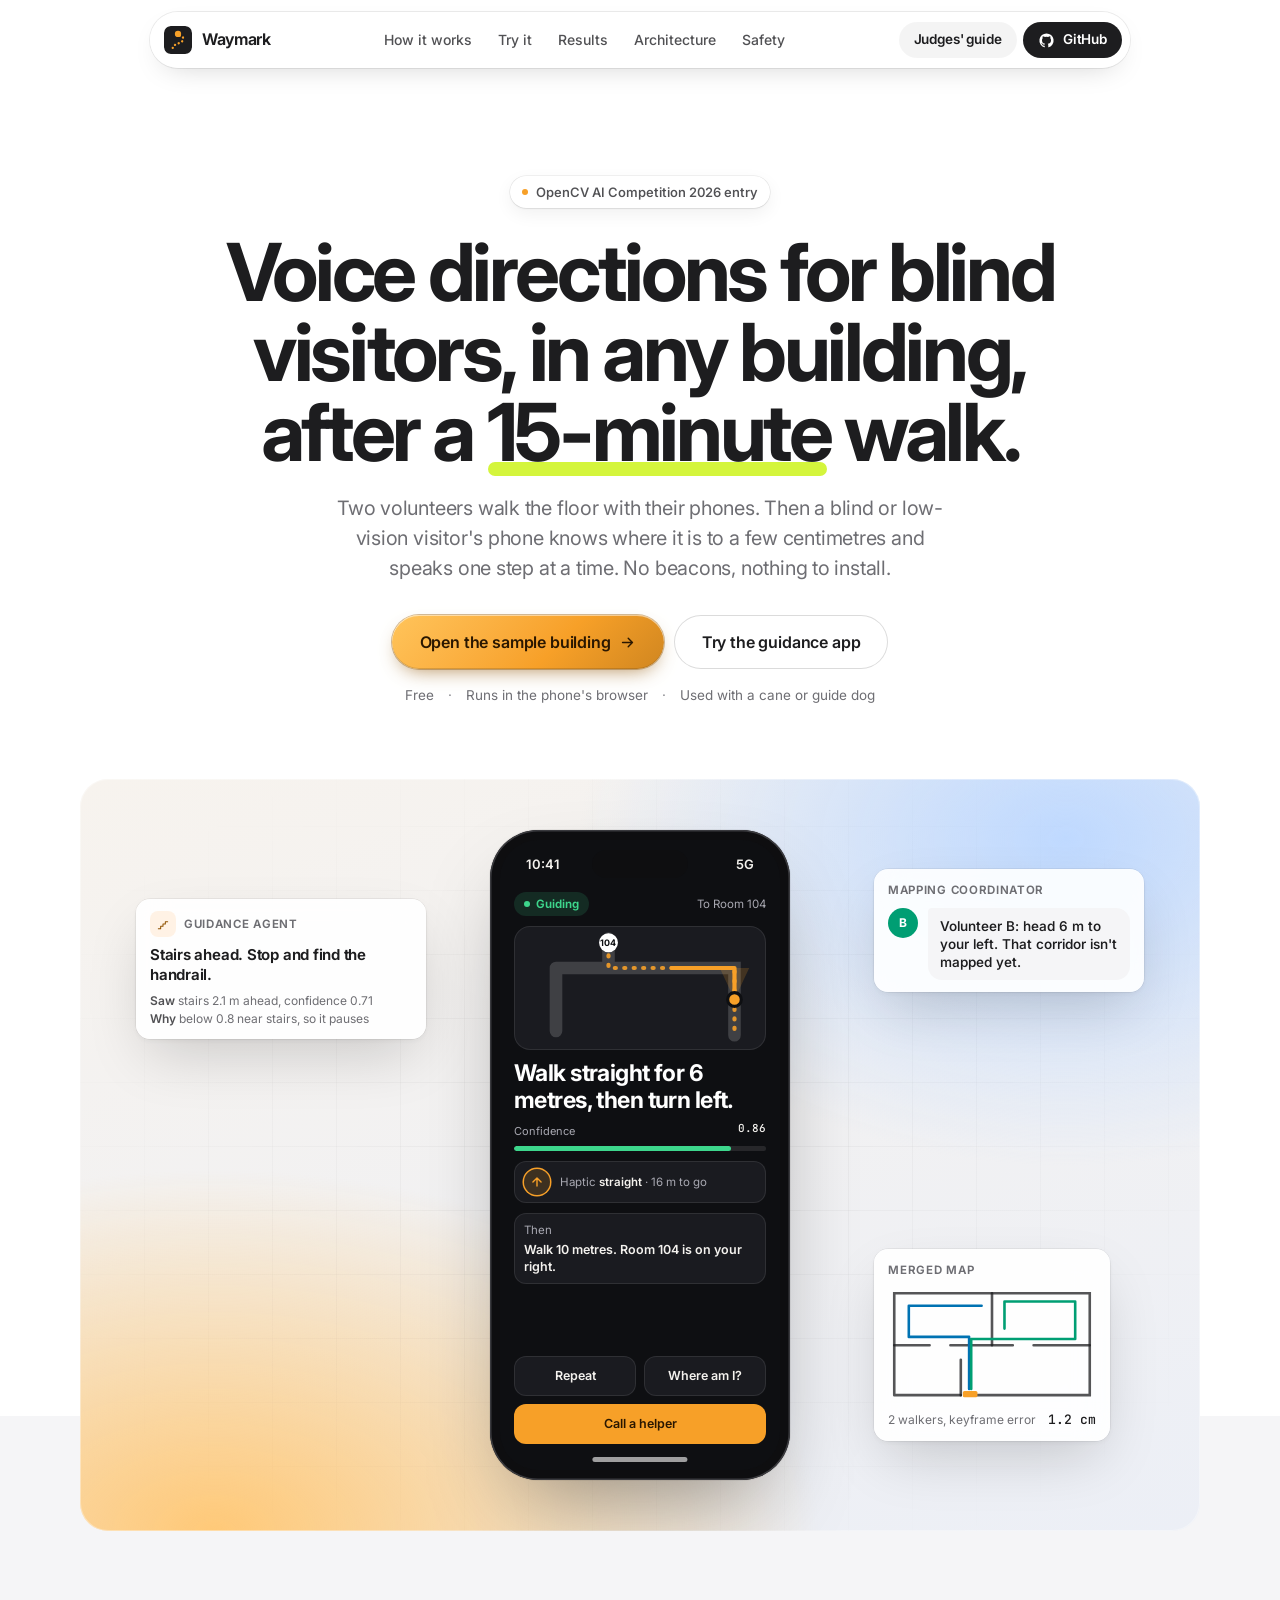
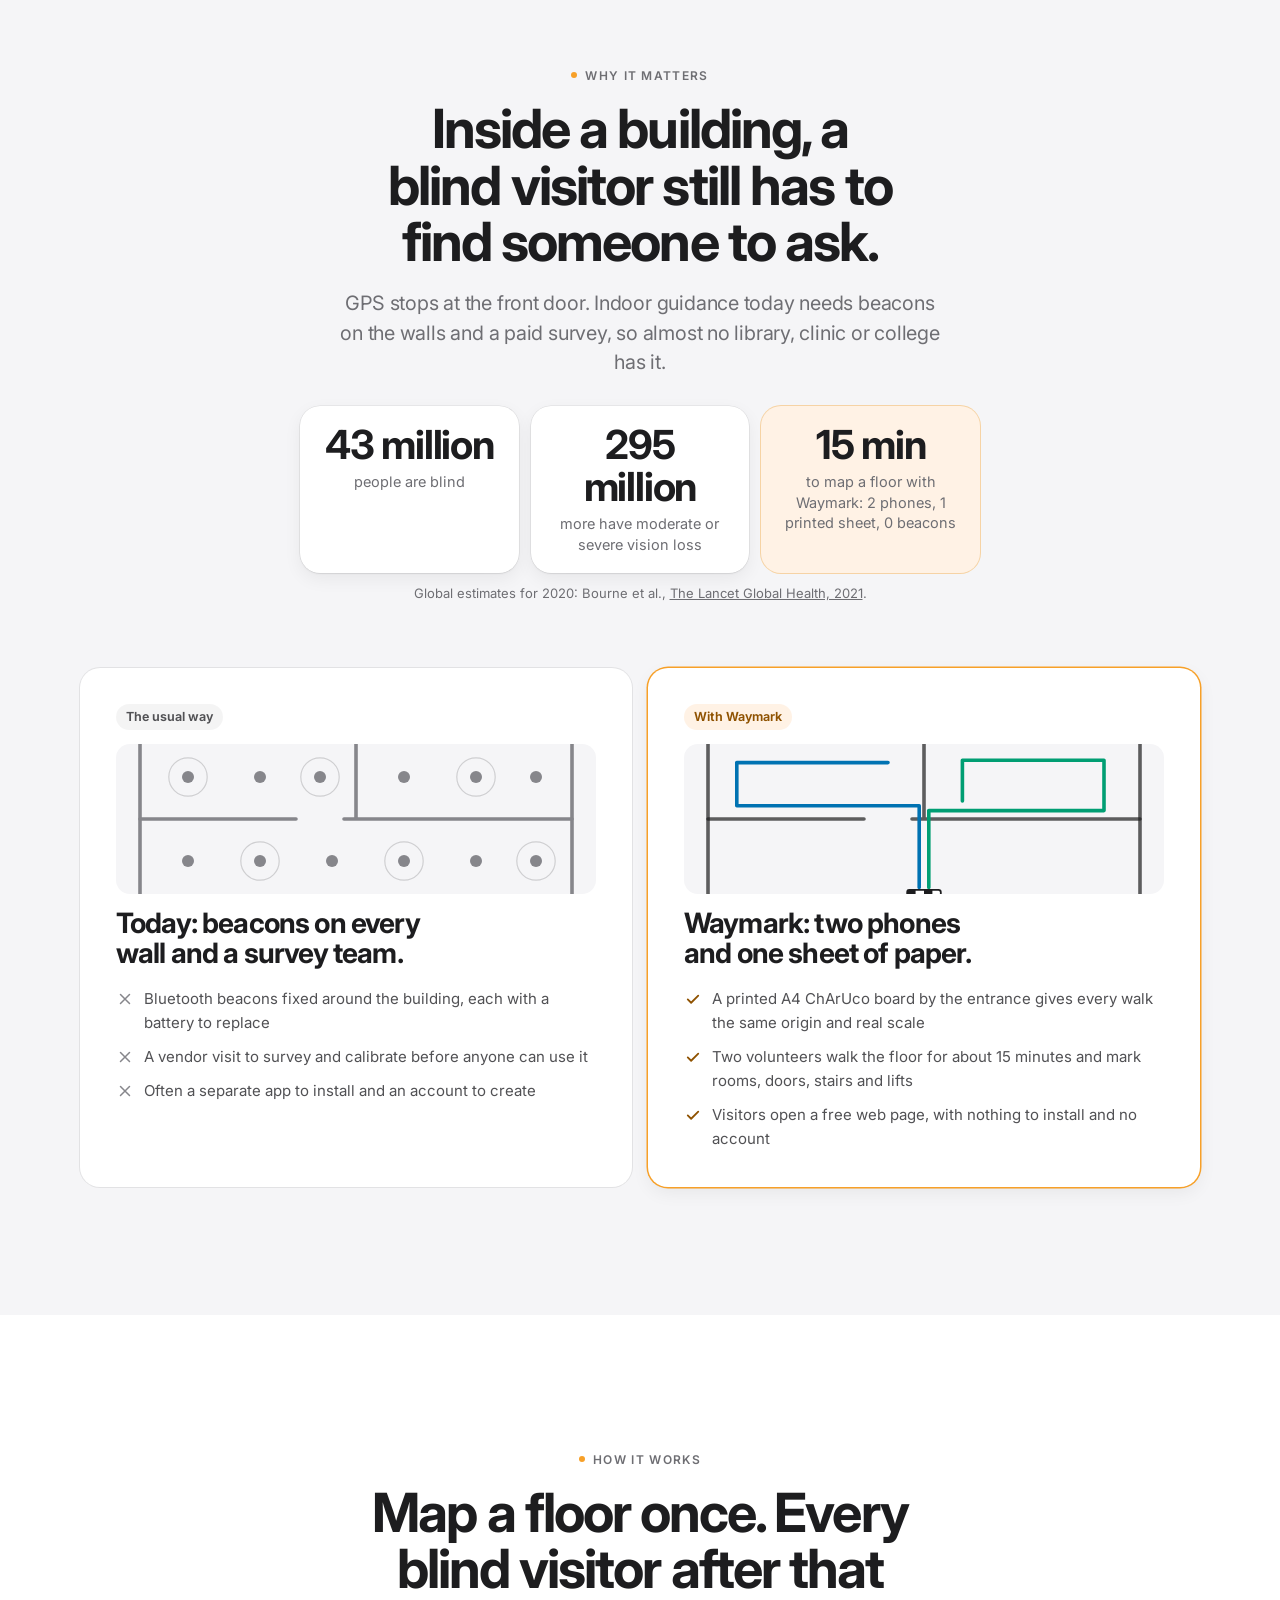
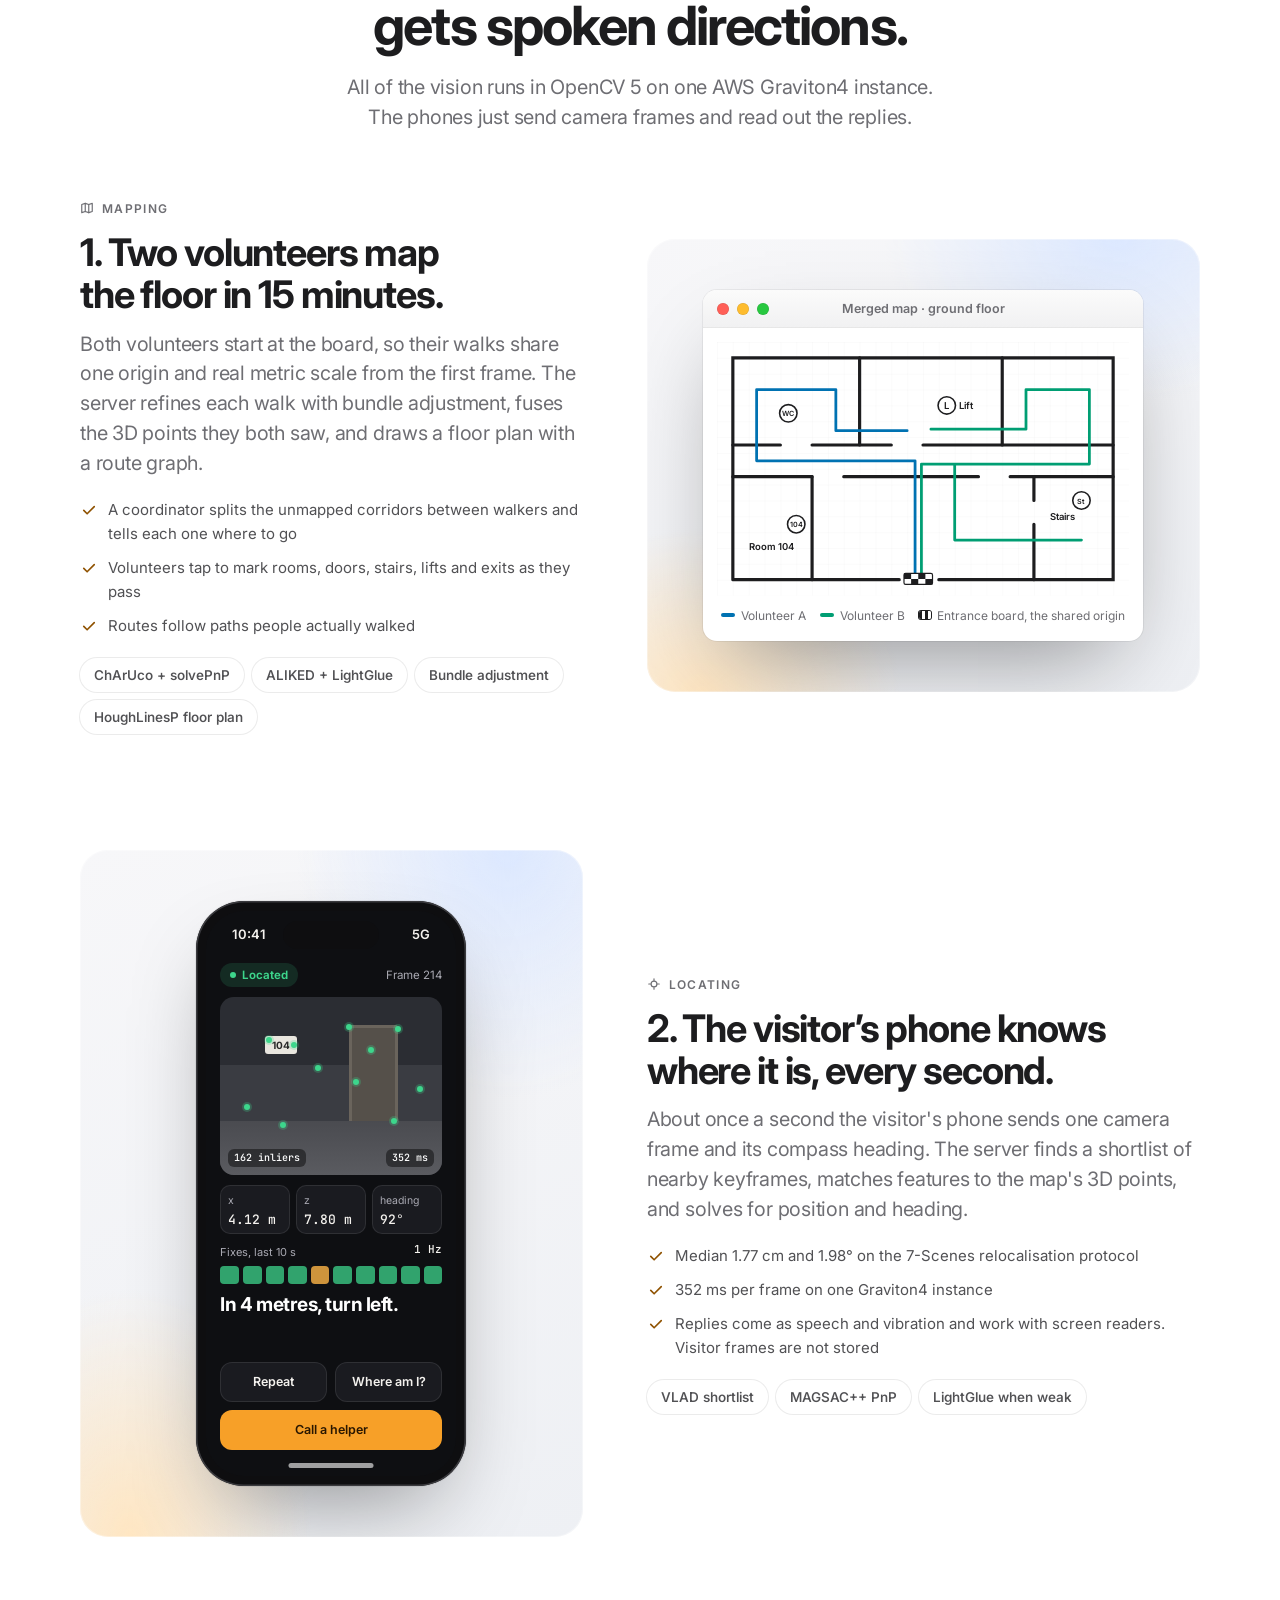
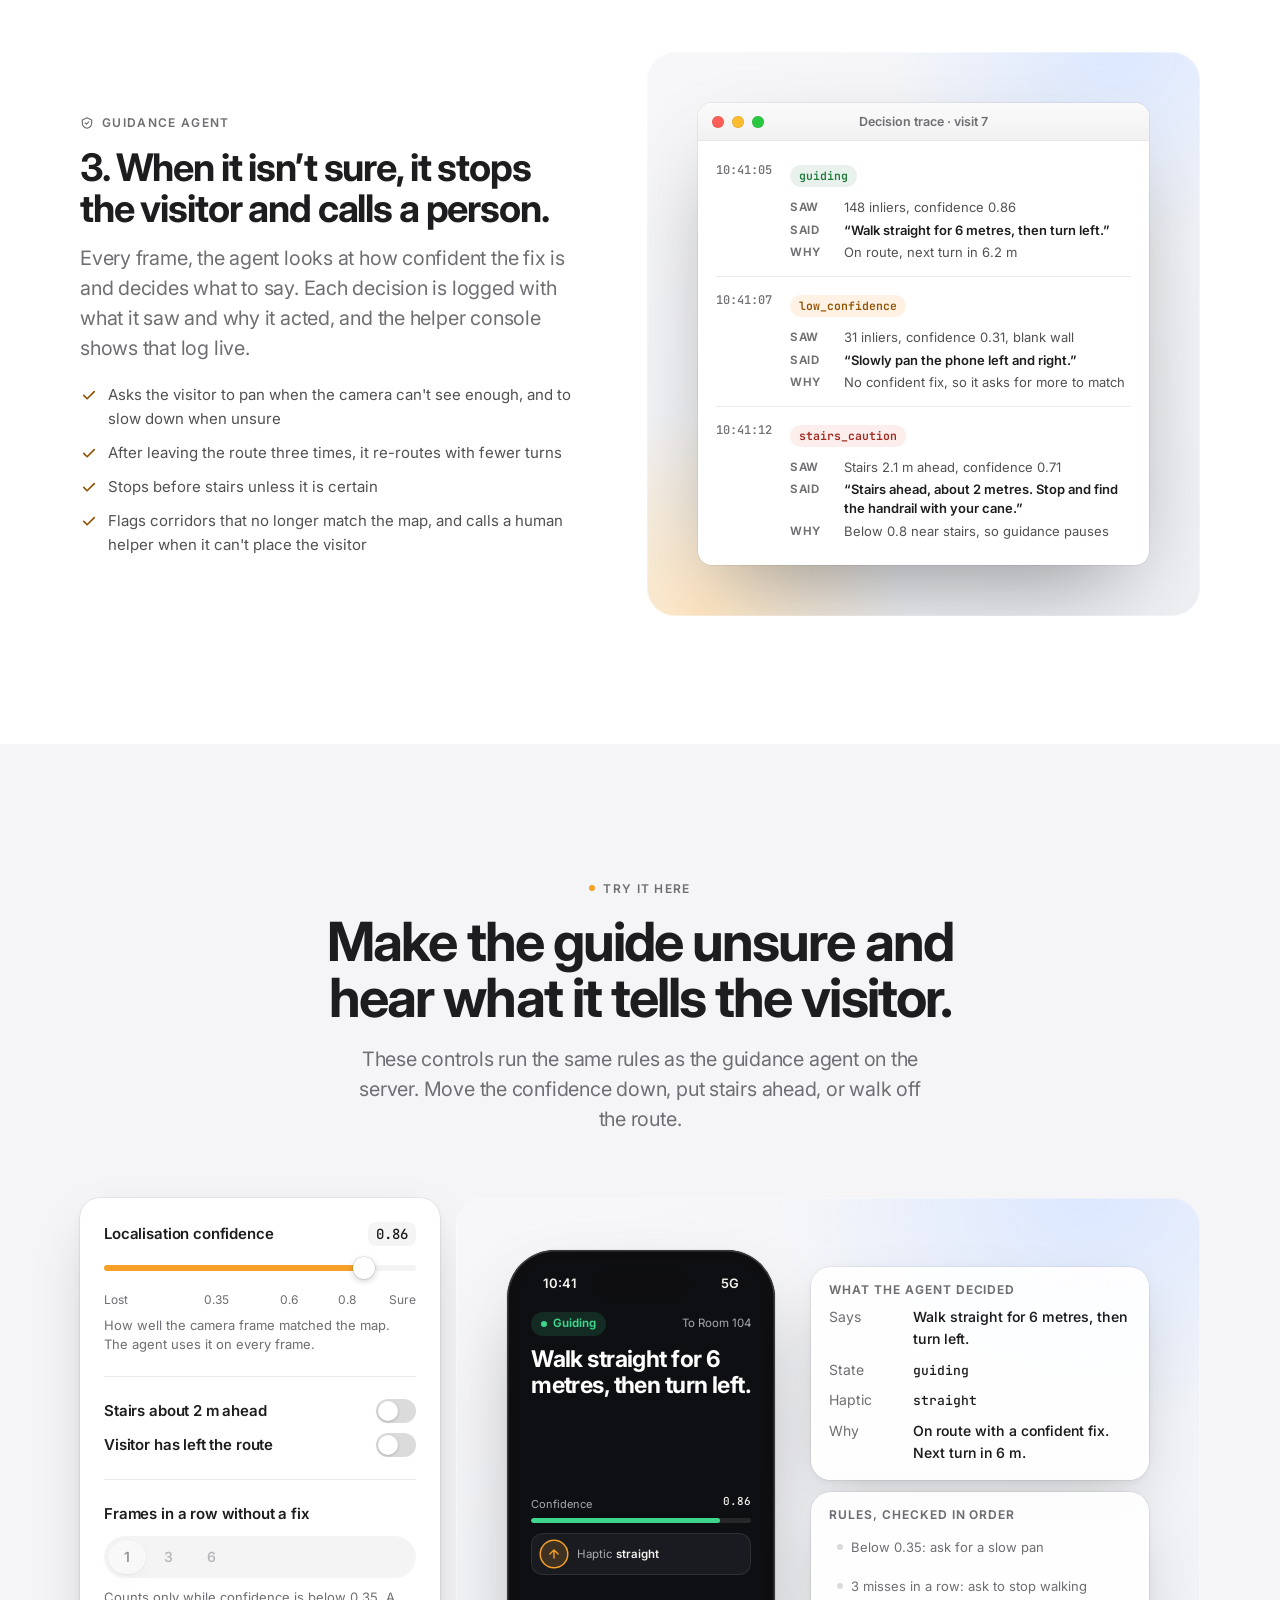
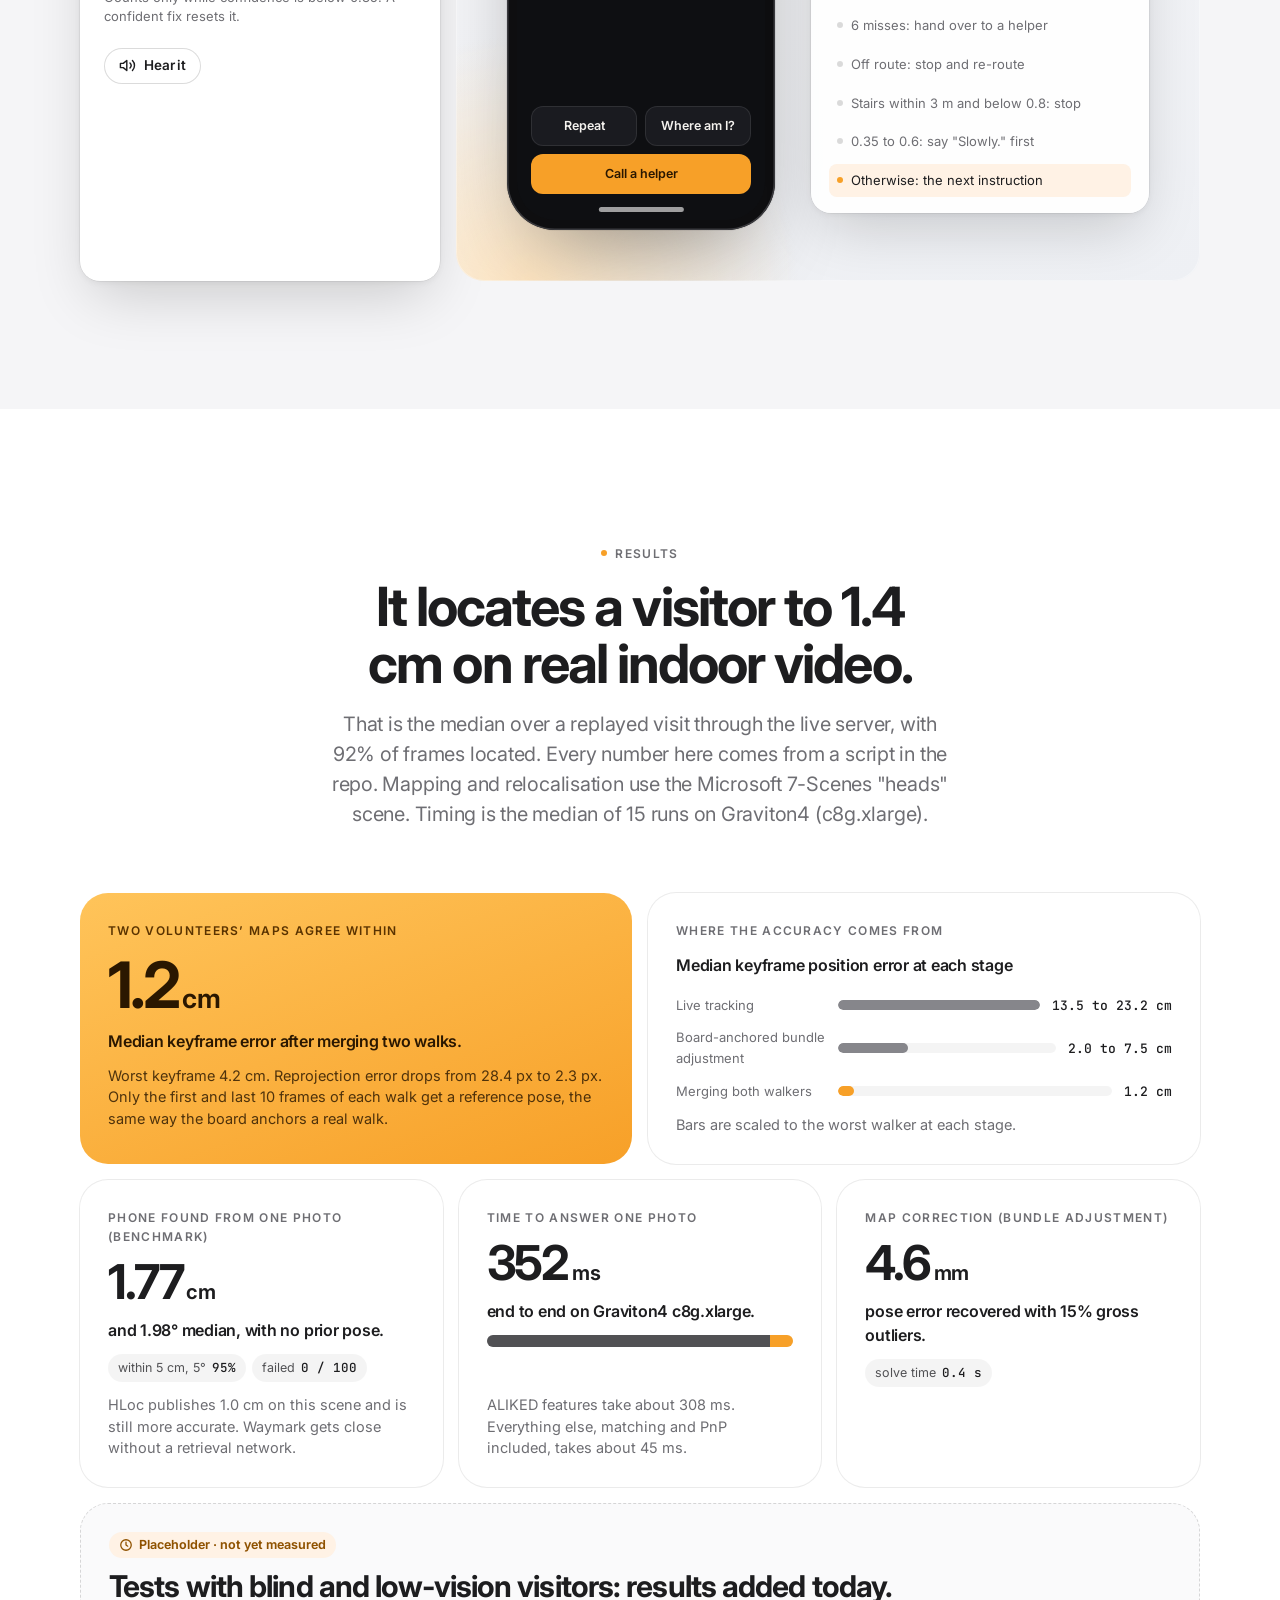
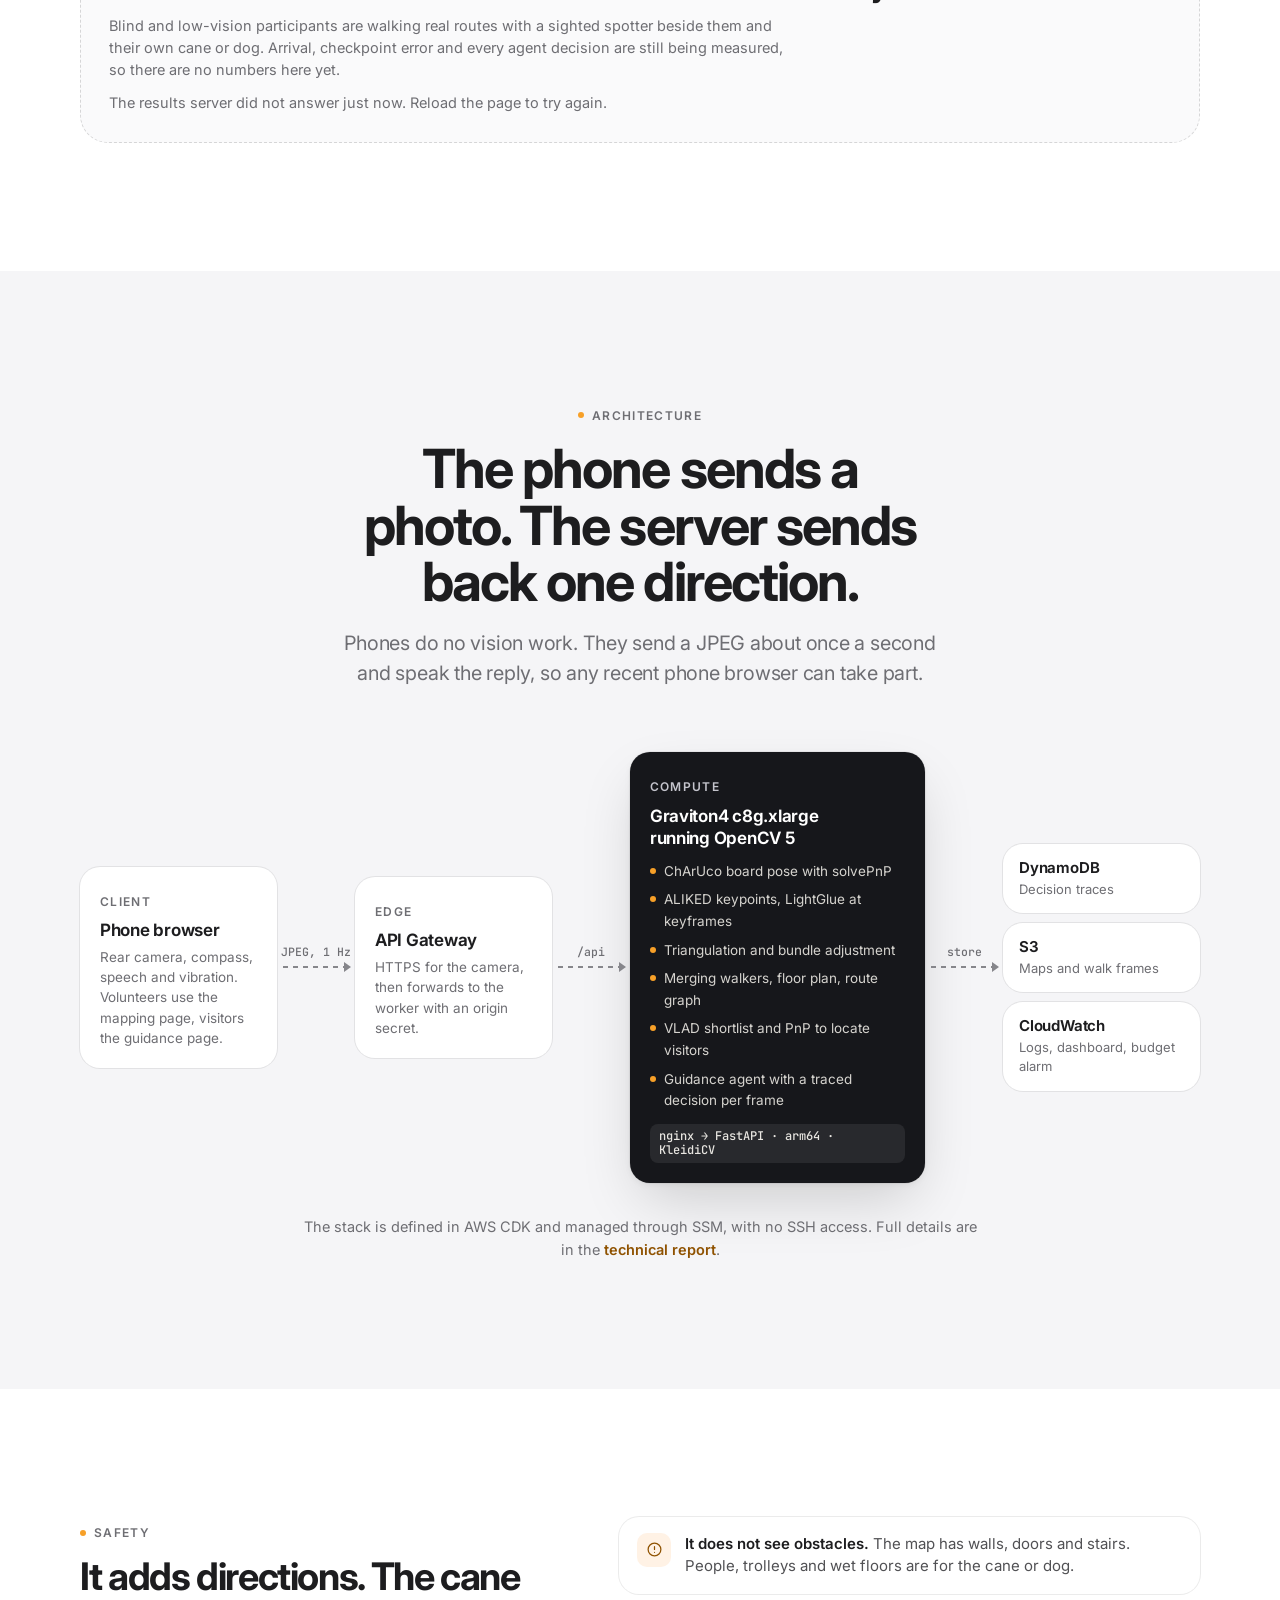
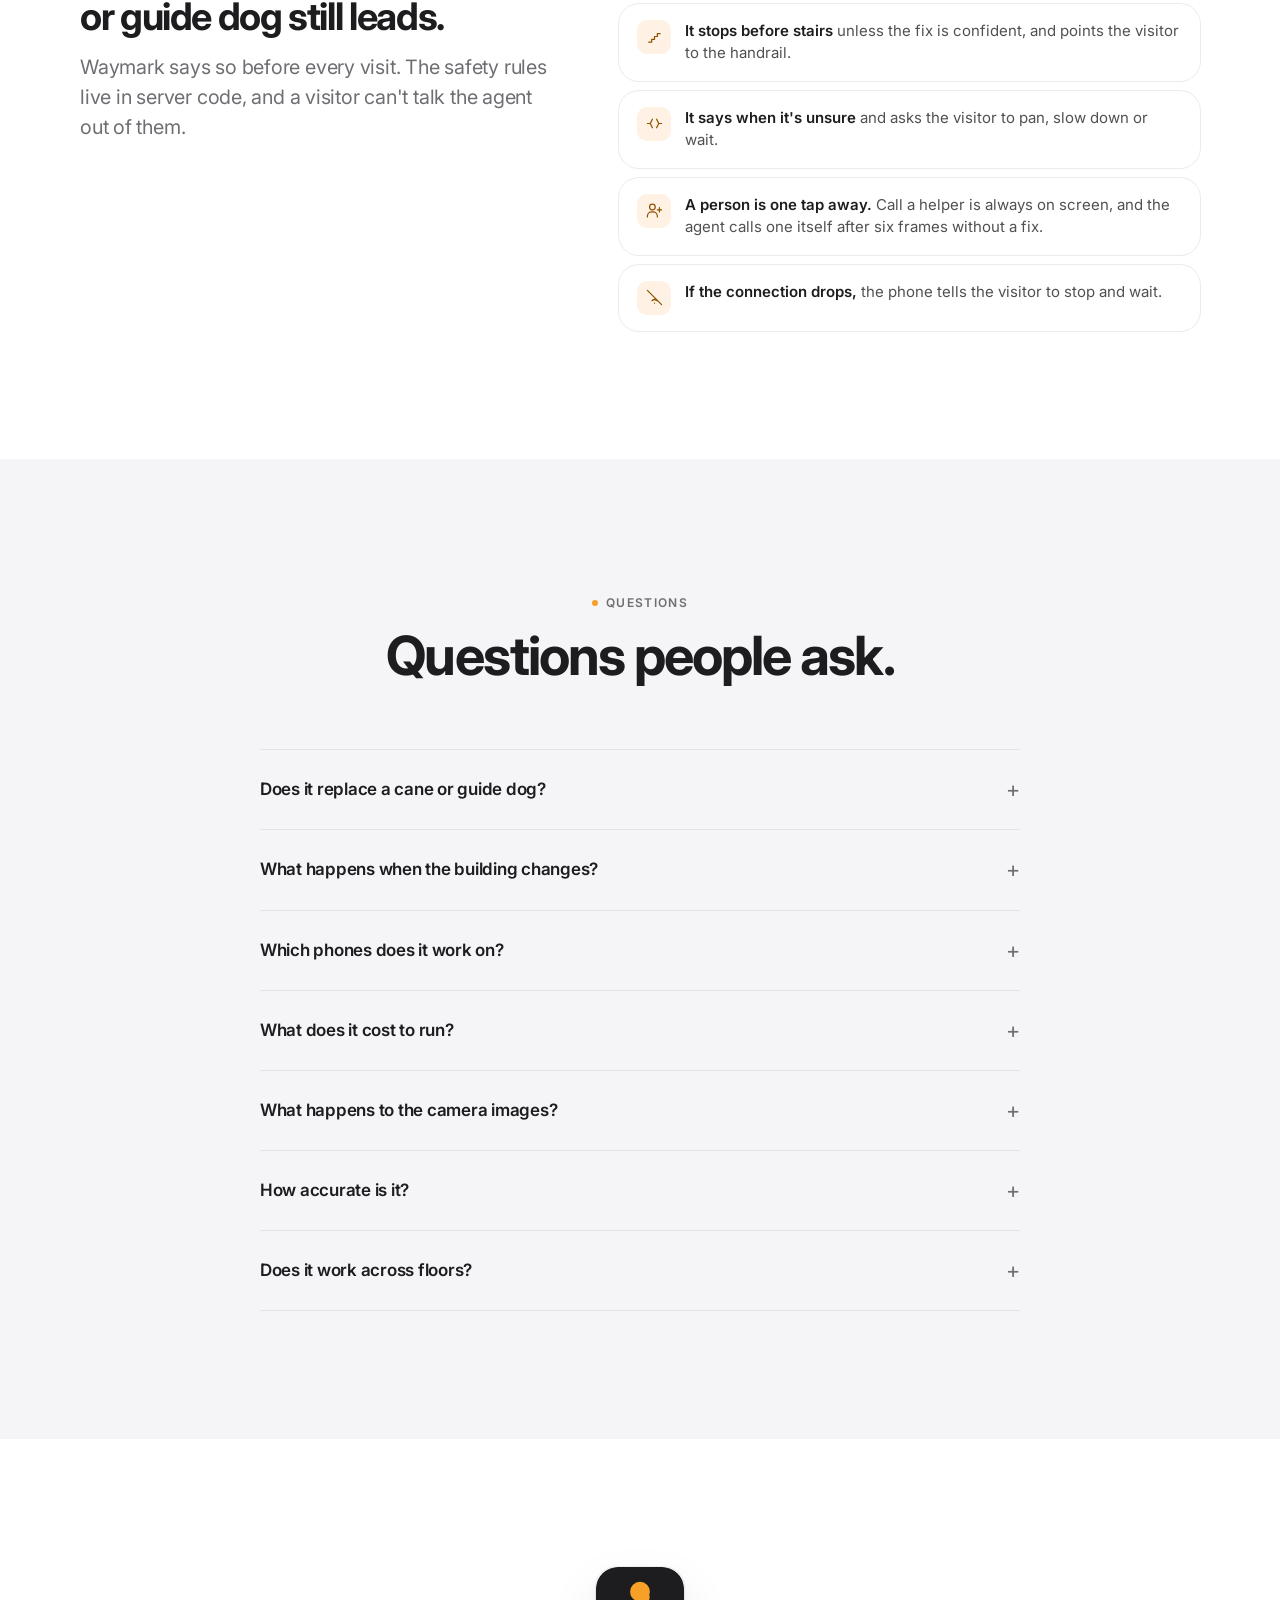
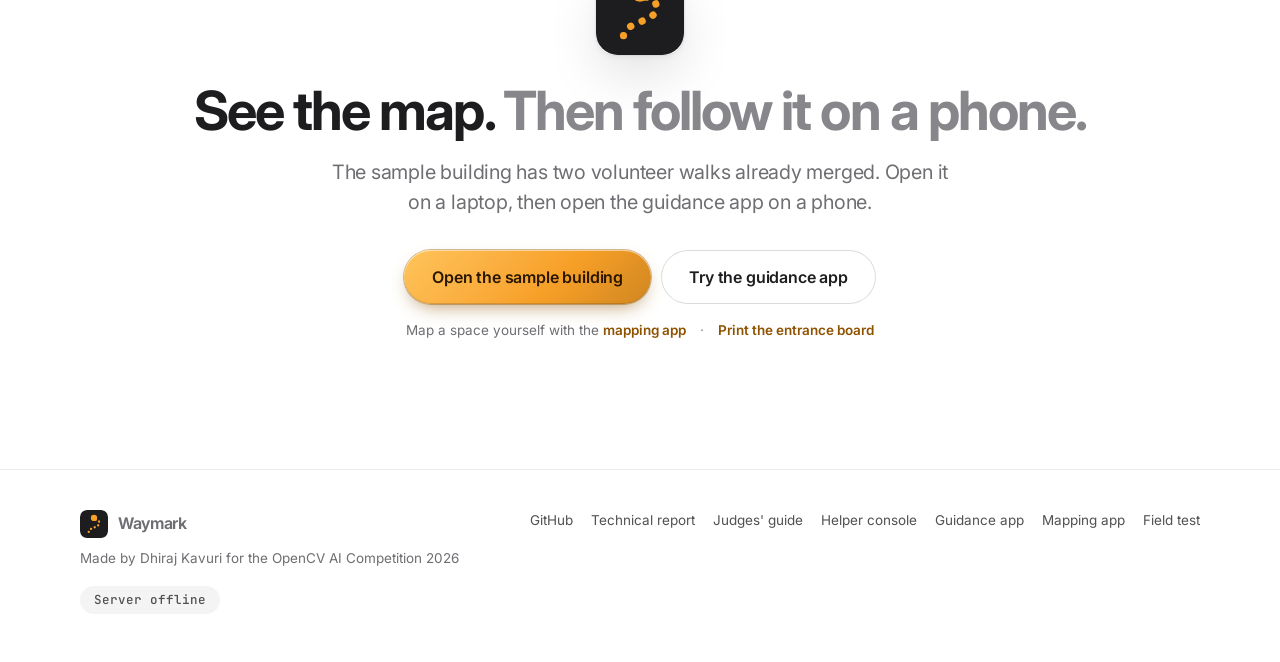
==== web/index.html @ 7aa0591d "Landing page: headings a skimmer can follow, impact numbers with source" ====
<!doctype html>
<html lang="en" data-accent="amber">
<head>
<meta charset="utf-8">
<meta name="viewport" content="width=device-width, initial-scale=1, viewport-fit=cover">
<title>Waymark: spoken indoor directions for blind and low-vision visitors</title>
<meta name="description" content="Two volunteers map a public building with their phones in about 15 minutes. A blind or low-vision visitor's phone then speaks one direction at a time on that map. Free, in the browser, OpenCV 5 on AWS Graviton4.">
<meta name="theme-color" content="#FFFFFF">
<link rel="icon" type="image/svg+xml" href="data:image/svg+xml,%3Csvg xmlns='http://www.w3.org/2000/svg' viewBox='0 0 32 32'%3E%3Crect width='32' height='32' rx='8' fill='%231D1D1F'/%3E%3Cpath d='M10 25c0-5 12-5 12-10s-6-4-6-4' fill='none' stroke='%23F7A028' stroke-width='2.6' stroke-linecap='round' stroke-dasharray='0.1 4.4'/%3E%3Ccircle cx='16' cy='9' r='3.6' fill='%23F7A028'/%3E%3C/svg%3E">
<link rel="preconnect" href="https://fonts.googleapis.com"><link rel="preconnect" href="https://fonts.gstatic.com" crossorigin>
<link href="https://fonts.googleapis.com/css2?family=Inter:wght@400..800&family=JetBrains+Mono:wght@400;500&display=swap" rel="stylesheet">
<link rel="stylesheet" href="assets/landing.css">
<script>document.documentElement.classList.add('js')</script>
<script src="dev-mock.js"></script>
</head>
<body>
<a class="skip" href="#main">Skip to content</a>

<header class="nav">
  <div class="nav__bar">
    <a class="nav__brand" href="index.html" aria-label="Waymark home">
      <svg class="app-icon" viewBox="0 0 32 32" aria-hidden="true"><rect width="32" height="32" rx="8" fill="#1D1D1F"/><path d="M10 25c0-5 12-5 12-10s-6-4-6-4" fill="none" stroke="#F7A028" stroke-width="2.6" stroke-linecap="round" stroke-dasharray="0.1 4.4"/><circle cx="16" cy="9" r="3.6" fill="#F7A028"/></svg>
      Waymark
    </a>
    <nav class="nav__links" aria-label="Sections">
      <a href="#how">How it works</a>
      <a href="#try">Try it</a>
      <a href="#results">Results</a>
      <a href="#architecture">Architecture</a>
      <a href="#safety">Safety</a>
    </nav>
    <div class="nav__cta">
      <a class="btn btn-ghost btn-sm" href="https://github.com/kinnuworks/waymark/blob/main/docs/JUDGES.md">Judges' guide</a>
      <a class="btn btn-ink btn-sm" href="https://github.com/kinnuworks/waymark">
        <svg viewBox="0 0 24 24" fill="currentColor" aria-hidden="true"><path d="M12 2a10 10 0 0 0-3.16 19.49c.5.09.68-.22.68-.48v-1.7c-2.78.6-3.37-1.34-3.37-1.34-.45-1.16-1.11-1.47-1.11-1.47-.91-.62.07-.6.07-.6 1 .07 1.53 1.03 1.53 1.03.9 1.52 2.34 1.08 2.91.83.09-.65.35-1.08.63-1.33-2.22-.25-4.55-1.11-4.55-4.94 0-1.09.39-1.98 1.03-2.68-.1-.25-.45-1.27.1-2.65 0 0 .84-.27 2.75 1.02a9.6 9.6 0 0 1 5 0c1.91-1.29 2.75-1.02 2.75-1.02.55 1.38.2 2.4.1 2.65.64.7 1.03 1.59 1.03 2.68 0 3.84-2.34 4.69-4.57 4.93.36.31.68.92.68 1.85v2.74c0 .27.18.58.69.48A10 10 0 0 0 12 2Z"/></svg>
        GitHub
      </a>
    </div>
  </div>
</header>

<main id="main">

  <!-- ============ Hero ============ -->
  <section class="hero" aria-labelledby="hero-title">
    <div class="container">
      <span class="badge badge--dot">OpenCV AI Competition 2026 entry</span>
      <h1 id="hero-title">Voice directions for blind visitors, in any building, after a <span class="hl">15-minute</span> walk.</h1>
      <p class="lead">Two volunteers walk the floor with their phones. Then a blind or low-vision visitor's phone knows where it is to a few centimetres and speaks one step at a time. No beacons, nothing to install.</p>
      <div class="cta-row">
        <a class="btn btn-candy btn-lg" href="/helper.html">Open the sample building
          <svg viewBox="0 0 24 24" fill="none" stroke="currentColor" stroke-width="2" stroke-linecap="round" stroke-linejoin="round" aria-hidden="true"><path d="M5 12h14M13 6l6 6-6 6"/></svg>
        </a>
        <a class="btn btn-outline btn-lg" href="/go.html">Try the guidance app</a>
      </div>
      <p class="trust"><span>Free</span><span>Runs in the phone's browser</span><span>Used with a cane or guide dog</span></p>
    </div>

    <div class="container hero__visual bleed">
      <div class="stage hero-stage" aria-hidden="true">
        <div class="hero-grid"></div>

        <!-- Guidance agent card -->
        <div class="float float--agent">
          <div class="float__in">
            <div class="float__head"><span class="icon-tile"><svg viewBox="0 0 24 24" fill="none" stroke="currentColor" stroke-linecap="round" stroke-linejoin="round"><path d="M4 20h4v-4h4v-4h4V8h4"/></svg></span>Guidance agent</div>
            <div class="float__say">Stairs ahead. Stop and find the handrail.</div>
            <div class="float__why"><b>Saw</b> stairs 2.1 m ahead, confidence 0.71<br><b>Why</b> below 0.8 near stairs, so it pauses</div>
          </div>
        </div>

        <!-- Coordinator bubble -->
        <div class="float float--coord">
          <div class="float__in">
            <div class="float__head">Mapping coordinator</div>
            <div class="bubble">
              <span class="bubble__av">B</span>
              <div class="bubble__msg">Volunteer B: head 6 m to your left. That corridor isn't mapped yet.</div>
            </div>
          </div>
        </div>

        <!-- Floor plan widget -->
        <div class="float float--plan">
          <div class="float__in">
            <div class="float__head">Merged map</div>
            <svg viewBox="0 0 200 110">
              <g fill="none" stroke="#1D1D1F" stroke-opacity=".75" stroke-width="2.5" stroke-linecap="round"><path d="M6 104H70M86 104H194V6H6V104"/><path d="M6 56H40M60 56H120M140 56H194"/><path d="M100 6V56M70 104V70"/></g>
              <path d="M78 98V48H20V18H90" fill="none" stroke="#0072B2" stroke-width="2.5" stroke-linecap="round" stroke-linejoin="round"/>
              <path d="M80 98V50H180V14H112V40" fill="none" stroke="#009E73" stroke-width="2.5" stroke-linecap="round" stroke-linejoin="round"/>
              <rect x="72" y="100" width="14" height="6" rx="1.5" fill="#F7A028"/>
            </svg>
            <div class="fixline"><span>2 walkers, keyframe error</span><b>1.2 cm</b></div>
          </div>
        </div>

        <!-- Guidance phone -->
        <div class="phone phone--app">
          <div class="phone__screen">
            <div class="phone__status"><span>10:41</span><span>5G</span></div>
            <div class="phone__body">
              <div class="g-top"><span class="g-state">Guiding</span><span>To Room 104</span></div>
              <div class="g-map">
                <svg viewBox="0 0 240 118">
                  <g transform="translate(240 0) scale(-1 1)">
                  <g fill="none" stroke="#fff" stroke-opacity=".16" stroke-width="12" stroke-linecap="round"><path d="M30 104V40H200M150 40V12M200 40V100"/></g>
                  <path d="M30 98V40H150V18" fill="none" stroke="#F7A028" stroke-width="4" stroke-linecap="round" stroke-linejoin="round" stroke-dasharray="1 8" opacity=".9"/>
                  <path d="M30 70V40H90" fill="none" stroke="#F7A028" stroke-width="4" stroke-linecap="round" stroke-linejoin="round"/>
                  <path d="M30 70l-14-30h28z" fill="#F7A028" fill-opacity=".18"/>
                  <circle cx="30" cy="70" r="6.5" fill="#F7A028" stroke="#0E0F12" stroke-width="3"/>
                  </g>
                  <circle cx="90" cy="16" r="9" fill="#fff"/><text x="90" y="19.5" text-anchor="middle" font-family="Inter,system-ui,sans-serif" font-size="8.5" font-weight="700" fill="#0E0F12">104</text>
                </svg>
              </div>
              <div class="g-say">Walk straight for 6 metres, then turn left.</div>
              <div class="g-meter"><div class="g-meter__row"><span>Confidence</span><b>0.86</b></div><div class="g-meter__bar"><i style="--v:86%"></i></div></div>
              <div class="g-haptic"><span class="g-pulse"><svg viewBox="0 0 24 24" fill="none" stroke="currentColor" stroke-width="2.4" stroke-linecap="round" stroke-linejoin="round"><path d="M12 19V5M5 12l7-7 7 7"/></svg></span><span>Haptic <b>straight</b> · 16 m to go</span></div>
              <div class="g-next"><span>Then</span><b>Walk 10 metres. Room 104 is on your right.</b></div>
              <div class="g-btns"><span class="g-btn">Repeat</span><span class="g-btn">Where am I?</span><span class="g-btn g-btn--help">Call a helper</span></div>
            </div>
          </div>
        </div>
      </div>
    </div>
  </section>

  <!-- ============ Problem → solution ============ -->
  <section class="section section--alt after-bleed" aria-labelledby="why-title">
    <div class="container">
      <div class="section-head">
        <span class="eyebrow"><span class="dot"></span>Why it matters</span>
        <h2 id="why-title">Inside a building, a blind visitor still has to find someone to ask.</h2>
        <p class="lead">GPS stops at the front door. Indoor guidance today needs beacons on the walls and a paid survey, so almost no library, clinic or college has it.</p>
        <div class="impact reveal" role="list">
          <div role="listitem"><b>43 million</b><span>people are blind</span></div>
          <div role="listitem"><b>295 million</b><span>more have moderate or severe vision loss</span></div>
          <div role="listitem" class="impact__ours"><b>15 min</b><span>to map a floor with Waymark: 2 phones, 1 printed sheet, 0 beacons</span></div>
        </div>
        <p class="t-micro" style="margin-top:10px">Global estimates for 2020: Bourne et al., <a href="https://pubmed.ncbi.nlm.nih.gov/33275950/" style="text-decoration:underline">The Lancet Global Health, 2021</a>.</p>
      </div>
      <div class="compare">
        <article class="card card--flat compare__old reveal">
          <span class="tag-label">The usual way</span>
          <div class="compare__vis" aria-hidden="true">
            <svg viewBox="0 0 400 150" preserveAspectRatio="xMidYMid slice">
              <g fill="none" stroke="#86868B" stroke-width="3" stroke-linecap="round"><path d="M20 140H380V10H20Z"/><path d="M20 75H150M190 75H380M200 10V75"/></g>
              <g fill="#86868B"><circle cx="60" cy="40" r="5"/><circle cx="120" cy="40" r="5"/><circle cx="170" cy="40" r="5"/><circle cx="240" cy="40" r="5"/><circle cx="300" cy="40" r="5"/><circle cx="350" cy="40" r="5"/><circle cx="60" cy="110" r="5"/><circle cx="120" cy="110" r="5"/><circle cx="180" cy="110" r="5"/><circle cx="240" cy="110" r="5"/><circle cx="300" cy="110" r="5"/><circle cx="350" cy="110" r="5"/></g>
              <g fill="none" stroke="#86868B" stroke-opacity=".35"><circle cx="60" cy="40" r="16"/><circle cx="170" cy="40" r="16"/><circle cx="300" cy="40" r="16"/><circle cx="120" cy="110" r="16"/><circle cx="240" cy="110" r="16"/><circle cx="350" cy="110" r="16"/></g>
            </svg>
          </div>
          <h3>Today: beacons on every wall and a survey team.</h3>
          <ul class="compare__list">
            <li><svg viewBox="0 0 24 24" fill="none" stroke="currentColor" stroke-width="2" stroke-linecap="round" aria-hidden="true"><path d="M6 6l12 12M18 6L6 18"/></svg>Bluetooth beacons fixed around the building, each with a battery to replace</li>
            <li><svg viewBox="0 0 24 24" fill="none" stroke="currentColor" stroke-width="2" stroke-linecap="round" aria-hidden="true"><path d="M6 6l12 12M18 6L6 18"/></svg>A vendor visit to survey and calibrate before anyone can use it</li>
            <li><svg viewBox="0 0 24 24" fill="none" stroke="currentColor" stroke-width="2" stroke-linecap="round" aria-hidden="true"><path d="M6 6l12 12M18 6L6 18"/></svg>Often a separate app to install and an account to create</li>
          </ul>
        </article>
        <article class="card card--chosen compare__new reveal" style="--i:1">
          <span class="tag-label tag-label--accent">With Waymark</span>
          <div class="compare__vis" aria-hidden="true">
            <svg viewBox="0 0 400 150" preserveAspectRatio="xMidYMid slice">
              <g fill="none" stroke="#1D1D1F" stroke-opacity=".7" stroke-width="3" stroke-linecap="round"><path d="M20 140H180M220 140H380V10H20V140"/><path d="M20 75H150M190 75H380M200 10V75"/></g>
              <path d="M196 132V64H44V28H170" fill="none" stroke="#0072B2" stroke-width="3" stroke-linecap="round" stroke-linejoin="round"/>
              <path d="M204 132V68H350V26H232V60" fill="none" stroke="#009E73" stroke-width="3" stroke-linecap="round" stroke-linejoin="round"/>
              <g transform="translate(186 134)"><rect width="28" height="12" rx="2" fill="#fff" stroke="#1D1D1F" stroke-width="1.5"/><path d="M0 0h7v6H0zM14 0h7v6h-7zM7 6h7v6H7zM21 6h7v6h-7z" fill="#1D1D1F"/></g>
            </svg>
          </div>
          <h3>Waymark: two phones and one sheet of paper.</h3>
          <ul class="compare__list">
            <li><svg viewBox="0 0 24 24" fill="none" stroke="currentColor" stroke-width="2.4" stroke-linecap="round" stroke-linejoin="round" aria-hidden="true"><path d="M5 12.5l4.5 4.5L19 7.5"/></svg>A printed A4 ChArUco board by the entrance gives every walk the same origin and real scale</li>
            <li><svg viewBox="0 0 24 24" fill="none" stroke="currentColor" stroke-width="2.4" stroke-linecap="round" stroke-linejoin="round" aria-hidden="true"><path d="M5 12.5l4.5 4.5L19 7.5"/></svg>Two volunteers walk the floor for about 15 minutes and mark rooms, doors, stairs and lifts</li>
            <li><svg viewBox="0 0 24 24" fill="none" stroke="currentColor" stroke-width="2.4" stroke-linecap="round" stroke-linejoin="round" aria-hidden="true"><path d="M5 12.5l4.5 4.5L19 7.5"/></svg>Visitors open a free web page, with nothing to install and no account</li>
          </ul>
        </article>
      </div>
    </div>
  </section>

  <!-- ============ How it works: three splits ============ -->
  <section class="section" id="how" aria-labelledby="how-title">
    <div class="container">
      <div class="section-head">
        <span class="eyebrow"><span class="dot"></span>How it works</span>
        <h2 id="how-title">Map a floor once. Every blind visitor after that gets spoken directions.</h2>
        <p class="lead">All of the vision runs in OpenCV 5 on one AWS Graviton4 instance. The phones just send camera frames and read out the replies.</p>
      </div>

      <div class="stack">
        <!-- 1. Map -->
        <div class="split reveal">
          <div>
            <span class="eyebrow">
              <svg viewBox="0 0 24 24" fill="none" stroke="currentColor" stroke-linecap="round" stroke-linejoin="round" aria-hidden="true"><path d="M9 4 3 6v14l6-2 6 2 6-2V4l-6 2-6-2Z"/><path d="M9 4v14M15 6v14"/></svg>
              Mapping
            </span>
            <h3>1. Two volunteers map the floor in 15 minutes.</h3>
            <p class="lead">Both volunteers start at the board, so their walks share one origin and real metric scale from the first frame. The server refines each walk with bundle adjustment, fuses the 3D points they both saw, and draws a floor plan with a route graph.</p>
            <ul class="feat-list">
              <li><svg viewBox="0 0 24 24" fill="none" stroke="currentColor" stroke-width="2.2" stroke-linecap="round" stroke-linejoin="round" aria-hidden="true"><path d="M5 12.5l4.5 4.5L19 7.5"/></svg>A coordinator splits the unmapped corridors between walkers and tells each one where to go</li>
              <li><svg viewBox="0 0 24 24" fill="none" stroke="currentColor" stroke-width="2.2" stroke-linecap="round" stroke-linejoin="round" aria-hidden="true"><path d="M5 12.5l4.5 4.5L19 7.5"/></svg>Volunteers tap to mark rooms, doors, stairs, lifts and exits as they pass</li>
              <li><svg viewBox="0 0 24 24" fill="none" stroke="currentColor" stroke-width="2.2" stroke-linecap="round" stroke-linejoin="round" aria-hidden="true"><path d="M5 12.5l4.5 4.5L19 7.5"/></svg>Routes follow paths people actually walked</li>
            </ul>
            <div class="chips"><span class="chip">ChArUco + solvePnP</span><span class="chip">ALIKED + LightGlue</span><span class="chip">Bundle adjustment</span><span class="chip">HoughLinesP floor plan</span></div>
          </div>
          <div class="stage stage--soft" aria-hidden="true">
            <div class="window">
              <div class="window__bar"><div class="lights"><i></i><i></i><i></i></div><span class="window__title">Merged map · ground floor</span></div>
              <div class="plan-card">
                <svg viewBox="0 0 520 320">
                  <defs><pattern id="gp" width="20" height="20" patternUnits="userSpaceOnUse"><path d="M20 0H0V20" fill="none" stroke="#1D1D1F" stroke-opacity=".05"/></pattern></defs>
                  <rect width="520" height="320" fill="url(#gp)"/>
                  <g fill="none" stroke="#1D1D1F" stroke-width="4" stroke-linecap="round">
                    <path d="M20 300H230M280 300H500V20H20V300"/>
                    <path d="M20 170H120M160 170H330M370 170H500"/>
                    <path d="M20 130H80M120 130H220M260 130H500"/>
                    <path d="M180 20V130M360 20V130M120 300V170M400 300V230M400 200V170"/>
                  </g>
                  <path class="trail" pathLength="1" d="M250 292V150H50V60H150V112H240" fill="none" stroke="#0072B2" stroke-width="3.5" stroke-linecap="round" stroke-linejoin="round"/>
                  <path class="trail trail--b" pathLength="1" d="M258 292V154H470V60H390V110H270M300 154V250H460" fill="none" stroke="#009E73" stroke-width="3.5" stroke-linecap="round" stroke-linejoin="round"/>
                  <g font-family="Inter,system-ui,sans-serif" font-size="12" font-weight="600" fill="#1D1D1F">
                    <circle cx="100" cy="230" r="11" fill="#fff" stroke="#1D1D1F" stroke-width="2"/><text x="100" y="234" text-anchor="middle" font-size="9">104</text><text x="40" y="262">Room 104</text>
                    <circle cx="290" cy="80" r="11" fill="#fff" stroke="#1D1D1F" stroke-width="2"/><text x="290" y="84" text-anchor="middle">L</text><text x="306" y="84">Lift</text>
                    <circle cx="460" cy="200" r="11" fill="#fff" stroke="#1D1D1F" stroke-width="2"/><text x="460" y="204" text-anchor="middle" font-size="9">St</text><text x="420" y="225">Stairs</text>
                    <circle cx="90" cy="90" r="11" fill="#fff" stroke="#1D1D1F" stroke-width="2"/><text x="90" y="94" text-anchor="middle" font-size="9">WC</text>
                  </g>
                  <g transform="translate(236 292)"><rect width="36" height="14" rx="2" fill="#fff" stroke="#1D1D1F" stroke-width="1.5"/><path d="M0 0h9v7H0zM18 0h9v7h-9zM9 7h9v7H9zM27 7h9v7h-9z" fill="#1D1D1F"/></g>
                </svg>
                <div class="legend"><span style="color:#0072B2"><i></i><span style="color:var(--ink-3)">Volunteer A</span></span><span style="color:#009E73"><i></i><span style="color:var(--ink-3)">Volunteer B</span></span><span style="color:var(--ink-2)"><i style="height:8px;width:12px;background:repeating-linear-gradient(90deg,#1D1D1F 0 3px,#fff 3px 6px);box-shadow:0 0 0 1px #1D1D1F"></i><span style="color:var(--ink-3)">Entrance board, the shared origin</span></span></div>
              </div>
            </div>
          </div>
        </div>

        <!-- 2. Locate -->
        <div class="split split--flip reveal">
          <div>
            <span class="eyebrow">
              <svg viewBox="0 0 24 24" fill="none" stroke="currentColor" stroke-linecap="round" stroke-linejoin="round" aria-hidden="true"><path d="M12 3v3M12 18v3M3 12h3M18 12h3"/><circle cx="12" cy="12" r="5"/></svg>
              Locating
            </span>
            <h3>2. The visitor&rsquo;s phone knows where it is, every second.</h3>
            <p class="lead">About once a second the visitor's phone sends one camera frame and its compass heading. The server finds a shortlist of nearby keyframes, matches features to the map's 3D points, and solves for position and heading.</p>
            <ul class="feat-list">
              <li><svg viewBox="0 0 24 24" fill="none" stroke="currentColor" stroke-width="2.2" stroke-linecap="round" stroke-linejoin="round" aria-hidden="true"><path d="M5 12.5l4.5 4.5L19 7.5"/></svg>Median 1.77 cm and 1.98° on the 7-Scenes relocalisation protocol</li>
              <li><svg viewBox="0 0 24 24" fill="none" stroke="currentColor" stroke-width="2.2" stroke-linecap="round" stroke-linejoin="round" aria-hidden="true"><path d="M5 12.5l4.5 4.5L19 7.5"/></svg>352 ms per frame on one Graviton4 instance</li>
              <li><svg viewBox="0 0 24 24" fill="none" stroke="currentColor" stroke-width="2.2" stroke-linecap="round" stroke-linejoin="round" aria-hidden="true"><path d="M5 12.5l4.5 4.5L19 7.5"/></svg>Replies come as speech and vibration and work with screen readers. Visitor frames are not stored</li>
            </ul>
            <div class="chips"><span class="chip">VLAD shortlist</span><span class="chip">MAGSAC++ PnP</span><span class="chip">LightGlue when weak</span></div>
          </div>
          <div class="stage stage--soft" aria-hidden="true">
            <div class="phone phone--app">
              <div class="phone__screen">
                <div class="phone__status"><span>10:41</span><span>5G</span></div>
                <div class="phone__body">
                  <div class="g-top"><span class="g-state">Located</span><span>Frame 214</span></div>
                  <div class="cam">
                    <div class="cam__sign">104</div>
                    <div class="cam__door"></div>
                    <div class="cam__floor"></div>
                    <i class="kp" style="left:22%;top:24%"></i><i class="kp" style="left:33%;top:27%"></i><i class="kp" style="left:58%;top:17%"></i><i class="kp" style="left:80%;top:18%"></i><i class="kp" style="left:61%;top:48%"></i><i class="kp" style="left:78%;top:70%"></i><i class="kp" style="left:12%;top:62%"></i><i class="kp" style="left:44%;top:40%"></i><i class="kp" style="left:90%;top:52%"></i><i class="kp" style="left:28%;top:72%"></i><i class="kp" style="left:68%;top:30%"></i>
                    <div class="cam__hud"><span>162 inliers</span><span>352 ms</span></div>
                  </div>
                  <div class="pose"><div>x<b>4.12 m</b></div><div>z<b>7.80 m</b></div><div>heading<b>92°</b></div></div>
                  <div class="g-meter"><div class="g-meter__row"><span>Fixes, last 10 s</span><b>1 Hz</b></div><div class="ticks"><i></i><i></i><i></i><i></i><i class="lo"></i><i></i><i></i><i></i><i></i><i></i></div></div>
                  <div class="g-say" style="font-size:19px">In 4 metres, turn left.</div>
                  <div class="g-btns"><span class="g-btn">Repeat</span><span class="g-btn">Where am I?</span><span class="g-btn g-btn--help">Call a helper</span></div>
                </div>
              </div>
            </div>
          </div>
        </div>

        <!-- 3. Agent -->
        <div class="split reveal">
          <div>
            <span class="eyebrow">
              <svg viewBox="0 0 24 24" fill="none" stroke="currentColor" stroke-linecap="round" stroke-linejoin="round" aria-hidden="true"><path d="M12 3l8 4v5c0 5-3.5 8-8 9-4.5-1-8-4-8-9V7l8-4Z"/><path d="M9 12l2 2 4-4"/></svg>
              Guidance agent
            </span>
            <h3>3. When it isn&rsquo;t sure, it stops the visitor and calls a person.</h3>
            <p class="lead">Every frame, the agent looks at how confident the fix is and decides what to say. Each decision is logged with what it saw and why it acted, and the helper console shows that log live.</p>
            <ul class="feat-list">
              <li><svg viewBox="0 0 24 24" fill="none" stroke="currentColor" stroke-width="2.2" stroke-linecap="round" stroke-linejoin="round" aria-hidden="true"><path d="M5 12.5l4.5 4.5L19 7.5"/></svg>Asks the visitor to pan when the camera can't see enough, and to slow down when unsure</li>
              <li><svg viewBox="0 0 24 24" fill="none" stroke="currentColor" stroke-width="2.2" stroke-linecap="round" stroke-linejoin="round" aria-hidden="true"><path d="M5 12.5l4.5 4.5L19 7.5"/></svg>After leaving the route three times, it re-routes with fewer turns</li>
              <li><svg viewBox="0 0 24 24" fill="none" stroke="currentColor" stroke-width="2.2" stroke-linecap="round" stroke-linejoin="round" aria-hidden="true"><path d="M5 12.5l4.5 4.5L19 7.5"/></svg>Stops before stairs unless it is certain</li>
              <li><svg viewBox="0 0 24 24" fill="none" stroke="currentColor" stroke-width="2.2" stroke-linecap="round" stroke-linejoin="round" aria-hidden="true"><path d="M5 12.5l4.5 4.5L19 7.5"/></svg>Flags corridors that no longer match the map, and calls a human helper when it can't place the visitor</li>
            </ul>
          </div>
          <div class="stage stage--soft" aria-hidden="true">
            <div class="window">
              <div class="window__bar"><div class="lights"><i></i><i></i><i></i></div><span class="window__title">Decision trace · visit 7</span></div>
              <ol class="tl">
                <li><time>10:41:05</time><div><span class="tl__state">guiding</span><dl><dt>Saw</dt><dd>148 inliers, confidence 0.86</dd><dt>Said</dt><dd><q>Walk straight for 6 metres, then turn left.</q></dd><dt>Why</dt><dd>On route, next turn in 6.2 m</dd></dl></div></li>
                <li><time>10:41:07</time><div><span class="tl__state" data-tone="warn">low_confidence</span><dl><dt>Saw</dt><dd>31 inliers, confidence 0.31, blank wall</dd><dt>Said</dt><dd><q>Slowly pan the phone left and right.</q></dd><dt>Why</dt><dd>No confident fix, so it asks for more to match</dd></dl></div></li>
                <li><time>10:41:12</time><div><span class="tl__state" data-tone="stop">stairs_caution</span><dl><dt>Saw</dt><dd>Stairs 2.1 m ahead, confidence 0.71</dd><dt>Said</dt><dd><q>Stairs ahead, about 2 metres. Stop and find the handrail with your cane.</q></dd><dt>Why</dt><dd>Below 0.8 near stairs, so guidance pauses</dd></dl></div></li>
              </ol>
            </div>
          </div>
        </div>
      </div>
    </div>
  </section>

  <!-- ============ Try it ============ -->
  <section class="section section--alt" id="try" aria-labelledby="try-title">
    <div class="container">
      <div class="section-head">
        <span class="eyebrow"><span class="dot"></span>Try it here</span>
        <h2 id="try-title">Make the guide unsure and hear what it tells the visitor.</h2>
        <p class="lead">These controls run the same rules as the guidance agent on the server. Move the confidence down, put stairs ahead, or walk off the route.</p>
      </div>

      <div class="try">
        <form class="card card--raised try-controls" id="try-form" aria-label="Simulated situation">
          <div class="ctl">
            <div class="ctl__row"><label for="t-conf-in">Localisation confidence</label><output class="ctl__val" id="t-conf-out" for="t-conf-in">0.86</output></div>
            <input class="range" id="t-conf-in" type="range" min="0" max="1" step="0.01" value="0.86" aria-describedby="t-conf-hint">
            <div class="ctl__scale" aria-hidden="true"><span style="left:0">Lost</span><span style="left:35%">0.35</span><span style="left:60%">0.6</span><span style="left:80%">0.8</span><span>Sure</span></div>
            <p class="ctl__hint" id="t-conf-hint">How well the camera frame matched the map. The agent uses it on every frame.</p>
          </div>
          <hr>
          <div class="ctl">
            <div class="ctl__row"><label for="t-stairs">Stairs about 2 m ahead</label><input class="switch" id="t-stairs" type="checkbox"></div>
            <div class="ctl__row"><label for="t-off">Visitor has left the route</label><input class="switch" id="t-off" type="checkbox"></div>
          </div>
          <hr>
          <div class="ctl">
            <span class="ctl__label" id="t-miss-label">Frames in a row without a fix</span>
            <div class="segmented" role="group" aria-labelledby="t-miss-label" id="t-miss">
              <button type="button" data-v="1" aria-pressed="true">1</button>
              <button type="button" data-v="3" aria-pressed="false">3</button>
              <button type="button" data-v="6" aria-pressed="false">6</button>
            </div>
            <p class="ctl__hint" id="t-miss-hint">Counts only while confidence is below 0.35. A confident fix resets it.</p>
          </div>
          <button class="btn btn-outline btn-sm hear" type="button" id="t-hear" hidden>
            <svg viewBox="0 0 24 24" fill="none" stroke="currentColor" stroke-width="2" stroke-linecap="round" stroke-linejoin="round" aria-hidden="true"><path d="M11 5 6 9H2v6h4l5 4V5Z"/><path d="M15.5 8.5a5 5 0 0 1 0 7M19 5a10 10 0 0 1 0 14"/></svg>
            Hear it
          </button>
        </form>

        <div class="stage stage--soft">
          <div class="try-preview">
            <div class="phone phone--app" aria-hidden="true">
              <div class="phone__screen">
                <div class="phone__status"><span>10:41</span><span>5G</span></div>
                <div class="phone__body">
                  <div class="g-top"><span class="g-state" id="p-state">Guiding</span><span>To Room 104</span></div>
                  <div class="g-say" id="p-say" style="min-height:140px">Walk straight for 6 metres, then turn left.</div>
                  <div class="g-meter"><div class="g-meter__row"><span>Confidence</span><b id="p-conf">0.86</b></div><div class="g-meter__bar" id="p-bar"><i id="p-bar-fill" style="--v:86%"></i></div></div>
                  <div class="g-haptic"><span class="g-pulse" id="p-pulse"><svg viewBox="0 0 24 24" fill="none" stroke="currentColor" stroke-width="2.4" stroke-linecap="round" stroke-linejoin="round"><path d="M12 19V5M5 12l7-7 7 7"/></svg></span><span>Haptic <b id="p-haptic">straight</b></span></div>
                  <div class="g-btns"><span class="g-btn">Repeat</span><span class="g-btn">Where am I?</span><span class="g-btn g-btn--help">Call a helper</span></div>
                </div>
              </div>
            </div>

            <div class="try-readout">
              <div class="readout">
                <h3>What the agent decided</h3>
                <dl>
                  <dt>Says</dt><dd id="r-say" aria-live="polite">Walk straight for 6 metres, then turn left.</dd>
                  <dt>State</dt><dd><code id="r-state">guiding</code></dd>
                  <dt>Haptic</dt><dd><code id="r-haptic">straight</code></dd>
                  <dt>Why</dt><dd id="r-why">On route, confident fix.</dd>
                </dl>
              </div>
              <div class="readout">
                <h3>Rules, checked in order</h3>
                <ol class="rule-list" id="r-rules">
                  <li data-rule="pan">Below 0.35: ask for a slow pan</li>
                  <li data-rule="stopwalk">3 misses in a row: ask to stop walking</li>
                  <li data-rule="helper">6 misses: hand over to a helper</li>
                  <li data-rule="off">Off route: stop and re-route</li>
                  <li data-rule="stairs">Stairs within 3 m and below 0.8: stop</li>
                  <li data-rule="slow">0.35 to 0.6: say "Slowly." first</li>
                  <li data-rule="guide">Otherwise: the next instruction</li>
                </ol>
              </div>
            </div>
          </div>
        </div>
      </div>
    </div>
  </section>

  <!-- ============ Results ============ -->
  <section class="section" id="results" aria-labelledby="results-title">
    <div class="container">
      <div class="section-head">
        <span class="eyebrow"><span class="dot"></span>Results</span>
        <h2 id="results-title">It locates a visitor to 1.4 cm on real indoor video.</h2>
        <p class="lead">That is the median over a replayed visit through the live server, with 92% of frames located. Every number here comes from a script in the repo. Mapping and relocalisation use the Microsoft 7-Scenes "heads" scene. Timing is the median of 15 runs on Graviton4 (c8g.xlarge).</p>
      </div>

      <div class="bento">
        <article class="is-accent span-3 reveal">
          <span class="eyebrow">Two volunteers&rsquo; maps agree within</span>
          <div class="stat">1.2<small>cm</small></div>
          <p class="t-title" style="color:#2A1700">Median keyframe error after merging two walks.</p>
          <p>Worst keyframe 4.2 cm. Reprojection error drops from 28.4 px to 2.3 px. Only the first and last 10 frames of each walk get a reference pose, the same way the board anchors a real walk.</p>
        </article>

        <article class="span-3 reveal" style="--i:1">
          <span class="eyebrow">Where the accuracy comes from</span>
          <p class="t-title" style="color:var(--ink)">Median keyframe position error at each stage</p>
          <div class="ladder" role="list">
            <div class="ladder__row" role="listitem"><span>Live tracking</span><span class="ladder__bar" aria-hidden="true"><i style="width:100%"></i></span><b>13.5 to 23.2 cm</b></div>
            <div class="ladder__row" role="listitem"><span>Board-anchored bundle adjustment</span><span class="ladder__bar" aria-hidden="true"><i style="width:32%"></i></span><b>2.0 to 7.5 cm</b></div>
            <div class="ladder__row" role="listitem"><span>Merging both walkers</span><span class="ladder__bar" aria-hidden="true"><i style="width:6%"></i></span><b>1.2 cm</b></div>
          </div>
          <p class="bento__foot">Bars are scaled to the worst walker at each stage.</p>
        </article>

        <article class="reveal">
          <span class="eyebrow">Phone found from one photo (benchmark)</span>
          <div class="stat" style="font-size:clamp(36px,4vw,48px)">1.77<small>cm</small></div>
          <p class="t-title" style="color:var(--ink)">and 1.98° median, with no prior pose.</p>
          <div class="kv"><span>within 5 cm, 5° <b>95%</b></span><span>failed <b>0 / 100</b></span></div>
          <p class="bento__foot">HLoc publishes 1.0 cm on this scene and is still more accurate. Waymark gets close without a retrieval network.</p>
        </article>

        <article class="reveal" style="--i:1">
          <span class="eyebrow">Time to answer one photo</span>
          <div class="stat" style="font-size:clamp(36px,4vw,48px)">352<small>ms</small></div>
          <p class="t-title" style="color:var(--ink)">end to end on Graviton4 c8g.xlarge.</p>
          <div class="timebar" aria-hidden="true"><i class="a"></i><i class="b"></i></div>
          <p class="bento__foot">ALIKED features take about 308 ms. Everything else, matching and PnP included, takes about 45 ms.</p>
        </article>

        <article class="reveal" style="--i:2">
          <span class="eyebrow">Map correction (bundle adjustment)</span>
          <div class="stat" style="font-size:clamp(36px,4vw,48px)">4.6<small>mm</small></div>
          <p class="t-title" style="color:var(--ink)">pose error recovered with 15% gross outliers.</p>
          <div class="kv"><span>solve time <b>0.4 s</b></span></div>
                  </article>

        <article class="span-6 placeholder-card reveal" style="min-height:0">
          <span class="ph-tag">
            <svg width="14" height="14" viewBox="0 0 24 24" fill="none" stroke="currentColor" stroke-width="2.2" stroke-linecap="round" stroke-linejoin="round" aria-hidden="true"><circle cx="12" cy="12" r="9"/><path d="M12 7v5l3 2"/></svg>
            Placeholder · not yet measured
          </span>
          <h3 class="t-h3" style="font-size:clamp(22px,2.4vw,30px)">Tests with blind and low-vision visitors: results added today.</h3>
          <p style="max-width:680px">Blind and low-vision participants are walking real routes with a sighted spotter beside them and their own cane or dog. Arrival, checkpoint error and every agent decision are still being measured, so there are no numbers here yet.</p>
          <div id="results-body" aria-live="polite" aria-busy="true"><p class="results-note">Checking the latest evaluation run…</p></div>
        </article>
      </div>
    </div>
  </section>

  <!-- ============ Architecture ============ -->
  <section class="section section--alt" id="architecture" aria-labelledby="arch-title">
    <div class="container">
      <div class="section-head">
        <span class="eyebrow"><span class="dot"></span>Architecture</span>
        <h2 id="arch-title">The phone sends a photo. The server sends back one direction.</h2>
        <p class="lead">Phones do no vision work. They send a JPEG about once a second and speak the reply, so any recent phone browser can take part.</p>
      </div>
      <div class="arch">
        <div class="arch__node reveal">
          <span class="eyebrow">Client</span>
          <h3>Phone browser</h3>
          <p>Rear camera, compass, speech and vibration. Volunteers use the mapping page, visitors the guidance page.</p>
        </div>
        <div class="arch__link" aria-hidden="true"><span>JPEG, 1 Hz</span></div>
        <div class="arch__node reveal" style="--i:1">
          <span class="eyebrow">Edge</span>
          <h3>API Gateway</h3>
          <p>HTTPS for the camera, then forwards to the worker with an origin secret.</p>
        </div>
        <div class="arch__link" aria-hidden="true"><span>/api</span></div>
        <div class="arch__node arch__node--main reveal" style="--i:2">
          <span class="eyebrow">Compute</span>
          <h3>Graviton4 c8g.xlarge running OpenCV 5</h3>
          <ul>
            <li>ChArUco board pose with solvePnP</li>
            <li>ALIKED keypoints, LightGlue at keyframes</li>
            <li>Triangulation and bundle adjustment</li>
            <li>Merging walkers, floor plan, route graph</li>
            <li>VLAD shortlist and PnP to locate visitors</li>
            <li>Guidance agent with a traced decision per frame</li>
          </ul>
          <span class="arch__chip">nginx → FastAPI · arm64 · KleidiCV</span>
        </div>
        <div class="arch__link" aria-hidden="true"><span>store</span></div>
        <div class="arch__stores">
          <div class="arch__node reveal" style="--i:3"><h3>DynamoDB</h3><p>Decision traces</p></div>
          <div class="arch__node reveal" style="--i:4"><h3>S3</h3><p>Maps and walk frames</p></div>
          <div class="arch__node reveal" style="--i:5"><h3>CloudWatch</h3><p>Logs, dashboard, budget alarm</p></div>
        </div>
      </div>
      <p class="arch-note">The stack is defined in AWS CDK and managed through SSM, with no SSH access. Full details are in the <a class="link-arrow" href="https://github.com/kinnuworks/waymark/blob/main/docs/REPORT.md">technical report</a>.</p>
    </div>
  </section>

  <!-- ============ Safety ============ -->
  <section class="section" id="safety" aria-labelledby="safety-title">
    <div class="container">
      <div class="safety">
        <div>
          <span class="eyebrow"><span class="dot"></span>Safety</span>
          <h2 id="safety-title">It adds directions. The cane or guide dog still leads.</h2>
          <p class="lead">Waymark says so before every visit. The safety rules live in server code, and a visitor can't talk the agent out of them.</p>
        </div>
        <ul class="safety-list">
          <li><span class="icon-tile"><svg viewBox="0 0 24 24" fill="none" stroke="currentColor" stroke-linecap="round" stroke-linejoin="round" aria-hidden="true"><circle cx="12" cy="12" r="9"/><path d="M12 8v4M12 16h.01"/></svg></span><span><b>It does not see obstacles.</b> The map has walls, doors and stairs. People, trolleys and wet floors are for the cane or dog.</span></li>
          <li><span class="icon-tile"><svg viewBox="0 0 24 24" fill="none" stroke="currentColor" stroke-linecap="round" stroke-linejoin="round" aria-hidden="true"><path d="M4 20h4v-4h4v-4h4V8h4"/></svg></span><span><b>It stops before stairs</b> unless the fix is confident, and points the visitor to the handrail.</span></li>
          <li><span class="icon-tile"><svg viewBox="0 0 24 24" fill="none" stroke="currentColor" stroke-linecap="round" stroke-linejoin="round" aria-hidden="true"><path d="M2 12h4M18 12h4M9 6l-3 6 3 6M15 6l3 6-3 6"/></svg></span><span><b>It says when it's unsure</b> and asks the visitor to pan, slow down or wait.</span></li>
          <li><span class="icon-tile"><svg viewBox="0 0 24 24" fill="none" stroke="currentColor" stroke-linecap="round" stroke-linejoin="round" aria-hidden="true"><circle cx="9" cy="7" r="4"/><path d="M2 21v-1a6 6 0 0 1 6-6h2a6 6 0 0 1 6 6v1M19 8v6M16 11h6"/></svg></span><span><b>A person is one tap away.</b> Call a helper is always on screen, and the agent calls one itself after six frames without a fix.</span></li>
          <li><span class="icon-tile"><svg viewBox="0 0 24 24" fill="none" stroke="currentColor" stroke-linecap="round" stroke-linejoin="round" aria-hidden="true"><path d="M2 2l20 20M8.5 16.5a5 5 0 0 1 7 0M12 20h.01"/></svg></span><span><b>If the connection drops,</b> the phone tells the visitor to stop and wait.</span></li>
        </ul>
      </div>
    </div>
  </section>

  <!-- ============ FAQ ============ -->
  <section class="section section--alt" id="faq" aria-labelledby="faq-title">
    <div class="container">
      <div class="section-head">
        <span class="eyebrow"><span class="dot"></span>Questions</span>
        <h2 id="faq-title">Questions people ask.</h2>
      </div>
      <div class="faq">
        <details>
          <summary>Does it replace a cane or guide dog?</summary>
          <p>No. Waymark knows where the walls, doors and stairs are. It knows nothing about people, bags on the floor or a door left open. The visitor keeps their cane or dog, and Waymark tells them which way to go.</p>
        </details>
        <details>
          <summary>What happens when the building changes?</summary>
          <p>When frames are clear but stop matching the map, the agent flags that area for re-mapping and the helper console shows it. A volunteer then re-walks that corridor. The map does not update itself.</p>
        </details>
        <details>
          <summary>Which phones does it work on?</summary>
          <p>Any recent iPhone or Android phone with a rear camera and a current browser. All the vision runs on the server, so the phone only sends a photo about once a second. It works with VoiceOver and TalkBack, and without them.</p>
        </details>
        <details>
          <summary>What does it cost to run?</summary>
          <p>It's free for visitors and buildings. One c8g.xlarge instance costs about $3.83 a day and answers each visitor frame in about a third of a second. The smaller c8g.large costs half that at 0.6 seconds a frame.</p>
        </details>
        <details>
          <summary>What happens to the camera images?</summary>
          <p>Volunteer walk frames are kept for 30 days so a walk can be replayed, then deleted. Visitor frames are not stored at all. There are no accounts.</p>
        </details>
        <details>
          <summary>How accurate is it?</summary>
          <p>On the 7-Scenes benchmark, a merged map is within 1.2 cm at the median and visitors are located to 1.77 cm. Real buildings with glass, blank walls or poor light are harder, and the agent says so when they are. Field test numbers come next.</p>
        </details>
        <details>
          <summary>Does it work across floors?</summary>
          <p>Not yet. Each map covers one floor, and a route ends at a lift or staircase.</p>
        </details>
      </div>
    </div>
  </section>

  <!-- ============ Final CTA ============ -->
  <section class="section final" aria-labelledby="final-title">
    <div class="container">
      <svg class="app-icon" viewBox="0 0 32 32" aria-hidden="true"><rect width="32" height="32" rx="8" fill="#1D1D1F"/><path d="M10 25c0-5 12-5 12-10s-6-4-6-4" fill="none" stroke="#F7A028" stroke-width="2.6" stroke-linecap="round" stroke-dasharray="0.1 4.4"/><circle cx="16" cy="9" r="3.6" fill="#F7A028"/></svg>
      <h2 id="final-title">See the map. <span class="t-muted">Then follow it on a phone.</span></h2>
      <p class="lead">The sample building has two volunteer walks already merged. Open it on a laptop, then open the guidance app on a phone.</p>
      <div class="cta-row">
        <a class="btn btn-candy btn-lg" href="/helper.html">Open the sample building</a>
        <a class="btn btn-outline btn-lg" href="/go.html">Try the guidance app</a>
      </div>
      <p class="trust"><span>Map a space yourself with the <a class="link-arrow" href="/map.html">mapping app</a></span><span><a class="link-arrow" href="/api/board.png">Print the entrance board</a></span></p>
    </div>
  </section>
</main>

<footer class="footer">
  <div class="container">
    <div class="footer__meta">
      <a class="nav__brand" href="index.html">
        <svg class="app-icon" viewBox="0 0 32 32" aria-hidden="true"><rect width="32" height="32" rx="8" fill="#1D1D1F"/><path d="M10 25c0-5 12-5 12-10s-6-4-6-4" fill="none" stroke="#F7A028" stroke-width="2.6" stroke-linecap="round" stroke-dasharray="0.1 4.4"/><circle cx="16" cy="9" r="3.6" fill="#F7A028"/></svg>
        Waymark
      </a>
      <span>Made by Dhiraj Kavuri for the OpenCV AI Competition 2026</span>
    </div>
    <nav class="footer__links" aria-label="Footer">
      <a href="https://github.com/kinnuworks/waymark">GitHub</a>
      <a href="https://github.com/kinnuworks/waymark/blob/main/docs/REPORT.md">Technical report</a>
      <a href="https://github.com/kinnuworks/waymark/blob/main/docs/JUDGES.md">Judges' guide</a>
      <a href="/helper.html">Helper console</a>
      <a href="/go.html">Guidance app</a>
      <a href="/map.html">Mapping app</a>
      <a href="/field.html">Field test</a>
    </nav>
    <div class="health" id="health" aria-label="Server status"><span class="chip chip--soft">Checking server…</span></div>
  </div>
</footer>

<script type="module" src="assets/index.js"></script>
<script>
if('IntersectionObserver' in window){
  const io=new IntersectionObserver(es=>es.forEach(e=>{if(e.isIntersecting){e.target.classList.add('in');io.unobserve(e.target)}}),{rootMargin:'0px 0px -8% 0px'});
  document.querySelectorAll('.reveal').forEach(el=>io.observe(el));
}else document.querySelectorAll('.reveal').forEach(el=>el.classList.add('in'));
document.querySelectorAll('.range').forEach(r=>{const f=()=>r.style.setProperty('--val',(r.value-r.min)/(r.max-r.min)*100+'%');r.addEventListener('input',f);f()});
</script>
</body>
</html>
---- web/assets/landing.css ----
/* Waymark landing page. Foundation from the indie app design system (mist, amber), then page rules.
   The apps (go, map, helper, field) keep using style.css; only index.html loads this file. */

/* ---------- Tokens ---------- */
:root{
  --bg:#FFFFFF; --bg-alt:#F5F5F7; --sunk:var(--bg-alt); --surface:#FFFFFF; --surface-2:#FAFAFB; --band-edge:none;
  --ink:#1D1D1F; --ink-2:#515154; --ink-3:#6E6E73; --ink-4:#86868B;
  --line:rgba(0,0,0,.08); --line-2:rgba(0,0,0,.14); --tint:rgba(0,0,0,.045);
  --shadow-rgb:0 0 0;
  --accent:#F7A028; --accent-hi:#FFC45A; --accent-ink:#8F5200; --accent-wash:#FFF3DE; --on-accent:#2A1700;
  --focus:var(--accent-ink); --marker:#D4F53C; --success:#1F7A3D;
  --font-display:"Inter",-apple-system,BlinkMacSystemFont,"Segoe UI",Roboto,"Helvetica Neue",Arial,sans-serif;
  --font-body:var(--font-display);
  --font-serif:"Instrument Serif",ui-serif,Georgia,serif;
  --font-mono:"JetBrains Mono","Geist Mono",ui-monospace,"SF Mono",Menlo,monospace;
  --display-weight:700; --display-track:-.042em;
  --fs-display:clamp(42px,6.4vw,80px); --fs-h2:clamp(32px,4.4vw,54px); --fs-h3:clamp(24px,3vw,38px);
  --fs-lead:clamp(17.5px,1.55vw,21px); --fs-body:16.5px; --fs-small:14.5px; --fs-micro:13px;
  --container:1120px; --text-max:680px; --gutter:24px; --section-y:clamp(80px,10vw,128px); --bleed:clamp(64px,9vw,140px);
  --r-xs:7px; --r-sm:10px; --r-md:14px; --r-lg:20px; --r-xl:28px; --r-2xl:32px; --r-pill:999px;
  --ring:0 0 0 1px var(--line);
  --shadow-1:0 0 0 .5px rgba(var(--shadow-rgb)/.10),0 1px 2px rgba(var(--shadow-rgb)/.06),0 6px 18px rgba(var(--shadow-rgb)/.06);
  --shadow-2:0 0 0 .5px rgba(var(--shadow-rgb)/.10),0 2px 6px rgba(var(--shadow-rgb)/.05),0 24px 60px -12px rgba(var(--shadow-rgb)/.18);
  --shadow-3:0 0 0 1px rgba(var(--shadow-rgb)/.06),0 40px 90px -30px rgba(var(--shadow-rgb)/.42);
  --ease-out:cubic-bezier(.22,1,.36,1); --ease-spring:cubic-bezier(.34,1.36,.64,1);
  --dur-press:.12s; --dur-hover:.2s; --dur-ui:.3s; --dur-reveal:.7s;
  --wallpaper:radial-gradient(90% 80% at 12% 100%,#FFC978 0,transparent 60%),radial-gradient(70% 70% at 88% 8%,#BFD9FF 0,transparent 62%),linear-gradient(160deg,#F7F3EE,#ECEFF6);
  --wallpaper-soft:radial-gradient(70% 60% at 85% 0%,#DCE8FF 0,transparent 60%),radial-gradient(60% 60% at 10% 100%,#FFE6C2 0,transparent 60%),linear-gradient(160deg,#F7F7F9,#EEF0F4);
  --wash:linear-gradient(#DCE8FE,#EEF4FF 55%,var(--bg));
  --chrome:linear-gradient(#FBFBFB,#F1F1F2); --chrome-line:rgba(0,0,0,.08); --chrome-ink:#6E6E73;
  --key-bg:linear-gradient(#fff,#F2F2F4); --key-ink:#3A3A3C; --key-edge:inset 0 0 0 1px rgba(0,0,0,.10),0 1.5px 0 rgba(0,0,0,.18),0 2px 3px rgba(0,0,0,.06);
}
[data-mood="white"]{
  --bg-alt:#FFFFFF; --sunk:#F6F6F7; --surface-2:#FAFAFA; --band-edge:inset 0 1px 0 var(--line);
  --wallpaper-soft:radial-gradient(60% 70% at 88% 0%,#EEF3FF 0,transparent 60%),radial-gradient(60% 60% at 8% 100%,#FFF3E2 0,transparent 60%),#FAFAFA;
}
[data-mood="cream"]{
  --bg:#FAF6EF; --bg-alt:#F3ECE1; --surface:#FFFEFC; --surface-2:#FBF8F3;
  --ink:#17150F; --ink-2:#423C33; --ink-3:#6D6459; --ink-4:#857B6E;
  --line:#EBE3D7; --line-2:#DDD2C2; --tint:rgba(23,21,15,.055); --shadow-rgb:23 16 14;
  --font-display:"Plus Jakarta Sans",-apple-system,BlinkMacSystemFont,"Segoe UI",sans-serif;
  --display-track:-.035em;
  --wallpaper:radial-gradient(130% 100% at 50% -20%,#F7E6D6 0%,#E3AB7C 40%,#C2542A 100%);
  --wallpaper-soft:radial-gradient(130% 100% at 50% -20%,#FDF8F2 0%,#F2E2CE 48%,#E2C3A1 100%);
}
[data-mood="cobalt"]{
  --bg:#FDFDFE; --bg-alt:#F4F6FC; --surface:#FFFFFF; --surface-2:#FBFBFD;
  --ink:#0E1116; --ink-2:#3F4552; --ink-3:#5C6372; --ink-4:#868C9C;
  --line:#E4E6EE; --line-2:#D3D8E6; --tint:rgba(47,91,255,.07); --shadow-rgb:16 20 60;
  --font-display:"Outfit",-apple-system,BlinkMacSystemFont,"Segoe UI",sans-serif;
  --font-body:"Public Sans",-apple-system,BlinkMacSystemFont,"Segoe UI",sans-serif;
  --display-weight:500; --display-track:-.028em;
  --wallpaper:radial-gradient(80% 70% at 50% 0%,#8EA2FF 0%,transparent 60%),linear-gradient(160deg,#3D5BF0,#1E2FA8);
  --wallpaper-soft:radial-gradient(80% 70% at 50% 0%,#E3E9FF 0%,transparent 60%),linear-gradient(160deg,#F2F5FF,#E4EAFF);
}
[data-accent="terracotta"]{--accent:#D66B38;--accent-hi:#E8895A;--accent-ink:#A1411F;--on-accent:#fff}
[data-accent="cobalt"]{--accent:#2F5BFF;--accent-hi:#5B8CFF;--accent-ink:#1B3BCC;--on-accent:#fff}
[data-accent="mono"]{--accent:var(--ink);--accent-hi:color-mix(in oklab,var(--ink) 80%,var(--bg));--accent-ink:var(--ink);--on-accent:var(--bg)}
[data-accent]{--accent-wash:color-mix(in oklab,var(--accent) 14%,var(--surface))}
/* Dark: only when the user asks for it. To follow the OS instead, repeat these blocks inside
   @media (prefers-color-scheme:dark) with :root:not([data-theme="light"]) in place of [data-theme="dark"]. */
[data-theme="dark"]{--bg:#0B0B0D;--bg-alt:#111114;--sunk:var(--bg-alt);--band-edge:none;--surface:#18181C;--surface-2:#1E1E23;--ink:#F2F0EB;--ink-2:#C9C7C2;--ink-3:#A4A4AE;--ink-4:#7C7C86;--line:rgba(255,255,255,.08);--line-2:rgba(255,255,255,.14);--tint:rgba(255,255,255,.06);--shadow-rgb:0 0 0;
  --accent-ink:color-mix(in oklab,var(--accent) 72%,#fff); --accent-wash:color-mix(in oklab,var(--accent) 18%,var(--surface));
  --wallpaper-soft:radial-gradient(70% 60% at 85% 0%,rgba(90,130,255,.20) 0,transparent 60%),radial-gradient(60% 60% at 10% 100%,rgba(255,170,80,.16) 0,transparent 60%),linear-gradient(160deg,#16161A,#0F0F12);
  --wallpaper:radial-gradient(90% 80% at 12% 100%,rgba(255,170,70,.5) 0,transparent 60%),radial-gradient(70% 70% at 88% 8%,rgba(110,150,255,.45) 0,transparent 62%),linear-gradient(160deg,#1C1915,#13151B);
  --wash:linear-gradient(#141A33,var(--bg)); --chrome:linear-gradient(#2C2C31,#232328); --chrome-line:rgba(255,255,255,.06); --chrome-ink:#9A9AA2;
  --key-bg:linear-gradient(#2C2C32,#222227); --key-ink:#C9C7C2; --key-edge:inset 0 0 0 1px rgba(255,255,255,.08),0 1.5px 0 rgba(0,0,0,.6); color-scheme:dark}
[data-theme="dark"][data-mood="cream"]{--bg:#14110D;--bg-alt:#1A1611;--surface:#201B15;--surface-2:#262019;--ink:#F3ECE1;--ink-2:#D9CFC0;--ink-3:#AEA290;--ink-4:#8A7F70;--line:rgba(255,236,210,.09);--line-2:rgba(255,236,210,.15);--tint:rgba(255,236,210,.06);
  --wallpaper:radial-gradient(130% 100% at 50% -20%,#E9B48A 0%,#C9693A 45%,#7A2E12 100%);
  --wallpaper-soft:radial-gradient(130% 100% at 50% -20%,#3A2A1E 0%,#24190F 60%,#1A120B 100%)}
[data-theme="dark"][data-mood="cobalt"]{--bg:#0A0C14;--bg-alt:#0F1220;--surface:#151A2B;--surface-2:#1A2033;--ink:#EEF1FA;--ink-2:#C3C9D8;--ink-3:#99A1B5;--ink-4:#7A8296;--line:rgba(180,195,255,.10);--line-2:rgba(180,195,255,.16);--tint:rgba(120,145,255,.10);
  --wallpaper:radial-gradient(80% 70% at 50% 0%,#8EA2FF 0%,transparent 60%),linear-gradient(160deg,#3D5BF0,#1E2FA8);
  --wallpaper-soft:radial-gradient(80% 70% at 50% 0%,rgba(90,120,255,.28) 0%,transparent 60%),linear-gradient(160deg,#11162A,#0B0E1A)}
@media (max-width:640px){:root{--gutter:18px}}

/* ---------- Base ---------- */
*,*::before,*::after{box-sizing:border-box}
html{-webkit-text-size-adjust:100%;scroll-behavior:smooth;scroll-padding-top:88px}
body{margin:0;background:var(--bg);color:var(--ink);font:400 var(--fs-body)/1.6 var(--font-body);-webkit-font-smoothing:antialiased;-moz-osx-font-smoothing:grayscale;overflow-x:hidden}
img,svg,video{display:block;max-width:100%}
a{color:inherit;text-decoration:none}
p{margin:0}
::selection{background:var(--marker);color:#17150F}
:where(a,button,input,select,textarea,summary,[tabindex]):focus-visible{outline:2px solid var(--focus);outline-offset:3px}
.container{width:min(100% - 2*var(--gutter),var(--container));margin-inline:auto}

/* ---------- Type ---------- */
h1,.t-display{margin:0;font-family:var(--font-display);font-size:var(--fs-display);font-weight:var(--display-weight);line-height:1;letter-spacing:var(--display-track);text-wrap:balance}
h2,.t-h2{margin:0;font-family:var(--font-display);font-size:var(--fs-h2);font-weight:var(--display-weight);line-height:1.05;letter-spacing:calc(var(--display-track) + .006em);text-wrap:balance}
h3,.t-h3{margin:0;font-family:var(--font-display);font-size:var(--fs-h3);font-weight:var(--display-weight);line-height:1.1;letter-spacing:calc(var(--display-track) + .012em);text-wrap:balance}
.t-title{margin:0;font-size:17px;font-weight:600;line-height:1.35;letter-spacing:-.015em}
.lead{font-size:var(--fs-lead);line-height:1.5;letter-spacing:-.011em;color:var(--ink-3);max-width:620px;text-wrap:pretty}
.t-small{font-size:var(--fs-small);line-height:1.55;color:var(--ink-3)}
.t-micro{font-size:var(--fs-micro);color:var(--ink-3)}
.eyebrow{display:inline-flex;align-items:center;gap:8px;font-size:12px;font-weight:600;letter-spacing:.11em;text-transform:uppercase;color:var(--ink-3)}
.eyebrow svg{width:14px;height:14px;stroke-width:2}
.eyebrow .dot{width:6px;height:6px;border-radius:50%;background:var(--accent)}
.t-muted{color:var(--ink-4)}
.t-accent{color:var(--accent-ink)}
.t-serif{font-family:var(--font-serif);font-style:italic;font-weight:400;letter-spacing:-.01em}
.t-mono{font-family:var(--font-mono);font-size:.92em;letter-spacing:0}
.hl{position:relative;z-index:0;white-space:nowrap}
.hl::after{content:"";position:absolute;z-index:-1;left:.02em;right:.04em;bottom:.05em;height:.17em;border-radius:99px;background:var(--marker)}
.hl-soft{background:linear-gradient(transparent 58%,color-mix(in oklab,var(--accent) 20%,transparent) 58%)}

/* ---------- Buttons ---------- */
.btn{--h:48px;display:inline-flex;align-items:center;justify-content:center;gap:8px;height:var(--h);padding:0 24px;border:0;border-radius:var(--r-pill);font:600 15px/1 var(--font-body);letter-spacing:-.01em;white-space:nowrap;cursor:pointer;transition:transform var(--dur-press) var(--ease-spring),box-shadow var(--dur-hover) var(--ease-out),background-color var(--dur-hover) var(--ease-out),filter var(--dur-hover) var(--ease-out)}
.btn:hover{transform:translateY(-1px)}
.btn:active{transform:scale(.97)}
.btn svg{width:17px;height:17px}
.btn-sm{--h:36px;padding:0 15px;font-size:13.5px}
.btn-lg{--h:54px;padding:0 28px;font-size:16px}
.btn-ink{background:var(--ink);color:var(--bg)}
.btn-ink:hover{background:color-mix(in oklab,var(--ink) 85%,var(--bg))}
.btn-candy{color:var(--on-accent);background:linear-gradient(135deg,var(--accent-hi),var(--accent) 60%,color-mix(in oklab,var(--accent) 88%,#000));box-shadow:inset 0 1px 0 rgba(255,255,255,.5),inset 0 -1px 0 rgba(0,0,0,.14),0 0 0 1px color-mix(in oklab,var(--accent-ink) 40%,transparent),0 8px 20px -8px color-mix(in oklab,var(--accent-ink) 70%,transparent)}
.btn-candy:hover{filter:brightness(1.04) saturate(1.06)}
.btn-outline{background:var(--surface);color:var(--ink);box-shadow:inset 0 0 0 1px var(--line-2)}
.btn-outline:hover{background:var(--surface-2)}
.btn-ghost{background:var(--tint);color:var(--ink)}
.btn-halo{background:#fff;color:#0E1116;box-shadow:0 0 0 6px rgba(255,255,255,.14),0 18px 40px -12px rgba(10,20,120,.6)}
.btn .tag{display:inline-flex;align-items:center;height:22px;padding:0 8px;border-radius:var(--r-pill);background:var(--accent-ink);color:#fff;font-size:12.5px;font-weight:650}
.btn-ink .tag{background:rgba(255,255,255,.16);color:inherit}
.btn-candy .tag{background:rgba(0,0,0,.12);color:inherit}
.btn .sep{opacity:.45;font-weight:400}
.join{display:flex;gap:6px;width:min(100%,420px);margin:32px auto 0;padding:6px;border-radius:var(--r-pill);background:var(--surface);box-shadow:var(--shadow-1)}
.join:focus-within{box-shadow:0 0 0 2px var(--focus),var(--shadow-1)}
.join input{flex:1;min-width:0;padding:0 14px;border:0;outline:0;background:transparent;font:inherit;font-size:15px;color:var(--ink)}
.join .btn{--h:42px}

/* ---------- Nav (floating glass pill) ---------- */
.nav{position:fixed;inset:12px 0 auto;z-index:50;display:flex;justify-content:center;padding-inline:12px;pointer-events:none}
.nav__bar{pointer-events:auto;width:min(100%,980px);height:56px;display:flex;align-items:center;gap:8px;padding:0 8px 0 14px;border-radius:var(--r-pill);background:color-mix(in oklab,var(--surface) 74%,transparent);-webkit-backdrop-filter:blur(20px) saturate(1.6);backdrop-filter:blur(20px) saturate(1.6);box-shadow:0 0 0 1px var(--line),0 10px 30px -14px rgba(var(--shadow-rgb)/.22)}
.nav__brand{display:flex;align-items:center;gap:10px;font-size:16px;font-weight:650;letter-spacing:-.02em}
.nav__links{display:flex;gap:2px;margin-inline:auto}
.nav__links a{padding:8px 12px;border-radius:var(--r-pill);font-size:14px;font-weight:500;color:var(--ink-2);transition:background-color var(--dur-hover),color var(--dur-hover)}
.nav__links a:hover{background:var(--tint);color:var(--ink)}
.nav--on-color .nav__bar{background:rgba(255,255,255,.12);box-shadow:inset 0 0 0 1px rgba(255,255,255,.22);color:#fff}
.nav--on-color .nav__links a{color:rgba(255,255,255,.85)}
.nav--on-color .nav__links a:hover{background:rgba(255,255,255,.12);color:#fff}
.nav--on-color .btn-ink{background:#fff;color:#0E1116}
.app-icon{width:28px;height:28px;border-radius:22.5%;flex:none;box-shadow:inset 0 0 0 .5px rgba(0,0,0,.12)}
@media (max-width:760px){.nav__links{display:none}.nav__bar{justify-content:space-between}}

/* ---------- Badge / chips / segmented / controls ---------- */
.badge{display:inline-flex;align-items:center;gap:8px;height:32px;padding:0 12px 0 4px;border-radius:var(--r-pill);background:var(--surface);box-shadow:var(--shadow-1);font-size:13px;font-weight:550;color:var(--ink-2)}
.badge__tag{display:inline-flex;align-items:center;height:24px;padding:0 9px;border-radius:var(--r-pill);background:var(--ink);color:var(--bg);font-size:12px;font-weight:650}
.badge--dot{padding-left:12px}.badge--dot::before{content:"";width:6px;height:6px;border-radius:50%;background:var(--accent)}
.chips{display:flex;flex-wrap:wrap;gap:8px}
.chip{display:inline-flex;align-items:center;gap:8px;height:34px;padding:0 14px;border:0;border-radius:var(--r-pill);background:var(--surface);box-shadow:var(--ring);font:550 13.5px/1 var(--font-body);color:var(--ink-2)}
.chip--soft{background:var(--tint);box-shadow:none}
button.chip{cursor:pointer;transition:background-color var(--dur-hover),box-shadow var(--dur-hover),color var(--dur-hover)}
button.chip:hover{background:var(--surface-2);box-shadow:inset 0 0 0 1px var(--line-2)}
.chip[aria-pressed="true"]{background:var(--ink);color:var(--bg);box-shadow:none}
.segmented{display:inline-flex;gap:2px;padding:4px;border-radius:var(--r-pill);background:var(--tint)}
.segmented button{height:34px;padding:0 18px;border:0;border-radius:var(--r-pill);background:transparent;font:550 14px/1 var(--font-body);color:var(--ink-3);cursor:pointer;transition:background-color var(--dur-ui) var(--ease-out),color var(--dur-ui) var(--ease-out),box-shadow var(--dur-ui) var(--ease-out)}
.segmented [aria-selected="true"],.segmented [aria-pressed="true"]{background:var(--surface);color:var(--ink);box-shadow:var(--shadow-1)}
.switch{-webkit-appearance:none;appearance:none;position:relative;flex:none;width:40px;height:24px;margin:0;border-radius:99px;background:var(--line-2);cursor:pointer;transition:background-color var(--dur-ui) var(--ease-out)}
.switch::after{content:"";position:absolute;top:2px;left:2px;width:20px;height:20px;border-radius:50%;background:#fff;box-shadow:0 1px 3px rgba(0,0,0,.22);transition:transform var(--dur-ui) var(--ease-spring)}
.switch:checked{background:var(--accent)}.switch:checked::after{transform:translateX(16px)}
.range{--val:50%;-webkit-appearance:none;appearance:none;width:100%;height:24px;margin:0;background:transparent;cursor:pointer}
.range::-webkit-slider-runnable-track{height:6px;border-radius:99px;background:linear-gradient(90deg,var(--accent) var(--val),var(--tint) var(--val))}
.range::-moz-range-track{height:6px;border-radius:99px;background:var(--tint)}
.range::-moz-range-progress{height:6px;border-radius:99px;background:var(--accent)}
.range::-webkit-slider-thumb{-webkit-appearance:none;width:22px;height:22px;margin-top:-8px;border-radius:50%;background:#fff;box-shadow:0 0 0 .5px rgba(0,0,0,.14),0 2px 6px rgba(0,0,0,.2);transition:transform var(--dur-press) var(--ease-spring)}
.range::-moz-range-thumb{width:22px;height:22px;border:0;border-radius:50%;background:#fff;box-shadow:0 0 0 .5px rgba(0,0,0,.14),0 2px 6px rgba(0,0,0,.2)}
.range:active::-webkit-slider-thumb{transform:scale(1.08)}
kbd{display:inline-grid;place-items:center;min-width:26px;height:26px;padding:0 7px;border-radius:var(--r-xs);font:500 12.5px/1 var(--font-mono);color:var(--key-ink);background:var(--key-bg);box-shadow:var(--key-edge)}
:where(p,li) kbd{height:21px;min-width:21px;margin-block:-3px;padding:0 5px;font-size:12px}
.avatar{flex:none;display:grid;place-items:center;width:36px;height:36px;border-radius:50%;background:var(--accent-wash);color:var(--accent-ink);font-size:13px;font-weight:650}
@media (pointer:coarse){.btn-sm{--h:44px}.chip,.segmented button{min-height:44px}}

/* ---------- Layout ---------- */
.section{padding-block:var(--section-y)}
.section--alt{background:var(--bg-alt);box-shadow:var(--band-edge)}
.section-head{max-width:var(--text-max);margin:0 auto clamp(40px,5vw,64px);text-align:center}
.section-head .eyebrow{margin-bottom:16px}
.section-head .lead{margin:18px auto 0}
.section-head--left{margin-inline:0;text-align:left}.section-head--left .lead{margin-inline:0}
.grid{display:grid;gap:16px}
.grid-2{grid-template-columns:repeat(2,minmax(0,1fr))}
.grid-3{grid-template-columns:repeat(3,minmax(0,1fr))}
.split{display:grid;grid-template-columns:1fr 1.1fr;gap:clamp(32px,5vw,64px);align-items:center}
.split--flip>:first-child{order:2}
.split .eyebrow{margin-bottom:14px}.split .lead,.split .t-small{margin-top:14px}.split .chips{margin-top:20px}
.stack>*+*{margin-top:clamp(72px,9vw,120px)}
.try{display:grid;grid-template-columns:minmax(280px,360px) 1fr;gap:16px;align-items:stretch}
@media (max-width:900px){.grid-3{grid-template-columns:repeat(2,minmax(0,1fr))}.split,.try{grid-template-columns:1fr}.split--flip>:first-child{order:0}}
@media (max-width:640px){.grid-2,.grid-3{grid-template-columns:1fr}}

/* ---------- Hero ---------- */
.hero{padding-top:calc(80px + clamp(48px,8vw,96px));text-align:center}
.hero .badge{margin-bottom:24px}
.hero h1{max-width:900px;margin-inline:auto}
.hero .lead{margin:22px auto 0}
.cta-row{display:flex;flex-wrap:wrap;justify-content:center;gap:10px;margin-top:32px}
.trust{display:flex;flex-wrap:wrap;justify-content:center;gap:4px 14px;margin-top:16px;font-size:13.5px;color:var(--ink-3)}
.trust span+span::before{content:"·";margin-right:14px;color:var(--ink-4)}
@media (max-width:640px){.trust{flex-direction:column;align-items:center;gap:2px}.trust span+span::before{display:none}}
.hero__visual{margin-top:clamp(44px,6vw,72px)}
.bleed{position:relative;z-index:1;margin-bottom:calc(-1*var(--bleed))}
.after-bleed{padding-top:calc(var(--section-y) + var(--bleed))}
.hero--split{text-align:left}.hero--split .container{display:grid;grid-template-columns:1fr 1.1fr;gap:56px;align-items:center}
.hero--split h1,.hero--split .lead{margin-inline:0}.hero--split .cta-row,.hero--split .trust{justify-content:flex-start;align-items:flex-start}
@media (max-width:900px){.hero--split .container{grid-template-columns:1fr}}
.hero--color{position:relative;overflow-x:clip;color:#fff;background:radial-gradient(120% 90% at 50% -10%,#5C78FF 0%,#3655EC 45%,#2338C9 100%);padding-bottom:clamp(56px,7vw,88px)}
.hero--color::before{content:"";position:absolute;inset:0;pointer-events:none;background:repeating-linear-gradient(90deg,rgba(255,255,255,.07) 0 1px,transparent 1px 96px),repeating-linear-gradient(0deg,rgba(255,255,255,.07) 0 1px,transparent 1px 96px);-webkit-mask:radial-gradient(70% 60% at 50% 30%,#000,transparent);mask:radial-gradient(70% 60% at 50% 30%,#000,transparent)}
.hero--color>*{position:relative}
.hero--color .lead{color:rgba(255,255,255,.76)}.hero--color .t-muted{color:rgba(255,255,255,.62)}.hero--color .trust,.hero--color .trust span::before{color:rgba(255,255,255,.7)}
.hero--color :focus-visible{outline-color:#fff}
.hero--color:has(.bleed){padding-bottom:0}
.hero--color .btn-outline{background:rgba(255,255,255,.12);color:#fff;box-shadow:inset 0 0 0 1px rgba(255,255,255,.3)}
.hero--color .btn-outline:hover{background:rgba(255,255,255,.18)}
.hero--wash{background:var(--wash)}

/* ---------- Surfaces ---------- */
.card{color:var(--ink);background:var(--surface);border-radius:var(--r-lg);box-shadow:var(--ring);padding:24px}
.card--flat{background:var(--sunk);box-shadow:none}
.section--alt .card--flat{background:var(--surface);box-shadow:var(--ring)}
.card--raised{box-shadow:var(--shadow-2)}
.card--chosen{box-shadow:0 0 0 1.5px var(--accent),var(--shadow-1)}
.panel{border-radius:var(--r-xl);background:var(--sunk);padding:clamp(24px,3vw,40px);overflow:hidden}
.tile{display:flex;align-items:flex-start;gap:14px;padding:20px;border-radius:var(--r-lg);background:var(--surface);box-shadow:var(--ring);transition:box-shadow var(--dur-hover) var(--ease-out),transform var(--dur-hover) var(--ease-out)}
.tile:hover{box-shadow:var(--shadow-1);transform:translateY(-2px)}
.tile .t-title{font-size:16px;margin:1px 0 4px}
.tile p{font-size:var(--fs-small);line-height:1.5;color:var(--ink-3)}
.icon-tile{flex:none;display:grid;place-items:center;width:40px;height:40px;border-radius:12px;background:var(--accent-wash);color:var(--accent-ink)}
.icon-tile svg{width:19px;height:19px;stroke-width:1.75}
.bento{display:grid;grid-template-columns:repeat(6,minmax(0,1fr));gap:16px}
.bento>*{grid-column:span 2;display:flex;flex-direction:column;gap:12px;min-height:260px;padding:28px;border-radius:var(--r-xl);background:var(--surface);box-shadow:var(--ring);overflow:hidden}
.bento>.span-3{grid-column:span 3}.bento>.span-4{grid-column:span 4}.bento>.span-6{grid-column:span 6}
.bento>.is-accent{background:linear-gradient(160deg,var(--accent-hi),var(--accent));color:var(--on-accent);box-shadow:none}
@media (max-width:900px){.bento{grid-template-columns:1fr}.bento>*{grid-column:auto!important}}

/* ---------- Product frames (device chrome may use fixed colors) ---------- */
.stage{position:relative;padding:clamp(18px,4vw,56px);border-radius:var(--r-xl);background:var(--wallpaper);overflow:hidden;box-shadow:inset 0 0 0 1px rgba(255,255,255,.35)}
.stage--soft{background:var(--wallpaper-soft)}
.window{position:relative;overflow:hidden;border-radius:14px;background:var(--surface);color:var(--ink);box-shadow:var(--shadow-3);text-align:left}
.window__bar{position:relative;display:flex;align-items:center;height:38px;padding:0 14px;background:var(--chrome);border-bottom:1px solid var(--chrome-line);font-size:12.5px;font-weight:600;color:var(--chrome-ink)}
.window__title{position:absolute;left:50%;transform:translateX(-50%)}
.lights{display:flex;gap:8px}
.lights i{width:12px;height:12px;border-radius:50%;background:#FF5F57;box-shadow:inset 0 0 0 .5px rgba(0,0,0,.14)}
.lights i:nth-child(2){background:#FEBC2E}.lights i:nth-child(3){background:#28C840}
.window--dark{background:#1B1B1F;color:#F2F0EB}
.window--dark .window__bar{background:#26262B;border-color:rgba(255,255,255,.06);color:#9A9AA2}
.desktop{position:relative;overflow:hidden;aspect-ratio:16/10;border-radius:var(--r-lg);background:var(--wallpaper);box-shadow:var(--shadow-3);text-align:left}
.menubar{display:flex;align-items:center;gap:16px;height:26px;padding:0 14px;background:rgba(255,255,255,.4);-webkit-backdrop-filter:blur(20px) saturate(1.6);backdrop-filter:blur(20px) saturate(1.6);font-size:12.5px;font-weight:600;color:#1D1D1F}
.menubar .end{display:flex;gap:14px;margin-left:auto;font-weight:500}
.desktop--dark .menubar{background:rgba(0,0,0,.35);color:#fff}
.desktop--dark .popover{background:rgba(38,38,44,.82);color:#F2F0EB;box-shadow:0 0 0 .5px rgba(255,255,255,.14),0 20px 50px -12px rgba(0,0,0,.5)}
.popover{position:absolute;width:300px;padding:10px;border-radius:14px;background:rgba(246,246,248,.84);-webkit-backdrop-filter:blur(24px) saturate(1.8);backdrop-filter:blur(24px) saturate(1.8);box-shadow:0 0 0 .5px rgba(0,0,0,.18),0 20px 50px -12px rgba(0,0,0,.35);font-size:13px;color:#1D1D1F}
.phone{width:min(300px,78vw);aspect-ratio:9/19.5;margin-inline:auto;padding:10px;border-radius:48px;background:#0E0E10;box-shadow:var(--shadow-3),inset 0 0 0 1.5px #3A3A3E}
.phone__screen{position:relative;height:100%;overflow:hidden;border-radius:38px;background:var(--surface);text-align:left}
.phone__screen::before{content:"";position:absolute;z-index:3;top:10px;left:50%;width:96px;height:28px;transform:translateX(-50%);border-radius:20px;background:#0E0E10}
.phone__screen::after{content:"";position:absolute;bottom:8px;left:50%;width:34%;height:5px;transform:translateX(-50%);border-radius:3px;background:var(--ink);opacity:.85}
.phone__status{position:relative;z-index:2;display:flex;align-items:center;justify-content:space-between;height:48px;padding:0 26px;font-size:13px;font-weight:600}
.phone__body{padding:8px 16px 32px}
.float{position:absolute;z-index:2;color:var(--ink);padding:12px 14px;border-radius:var(--r-md);background:color-mix(in oklab,var(--surface) 90%,transparent);-webkit-backdrop-filter:blur(16px) saturate(1.5);backdrop-filter:blur(16px) saturate(1.5);box-shadow:var(--shadow-2);font-size:13px;text-align:left}
@media (max-width:760px){.float{display:none}}

/* ---------- Pricing / FAQ / quotes / footer ---------- */
.price-card{max-width:460px;margin-inline:auto;overflow:hidden;border-radius:var(--r-xl);background:var(--surface);box-shadow:var(--shadow-2);text-align:left}
.price-card__head{display:flex;align-items:center;gap:12px;padding:18px 24px;background:var(--sunk);border-bottom:1px solid var(--line)}
.price-card__body{padding:28px}
.price{display:flex;align-items:baseline;gap:10px}
.price__amount{font:var(--display-weight) 56px/1 var(--font-display);letter-spacing:-.04em}
.price__was{font-size:18px;color:var(--ink-3);text-decoration:line-through}
.checklist{display:grid;gap:10px;margin:24px 0;padding:0;list-style:none;font-size:15px;color:var(--ink-2)}
.checklist li{display:flex;gap:10px}
.checklist li::before{content:"";flex:none;width:18px;height:18px;margin-top:3px;background:var(--accent-ink);-webkit-mask:url("data:image/svg+xml;utf8,<svg xmlns='http://www.w3.org/2000/svg' viewBox='0 0 24 24' fill='none' stroke='black' stroke-width='2.6' stroke-linecap='round' stroke-linejoin='round'><path d='M5 12.5l4.5 4.5L19 7.5'/></svg>") center/contain no-repeat;mask:url("data:image/svg+xml;utf8,<svg xmlns='http://www.w3.org/2000/svg' viewBox='0 0 24 24' fill='none' stroke='black' stroke-width='2.6' stroke-linecap='round' stroke-linejoin='round'><path d='M5 12.5l4.5 4.5L19 7.5'/></svg>") center/contain no-repeat}
.price-card .btn{width:100%}
.faq{max-width:760px;margin-inline:auto;border-top:1px solid var(--line)}
.faq details{border-bottom:1px solid var(--line)}
.faq summary{display:flex;align-items:center;justify-content:space-between;gap:24px;padding:22px 0;list-style:none;cursor:pointer;font-size:17px;font-weight:600;letter-spacing:-.015em}
.faq summary::-webkit-details-marker{display:none}
.faq summary::after{content:"+";font-size:22px;font-weight:400;color:var(--ink-3);transition:transform var(--dur-ui) var(--ease-out)}
.faq details[open] summary::after{transform:rotate(45deg)}
.faq details p{max-width:640px;margin-bottom:22px;color:var(--ink-3)}
.quotes{columns:3 300px;column-gap:16px}
.quote{break-inside:avoid;margin-bottom:16px;padding:22px;border-radius:var(--r-lg);background:var(--surface);box-shadow:var(--ring)}
.quote__who{display:flex;align-items:center;gap:10px;margin-bottom:12px;font-size:14.5px;font-weight:600}
.quote__who img{width:36px;height:36px;border-radius:50%}
.quote__who small{display:block;font-size:13px;font-weight:400;color:var(--ink-3)}
.quote p{font-size:15px;line-height:1.55;color:var(--ink-2)}
.quote--feature{max-width:760px;margin-inline:auto;padding:clamp(28px,4vw,48px);text-align:center}
.quote--feature p{font:var(--display-weight) clamp(22px,2.6vw,30px)/1.3 var(--font-display);letter-spacing:-.02em;color:var(--ink);text-wrap:balance}
.quote--feature .quote__who{justify-content:center;margin:24px 0 0}
.footer{padding:40px 0 48px;border-top:1px solid var(--line);font-size:13.5px;color:var(--ink-3)}
.footer .container{display:flex;flex-wrap:wrap;align-items:center;justify-content:space-between;gap:16px 32px}

/* ---------- Motion ---------- */
.js .reveal{opacity:0;transform:translateY(14px);transition:opacity var(--dur-reveal) var(--ease-out),transform var(--dur-reveal) var(--ease-out);transition-delay:calc(var(--i,0)*80ms)}
.js .reveal.in{opacity:1;transform:none}
@media print{.js .reveal{opacity:1;transform:none}}
@media (prefers-reduced-motion:reduce){html{scroll-behavior:auto}.js .reveal{opacity:1;transform:none;transition:none}*{animation:none!important}}

/* =====================================================================
   Waymark page rules
   ===================================================================== */
:root{
  /* The guidance app's own dark UI (fixed colours, product chrome) */
  --app-bg:#0E0F12; --app-panel:#1A1B20; --app-line:rgba(255,255,255,.09);
  --app-ink:#F4F2EE; --app-dim:#A9A9B2; --app-amber:#F7A028; --app-ok:#3DD68C; --app-warn:#FFB547; --app-stop:#FF6B5E;
  --walker-a:#0072B2; --walker-b:#009E73;
}

/* Utility bits shared with the apps */
.skip{position:absolute;left:12px;top:-60px;z-index:100;padding:10px 16px;border-radius:var(--r-pill);background:var(--ink);color:var(--bg);font-weight:600}
.skip:focus{top:12px}
.offline-banner{position:fixed;left:0;right:0;top:0;z-index:95;display:flex;align-items:center;justify-content:center;gap:10px;padding:10px 16px;padding-top:max(10px,env(safe-area-inset-top));background:#C4271B;color:#fff;font-size:15px;font-weight:600;text-align:center}
.offline-banner svg{flex:none;width:18px;height:18px}
body:has(.offline-banner:not([hidden])) .nav{top:60px}
.mock-badge{position:fixed;right:10px;bottom:10px;z-index:96;padding:5px 10px;border-radius:var(--r-pill);background:#5B21B6;color:#fff;font:600 12px/1.2 var(--font-mono);pointer-events:none;opacity:.9}
.sr-only{position:absolute;width:1px;height:1px;padding:0;margin:-1px;overflow:hidden;clip:rect(0,0,0,0);white-space:nowrap;border:0}
.nav__cta{display:flex;gap:6px}
@media (max-width:420px){.nav__cta .btn-ghost{display:none}}

/* ---------- Dark guidance phone ---------- */
.phone--app .phone__screen{background:var(--app-bg);color:var(--app-ink)}
.phone--app .phone__screen::after{background:#fff;opacity:.6}
.phone--app .phone__body{display:flex;flex-direction:column;gap:10px;height:calc(100% - 48px);padding:4px 14px 26px}
.g-top{display:flex;align-items:center;justify-content:space-between;gap:8px;font-size:11.5px;color:var(--app-dim)}
.g-state{display:inline-flex;align-items:center;gap:6px;height:24px;padding:0 10px;border-radius:99px;background:rgba(61,214,140,.14);color:var(--app-ok);font-size:11.5px;font-weight:650;white-space:nowrap}
.g-state::before{content:"";width:6px;height:6px;border-radius:50%;background:currentColor}
.g-state[data-tone="warn"]{background:rgba(255,181,71,.14);color:var(--app-warn)}
.g-state[data-tone="stop"]{background:rgba(255,107,94,.15);color:var(--app-stop)}
.g-map{position:relative;border-radius:16px;background:var(--app-panel);box-shadow:inset 0 0 0 1px var(--app-line);overflow:hidden}
.g-map svg{width:100%;height:auto}
.g-say{font-size:23px;font-weight:700;line-height:1.16;letter-spacing:-.025em;color:#fff;text-wrap:balance}
.g-meter{display:grid;gap:5px;font-size:11px;color:var(--app-dim)}
.g-meter__row{display:flex;justify-content:space-between}
.g-meter__row b{font:500 11px/1 var(--font-mono);color:var(--app-ink)}
.g-meter__bar{height:5px;border-radius:99px;background:rgba(255,255,255,.1);overflow:hidden}
.g-meter__bar i{display:block;height:100%;width:var(--v,80%);border-radius:inherit;background:var(--app-ok);transition:width var(--dur-ui) var(--ease-out),background-color var(--dur-ui)}
.g-meter__bar[data-tone="warn"] i{background:var(--app-warn)}
.g-meter__bar[data-tone="stop"] i{background:var(--app-stop)}
.g-haptic{display:flex;align-items:center;gap:10px;padding:8px 10px;border-radius:12px;background:var(--app-panel);box-shadow:inset 0 0 0 1px var(--app-line);font-size:11.5px;color:var(--app-dim)}
.g-haptic b{color:var(--app-ink);font-weight:600}
.g-pulse{position:relative;flex:none;display:grid;place-items:center;width:26px;height:26px;border-radius:50%;background:rgba(247,160,40,.16);color:var(--app-amber)}
.g-pulse svg{width:14px;height:14px}
.g-pulse::after{content:"";position:absolute;inset:0;border-radius:50%;box-shadow:0 0 0 1.5px var(--app-amber);animation:pulse 1.6s var(--ease-out) infinite}
@keyframes pulse{from{transform:scale(1);opacity:.8}to{transform:scale(1.7);opacity:0}}
.g-next{display:grid;gap:3px;padding:8px 10px;border-radius:12px;background:var(--app-panel);box-shadow:inset 0 0 0 1px var(--app-line);font-size:11.5px;color:var(--app-dim)}
.g-next b{font-size:12.5px;font-weight:600;line-height:1.35;color:var(--app-ink)}
.g-btns{display:grid;grid-template-columns:1fr 1fr;gap:8px;margin-top:auto}
.g-btn{display:grid;place-items:center;height:40px;border-radius:12px;background:var(--app-panel);box-shadow:inset 0 0 0 1px var(--app-line);font-size:12.5px;font-weight:600;color:var(--app-ink)}
.g-btn--help{grid-column:1/-1;background:var(--app-amber);color:#2A1700;box-shadow:none}

/* ---------- Hero stage ---------- */
.hero-stage{position:relative;padding-block:clamp(28px,4vw,56px)}
.hero-stage .phone{position:relative;z-index:1}
.hero-grid{position:absolute;inset:0;pointer-events:none;background:repeating-linear-gradient(90deg,rgba(29,29,31,.05) 0 1px,transparent 1px 64px),repeating-linear-gradient(0deg,rgba(29,29,31,.05) 0 1px,transparent 1px 64px);-webkit-mask:radial-gradient(60% 60% at 50% 50%,#000,transparent);mask:radial-gradient(60% 60% at 50% 50%,#000,transparent)}
.float__in{display:grid;gap:8px}
.float__head{display:flex;align-items:center;gap:8px;font-size:11.5px;font-weight:650;letter-spacing:.06em;text-transform:uppercase;color:var(--ink-3)}
.float__head .icon-tile{width:26px;height:26px;border-radius:8px}
.float__head .icon-tile svg{width:14px;height:14px}
.float__say{font-size:15px;font-weight:650;line-height:1.3;letter-spacing:-.015em;color:var(--ink)}
.float__why{font-size:12px;line-height:1.45;color:var(--ink-3)}
.float__why b{font-weight:600;color:var(--ink-2)}
.float--agent{left:clamp(16px,5%,64px);top:16%;width:290px}
.float--coord{right:clamp(16px,5%,64px);top:12%;width:270px}
.float--plan{right:clamp(24px,8%,110px);bottom:12%;width:236px}
.float--fix{left:clamp(24px,9%,120px);bottom:14%;width:220px}
.bubble{display:flex;gap:10px;align-items:flex-start}
.bubble__av{flex:none;display:grid;place-items:center;width:30px;height:30px;border-radius:50%;background:var(--walker-b);color:#fff;font-size:12px;font-weight:700}
.bubble__msg{padding:9px 12px;border-radius:4px 14px 14px 14px;background:var(--sunk);font-size:13.5px;font-weight:550;line-height:1.35;color:var(--ink)}
.fixline{display:flex;align-items:baseline;justify-content:space-between;gap:10px;font-size:12px;color:var(--ink-3)}
.fixline b{font:500 13px/1 var(--font-mono);color:var(--ink)}
@media (max-width:1100px){.float--fix{display:none}}

/* ---------- Problem / solution ---------- */
.compare{display:grid;grid-template-columns:repeat(2,minmax(0,1fr));gap:16px}
.compare .card{display:flex;flex-direction:column;gap:14px;padding:clamp(24px,3vw,36px)}
.compare h3{font-size:clamp(22px,2.2vw,28px)}
.compare__list{display:grid;gap:10px;margin:4px 0 0;padding:0;list-style:none;font-size:15px;color:var(--ink-2)}
.compare__list li{display:flex;gap:10px}
.compare__list svg{flex:none;width:18px;height:18px;margin-top:3px}
.compare__old svg{color:var(--ink-4)}
.compare__new svg{color:var(--accent-ink)}
.compare__vis{height:150px;border-radius:var(--r-md);background:var(--sunk);overflow:hidden}
.section--alt .compare__vis{background:var(--bg-alt)}
.compare__vis svg{width:100%;height:100%}
.tag-label{align-self:flex-start;display:inline-flex;align-items:center;height:26px;padding:0 10px;border-radius:var(--r-pill);background:var(--tint);font-size:12.5px;font-weight:650;color:var(--ink-2)}
.tag-label--accent{background:var(--accent-wash);color:var(--accent-ink)}
@media (max-width:760px){.compare{grid-template-columns:1fr}}

/* ---------- Feature visuals ---------- */
.feat-list{display:grid;gap:10px;margin:20px 0 0;padding:0;list-style:none;font-size:15px;color:var(--ink-2)}
.feat-list li{display:flex;gap:10px}
.feat-list svg{flex:none;width:18px;height:18px;margin-top:3px;color:var(--accent-ink)}
.plan-card{padding:14px}
.plan-card svg{width:100%;height:auto}
.legend{display:flex;flex-wrap:wrap;gap:6px 14px;padding:10px 4px 2px;font-size:12px;color:var(--ink-3)}
.legend span{display:inline-flex;align-items:center;gap:6px}
.legend i{width:14px;height:4px;border-radius:2px;background:currentColor}
.trail{stroke-dasharray:1;stroke-dashoffset:1;animation:draw 3.2s var(--ease-out) forwards}
.trail--b{animation-delay:.5s}
.js .split:not(.in) .trail{animation-play-state:paused}
@keyframes draw{to{stroke-dashoffset:0}}
.cam{position:relative;height:178px;border-radius:14px;overflow:hidden;background:linear-gradient(180deg,#2B2D33 0 38%,#3A3C42 38% 100%)}
.cam__door{position:absolute;left:58%;top:16%;width:22%;height:58%;border-radius:3px 3px 0 0;background:#55504A;box-shadow:inset 0 0 0 3px #6A645C}
.cam__sign{position:absolute;left:20%;top:22%;padding:4px 7px;border-radius:3px;background:#E9E6DF;color:#2A2A2A;font:700 10px/1 var(--font-body)}
.cam__floor{position:absolute;inset:auto 0 0;height:30%;background:linear-gradient(180deg,#4A4B50,#5A5B60)}
.kp{position:absolute;width:6px;height:6px;margin:-3px;border-radius:50%;background:var(--app-ok);box-shadow:0 0 0 2px rgba(61,214,140,.25)}
.cam__hud{position:absolute;left:8px;right:8px;bottom:8px;display:flex;justify-content:space-between;font:500 10px/1 var(--font-mono);color:#fff}
.cam__hud span{padding:4px 6px;border-radius:6px;background:rgba(0,0,0,.45)}
.pose{display:grid;grid-template-columns:repeat(3,1fr);gap:6px}
.pose div{padding:8px;border-radius:10px;background:var(--app-panel);box-shadow:inset 0 0 0 1px var(--app-line);font-size:10.5px;color:var(--app-dim)}
.pose b{display:block;margin-top:3px;font:500 13px/1 var(--font-mono);color:var(--app-ink)}
.ticks{display:flex;gap:4px}
.ticks i{flex:1;height:18px;border-radius:4px;background:rgba(61,214,140,.75)}
.ticks i.lo{background:rgba(255,181,71,.8)}
.split .stage{display:grid;place-items:center}
.split .stage .phone{width:min(270px,72vw)}

/* Decision timeline */
.tl{margin:0;padding:6px 18px 10px;list-style:none}
.tl li{position:relative;display:grid;grid-template-columns:62px 1fr;gap:12px;padding:14px 0}
.tl li+li{border-top:1px solid var(--line)}
.tl time{font:500 12px/1.6 var(--font-mono);color:var(--ink-3)}
.tl__state{display:inline-flex;align-items:center;gap:6px;height:22px;padding:0 9px;border-radius:99px;background:rgba(31,122,61,.1);color:var(--success);font:600 11.5px/1 var(--font-mono)}
.tl__state[data-tone="warn"]{background:var(--accent-wash);color:var(--accent-ink)}
.tl__state[data-tone="stop"]{background:rgba(196,39,27,.08);color:#A3271C}
.tl dl{display:grid;grid-template-columns:44px 1fr;gap:4px 10px;margin:10px 0 0;font-size:13px;line-height:1.45}
.tl dt{font-size:11.5px;font-weight:650;letter-spacing:.06em;text-transform:uppercase;color:var(--ink-3);padding-top:1px}
.tl dd{margin:0;color:var(--ink-2)}
.tl dd q{font-weight:600;color:var(--ink)}
@media (max-width:420px){.tl li{grid-template-columns:1fr;gap:4px}}

/* ---------- Try it ---------- */
.try-controls{display:flex;flex-direction:column;gap:22px}
.ctl{display:grid;gap:10px}
.ctl__row{display:flex;align-items:center;justify-content:space-between;gap:12px}
.ctl label,.ctl .ctl__label{font-size:15px;font-weight:600;letter-spacing:-.01em}
.ctl__hint{font-size:13px;line-height:1.45;color:var(--ink-3)}
.ctl__val{font:500 14px/1 var(--font-mono);padding:5px 8px;border-radius:8px;background:var(--tint)}
.ctl__scale{position:relative;height:16px;margin-inline:11px;font-size:12px;color:var(--ink-3)}
.ctl__scale span{position:absolute;top:0;transform:translateX(-50%);white-space:nowrap}
.ctl__scale span:first-child{transform:none;left:-11px!important}.ctl__scale span:last-child{transform:none;left:auto!important;right:-11px}
.try-controls hr{align-self:stretch;width:100%;border:0;border-top:1px solid var(--line);margin:0}
.try-controls .segmented{align-self:flex-start}
.try-controls .segmented button{padding:0 16px}
.segmented button:disabled{opacity:.45;cursor:not-allowed}
.try-preview{display:grid;grid-template-columns:auto minmax(0,1fr);gap:clamp(20px,3vw,36px);align-items:center}
.try-preview .phone{width:min(268px,72vw)}
.try-readout{display:grid;gap:12px}
.readout{padding:16px 18px;border-radius:var(--r-lg);background:color-mix(in oklab,var(--surface) 92%,transparent);box-shadow:var(--shadow-2)}
.readout h3{font-size:12px;font-weight:650;letter-spacing:.08em;text-transform:uppercase;color:var(--ink-3);margin-bottom:10px;font-family:var(--font-body)}
.readout dl{display:grid;grid-template-columns:72px 1fr;gap:8px 12px;margin:0;font-size:14px}
.readout dt{color:var(--ink-3)}
.readout dd{margin:0;color:var(--ink);font-weight:550}
.readout code{font:500 13px/1.4 var(--font-mono)}
.rule-list{display:grid;gap:6px;margin:0;padding:0;list-style:none;font-size:13px;color:var(--ink-3)}
.rule-list li{display:flex;gap:8px;padding:6px 8px;border-radius:8px;transition:background-color var(--dur-ui),color var(--dur-ui)}
.rule-list li::before{content:"";flex:none;width:6px;height:6px;margin-top:7px;border-radius:50%;background:var(--line-2)}
.rule-list li.on{background:var(--accent-wash);color:var(--ink)}
.rule-list li.on::before{background:var(--accent)}
.hear{align-self:flex-start}
@media (max-width:1100px){.try-preview{grid-template-columns:1fr}.try-preview .phone{margin-inline:auto}}

/* ---------- Results bento ---------- */
.stat{font:var(--display-weight) clamp(44px,5vw,64px)/1 var(--font-display);letter-spacing:-.045em}
.stat small{font-size:.42em;letter-spacing:-.02em;font-weight:650;margin-left:4px}
.bento .t-title{font-size:16px}
.bento p{font-size:var(--fs-small);line-height:1.5;color:var(--ink-3)}
.bento .is-accent p,.bento .is-accent .t-micro{color:rgba(42,23,0,.82)}
.bento .is-accent .eyebrow{color:#5A3300}
.bento__foot{margin-top:auto}
.ladder{display:grid;gap:12px;margin-top:6px}
.ladder__row{display:grid;grid-template-columns:minmax(0,150px) 1fr auto;align-items:center;gap:12px;font-size:13px;color:var(--ink-3)}
.ladder__bar{height:10px;border-radius:99px;background:var(--tint);overflow:hidden}
.ladder__bar i{display:block;height:100%;border-radius:inherit;background:var(--ink-4)}
.ladder__row:last-child .ladder__bar i{background:var(--accent)}
.ladder__row b{font:500 13px/1 var(--font-mono);color:var(--ink)}
.timebar{display:flex;height:12px;border-radius:99px;overflow:hidden;background:var(--tint)}
.timebar i{display:block;height:100%}
.timebar .a{width:92.3%;background:var(--ink-2)}
.timebar .b{flex:1;background:var(--accent)}
.kv{display:flex;flex-wrap:wrap;gap:6px}
.kv span{display:inline-flex;align-items:center;gap:6px;height:28px;padding:0 10px;border-radius:var(--r-pill);background:var(--tint);font-size:12.5px;color:var(--ink-2)}
.kv b{font:500 12.5px/1 var(--font-mono);color:var(--ink)}
.placeholder-card{border:1.5px dashed var(--line-2);background:var(--surface-2)!important;box-shadow:none!important}
.ph-tag{align-self:flex-start;display:inline-flex;align-items:center;gap:6px;height:26px;padding:0 10px;border-radius:var(--r-pill);background:var(--accent-wash);color:var(--accent-ink);font-size:12.5px;font-weight:650}
.result-cards{display:grid;gap:16px;margin-top:8px}
.result-card{padding:0;overflow:hidden}
.result-card header{padding:18px 20px 10px}
.result-card header .t-small{margin-top:4px}
.table-wrap{overflow-x:auto}
table.data{width:100%;border-collapse:collapse;font-size:14px}
table.data th,table.data td{padding:10px 20px;text-align:left;border-top:1px solid var(--line);white-space:nowrap}
table.data thead th{font-size:12px;font-weight:650;letter-spacing:.06em;text-transform:uppercase;color:var(--ink-3);background:var(--surface-2)}
table.data .num{text-align:right;font-family:var(--font-mono);font-size:13px}
table.data tbody th{font-weight:600;color:var(--ink)}
.results-note{font-size:13px;color:var(--ink-3)}

/* ---------- Architecture ---------- */
.arch{display:grid;grid-template-columns:minmax(0,1fr) 78px minmax(0,1fr) 78px minmax(0,1.5fr) 78px minmax(0,1fr);align-items:center}
.arch__node{padding:20px;border-radius:var(--r-lg);background:var(--surface);box-shadow:var(--ring)}
.arch__node .eyebrow{margin-bottom:8px}
.arch__node h3{font-size:17px;font-weight:650;letter-spacing:-.015em;line-height:1.3;font-family:var(--font-body)}
.arch__node p{margin-top:6px;font-size:13.5px;line-height:1.5;color:var(--ink-3)}
.arch__node--main{background:#16171B;color:#F2F0EB;box-shadow:var(--shadow-2)}
.arch__node--main .eyebrow{color:#C4C4CC}
.arch__node--main h3{color:#fff}
.arch__node--main ul{display:grid;gap:7px;margin:12px 0 0;padding:0;list-style:none;font-size:13.5px;color:#D6D4CF}
.arch__node--main li{display:flex;gap:8px}
.arch__node--main li::before{content:"";flex:none;width:6px;height:6px;margin-top:7px;border-radius:50%;background:var(--accent)}
.arch__chip{display:inline-flex;margin-top:12px;padding:5px 9px;border-radius:8px;background:rgba(255,255,255,.08);font:500 12px/1.2 var(--font-mono);color:#E8E6E1}
.arch__link{position:relative;height:2px;margin-inline:6px;background:repeating-linear-gradient(90deg,var(--ink-4) 0 5px,transparent 5px 10px)}
.arch__link::after{content:"";position:absolute;right:-2px;top:-4px;border:5px solid transparent;border-left:7px solid var(--ink-4);border-right:0}
.arch__link span{position:absolute;left:50%;bottom:10px;transform:translateX(-50%);font:500 11.5px/1.2 var(--font-mono);color:var(--ink-3);white-space:nowrap}
.arch__stores{display:grid;gap:10px}
.arch__stores .arch__node{padding:14px 16px}
.arch__stores h3{font-size:15px}
.arch__stores p{margin-top:2px;font-size:13px}
.arch-note{max-width:var(--text-max);margin:32px auto 0;text-align:center;font-size:14.5px;color:var(--ink-3)}
@media (max-width:980px){
  .arch{grid-template-columns:1fr;justify-items:stretch}
  .arch__link{justify-self:center;width:2px;height:44px;margin:6px 0;background:repeating-linear-gradient(180deg,var(--ink-4) 0 5px,transparent 5px 10px)}
  .arch__link::after{right:-4px;top:auto;bottom:-2px;border:5px solid transparent;border-top:7px solid var(--ink-4);border-bottom:0}
  .arch__link span{left:14px;bottom:auto;top:50%;transform:translateY(-50%)}
  .arch__stores{grid-template-columns:repeat(3,minmax(0,1fr))}
}
@media (max-width:640px){.arch__stores{grid-template-columns:1fr}}

/* ---------- Safety ---------- */
.safety{display:grid;grid-template-columns:minmax(0,.9fr) minmax(0,1.1fr);gap:clamp(32px,5vw,64px);align-items:start}
.safety h2{font-size:var(--fs-h3);margin-top:14px}
.safety .lead{margin-top:16px}
.safety-list{display:grid;gap:10px;margin:0;padding:0;list-style:none}
.safety-list li{display:flex;gap:14px;align-items:flex-start;padding:16px 18px;border-radius:var(--r-lg);background:var(--surface);box-shadow:var(--ring);font-size:15px;line-height:1.5;color:var(--ink-2)}
.safety-list .icon-tile{width:34px;height:34px;border-radius:10px}
.safety-list .icon-tile svg{width:17px;height:17px}
.safety-list b{color:var(--ink);font-weight:600}
@media (max-width:900px){.safety{grid-template-columns:1fr}}

/* ---------- Final CTA / footer ---------- */
.final{text-align:center}
.final .app-icon{width:88px;height:88px;margin:0 auto 28px;box-shadow:var(--shadow-2)}
.final .lead{margin:18px auto 0}
.footer .container{align-items:flex-start}
.footer__links{display:flex;flex-wrap:wrap;gap:6px 18px}
.footer__links a{color:var(--ink-2)}
.footer__links a:hover{color:var(--ink)}
.footer__meta{display:grid;gap:10px;justify-items:start}
.health{display:flex;flex-wrap:wrap;gap:6px}
.health .chip{height:28px;font-size:12.5px;font-family:var(--font-mono);font-weight:500}
.link-arrow{display:inline-flex;align-items:center;gap:6px;font-weight:600;color:var(--accent-ink)}
.link-arrow:hover{text-decoration:underline;text-underline-offset:3px}
.link-arrow svg{width:16px;height:16px}
@media (max-width:640px){
  .ladder__row{grid-template-columns:1fr auto;gap:6px 12px}
  .ladder__bar{grid-column:1/-1;grid-row:2}
}
.health .chip{min-height:0}

/* Impact strip in "Why it matters" */
.impact{display:grid;grid-template-columns:repeat(3,1fr);gap:12px;margin-top:28px}
.impact>div{padding:18px 20px;border-radius:var(--r-lg);background:var(--surface);box-shadow:var(--shadow-1)}
.impact b{display:block;font-family:var(--font-display);font-size:clamp(28px,3.4vw,40px);font-weight:700;letter-spacing:-.03em;line-height:1.05}
.impact span{display:block;margin-top:6px;font-size:var(--fs-small);color:var(--ink-3);line-height:1.4}
.impact .impact__ours{background:var(--accent-wash);box-shadow:0 0 0 1px color-mix(in oklab,var(--accent) 40%,transparent)}
@media (max-width:760px){.impact{grid-template-columns:1fr}}
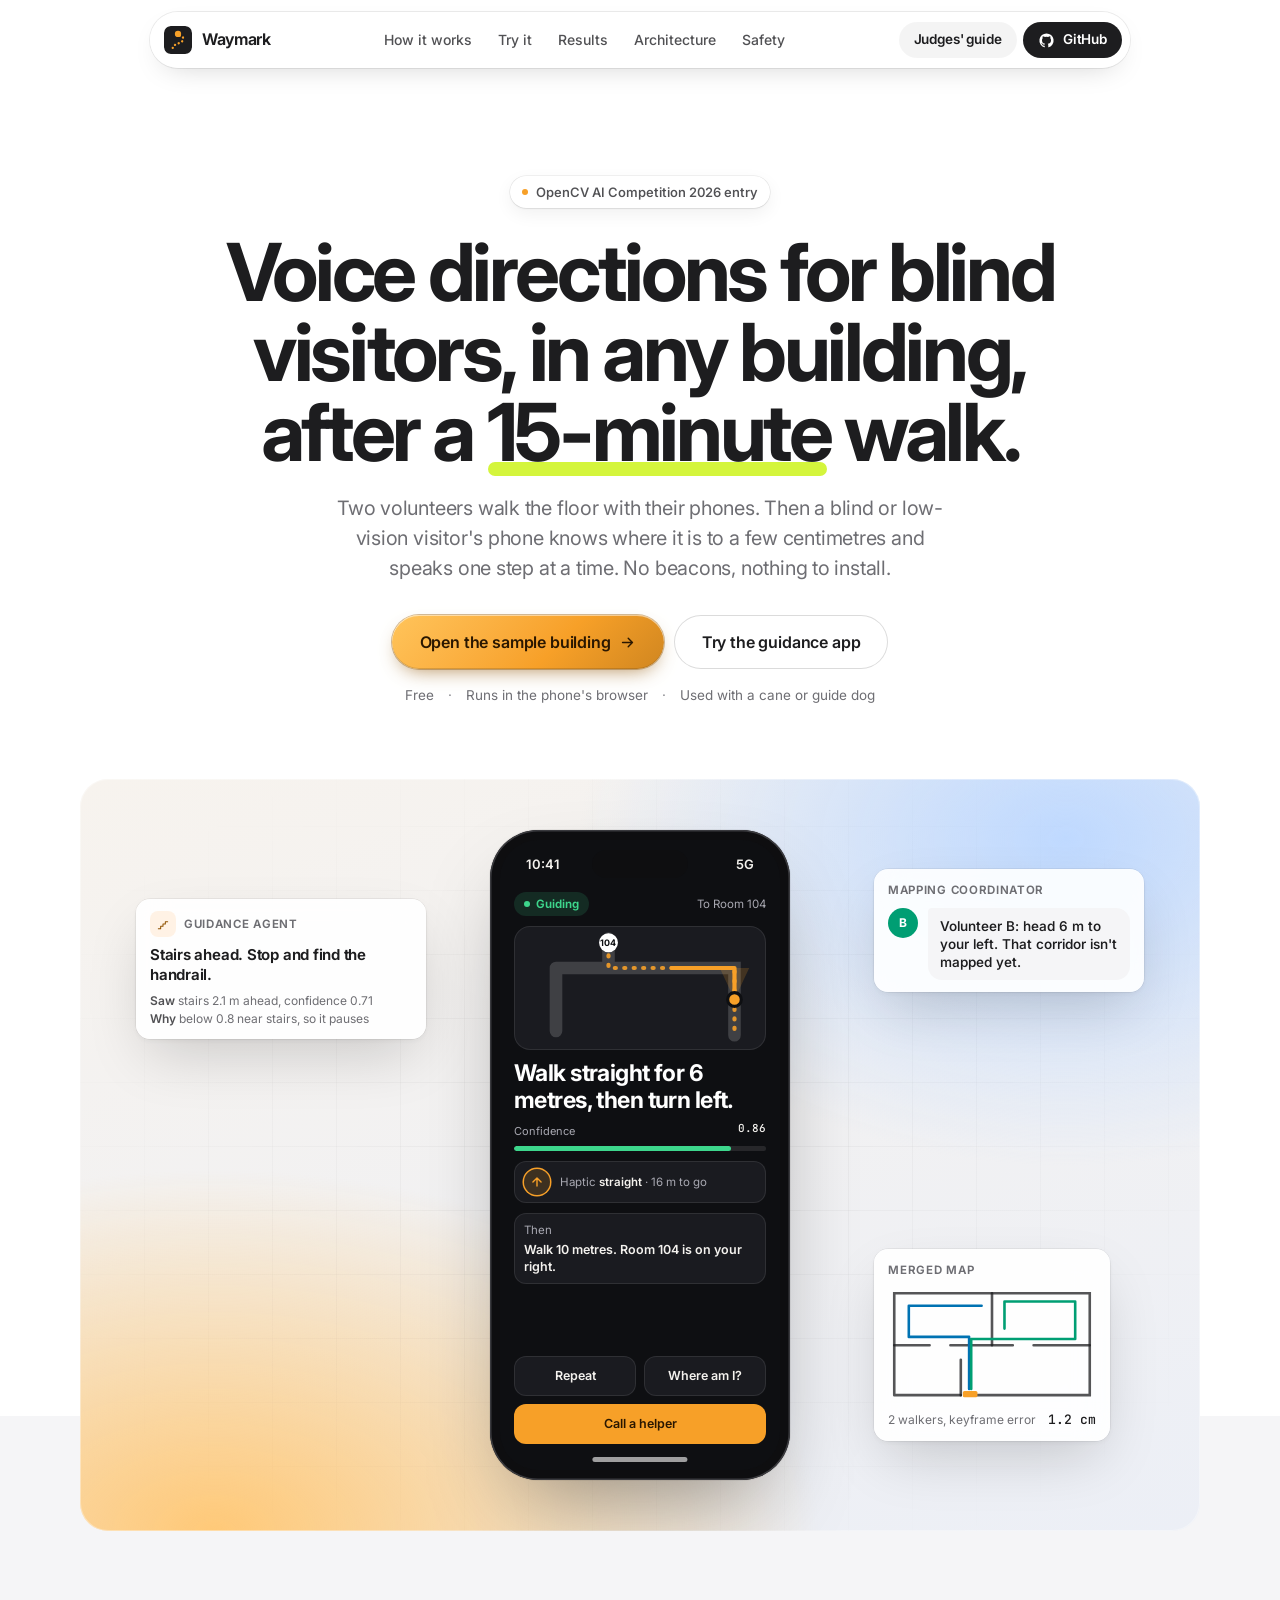
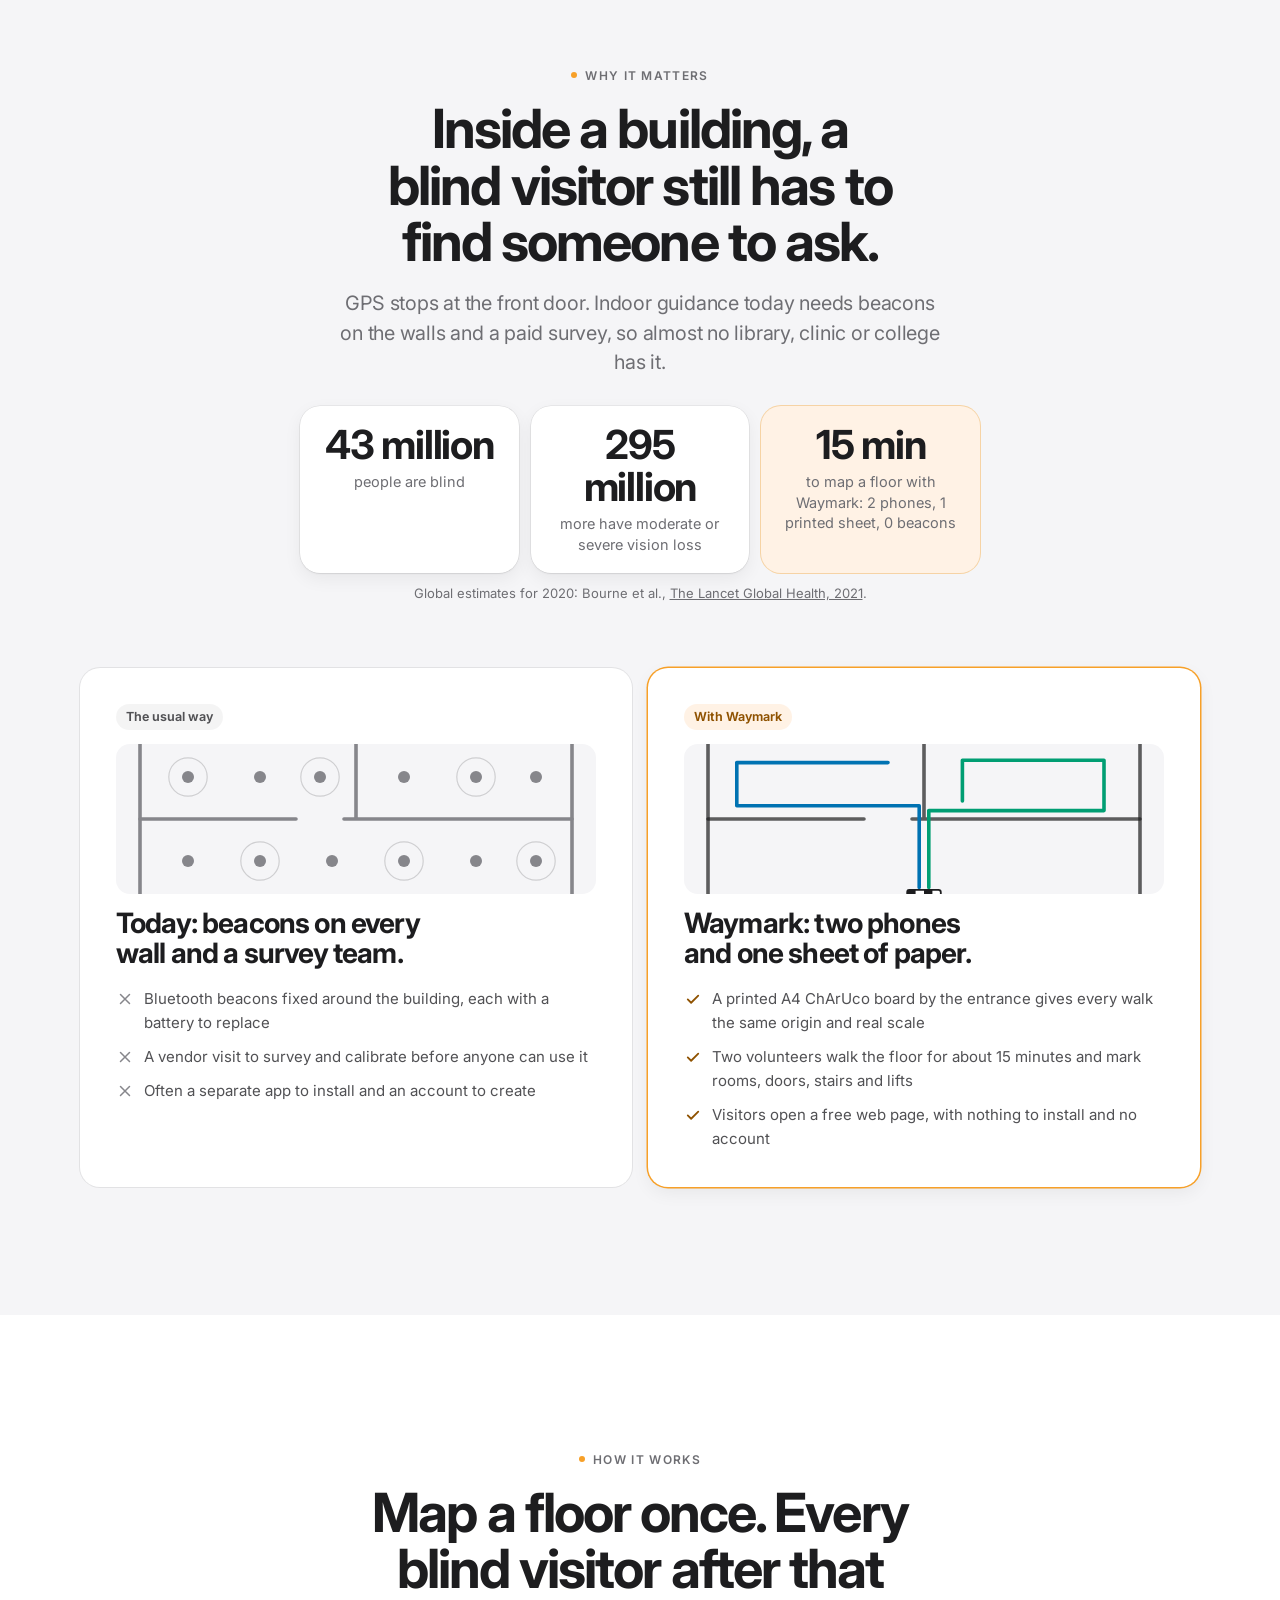
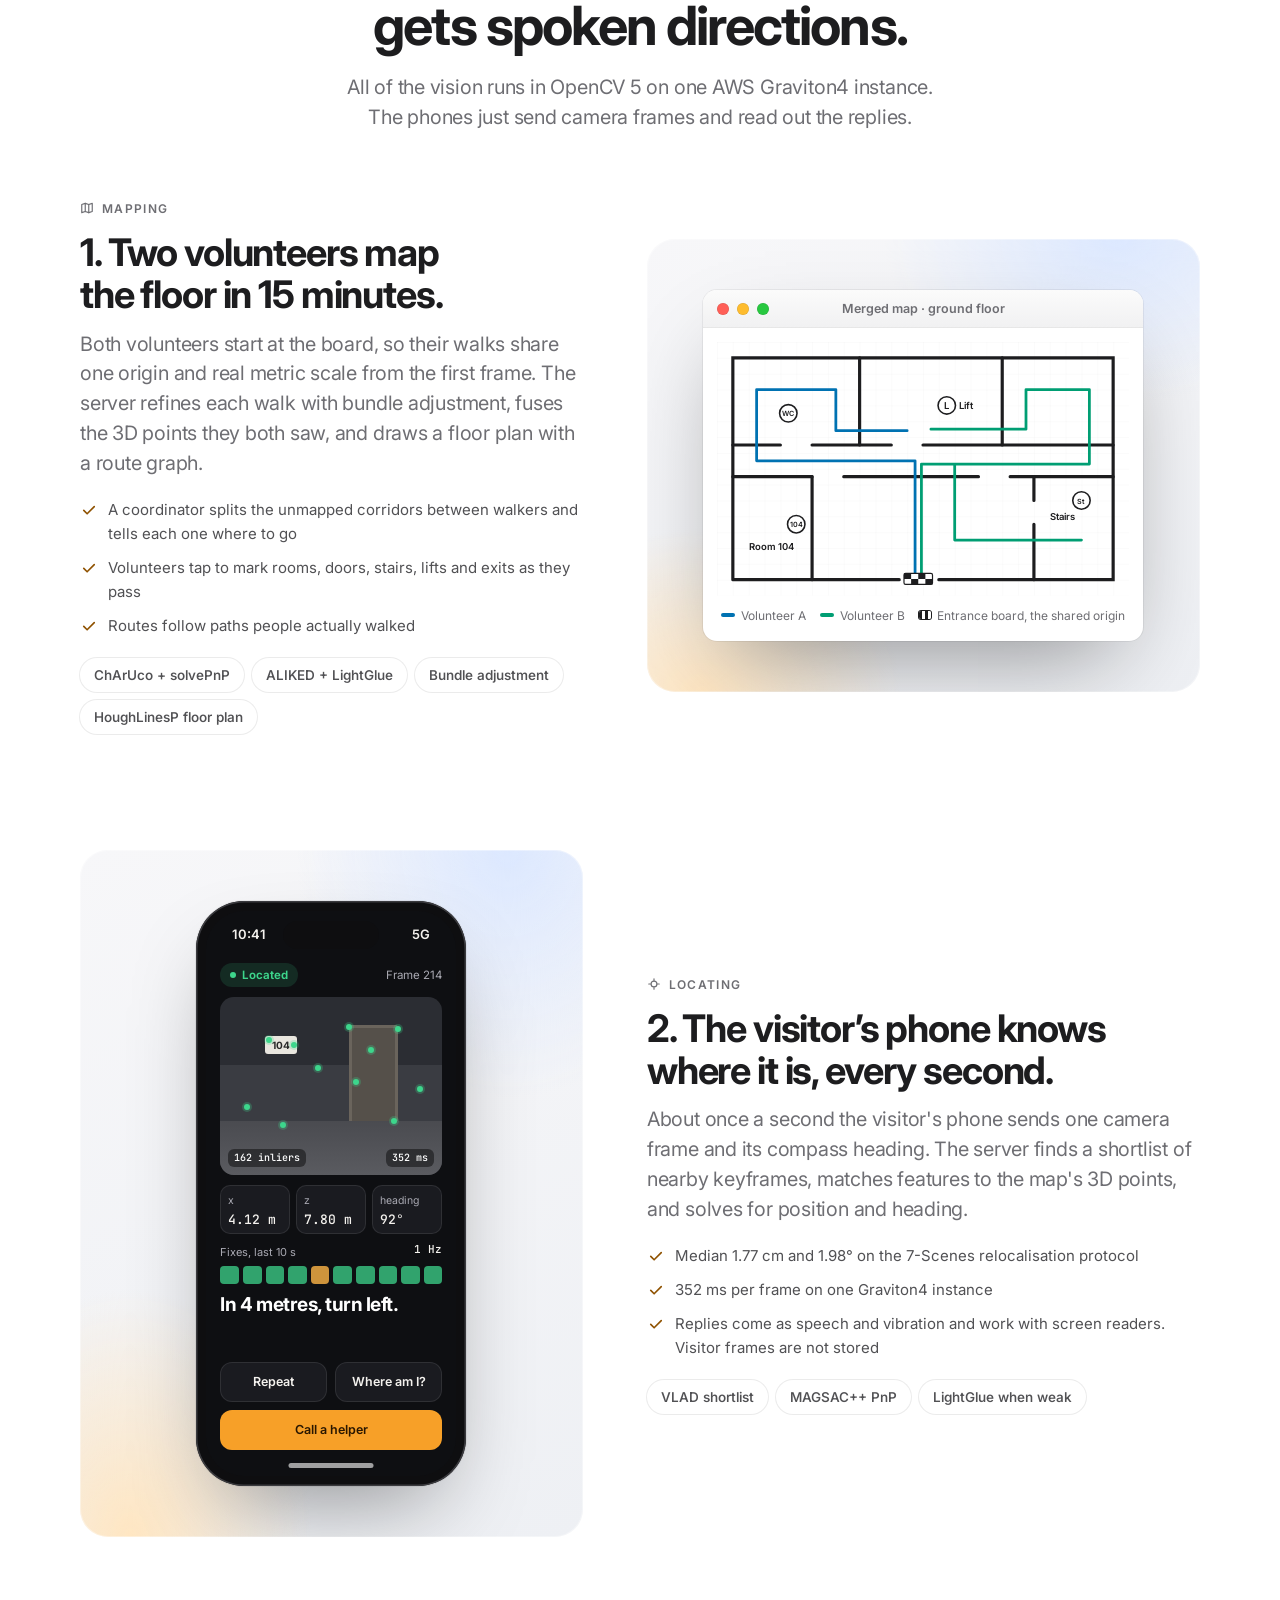
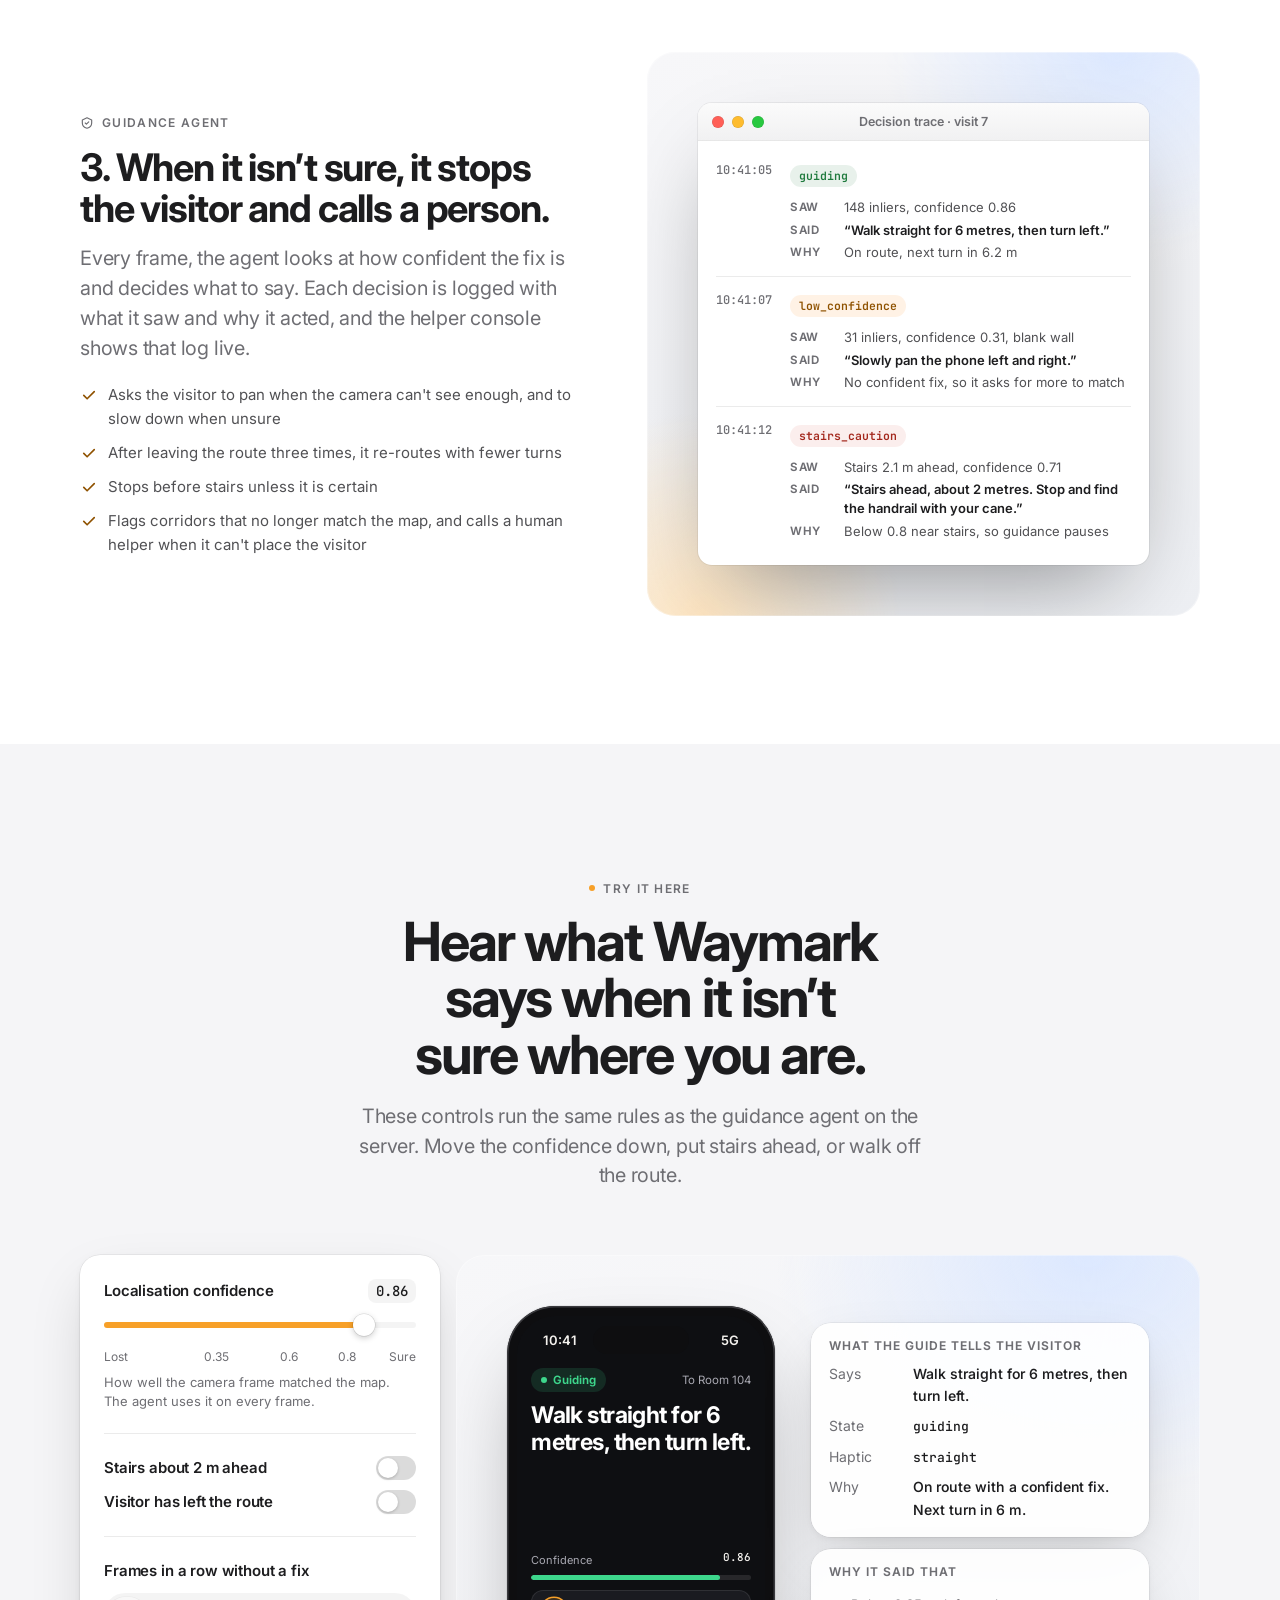
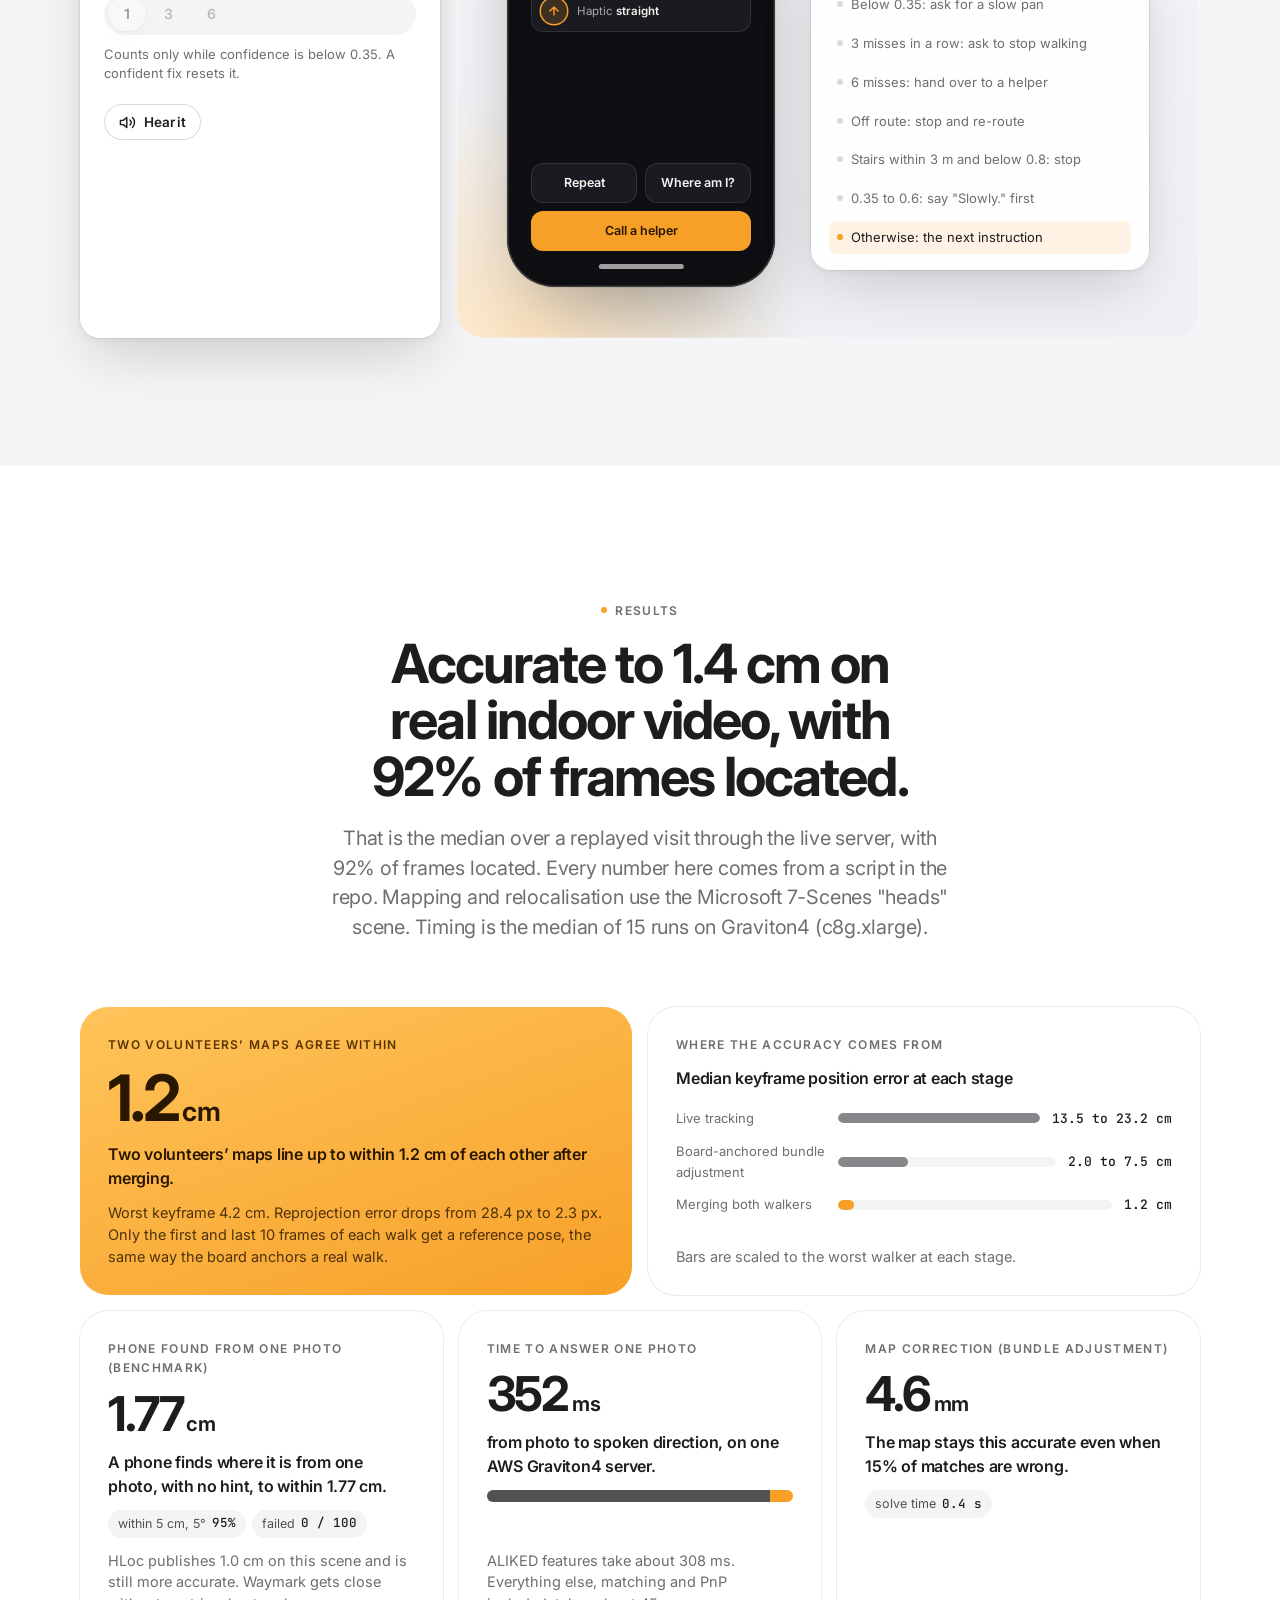
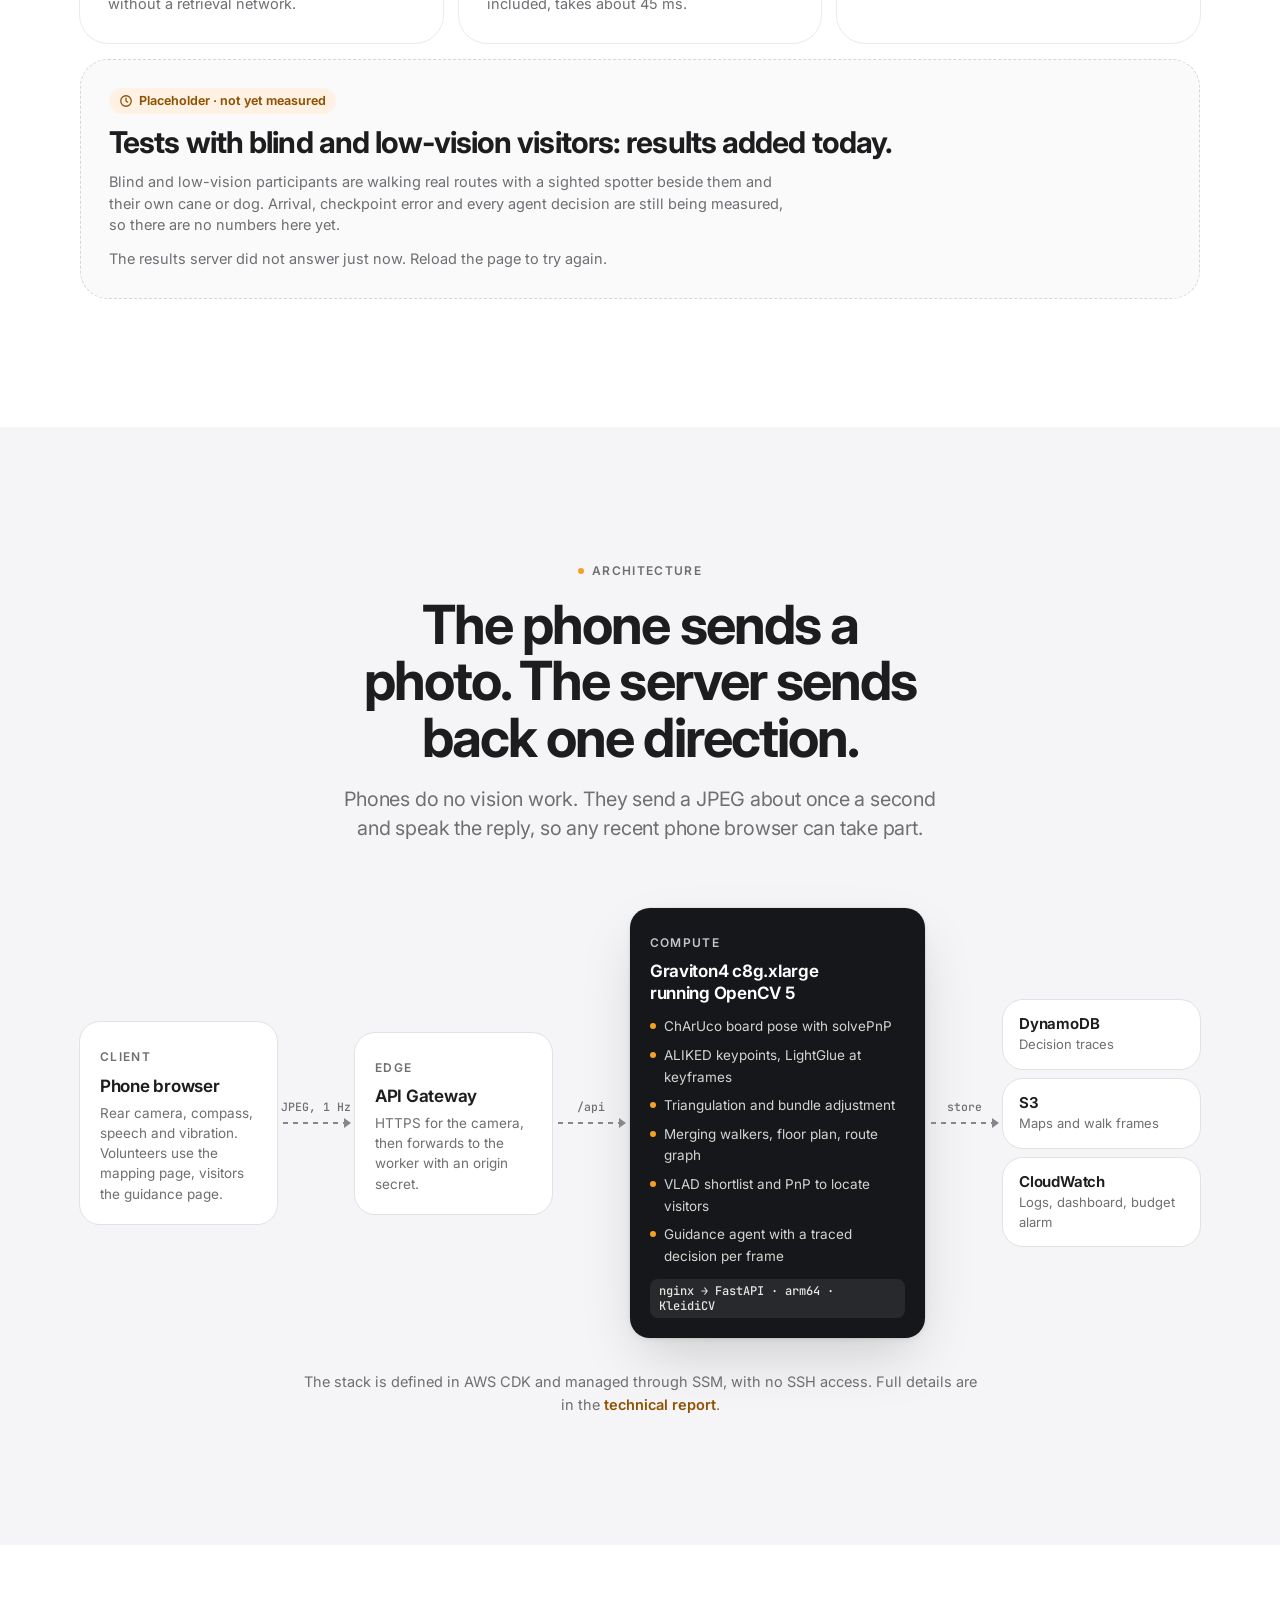
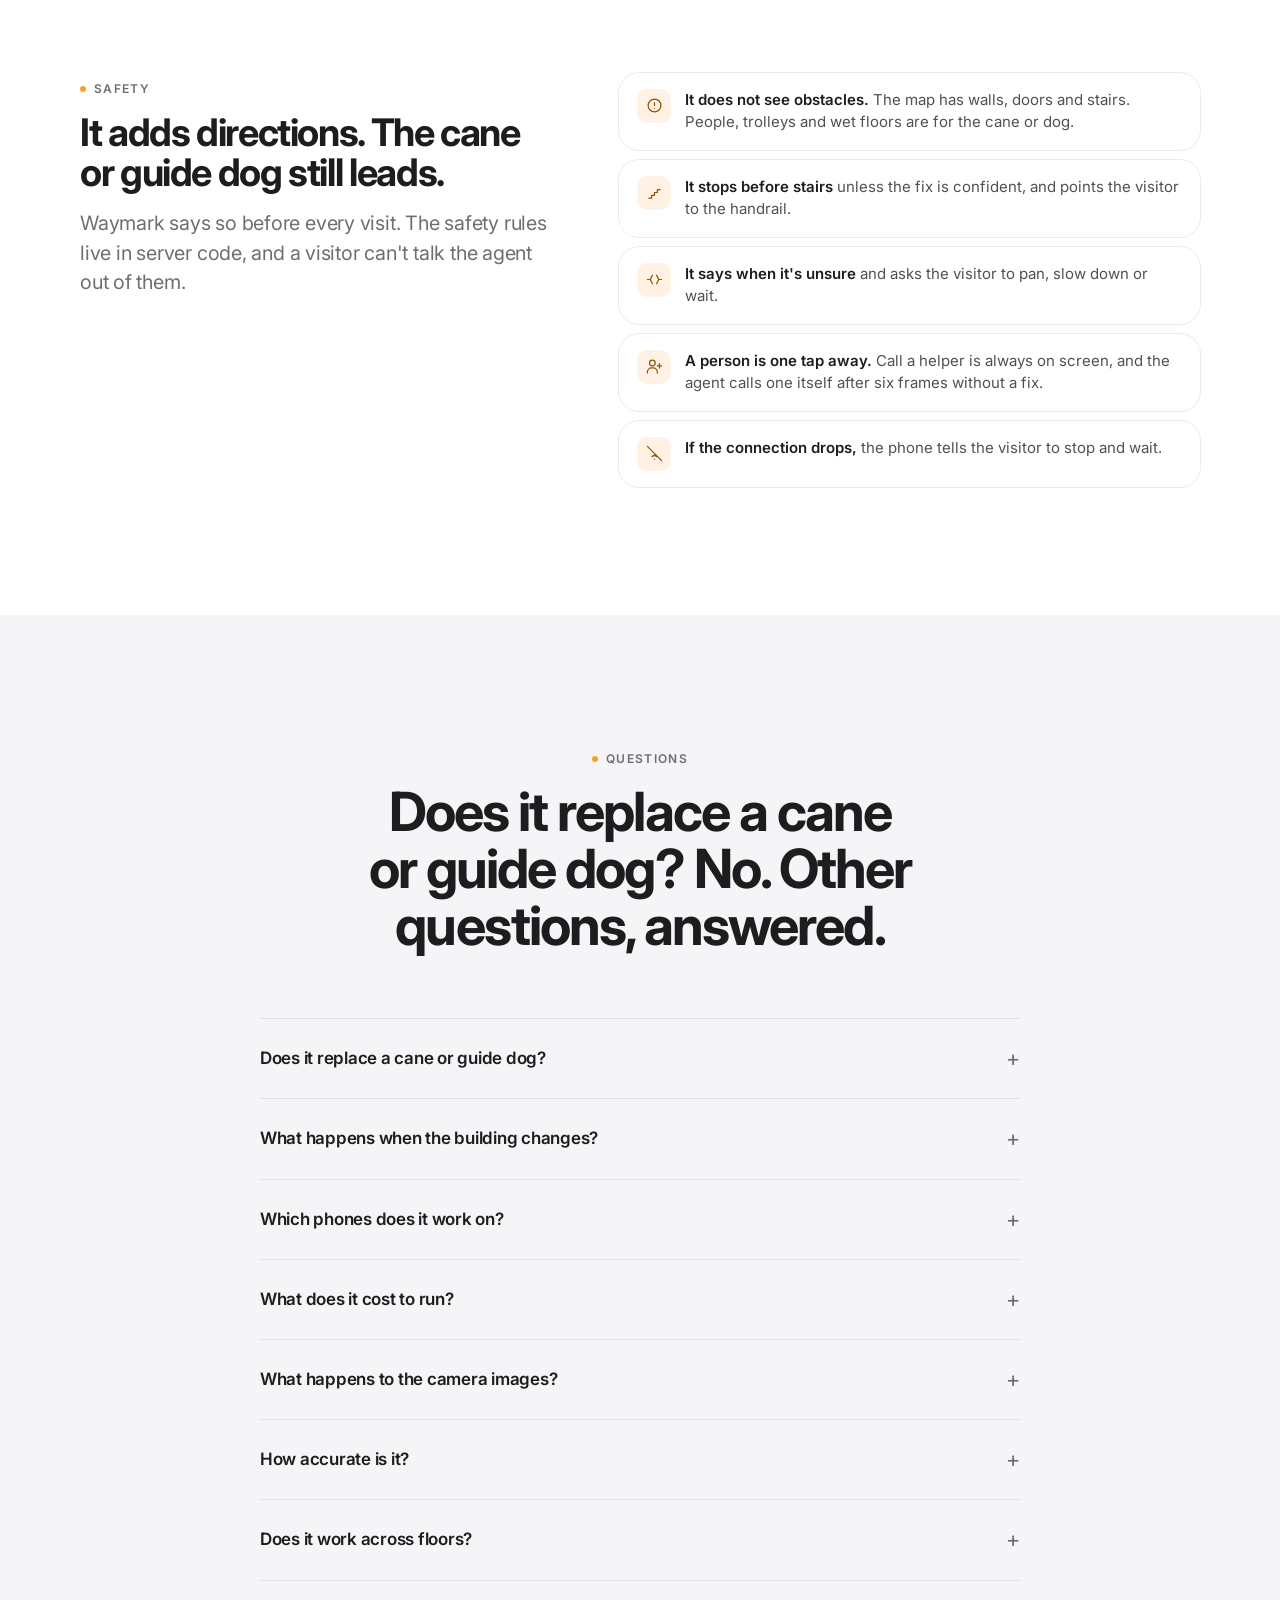
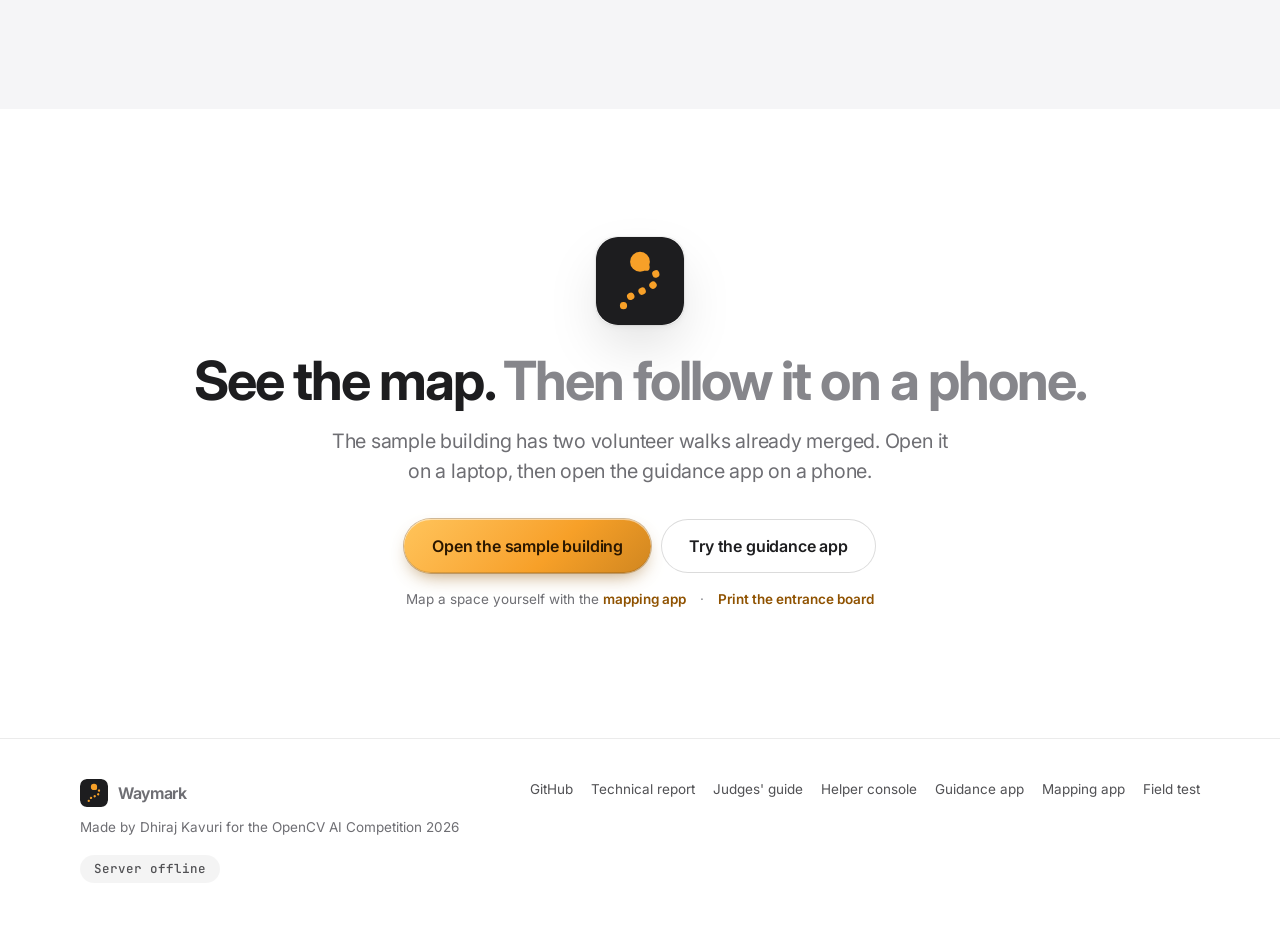
==== commit 28e6b691: "Landing page: plain-language results and labels" ====
--- a/web/index.html
+++ b/web/index.html
@@ -306,7 +306,7 @@
     <div class="container">
       <div class="section-head">
         <span class="eyebrow"><span class="dot"></span>Try it here</span>
-        <h2 id="try-title">Make the guide unsure and hear what it tells the visitor.</h2>
+        <h2 id="try-title">Hear what Waymark says when it isn&rsquo;t sure where you are.</h2>
         <p class="lead">These controls run the same rules as the guidance agent on the server. Move the confidence down, put stairs ahead, or walk off the route.</p>
       </div>
 
@@ -356,7 +356,7 @@
 
             <div class="try-readout">
               <div class="readout">
-                <h3>What the agent decided</h3>
+                <h3>What the guide tells the visitor</h3>
                 <dl>
                   <dt>Says</dt><dd id="r-say" aria-live="polite">Walk straight for 6 metres, then turn left.</dd>
                   <dt>State</dt><dd><code id="r-state">guiding</code></dd>
@@ -365,7 +365,7 @@
                 </dl>
               </div>
               <div class="readout">
-                <h3>Rules, checked in order</h3>
+                <h3>Why it said that</h3>
                 <ol class="rule-list" id="r-rules">
                   <li data-rule="pan">Below 0.35: ask for a slow pan</li>
                   <li data-rule="stopwalk">3 misses in a row: ask to stop walking</li>
@@ -388,7 +388,7 @@
     <div class="container">
       <div class="section-head">
         <span class="eyebrow"><span class="dot"></span>Results</span>
-        <h2 id="results-title">It locates a visitor to 1.4 cm on real indoor video.</h2>
+        <h2 id="results-title">Accurate to 1.4 cm on real indoor video, with 92% of frames located.</h2>
         <p class="lead">That is the median over a replayed visit through the live server, with 92% of frames located. Every number here comes from a script in the repo. Mapping and relocalisation use the Microsoft 7-Scenes "heads" scene. Timing is the median of 15 runs on Graviton4 (c8g.xlarge).</p>
       </div>
 
@@ -396,7 +396,7 @@
         <article class="is-accent span-3 reveal">
           <span class="eyebrow">Two volunteers&rsquo; maps agree within</span>
           <div class="stat">1.2<small>cm</small></div>
-          <p class="t-title" style="color:#2A1700">Median keyframe error after merging two walks.</p>
+          <p class="t-title" style="color:#2A1700">Two volunteers&rsquo; maps line up to within 1.2 cm of each other after merging.</p>
           <p>Worst keyframe 4.2 cm. Reprojection error drops from 28.4 px to 2.3 px. Only the first and last 10 frames of each walk get a reference pose, the same way the board anchors a real walk.</p>
         </article>
 
@@ -414,7 +414,7 @@
         <article class="reveal">
           <span class="eyebrow">Phone found from one photo (benchmark)</span>
           <div class="stat" style="font-size:clamp(36px,4vw,48px)">1.77<small>cm</small></div>
-          <p class="t-title" style="color:var(--ink)">and 1.98° median, with no prior pose.</p>
+          <p class="t-title" style="color:var(--ink)">A phone finds where it is from one photo, with no hint, to within 1.77 cm.</p>
           <div class="kv"><span>within 5 cm, 5° <b>95%</b></span><span>failed <b>0 / 100</b></span></div>
           <p class="bento__foot">HLoc publishes 1.0 cm on this scene and is still more accurate. Waymark gets close without a retrieval network.</p>
         </article>
@@ -422,7 +422,7 @@
         <article class="reveal" style="--i:1">
           <span class="eyebrow">Time to answer one photo</span>
           <div class="stat" style="font-size:clamp(36px,4vw,48px)">352<small>ms</small></div>
-          <p class="t-title" style="color:var(--ink)">end to end on Graviton4 c8g.xlarge.</p>
+          <p class="t-title" style="color:var(--ink)">from photo to spoken direction, on one AWS Graviton4 server.</p>
           <div class="timebar" aria-hidden="true"><i class="a"></i><i class="b"></i></div>
           <p class="bento__foot">ALIKED features take about 308 ms. Everything else, matching and PnP included, takes about 45 ms.</p>
         </article>
@@ -430,7 +430,7 @@
         <article class="reveal" style="--i:2">
           <span class="eyebrow">Map correction (bundle adjustment)</span>
           <div class="stat" style="font-size:clamp(36px,4vw,48px)">4.6<small>mm</small></div>
-          <p class="t-title" style="color:var(--ink)">pose error recovered with 15% gross outliers.</p>
+          <p class="t-title" style="color:var(--ink)">The map stays this accurate even when 15% of matches are wrong.</p>
           <div class="kv"><span>solve time <b>0.4 s</b></span></div>
                   </article>
 
@@ -517,7 +517,7 @@
     <div class="container">
       <div class="section-head">
         <span class="eyebrow"><span class="dot"></span>Questions</span>
-        <h2 id="faq-title">Questions people ask.</h2>
+        <h2 id="faq-title">Does it replace a cane or guide dog? No. Other questions, answered.</h2>
       </div>
       <div class="faq">
         <details>
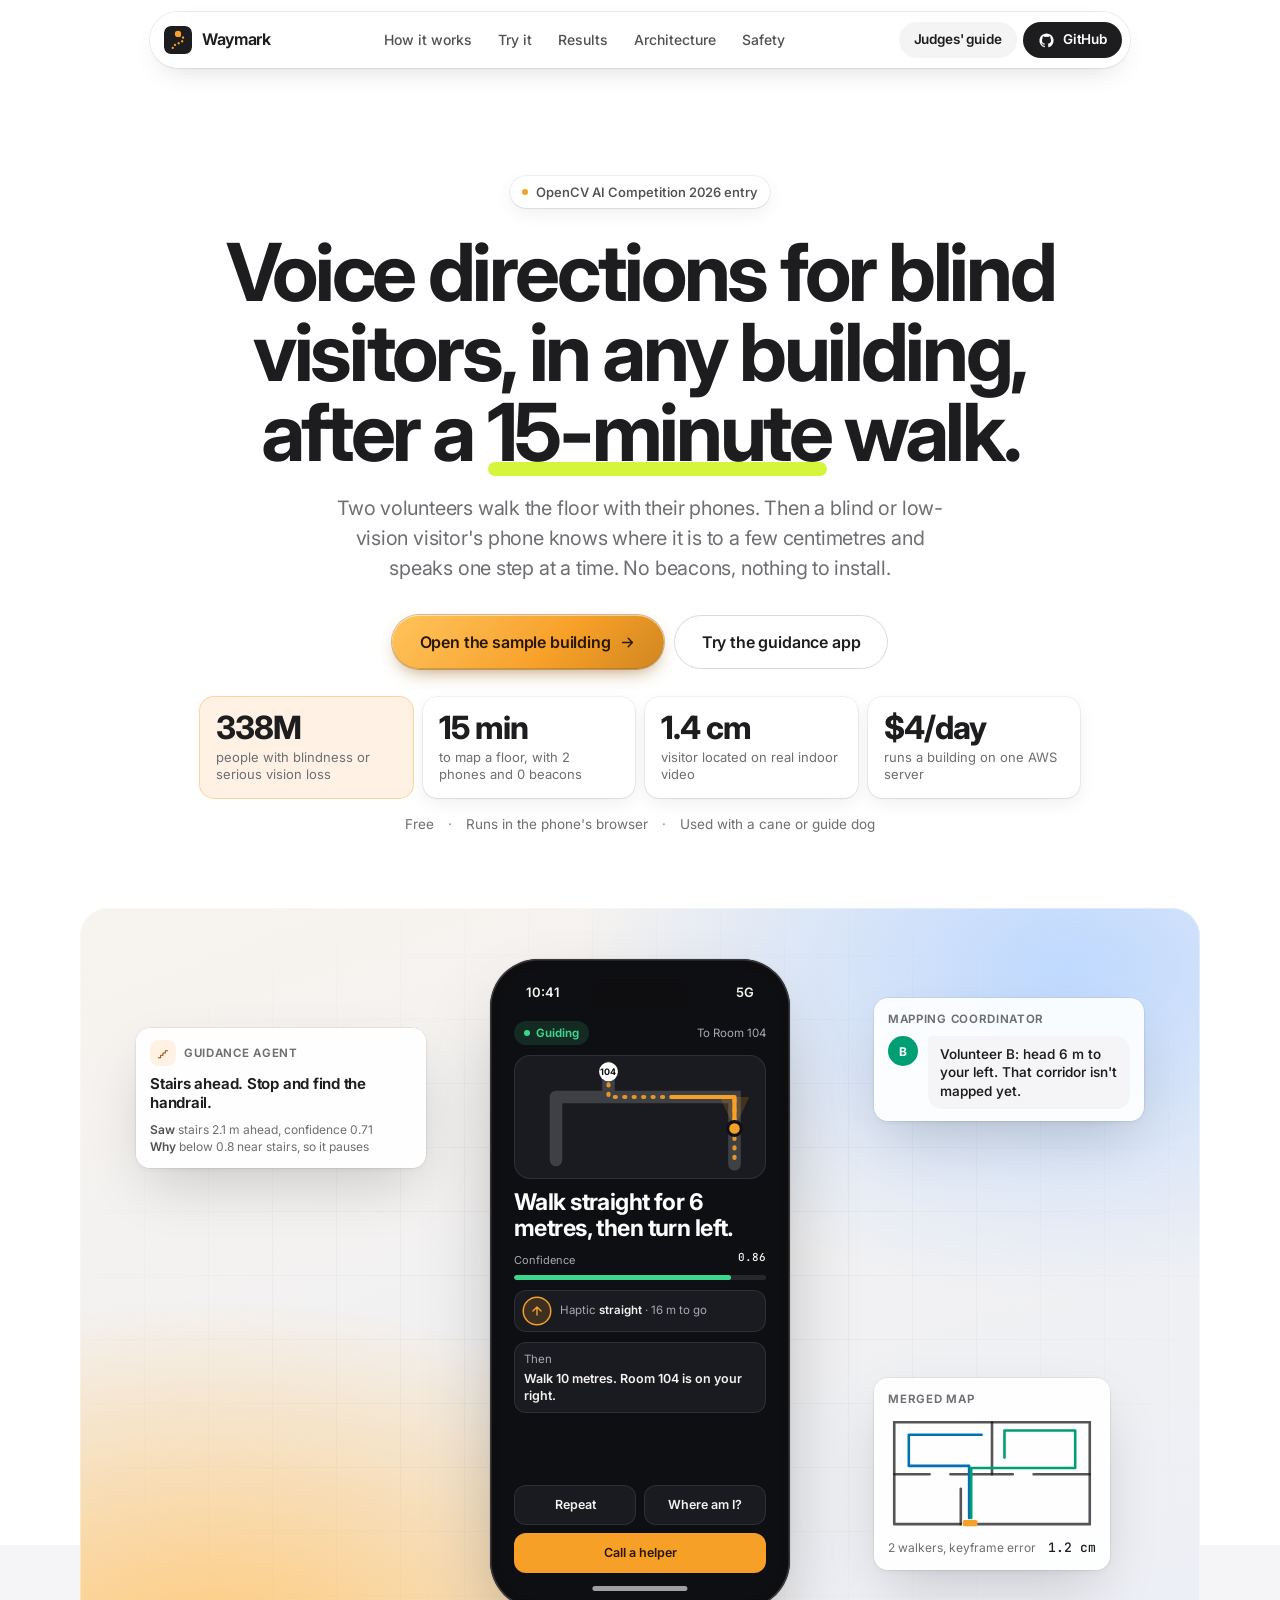
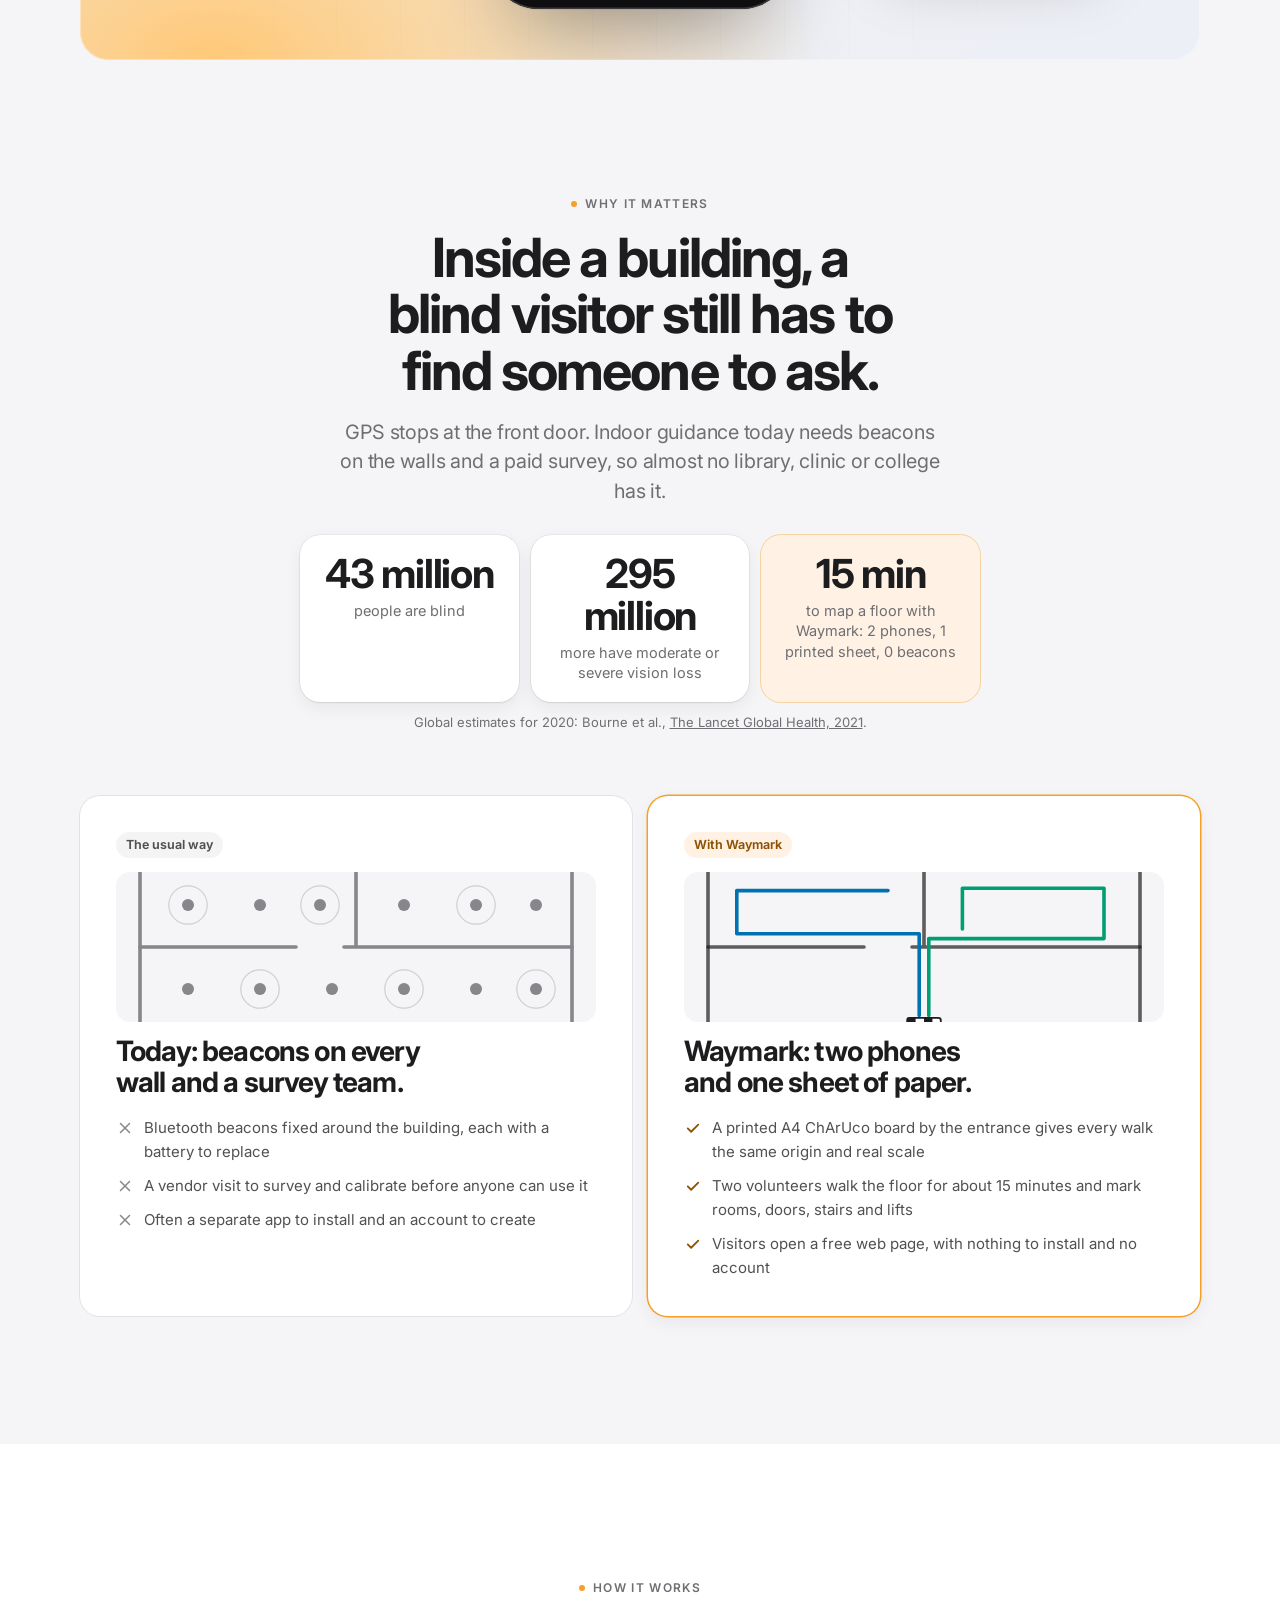
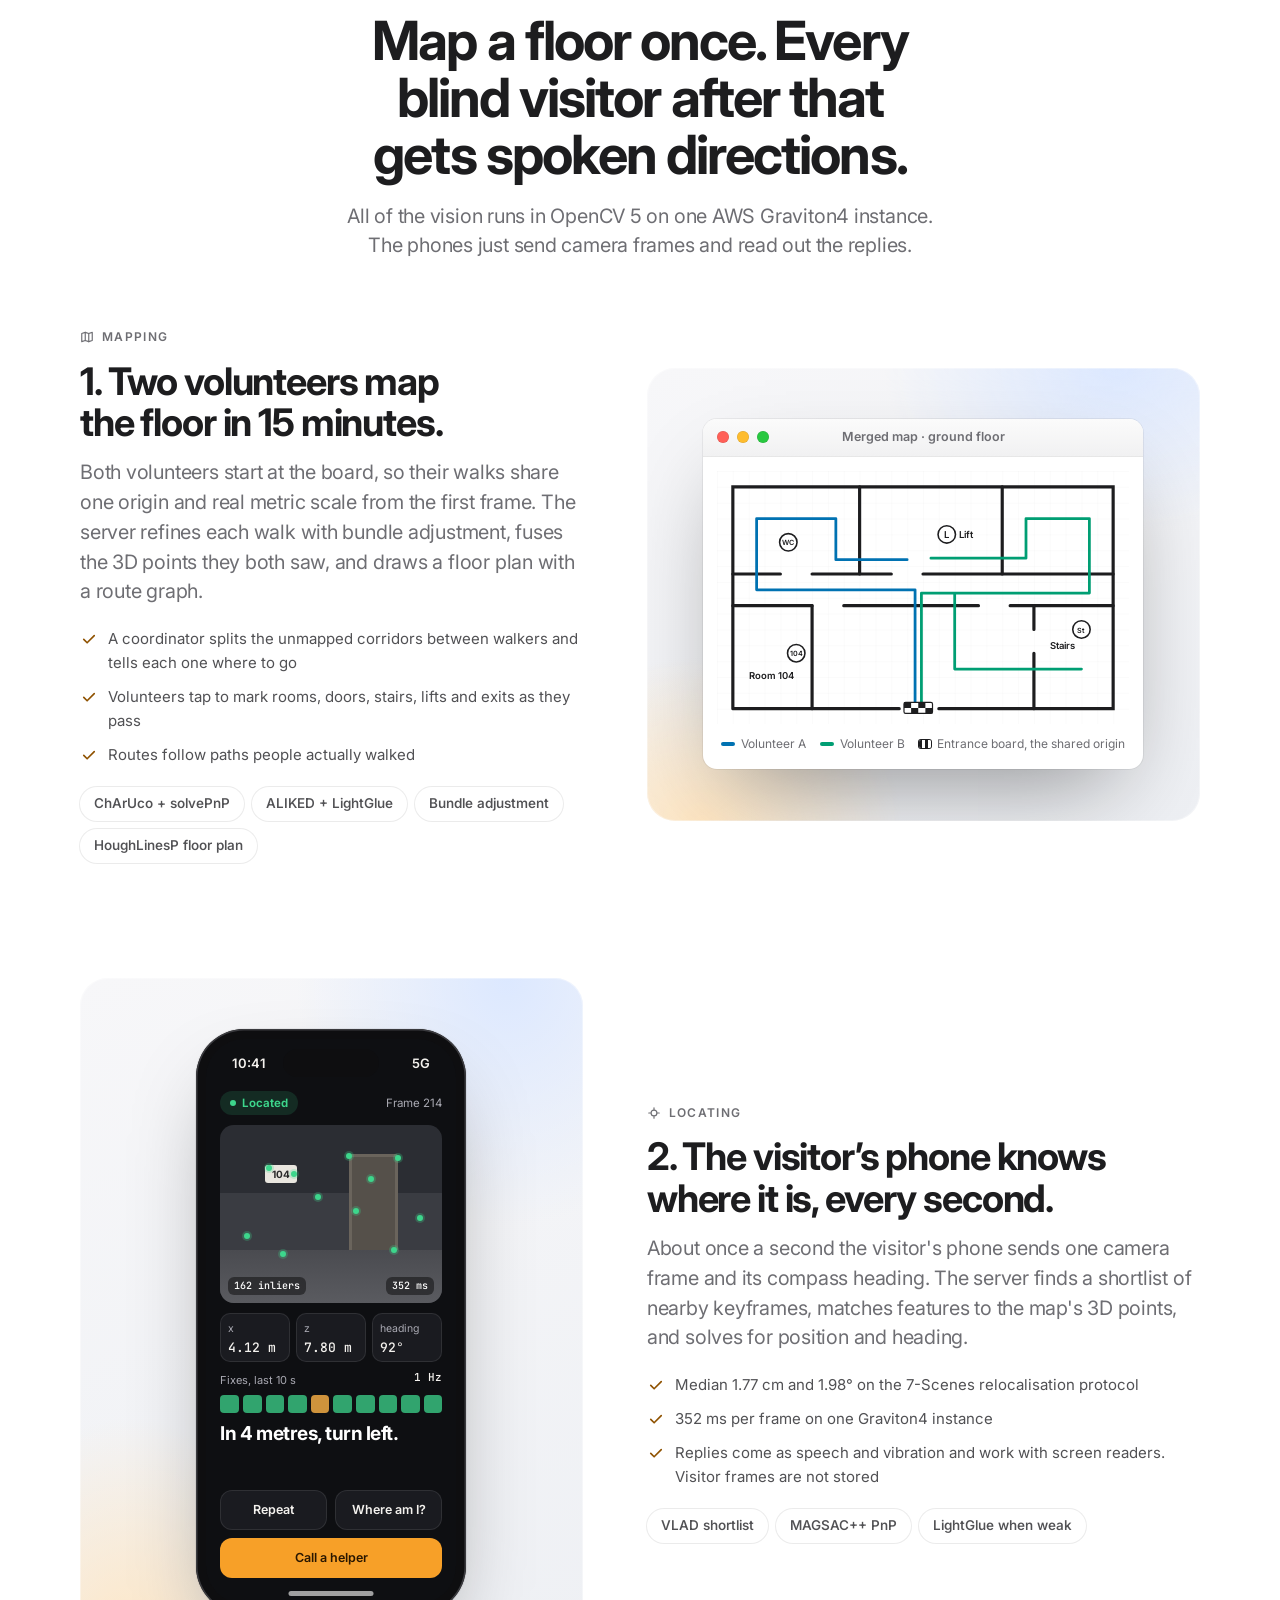
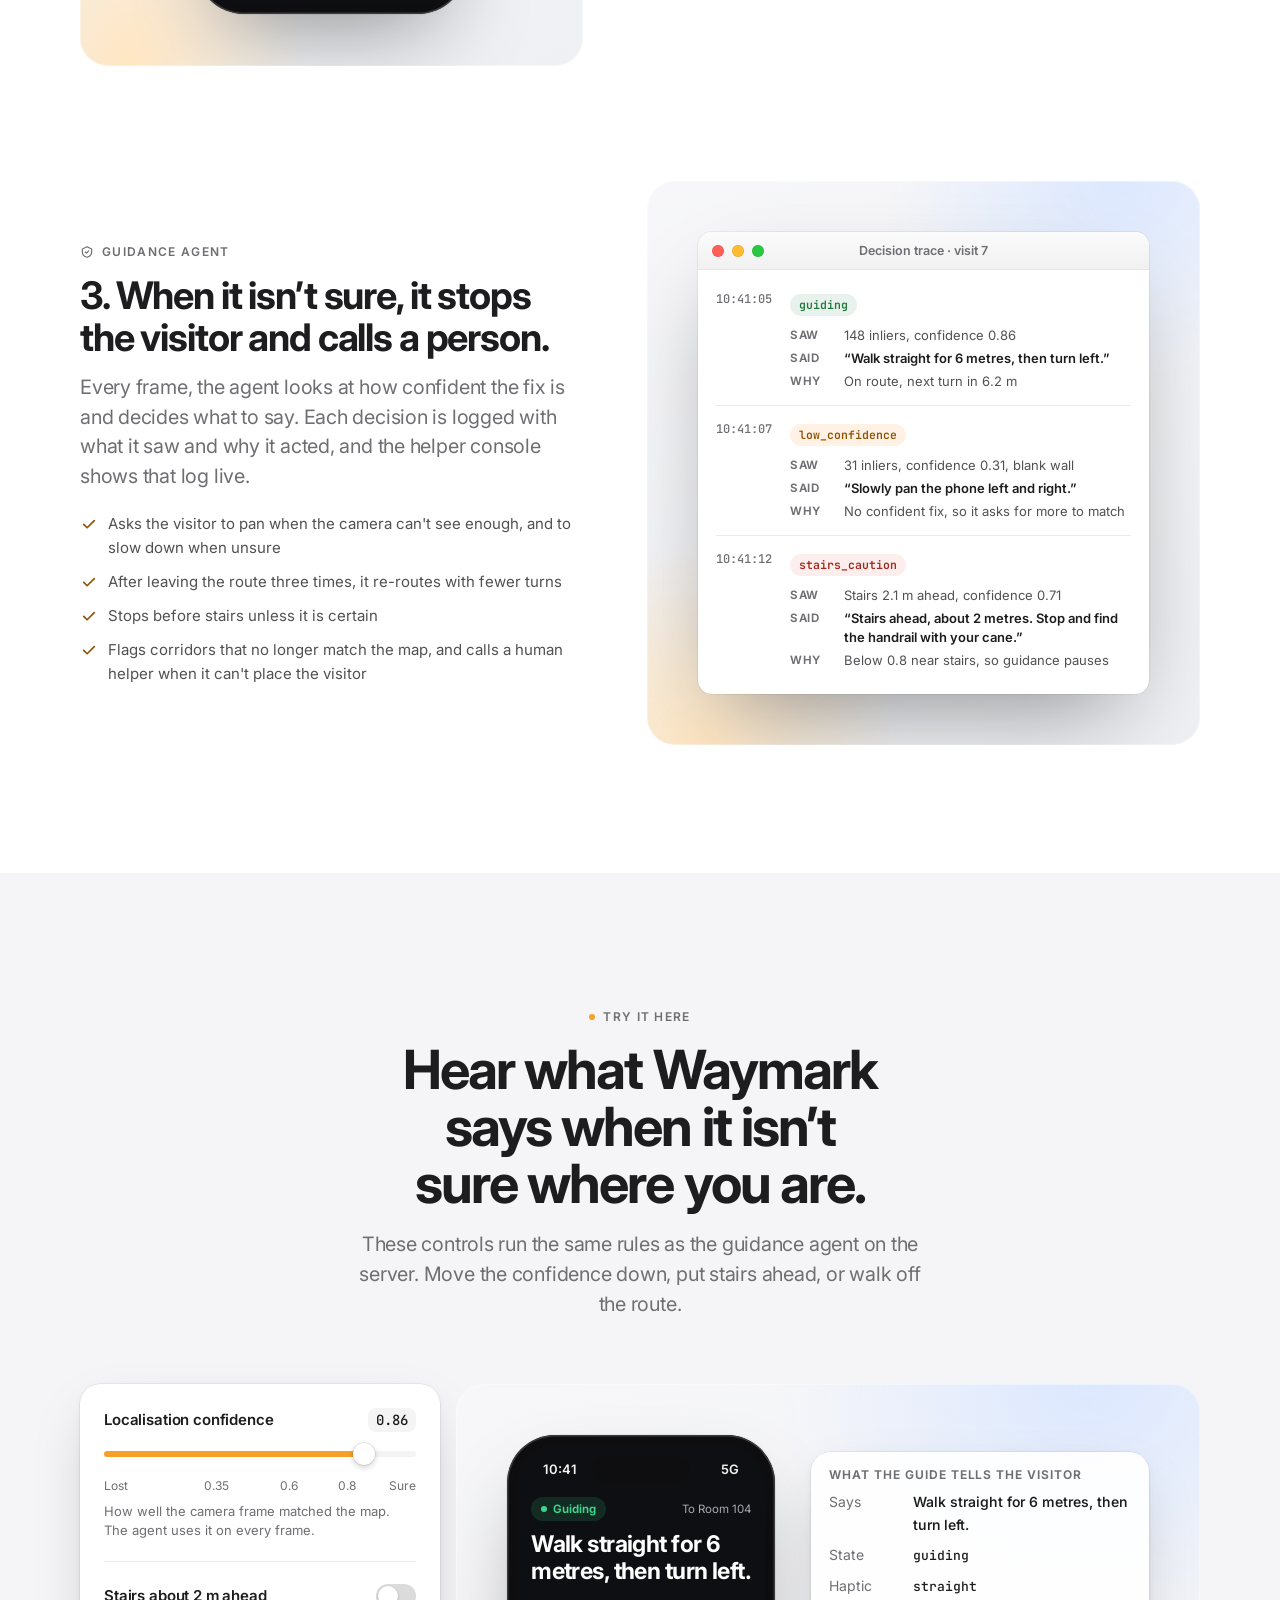
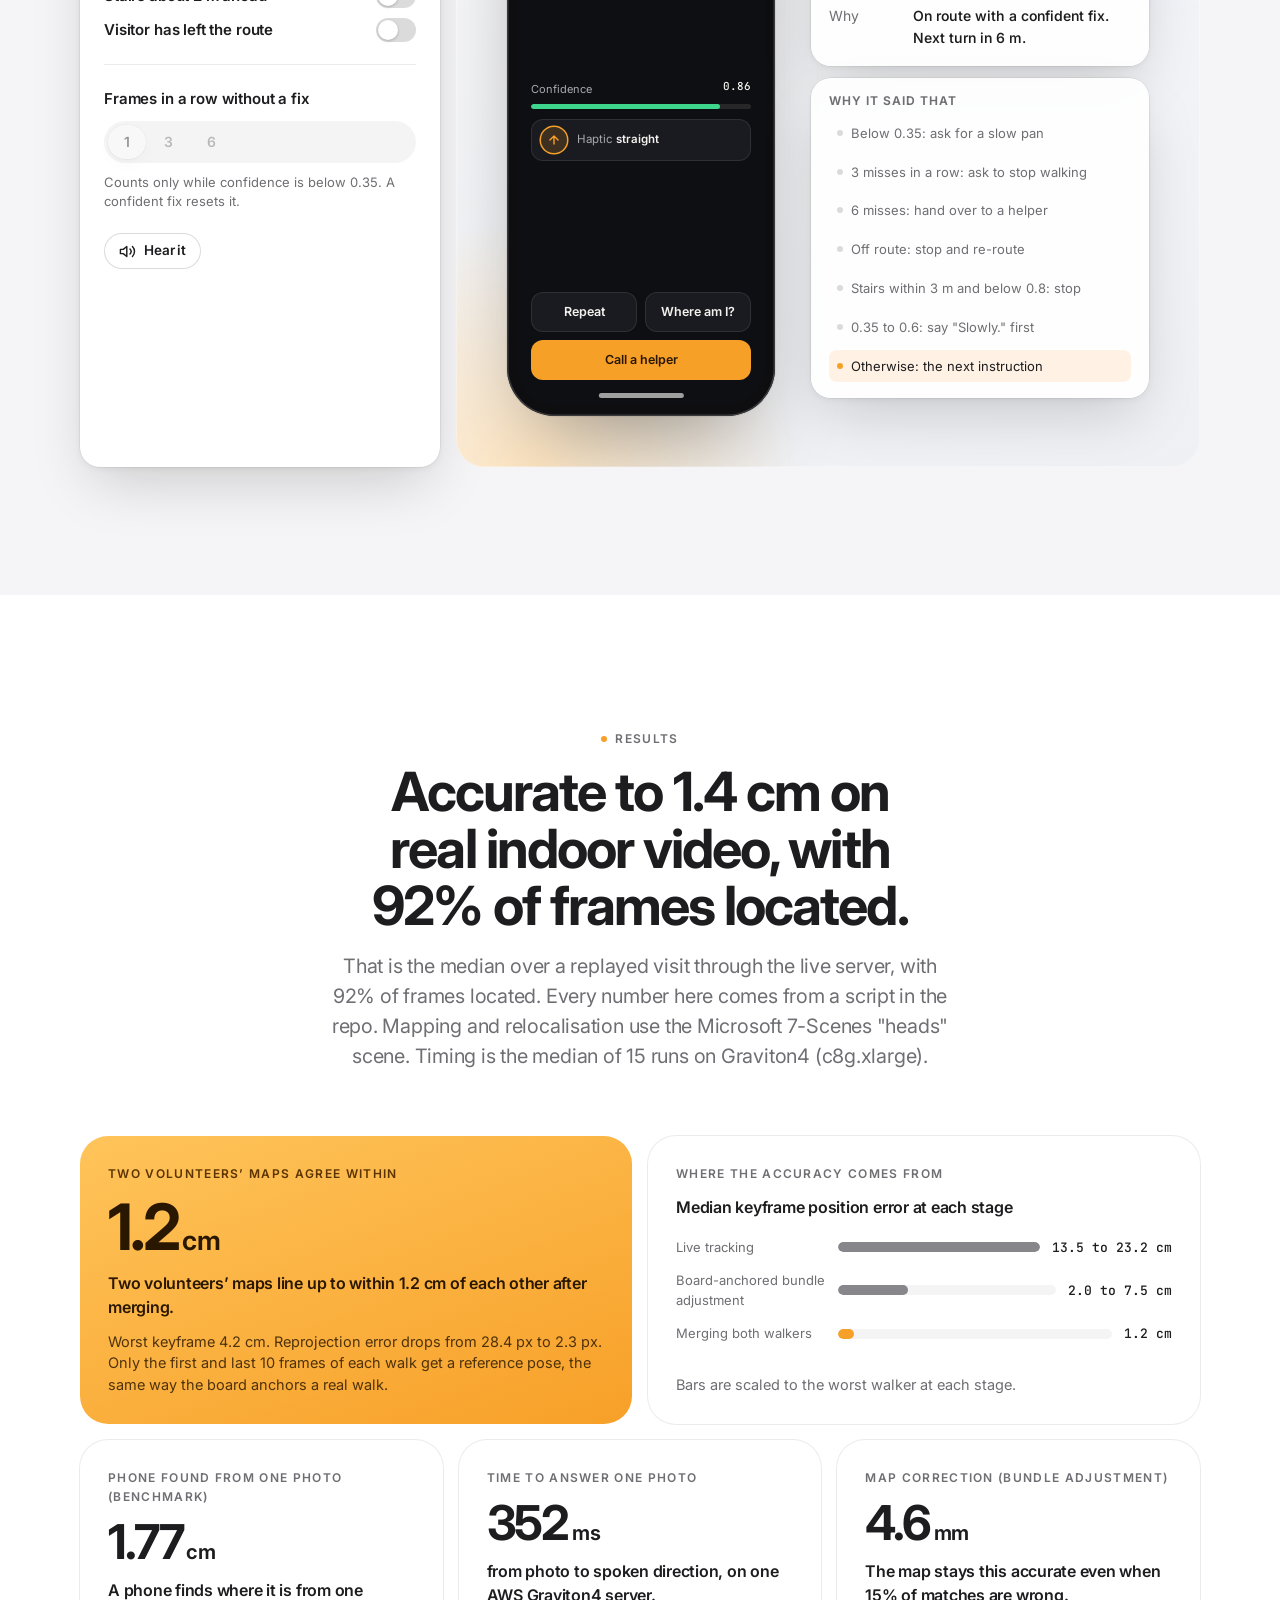
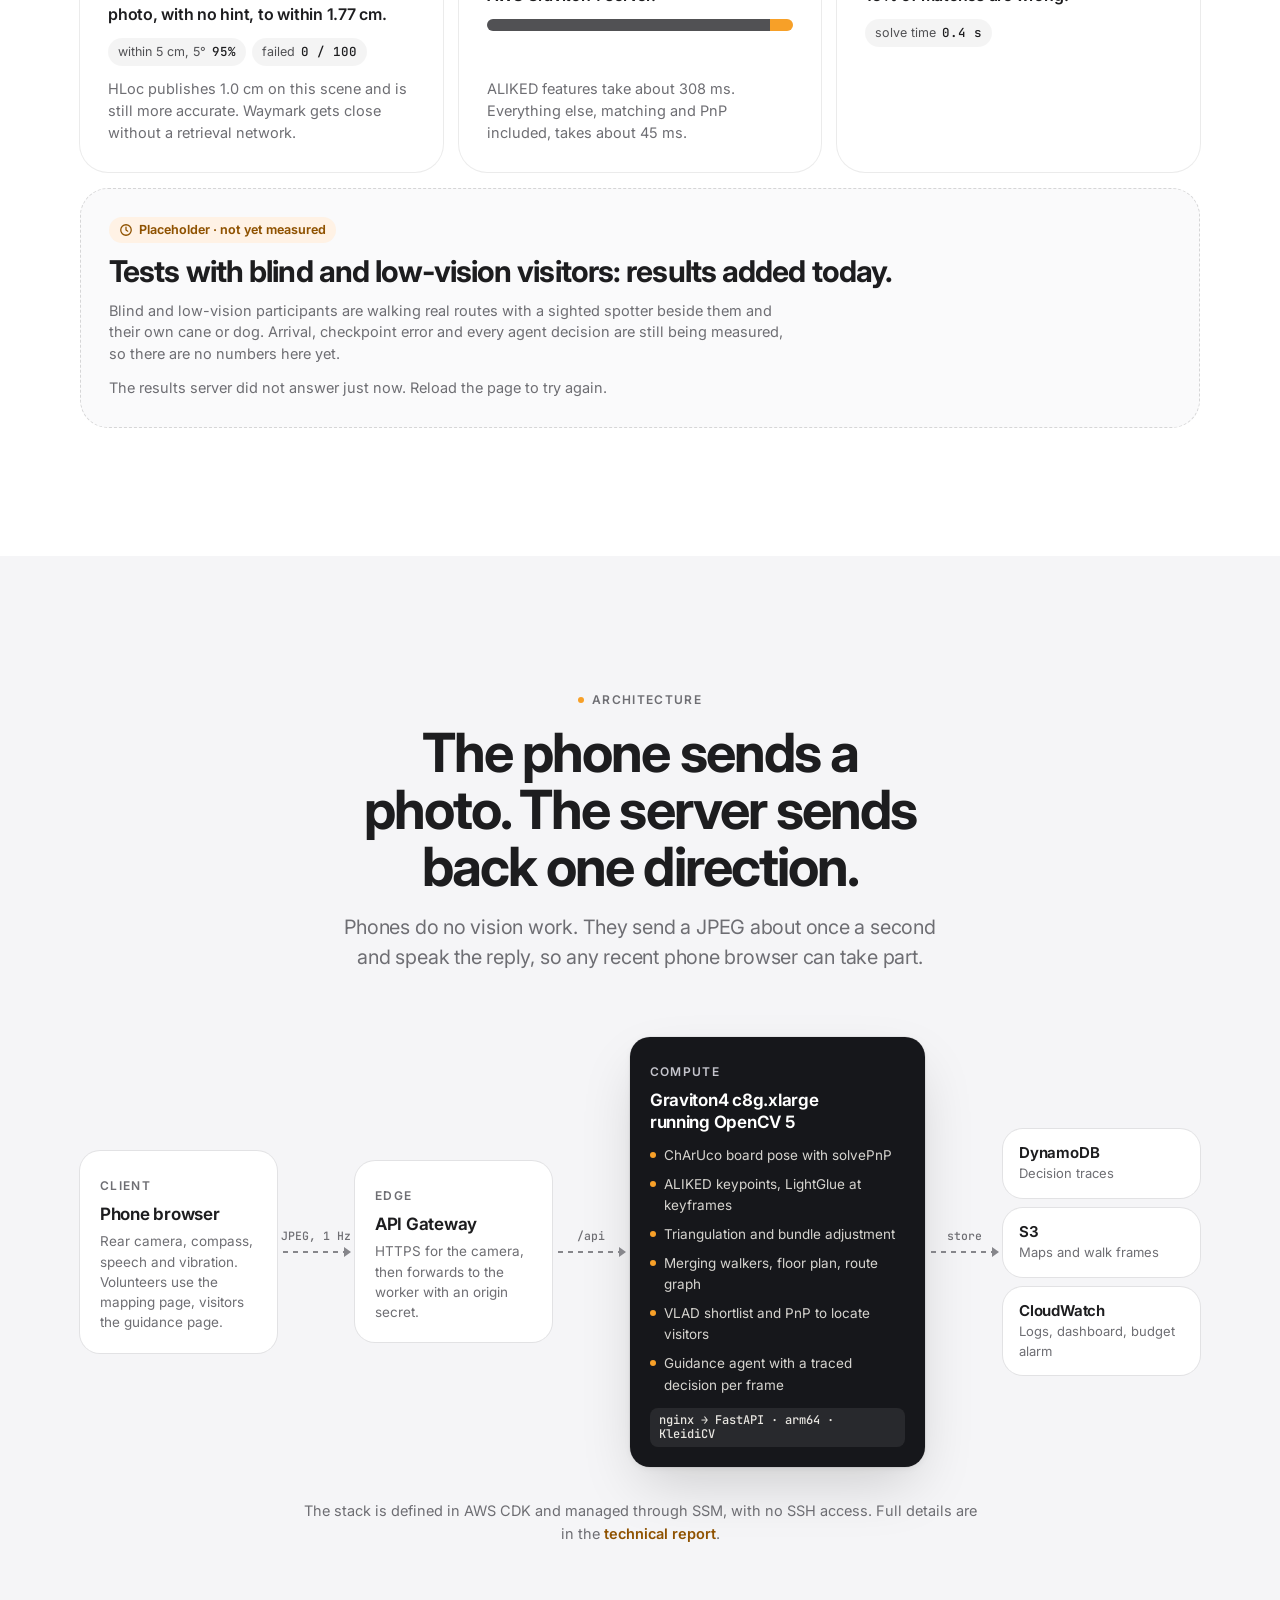
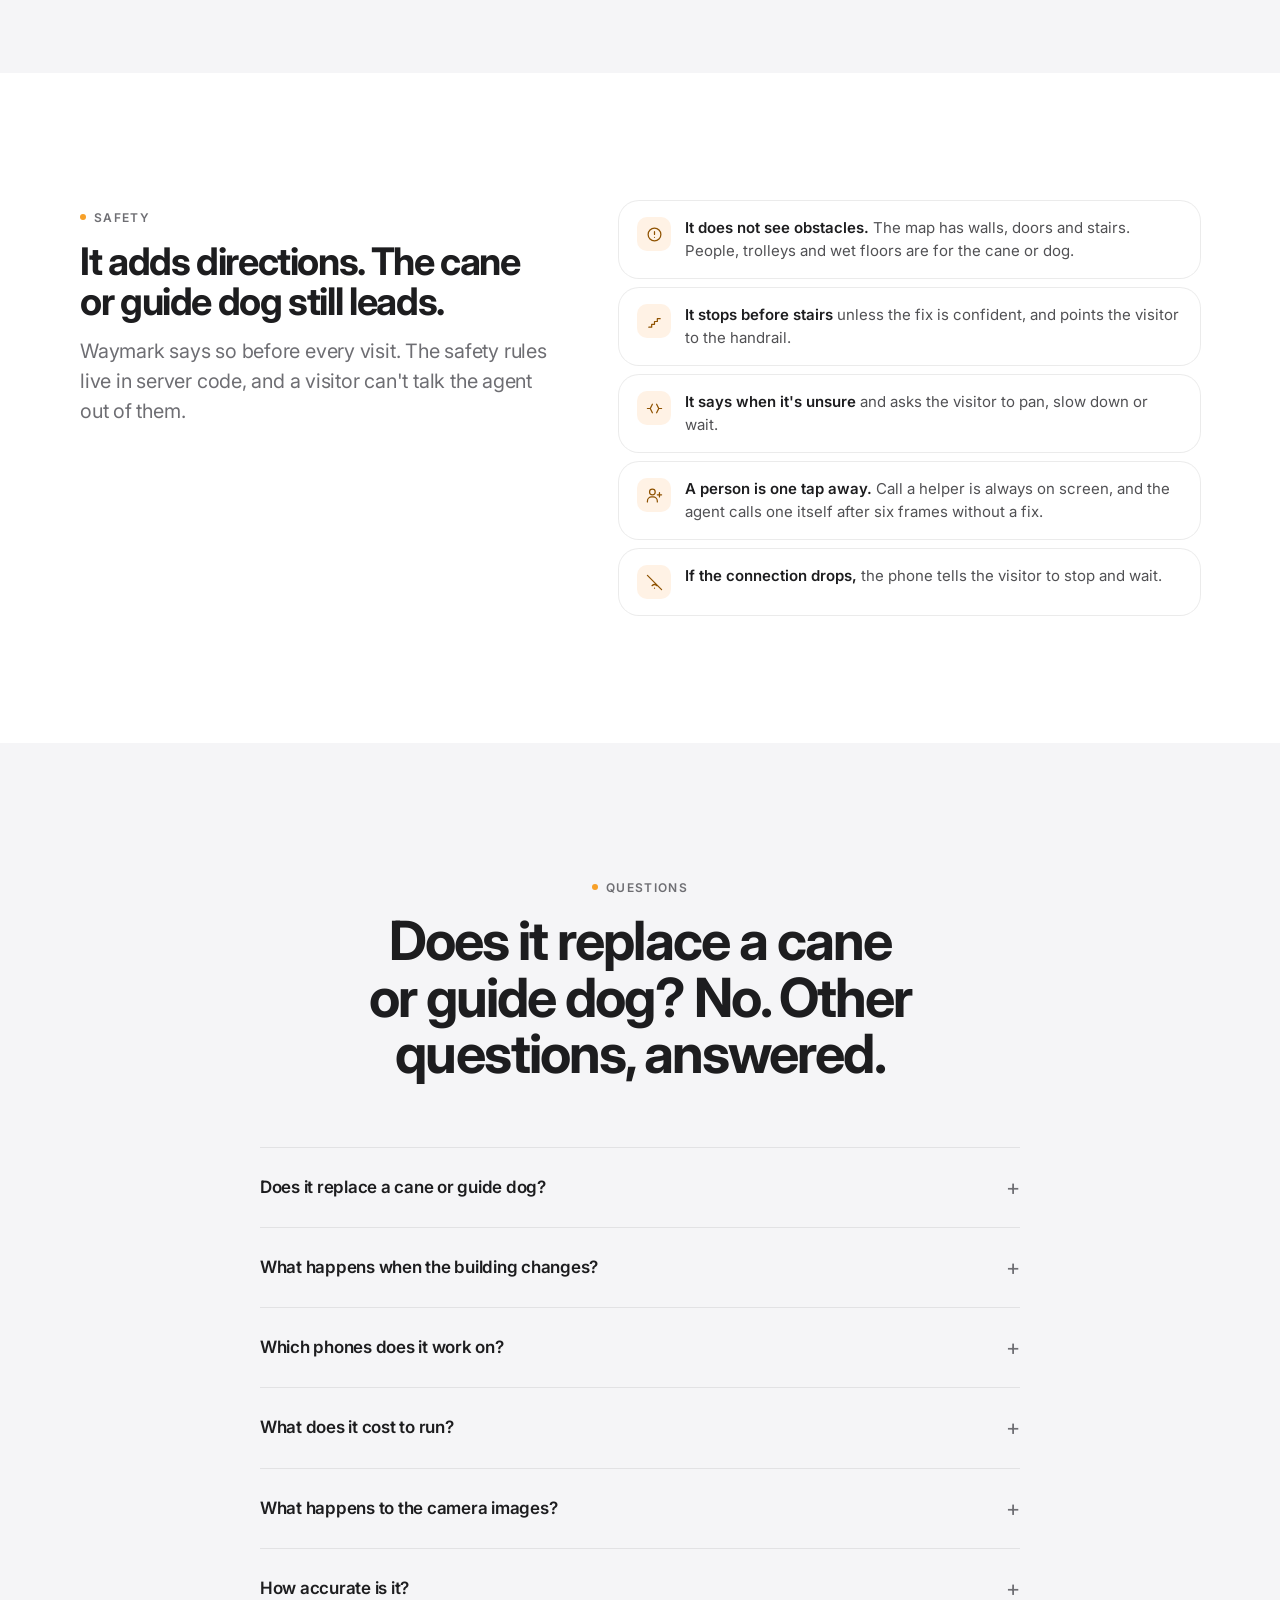
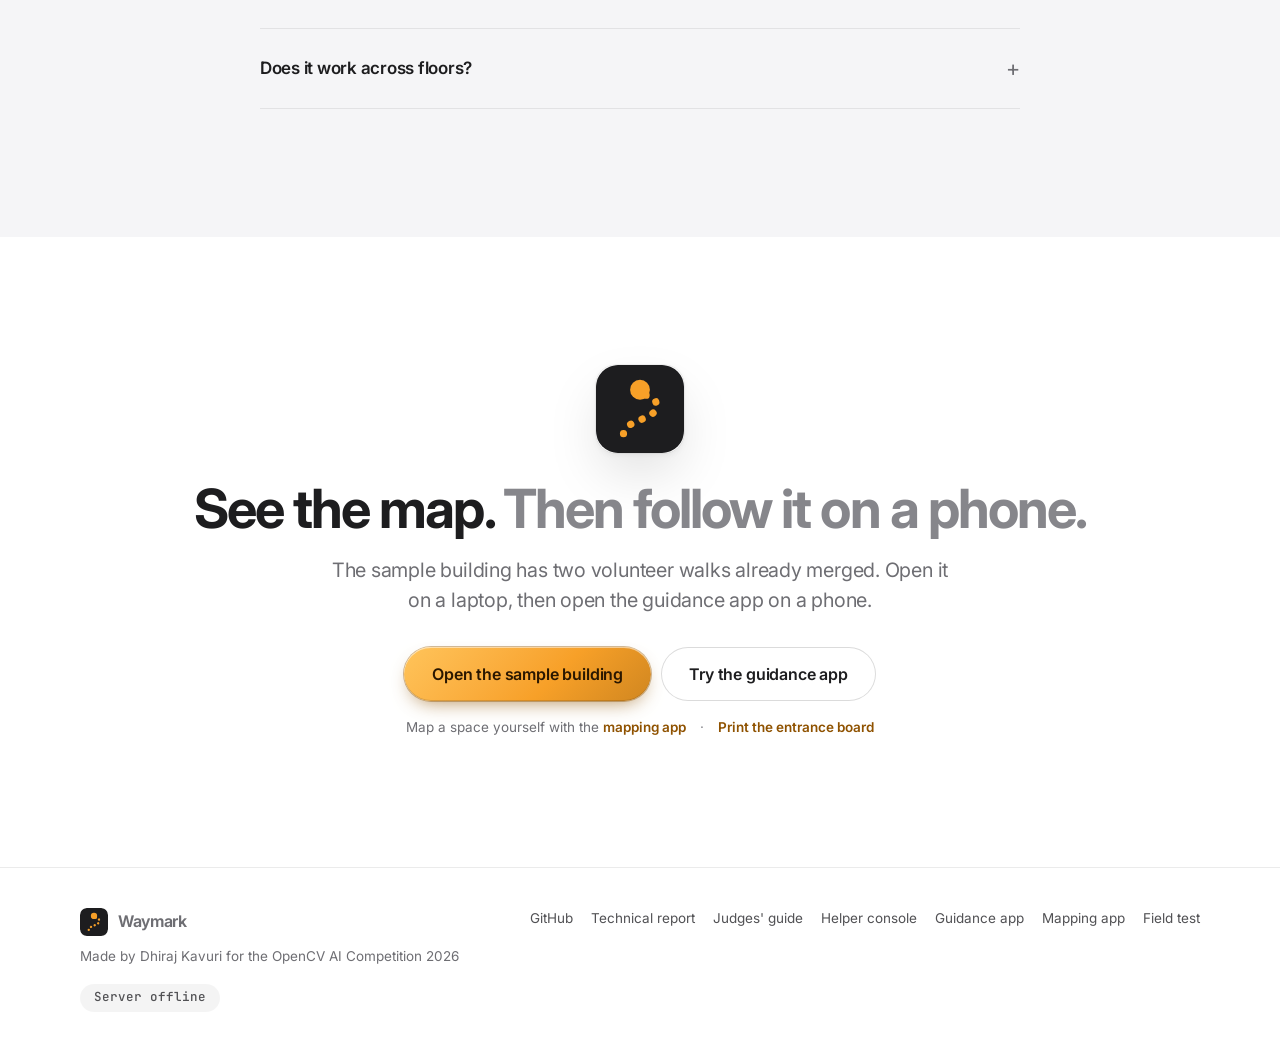
==== commit 6311e44d: "Hero: impact and proof numbers above the fold" ====
--- a/web/index.html
+++ b/web/index.html
@@ -52,6 +52,12 @@
           <svg viewBox="0 0 24 24" fill="none" stroke="currentColor" stroke-width="2" stroke-linecap="round" stroke-linejoin="round" aria-hidden="true"><path d="M5 12h14M13 6l6 6-6 6"/></svg>
         </a>
         <a class="btn btn-outline btn-lg" href="/go.html">Try the guidance app</a>
+      </div>
+      <div class="heroproof" role="list" aria-label="Key numbers">
+        <div role="listitem"><b>338M</b><span>people with blindness or serious vision loss</span></div>
+        <div role="listitem"><b>15 min</b><span>to map a floor, with 2 phones and 0 beacons</span></div>
+        <div role="listitem"><b>1.4 cm</b><span>visitor located on real indoor video</span></div>
+        <div role="listitem"><b>$4/day</b><span>runs a building on one AWS server</span></div>
       </div>
       <p class="trust"><span>Free</span><span>Runs in the phone's browser</span><span>Used with a cane or guide dog</span></p>
     </div>
--- a/web/assets/landing.css
+++ b/web/assets/landing.css
@@ -560,3 +560,11 @@
 .impact span{display:block;margin-top:6px;font-size:var(--fs-small);color:var(--ink-3);line-height:1.4}
 .impact .impact__ours{background:var(--accent-wash);box-shadow:0 0 0 1px color-mix(in oklab,var(--accent) 40%,transparent)}
 @media (max-width:760px){.impact{grid-template-columns:1fr}}
+
+/* Hero proof numbers: what a 10-second skim must catch */
+.heroproof{display:grid;grid-template-columns:repeat(4,1fr);gap:10px;max-width:880px;margin:28px auto 0;text-align:left}
+.heroproof>div{padding:14px 16px;border-radius:var(--r-md);background:var(--surface);box-shadow:var(--shadow-1)}
+.heroproof>div:first-child{background:var(--accent-wash);box-shadow:0 0 0 1px color-mix(in oklab,var(--accent) 45%,transparent)}
+.heroproof b{display:block;font-family:var(--font-display);font-size:clamp(24px,2.6vw,32px);font-weight:750;letter-spacing:-.03em;line-height:1.05;color:var(--ink)}
+.heroproof span{display:block;margin-top:4px;font-size:13px;line-height:1.35;color:var(--ink-3)}
+@media (max-width:760px){.heroproof{grid-template-columns:1fr 1fr}}
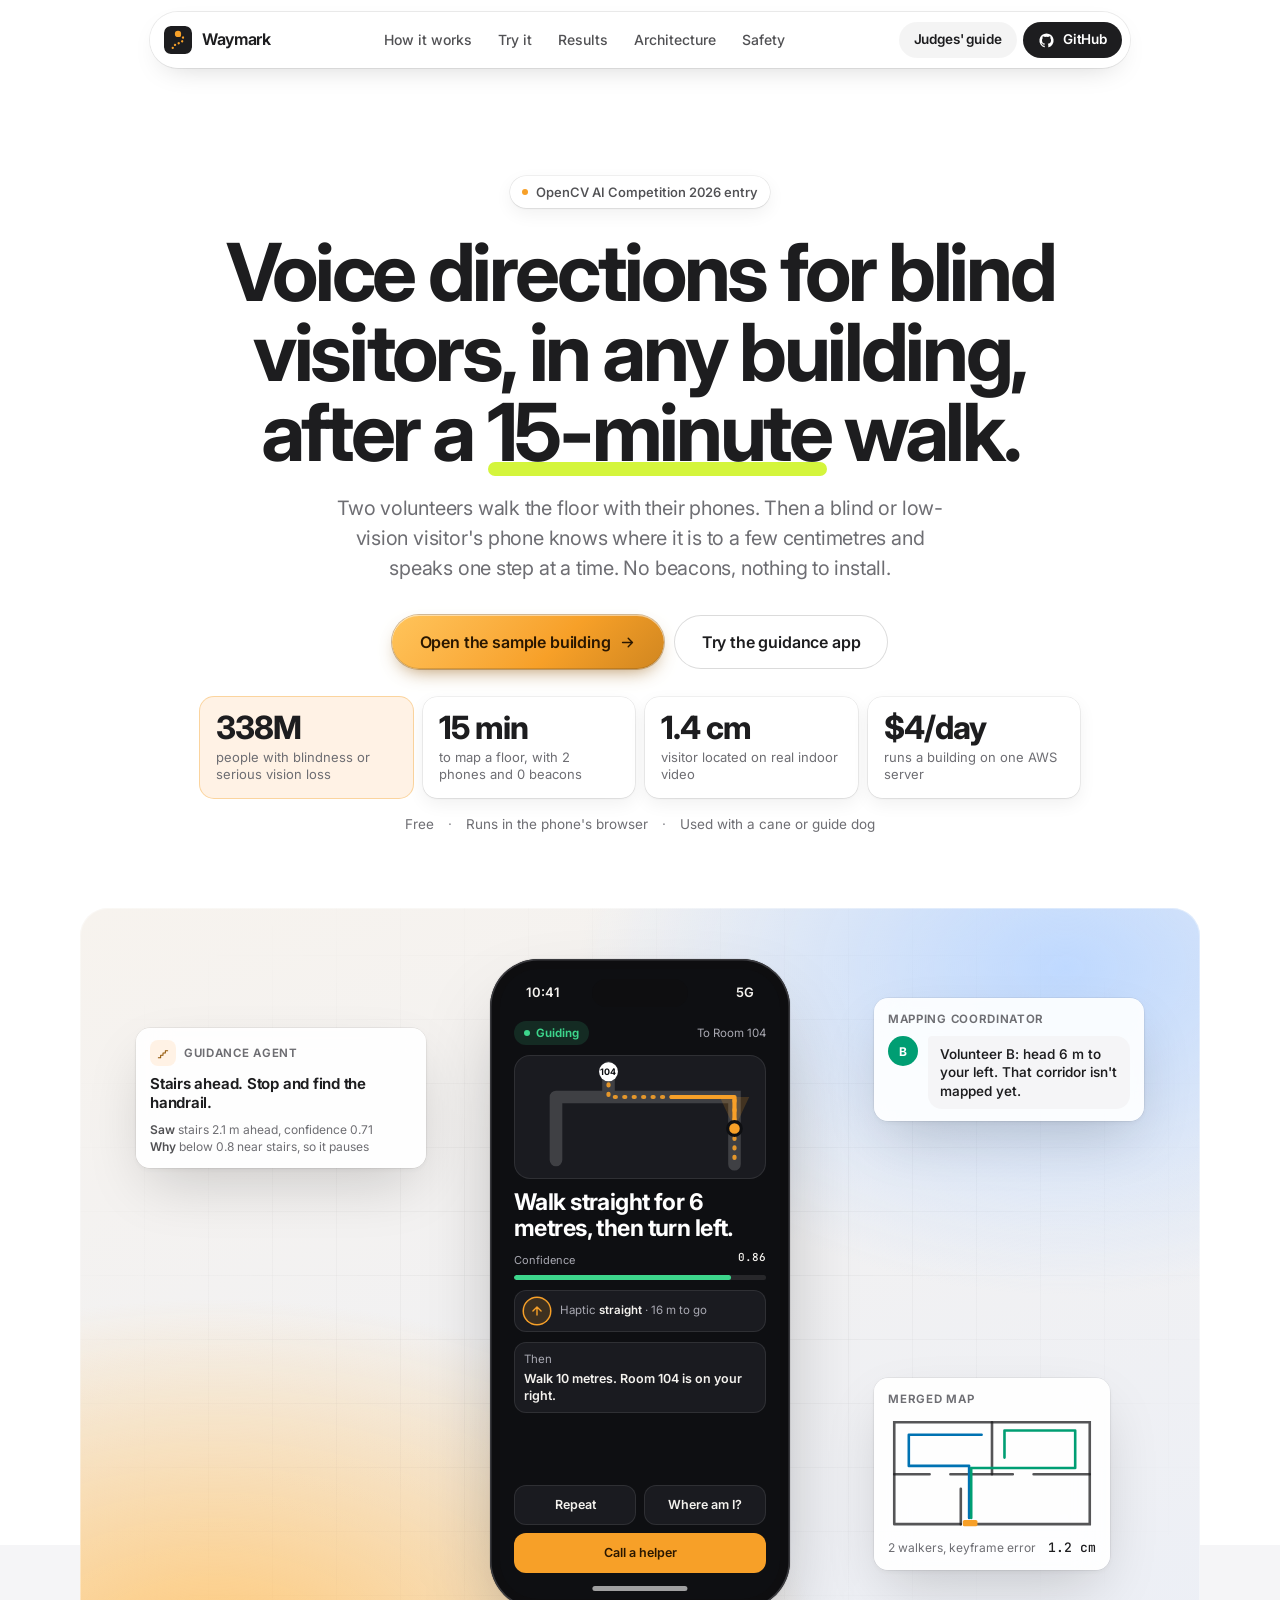
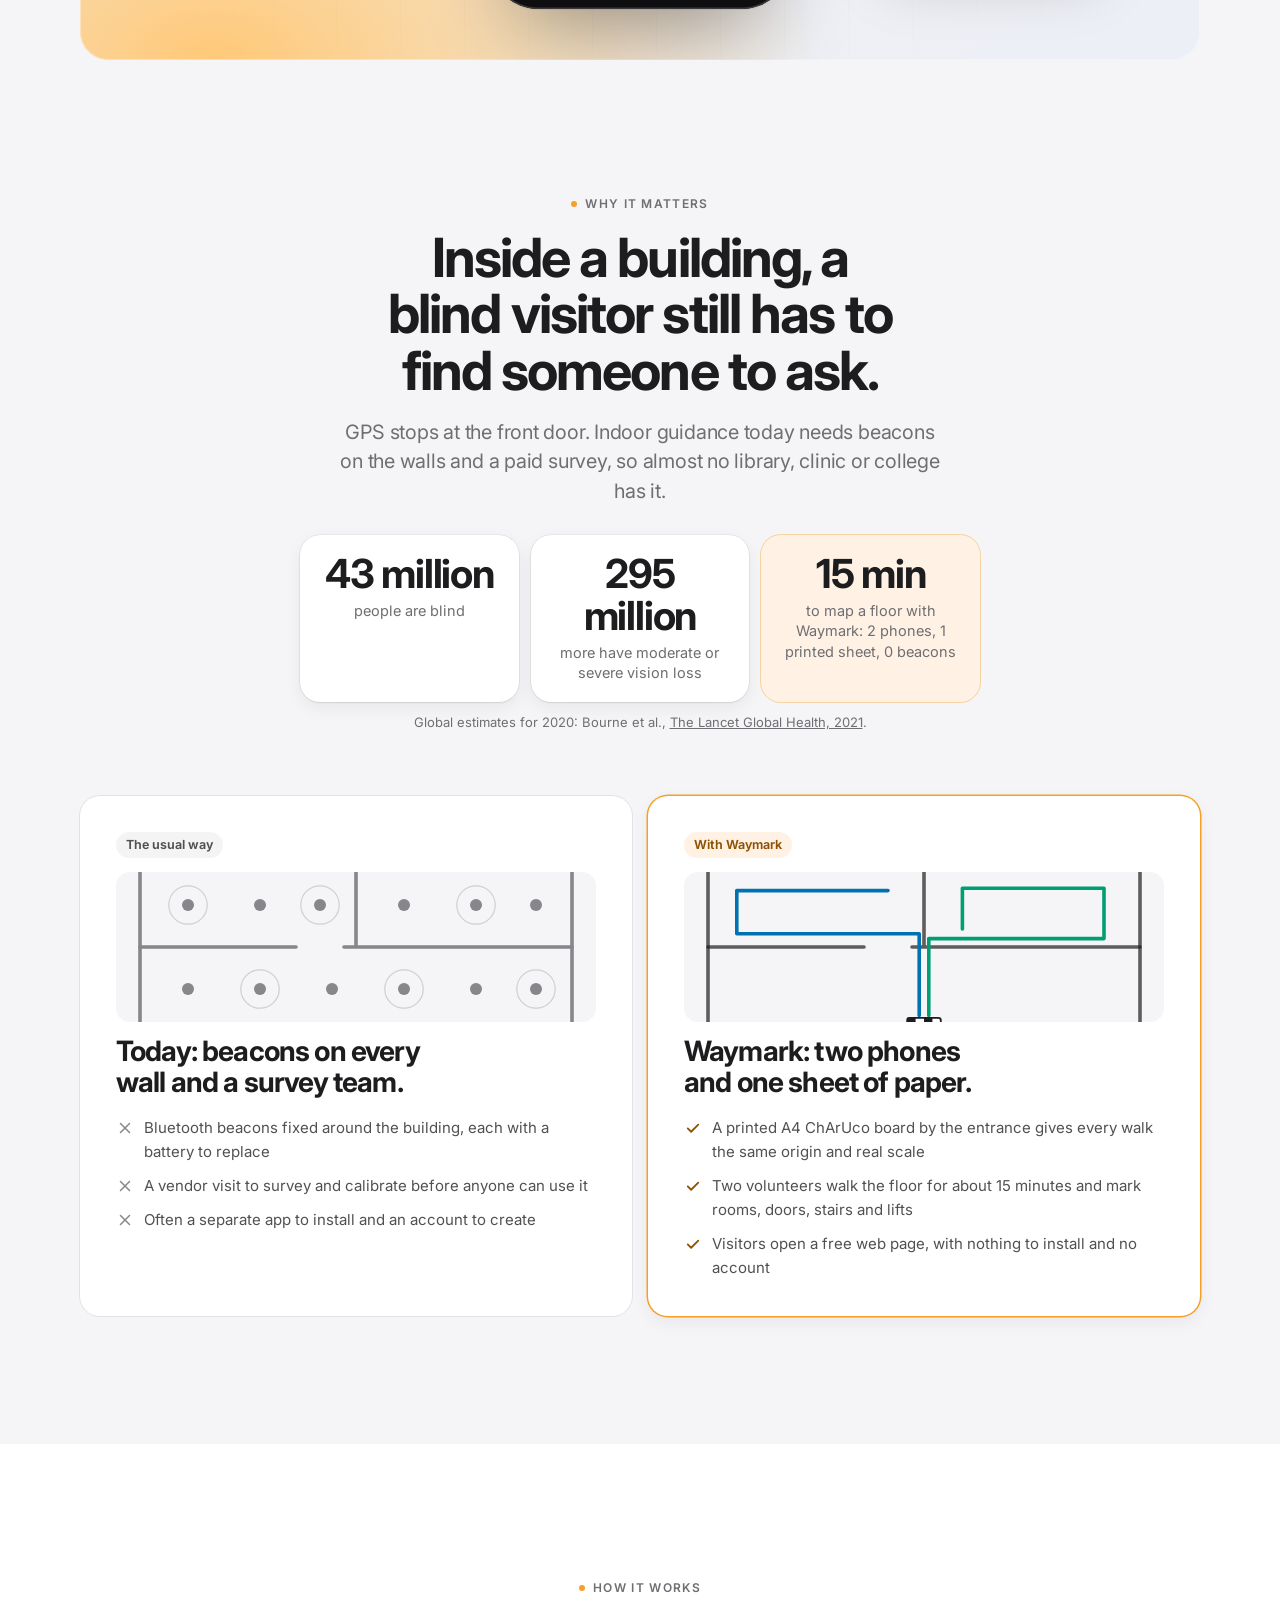
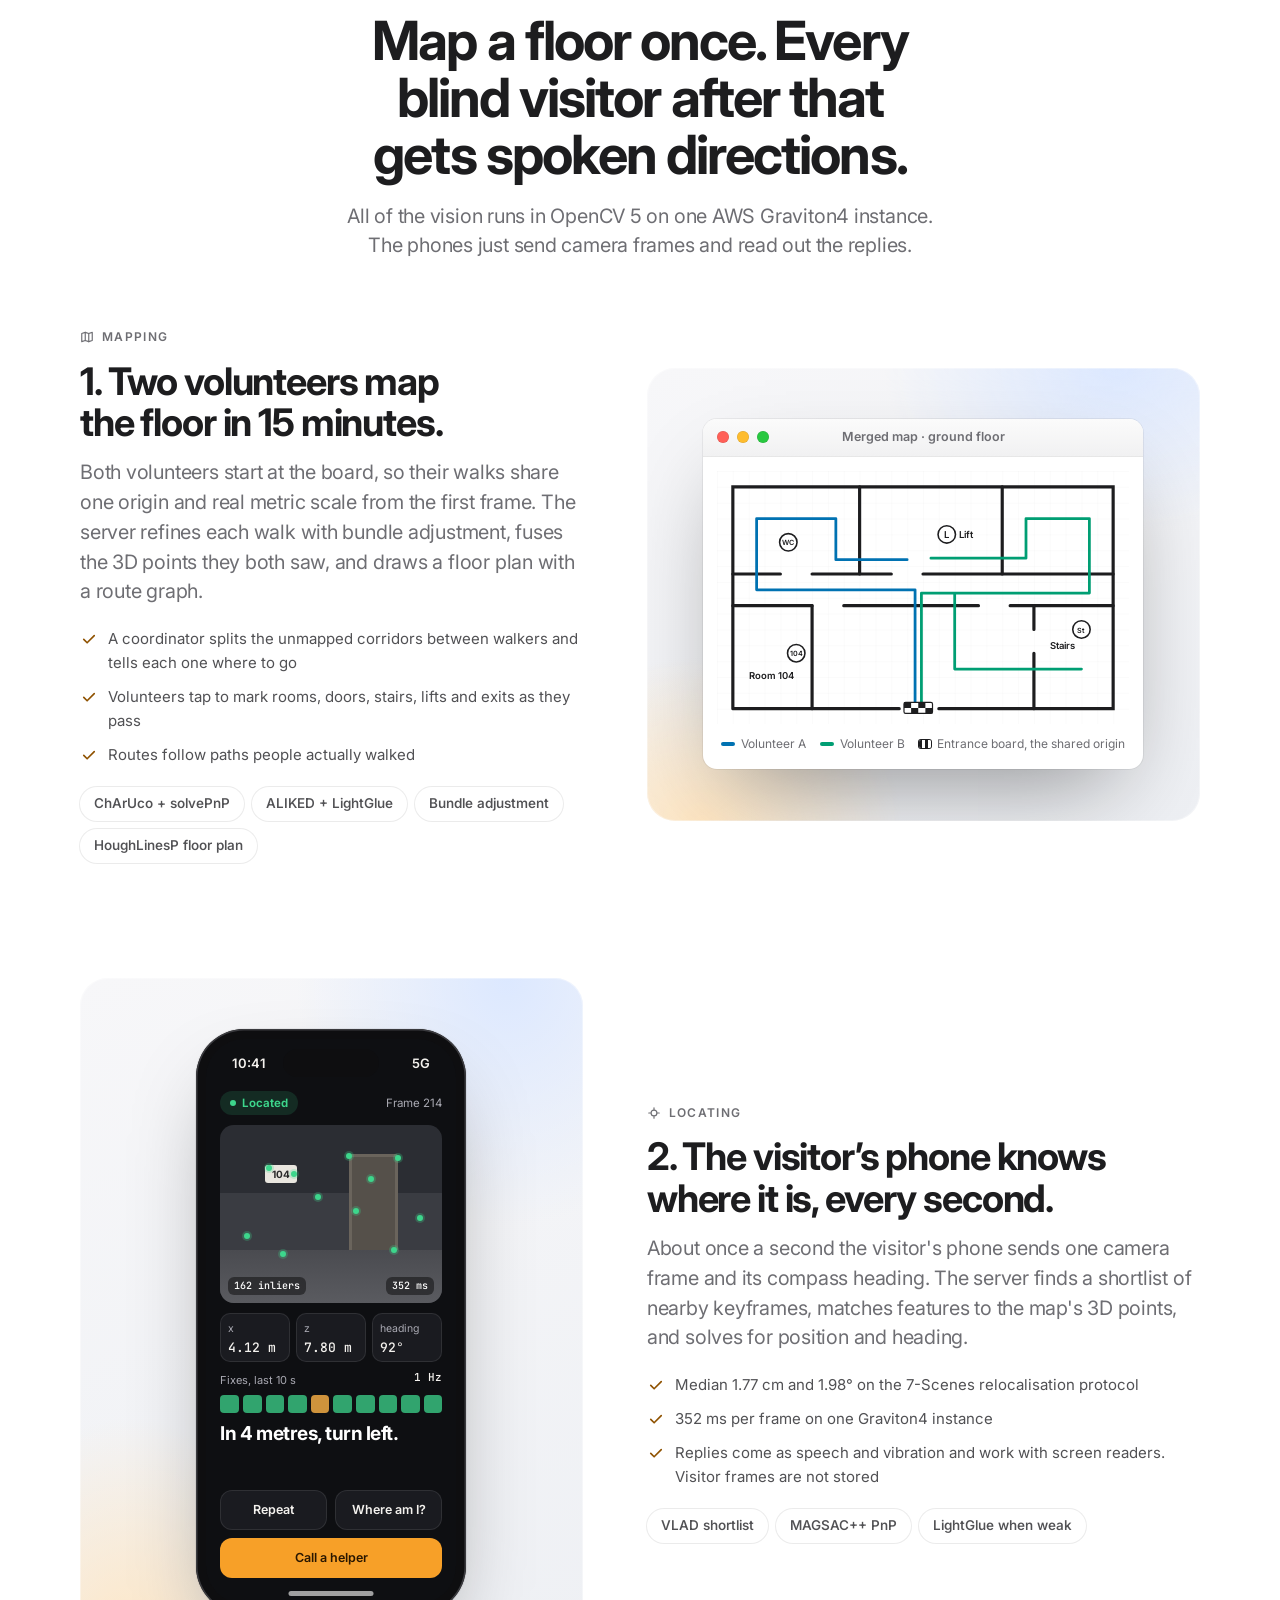
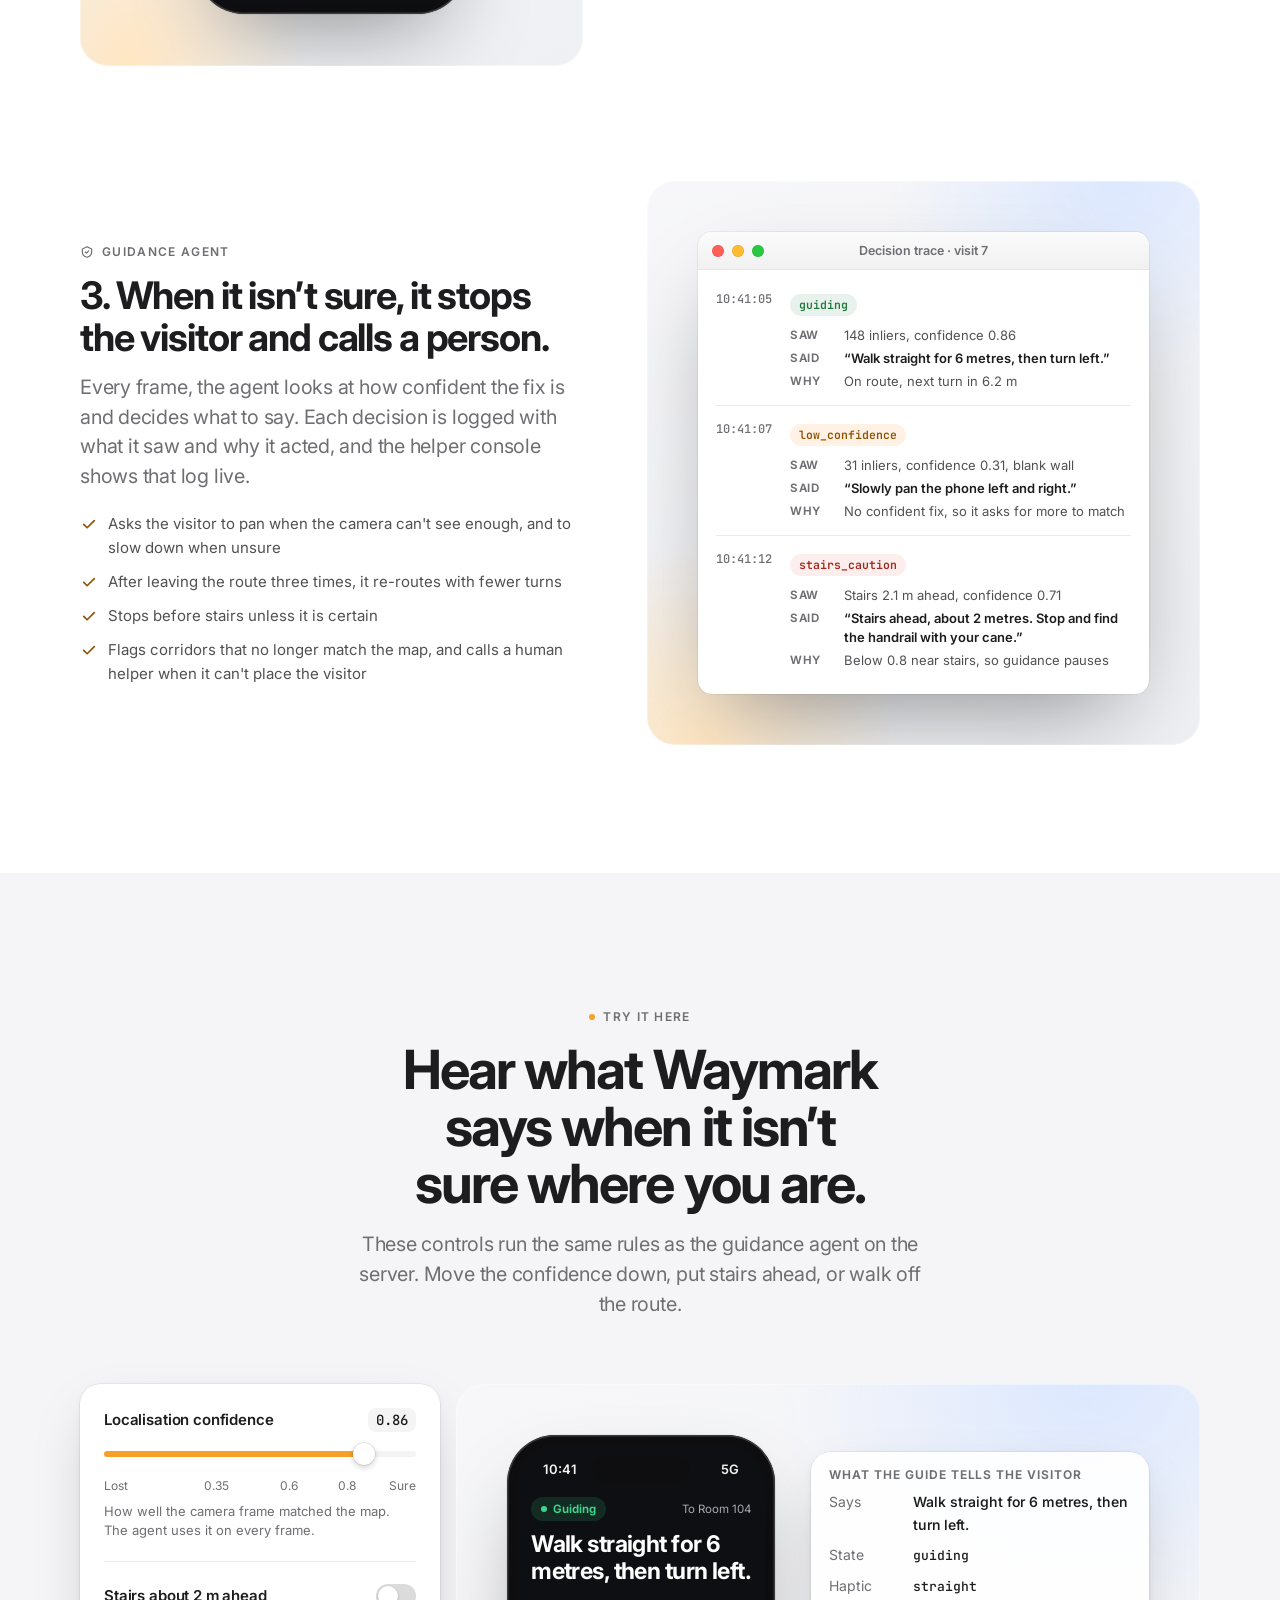
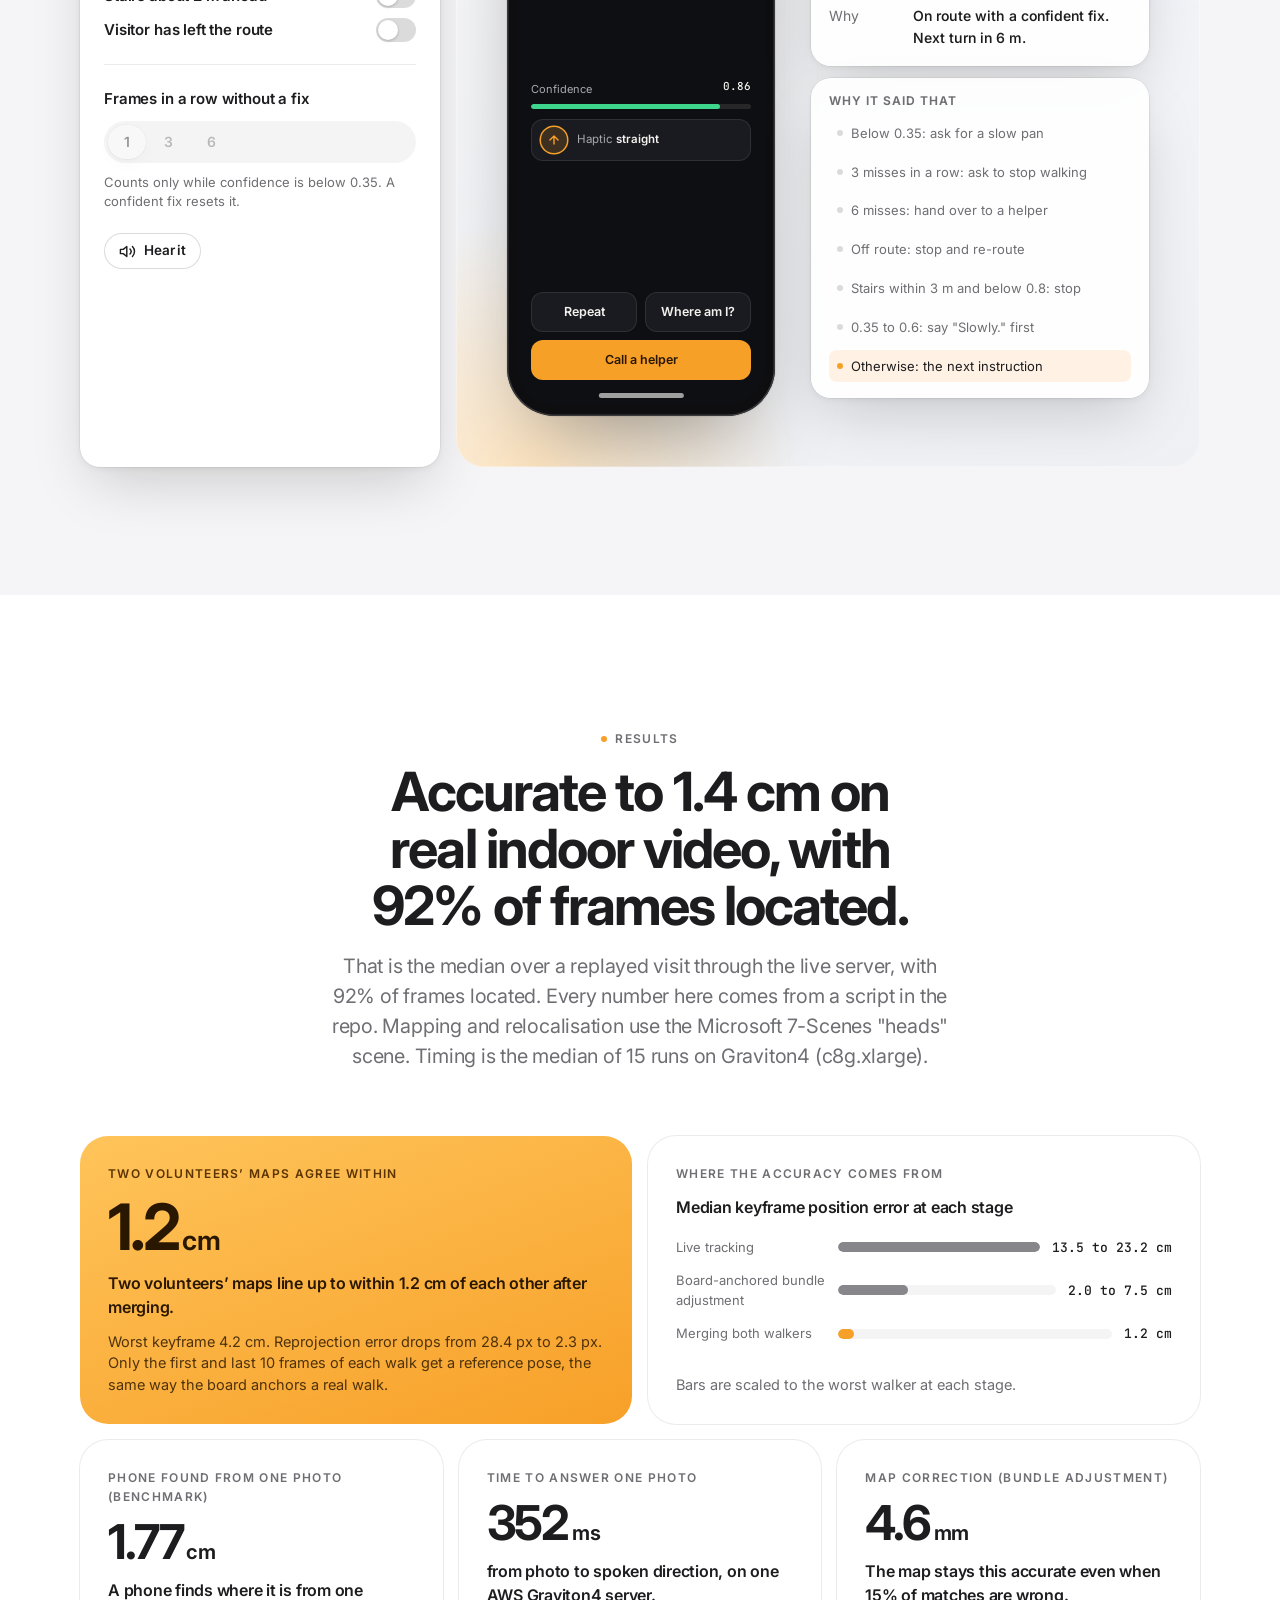
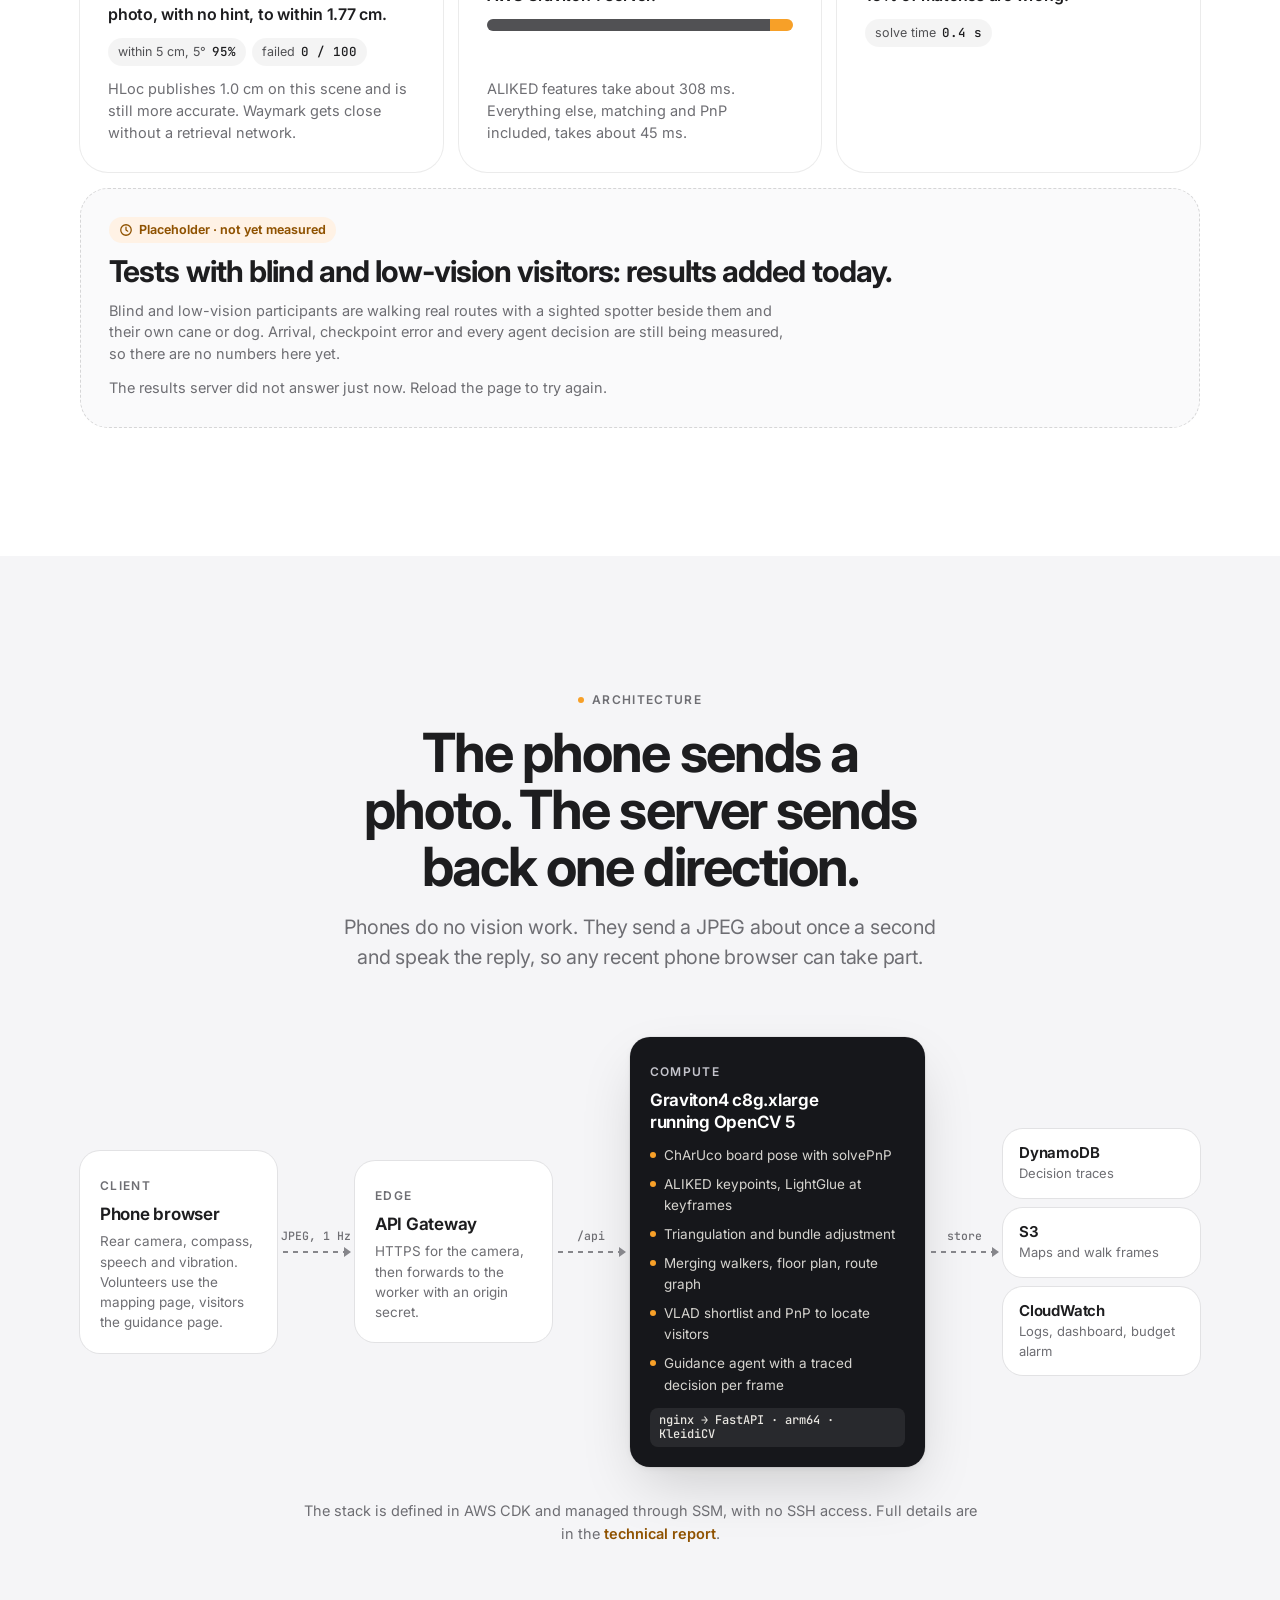
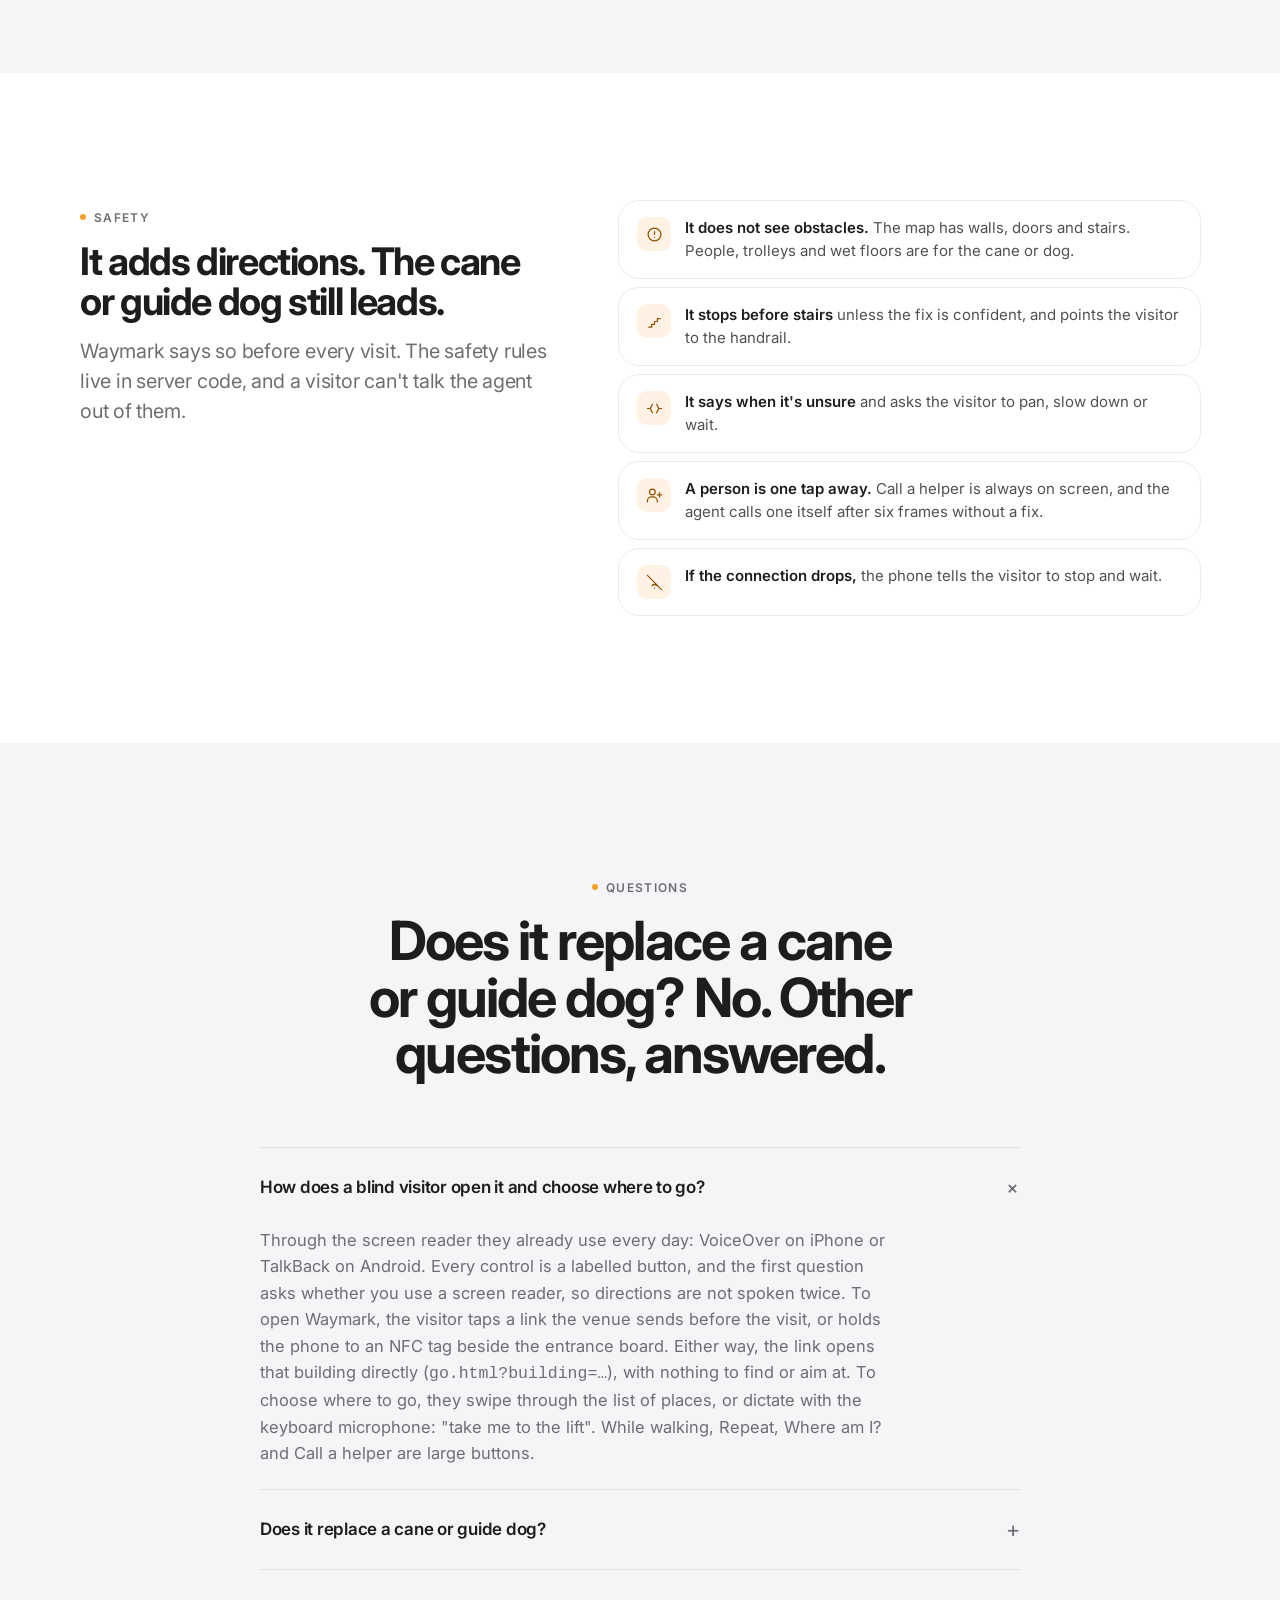
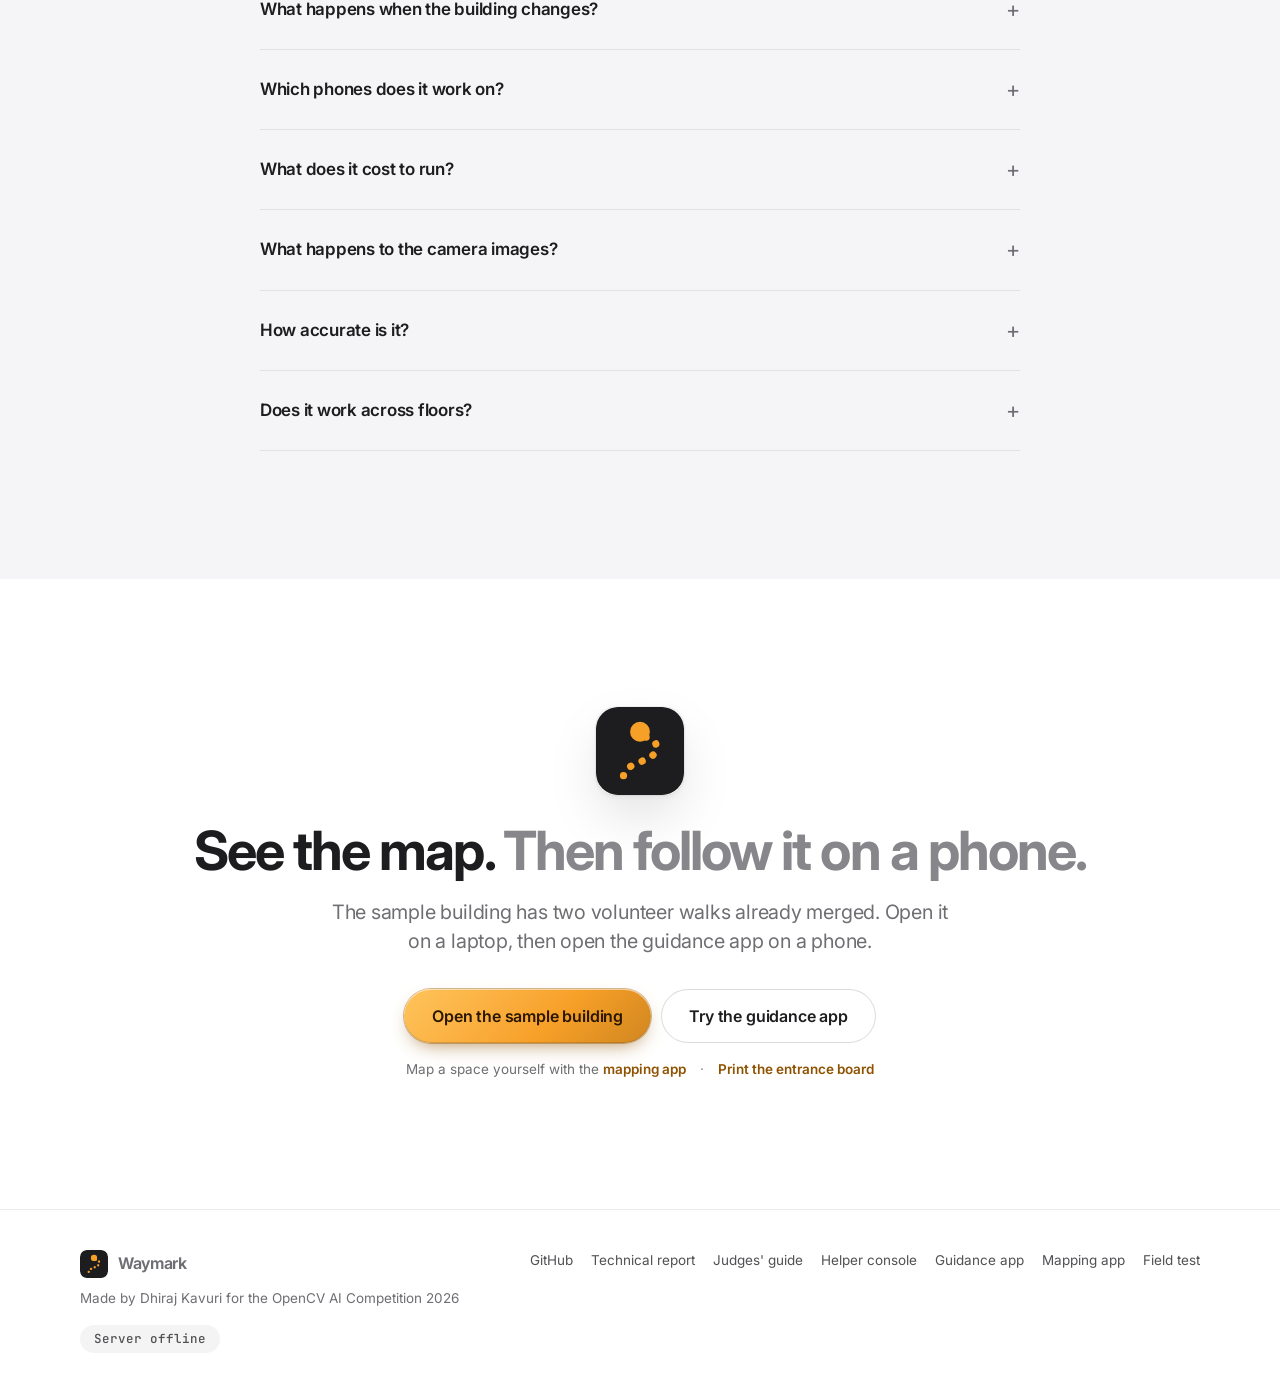
==== commit fd5f8f8d: "How a blind visitor opens Waymark: building link, NFC tag, screen reader" ====
--- a/web/index.html
+++ b/web/index.html
@@ -526,6 +526,10 @@
         <h2 id="faq-title">Does it replace a cane or guide dog? No. Other questions, answered.</h2>
       </div>
       <div class="faq">
+        <details open>
+          <summary>How does a blind visitor open it and choose where to go?</summary>
+          <p>Through the screen reader they already use every day: VoiceOver on iPhone or TalkBack on Android. Every control is a labelled button, and the first question asks whether you use a screen reader, so directions are not spoken twice. To open Waymark, the visitor taps a link the venue sends before the visit, or holds the phone to an NFC tag beside the entrance board. Either way, the link opens that building directly (<code>go.html?building=…</code>), with nothing to find or aim at. To choose where to go, they swipe through the list of places, or dictate with the keyboard microphone: "take me to the lift". While walking, Repeat, Where am I? and Call a helper are large buttons.</p>
+        </details>
         <details>
           <summary>Does it replace a cane or guide dog?</summary>
           <p>No. Waymark knows where the walls, doors and stairs are. It knows nothing about people, bags on the floor or a door left open. The visitor keeps their cane or dog, and Waymark tells them which way to go.</p>
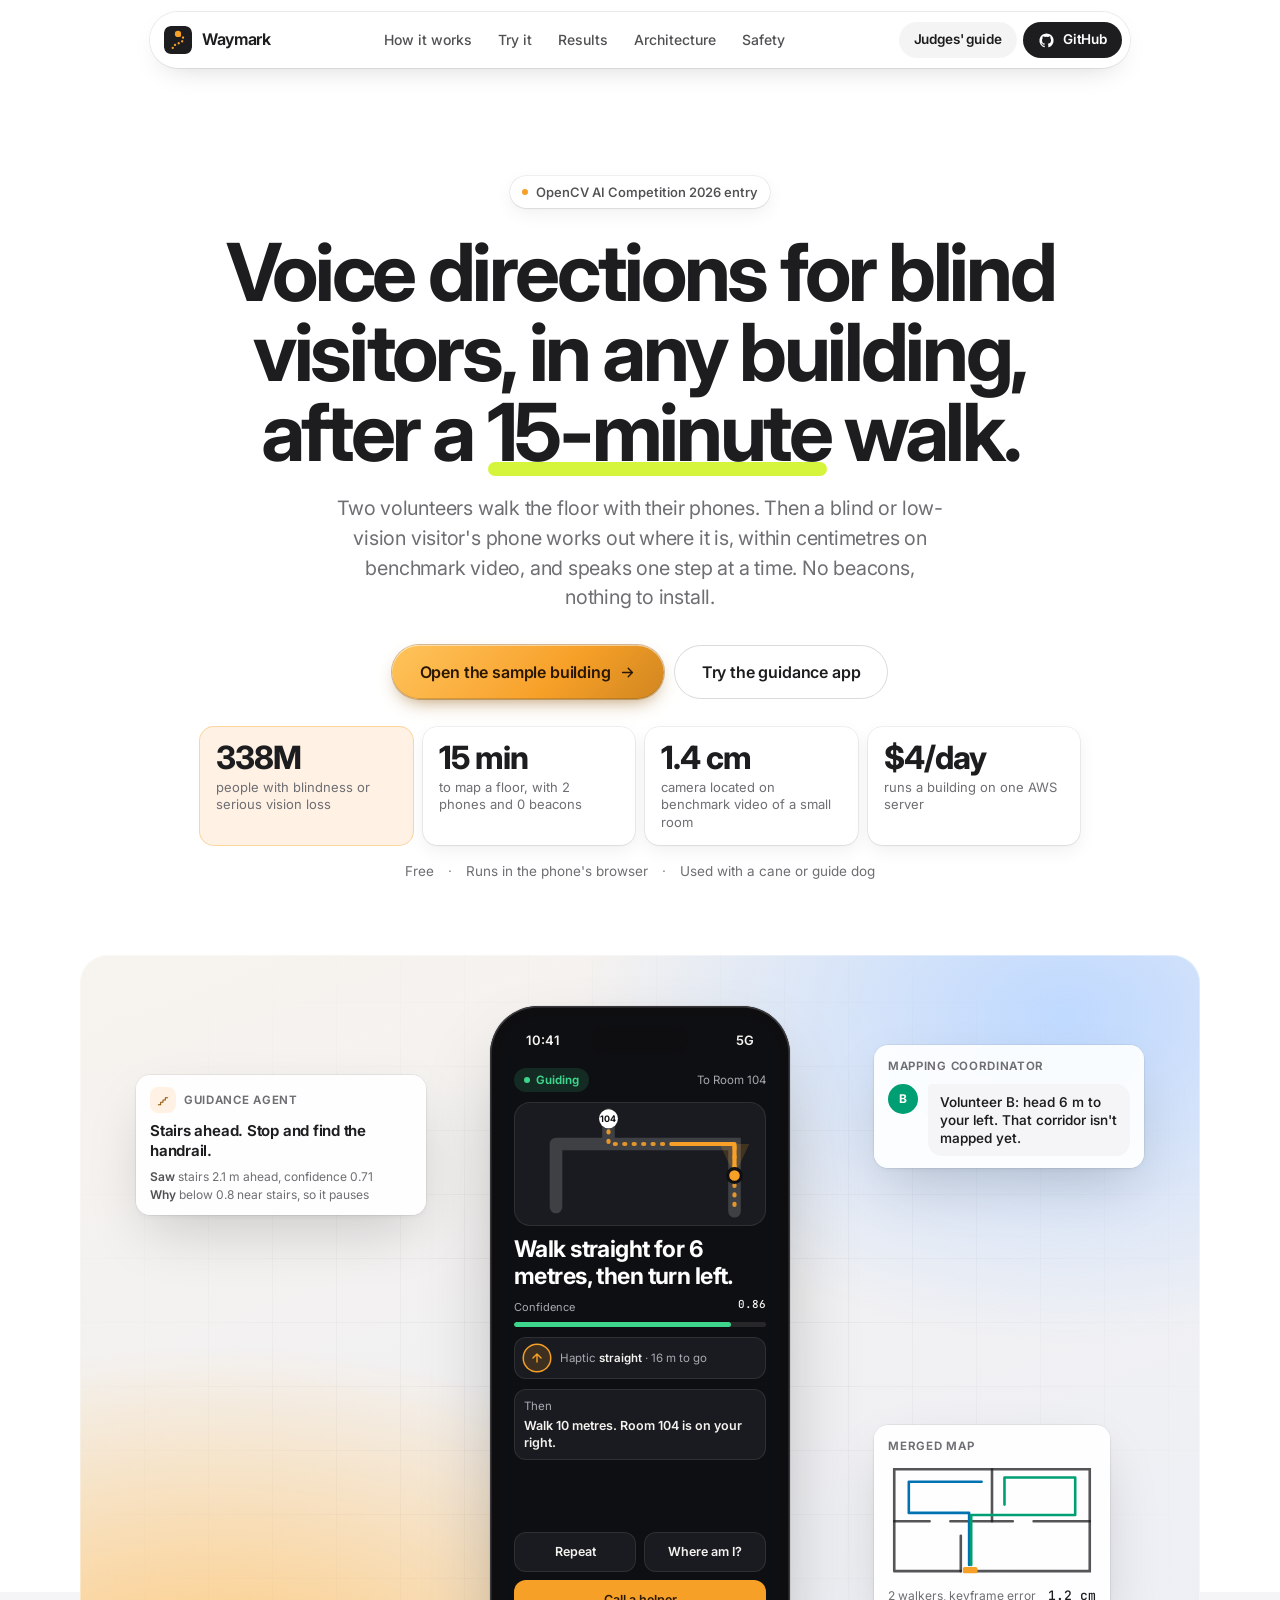
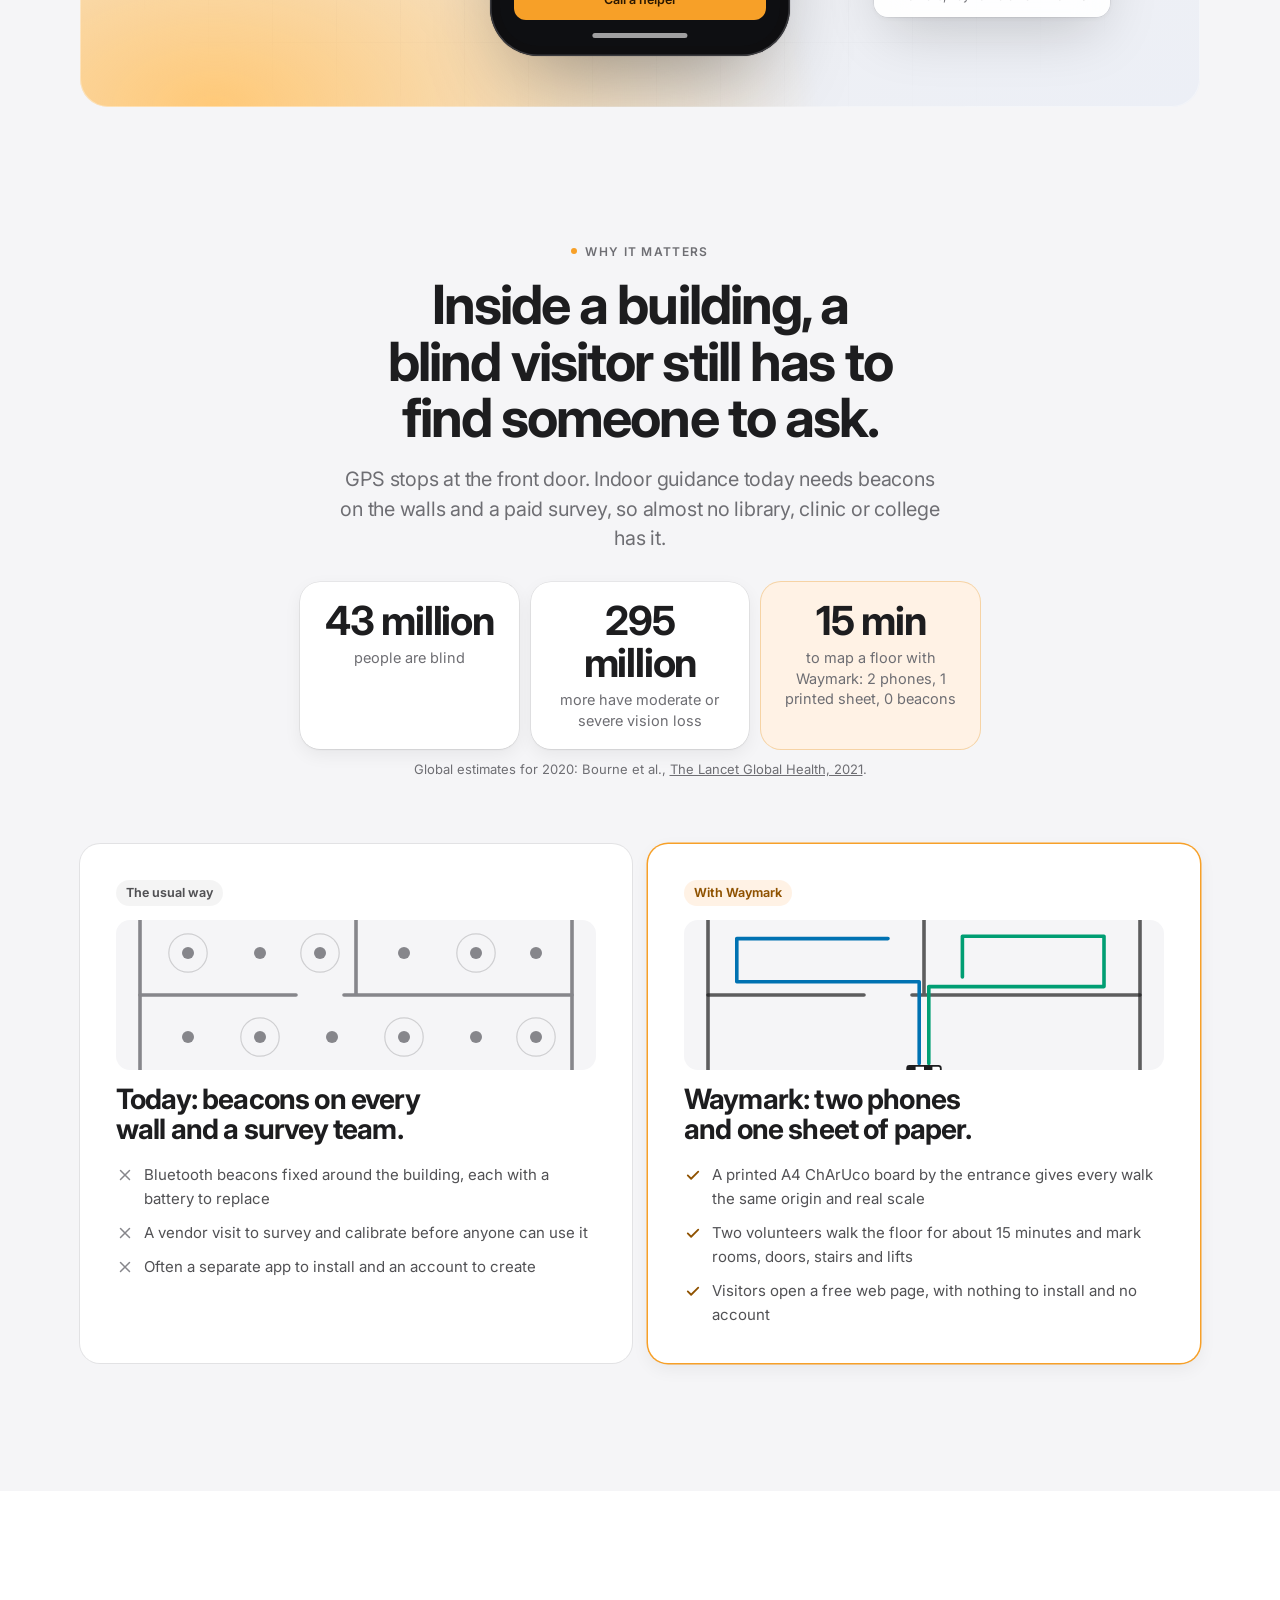
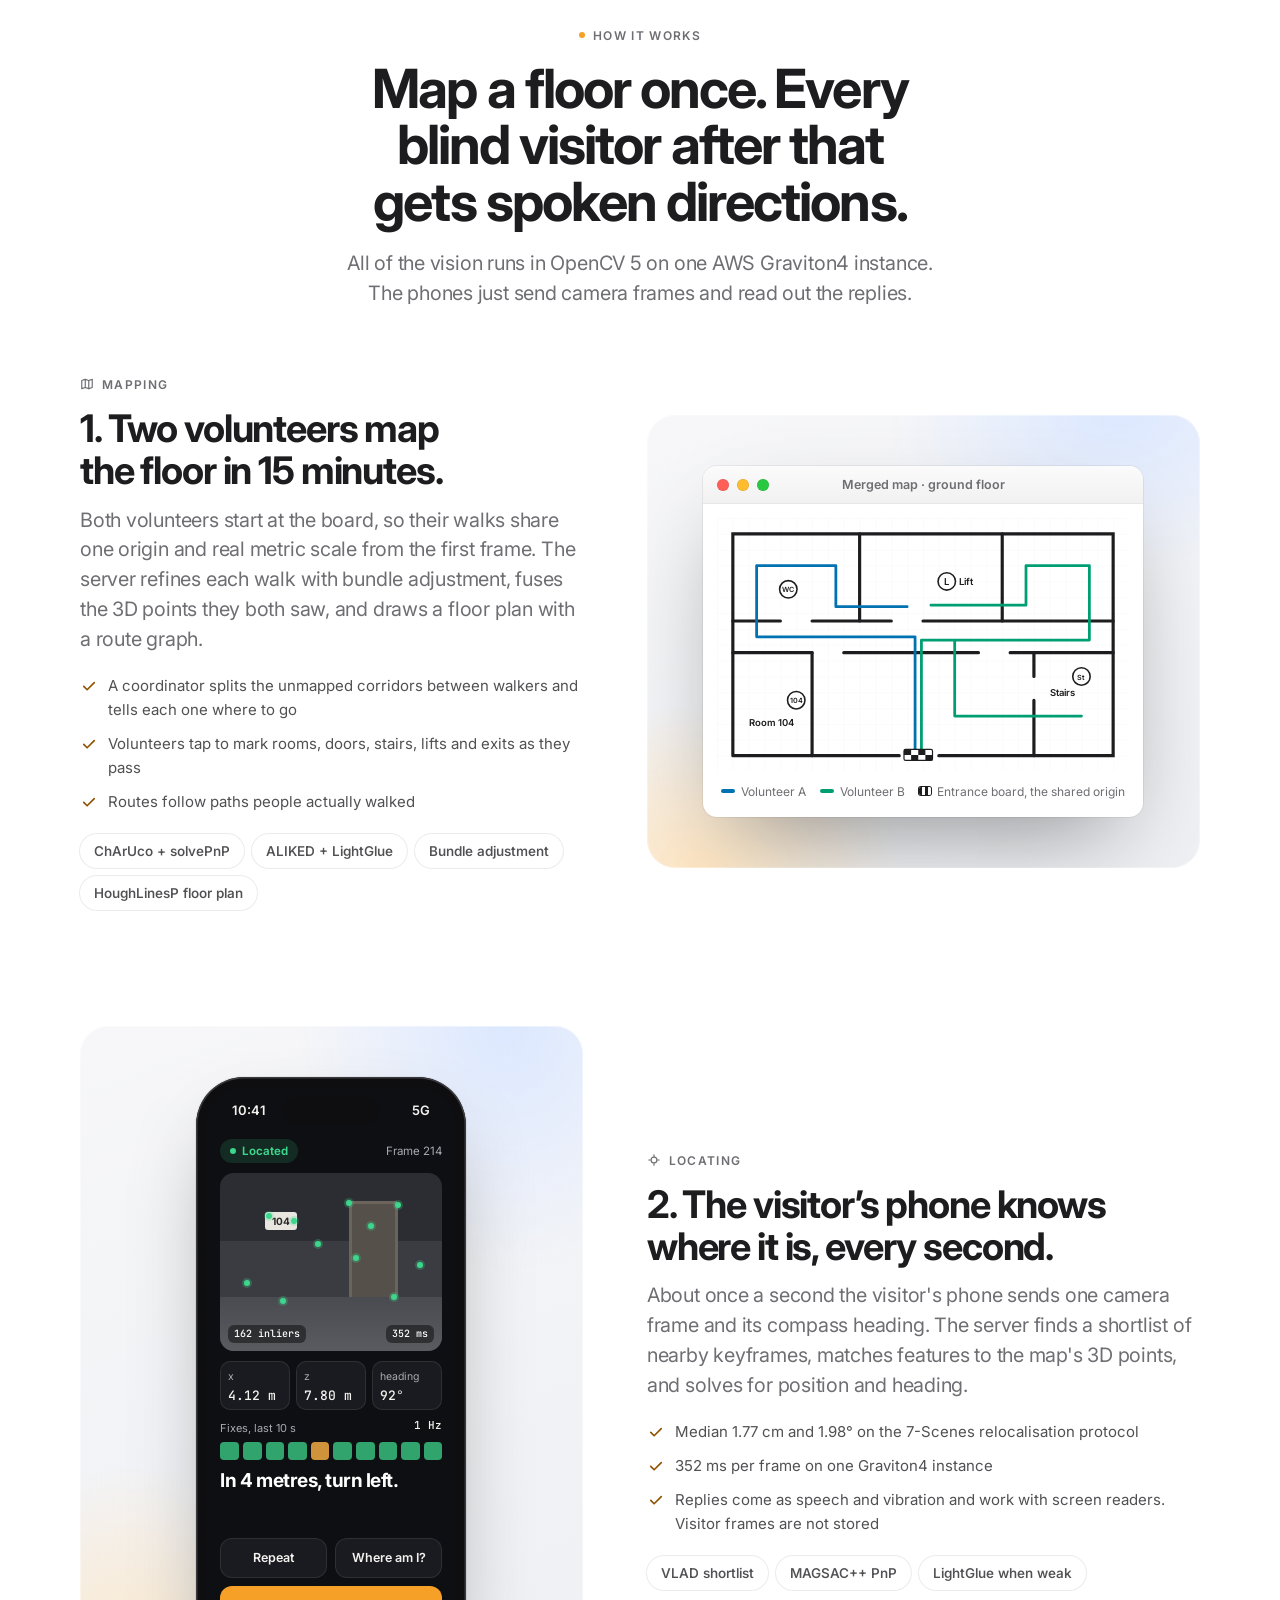
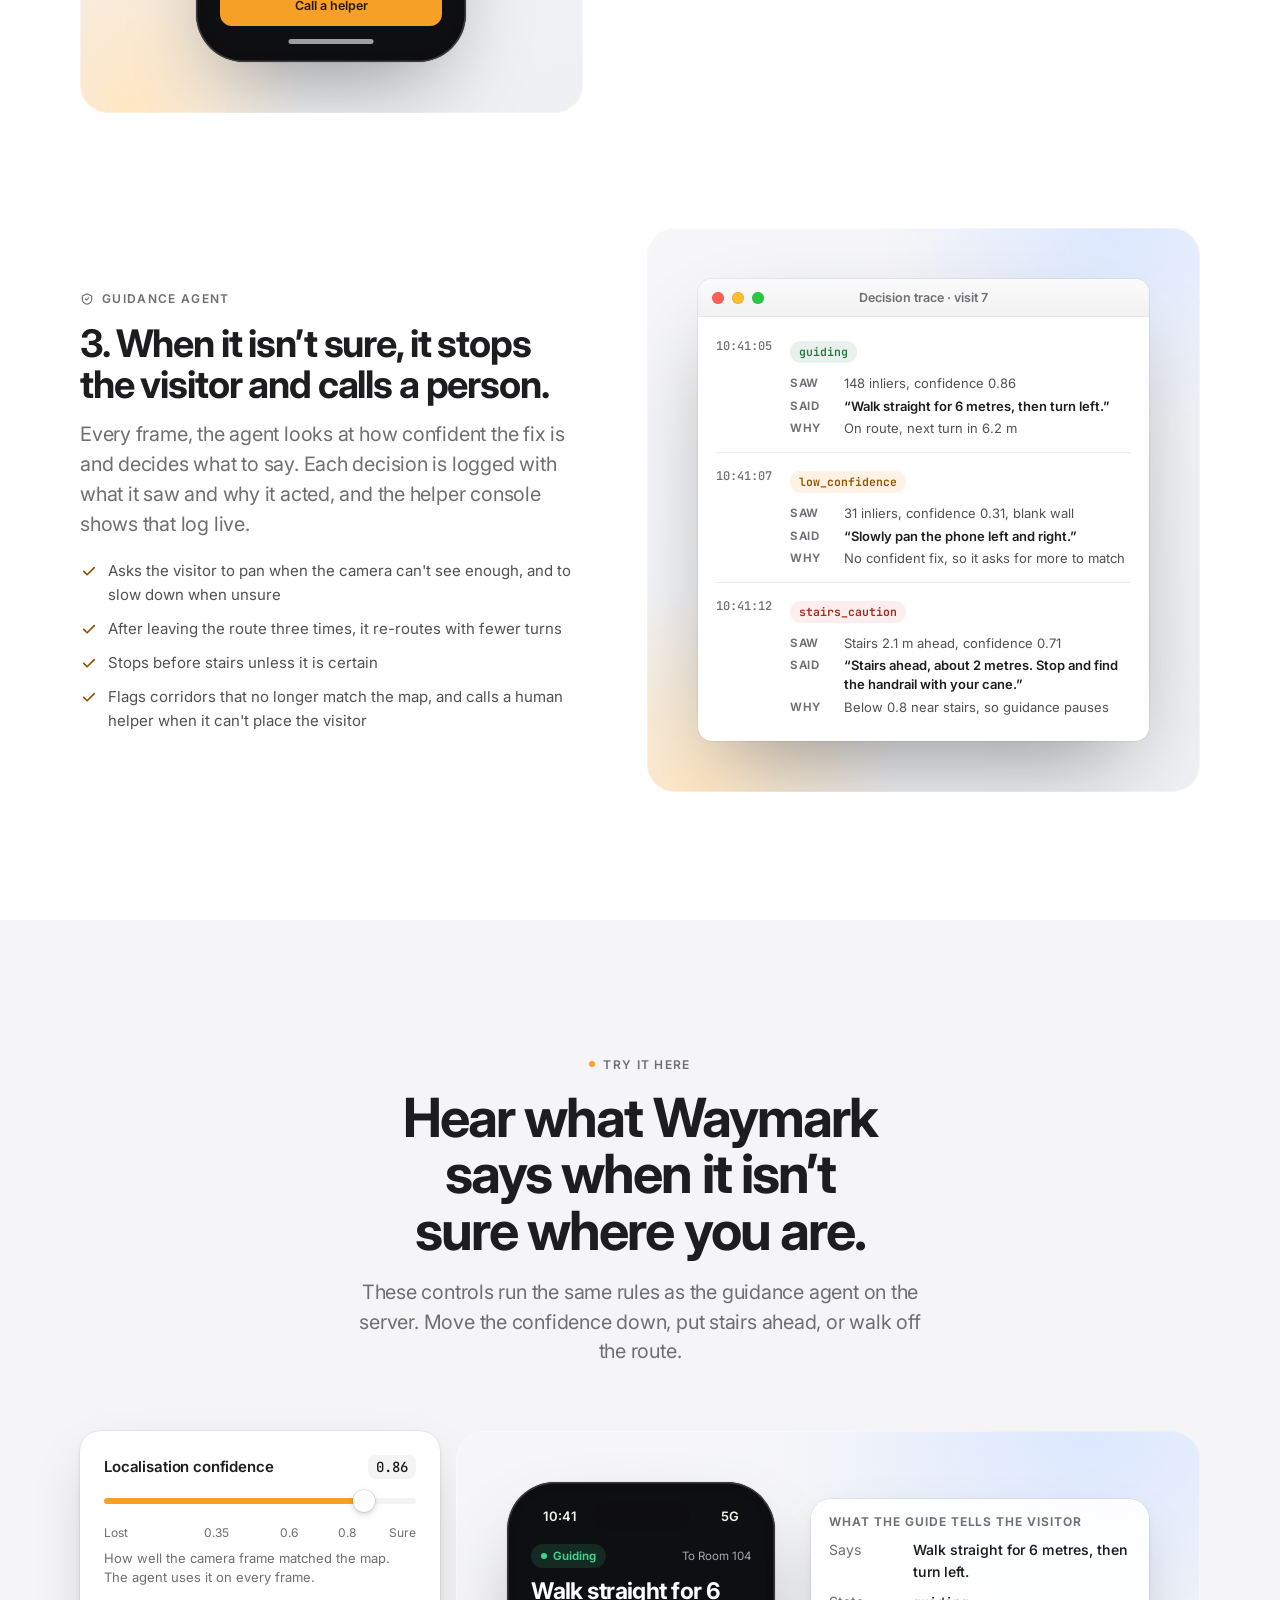
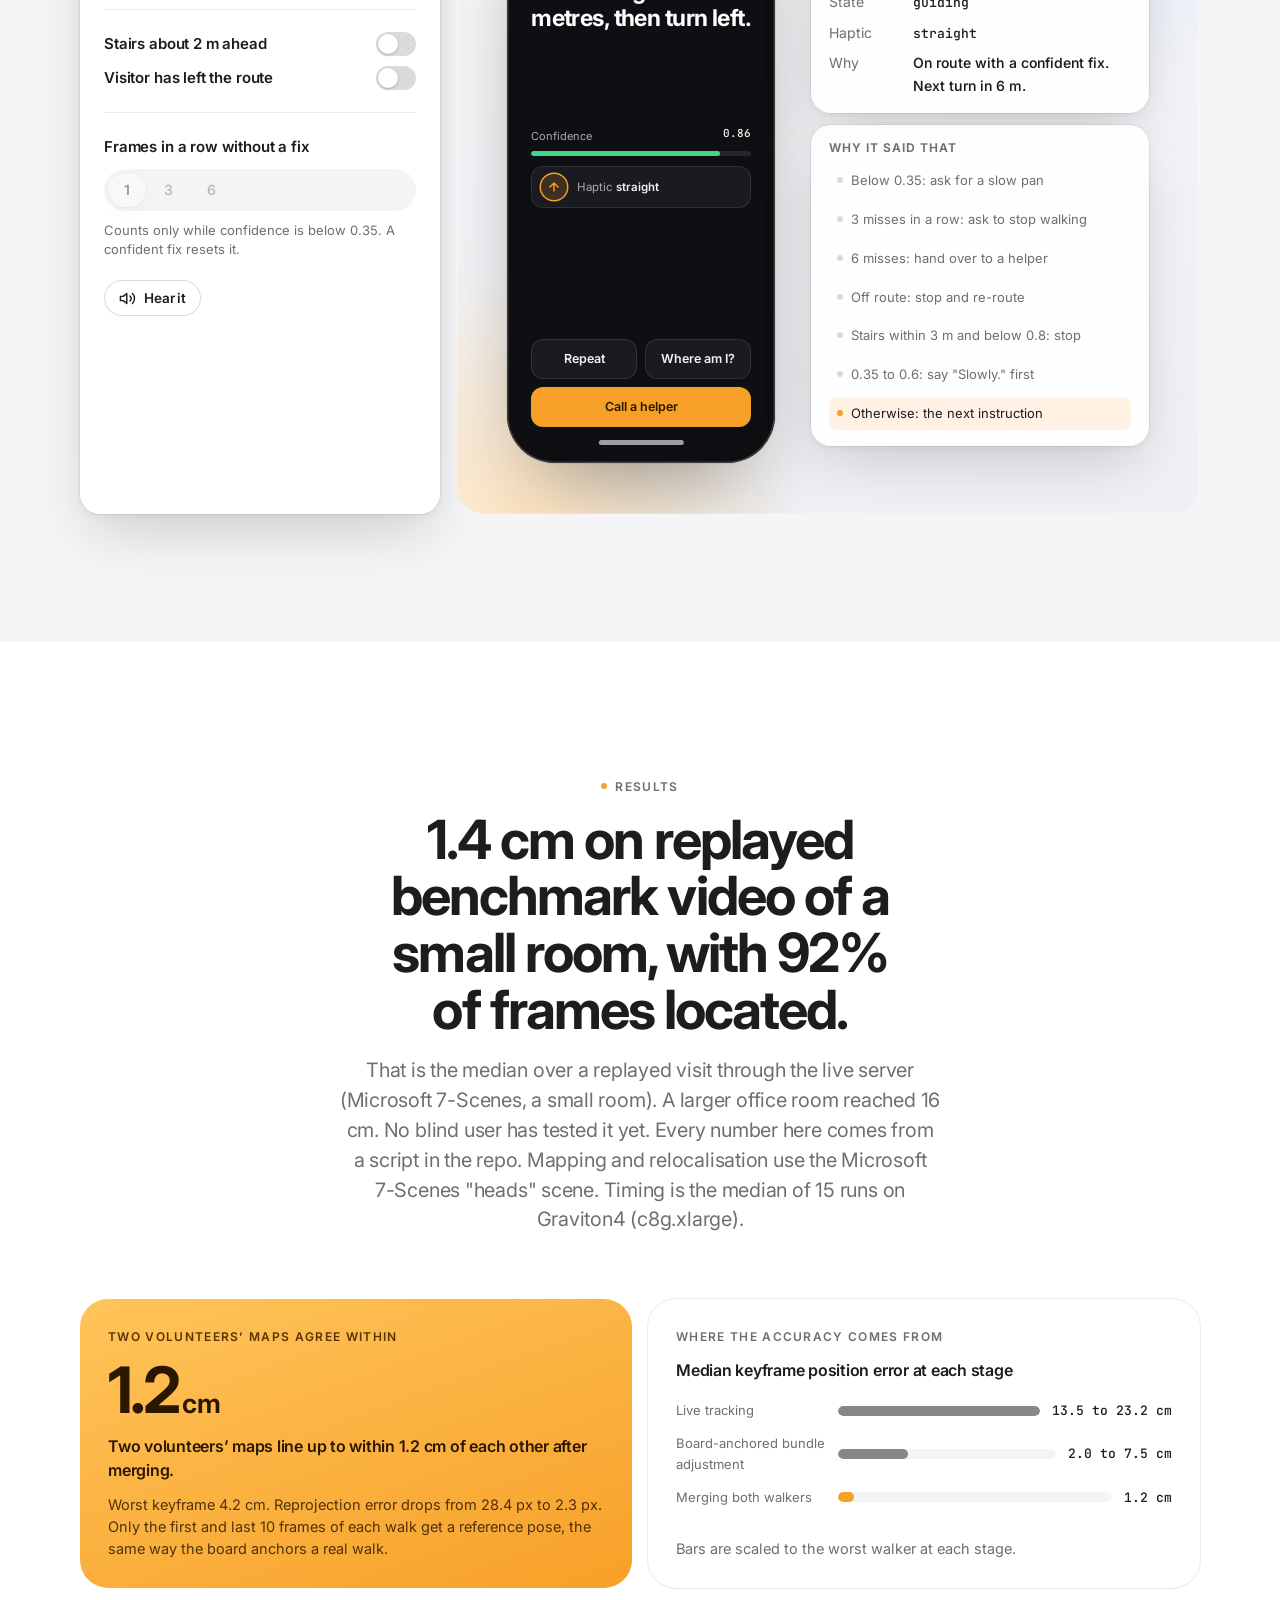
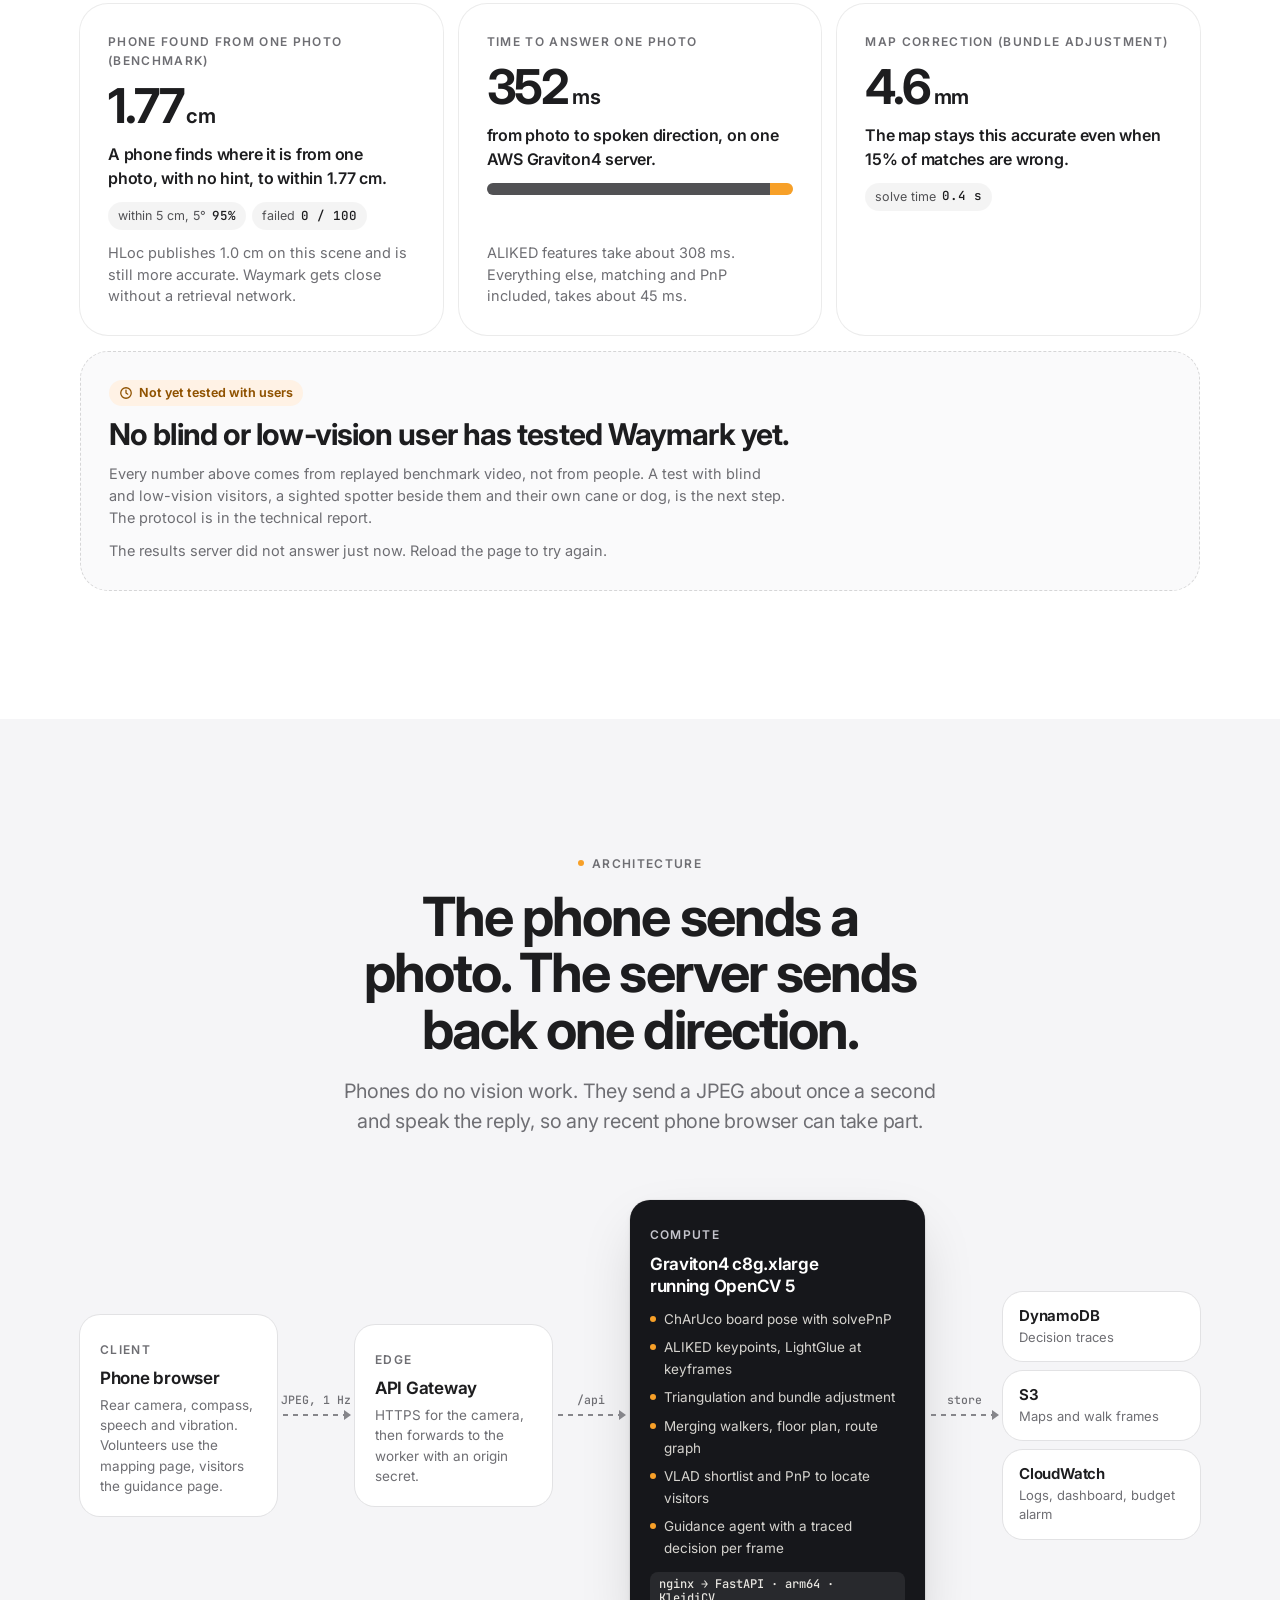
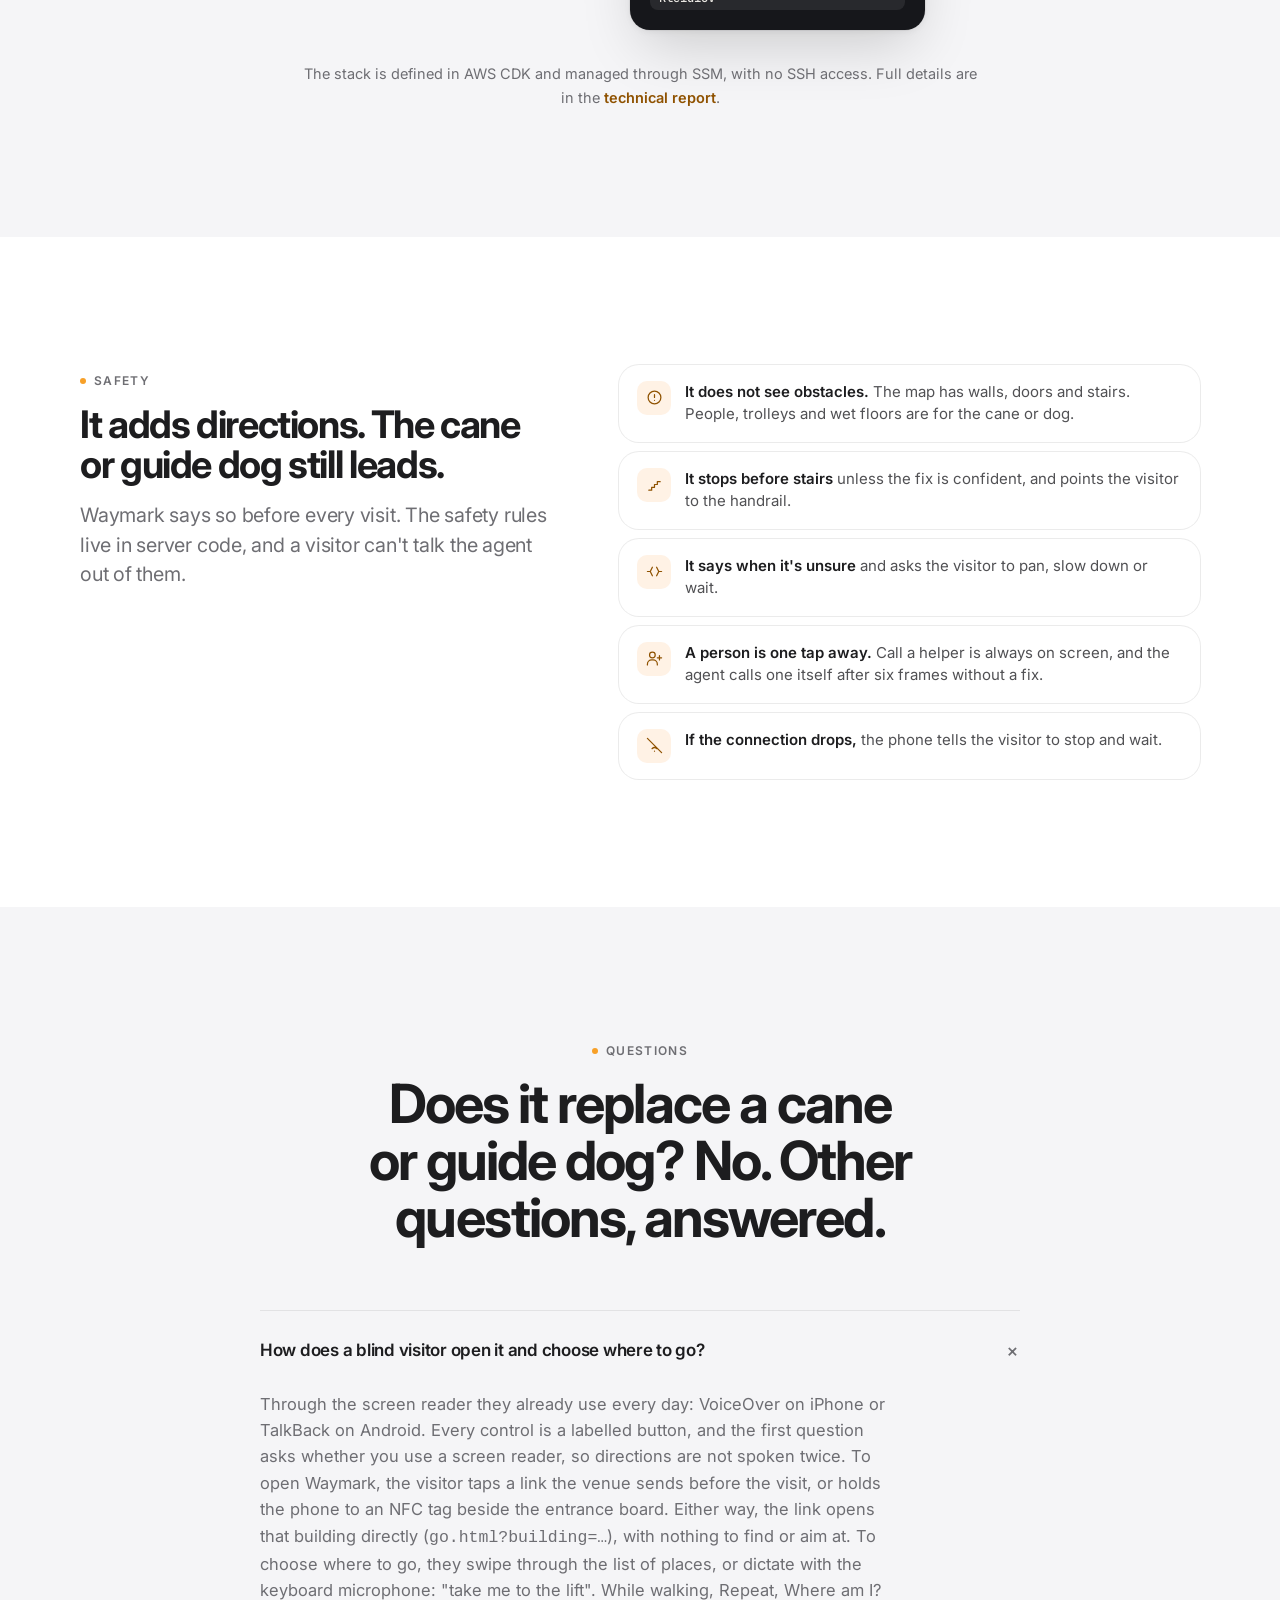
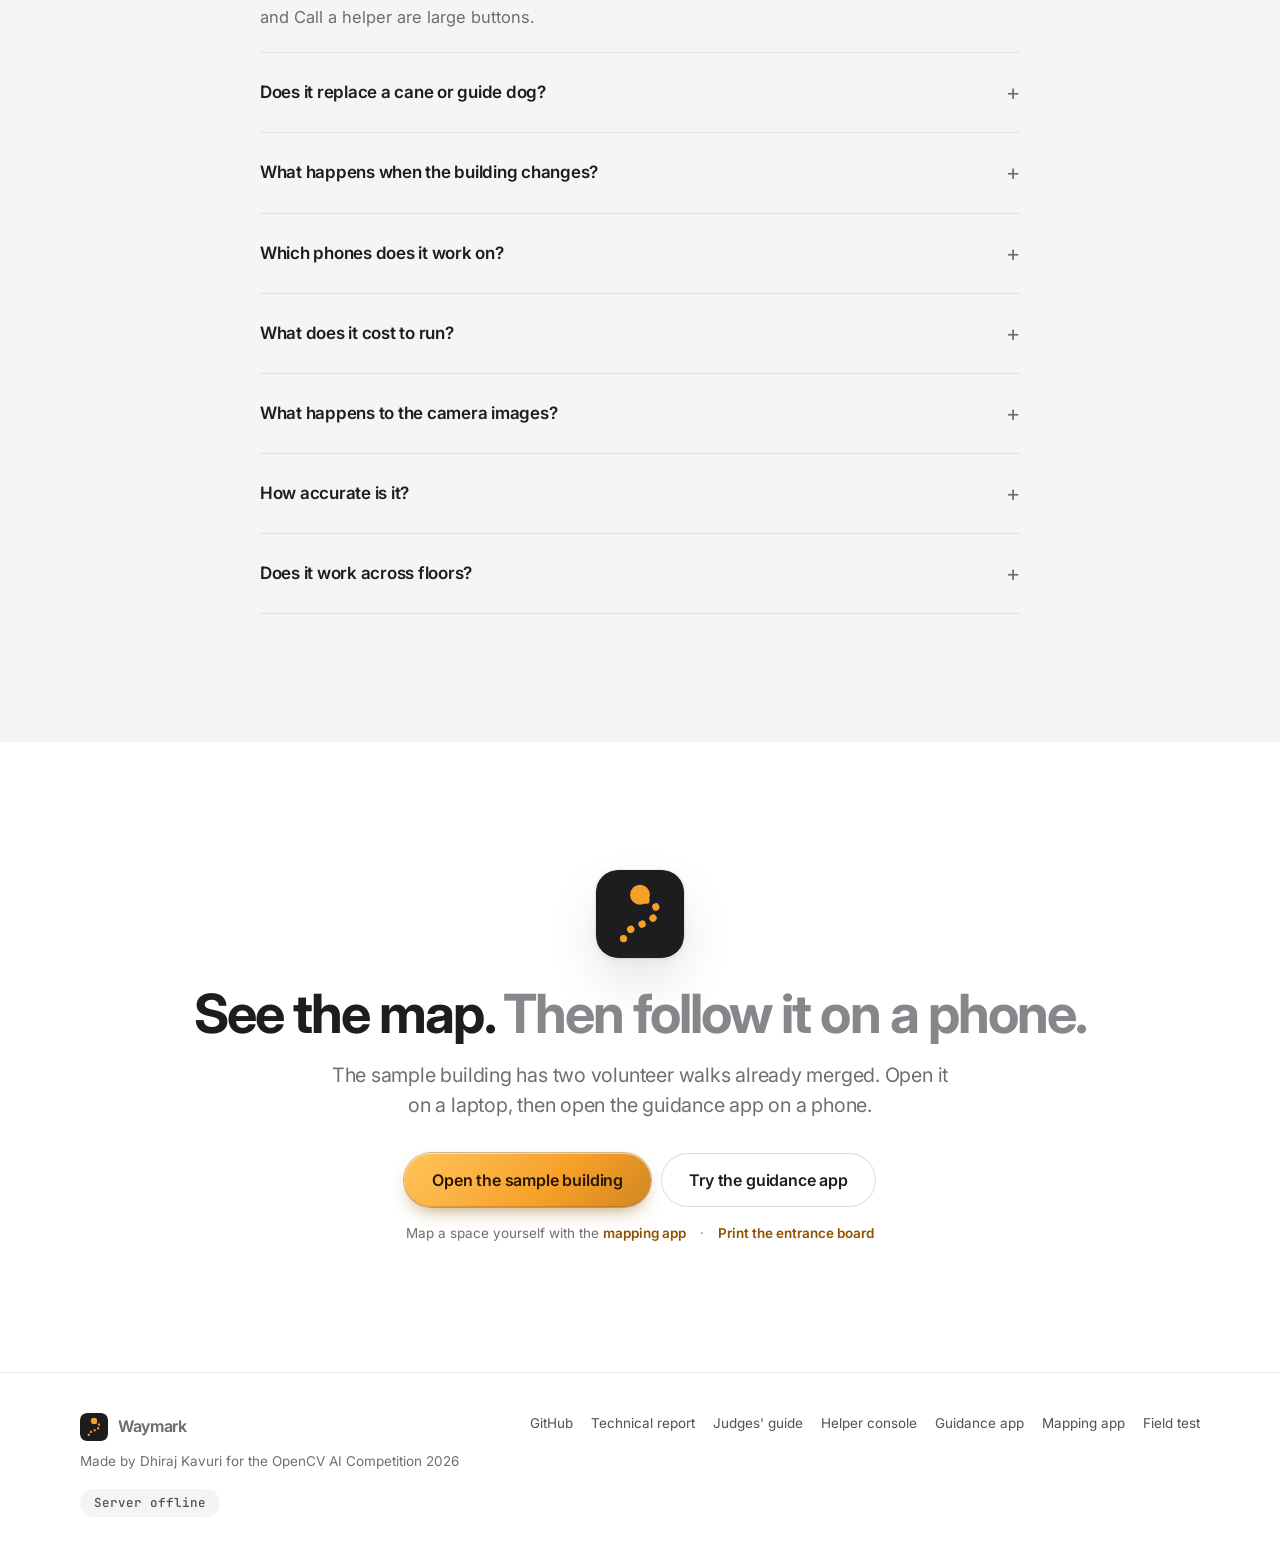
==== commit ffb4abc2: "State plainly that no blind user has tested it yet; label benchmark numbers" ====
--- a/web/index.html
+++ b/web/index.html
@@ -46,7 +46,7 @@
     <div class="container">
       <span class="badge badge--dot">OpenCV AI Competition 2026 entry</span>
       <h1 id="hero-title">Voice directions for blind visitors, in any building, after a <span class="hl">15-minute</span> walk.</h1>
-      <p class="lead">Two volunteers walk the floor with their phones. Then a blind or low-vision visitor's phone knows where it is to a few centimetres and speaks one step at a time. No beacons, nothing to install.</p>
+      <p class="lead">Two volunteers walk the floor with their phones. Then a blind or low-vision visitor's phone works out where it is, within centimetres on benchmark video, and speaks one step at a time. No beacons, nothing to install.</p>
       <div class="cta-row">
         <a class="btn btn-candy btn-lg" href="/helper.html">Open the sample building
           <svg viewBox="0 0 24 24" fill="none" stroke="currentColor" stroke-width="2" stroke-linecap="round" stroke-linejoin="round" aria-hidden="true"><path d="M5 12h14M13 6l6 6-6 6"/></svg>
@@ -56,7 +56,7 @@
       <div class="heroproof" role="list" aria-label="Key numbers">
         <div role="listitem"><b>338M</b><span>people with blindness or serious vision loss</span></div>
         <div role="listitem"><b>15 min</b><span>to map a floor, with 2 phones and 0 beacons</span></div>
-        <div role="listitem"><b>1.4 cm</b><span>visitor located on real indoor video</span></div>
+        <div role="listitem"><b>1.4 cm</b><span>camera located on benchmark video of a small room</span></div>
         <div role="listitem"><b>$4/day</b><span>runs a building on one AWS server</span></div>
       </div>
       <p class="trust"><span>Free</span><span>Runs in the phone's browser</span><span>Used with a cane or guide dog</span></p>
@@ -394,8 +394,8 @@
     <div class="container">
       <div class="section-head">
         <span class="eyebrow"><span class="dot"></span>Results</span>
-        <h2 id="results-title">Accurate to 1.4 cm on real indoor video, with 92% of frames located.</h2>
-        <p class="lead">That is the median over a replayed visit through the live server, with 92% of frames located. Every number here comes from a script in the repo. Mapping and relocalisation use the Microsoft 7-Scenes "heads" scene. Timing is the median of 15 runs on Graviton4 (c8g.xlarge).</p>
+        <h2 id="results-title">1.4 cm on replayed benchmark video of a small room, with 92% of frames located.</h2>
+        <p class="lead">That is the median over a replayed visit through the live server (Microsoft 7-Scenes, a small room). A larger office room reached 16 cm. No blind user has tested it yet. Every number here comes from a script in the repo. Mapping and relocalisation use the Microsoft 7-Scenes "heads" scene. Timing is the median of 15 runs on Graviton4 (c8g.xlarge).</p>
       </div>
 
       <div class="bento">
@@ -443,10 +443,10 @@
         <article class="span-6 placeholder-card reveal" style="min-height:0">
           <span class="ph-tag">
             <svg width="14" height="14" viewBox="0 0 24 24" fill="none" stroke="currentColor" stroke-width="2.2" stroke-linecap="round" stroke-linejoin="round" aria-hidden="true"><circle cx="12" cy="12" r="9"/><path d="M12 7v5l3 2"/></svg>
-            Placeholder · not yet measured
+            Not yet tested with users
           </span>
-          <h3 class="t-h3" style="font-size:clamp(22px,2.4vw,30px)">Tests with blind and low-vision visitors: results added today.</h3>
-          <p style="max-width:680px">Blind and low-vision participants are walking real routes with a sighted spotter beside them and their own cane or dog. Arrival, checkpoint error and every agent decision are still being measured, so there are no numbers here yet.</p>
+          <h3 class="t-h3" style="font-size:clamp(22px,2.4vw,30px)">No blind or low-vision user has tested Waymark yet.</h3>
+          <p style="max-width:680px">Every number above comes from replayed benchmark video, not from people. A test with blind and low-vision visitors, a sighted spotter beside them and their own cane or dog, is the next step. The protocol is in the technical report.</p>
           <div id="results-body" aria-live="polite" aria-busy="true"><p class="results-note">Checking the latest evaluation run…</p></div>
         </article>
       </div>
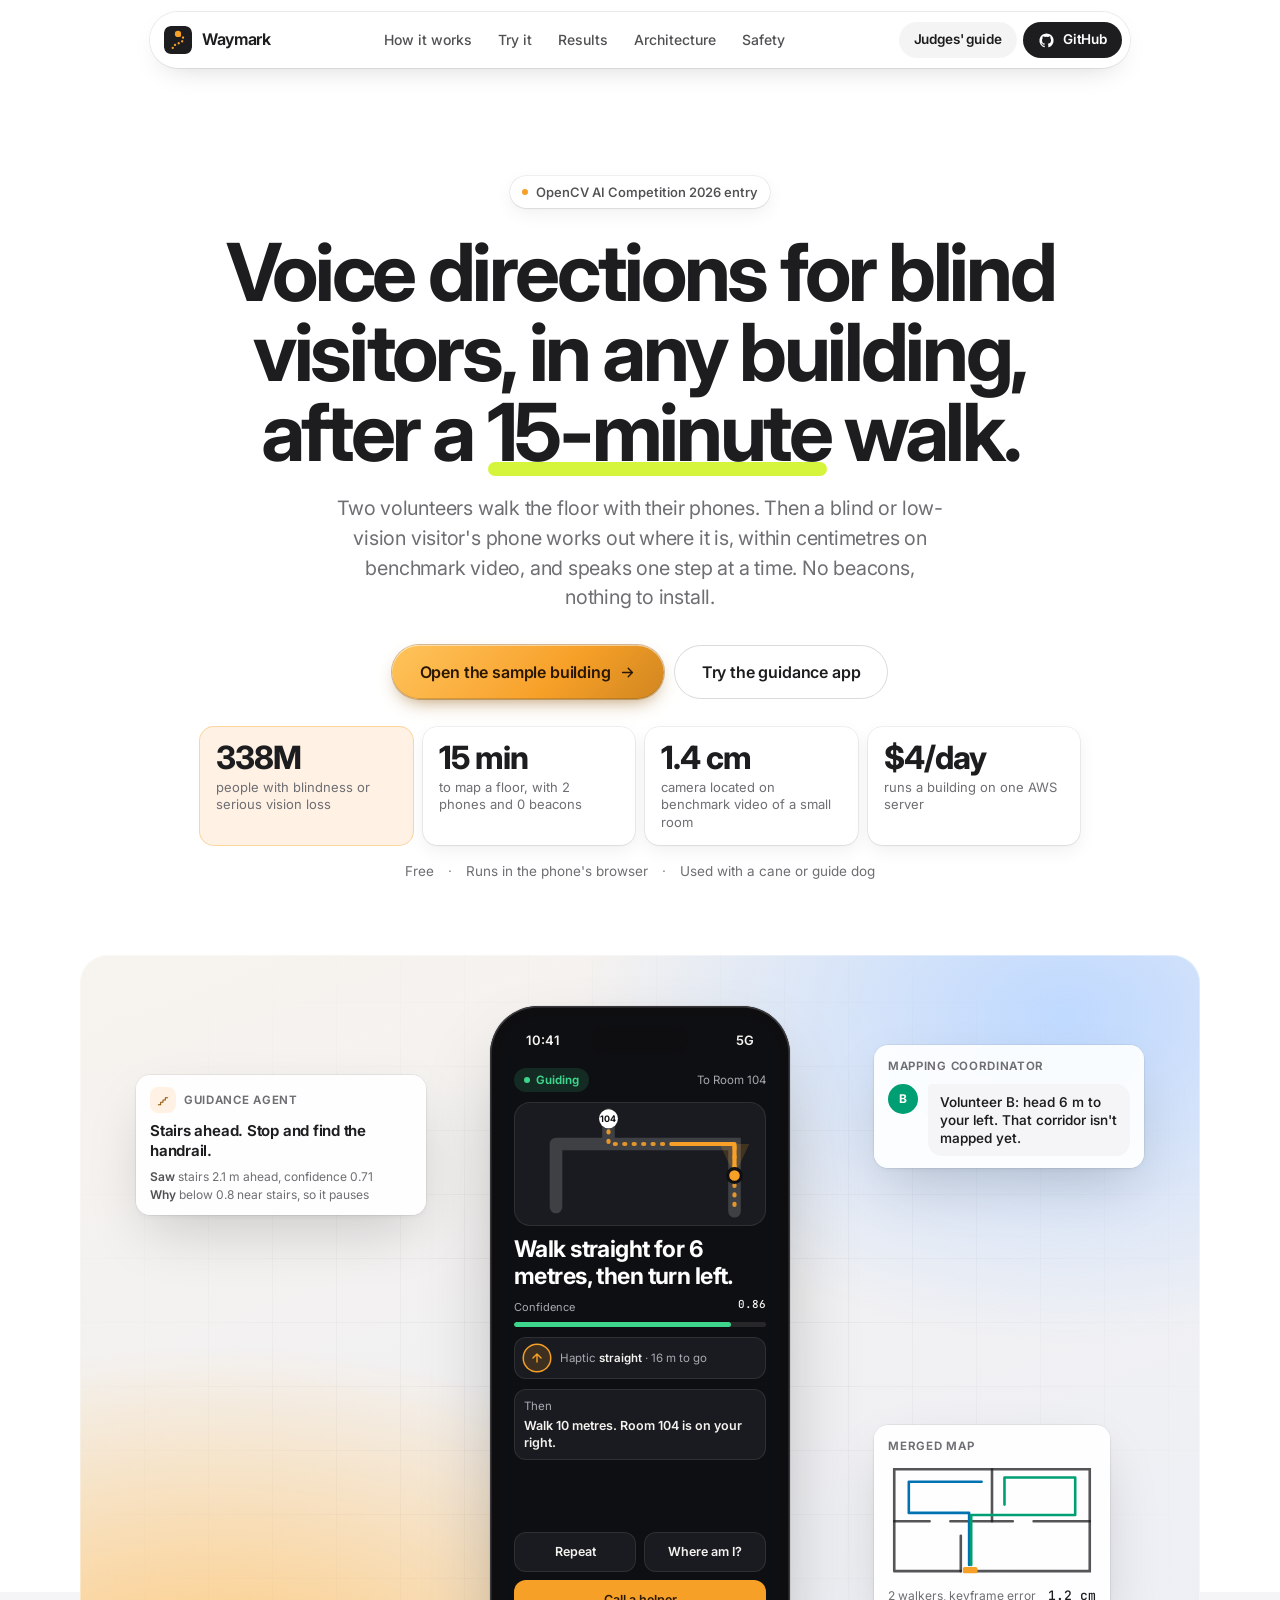
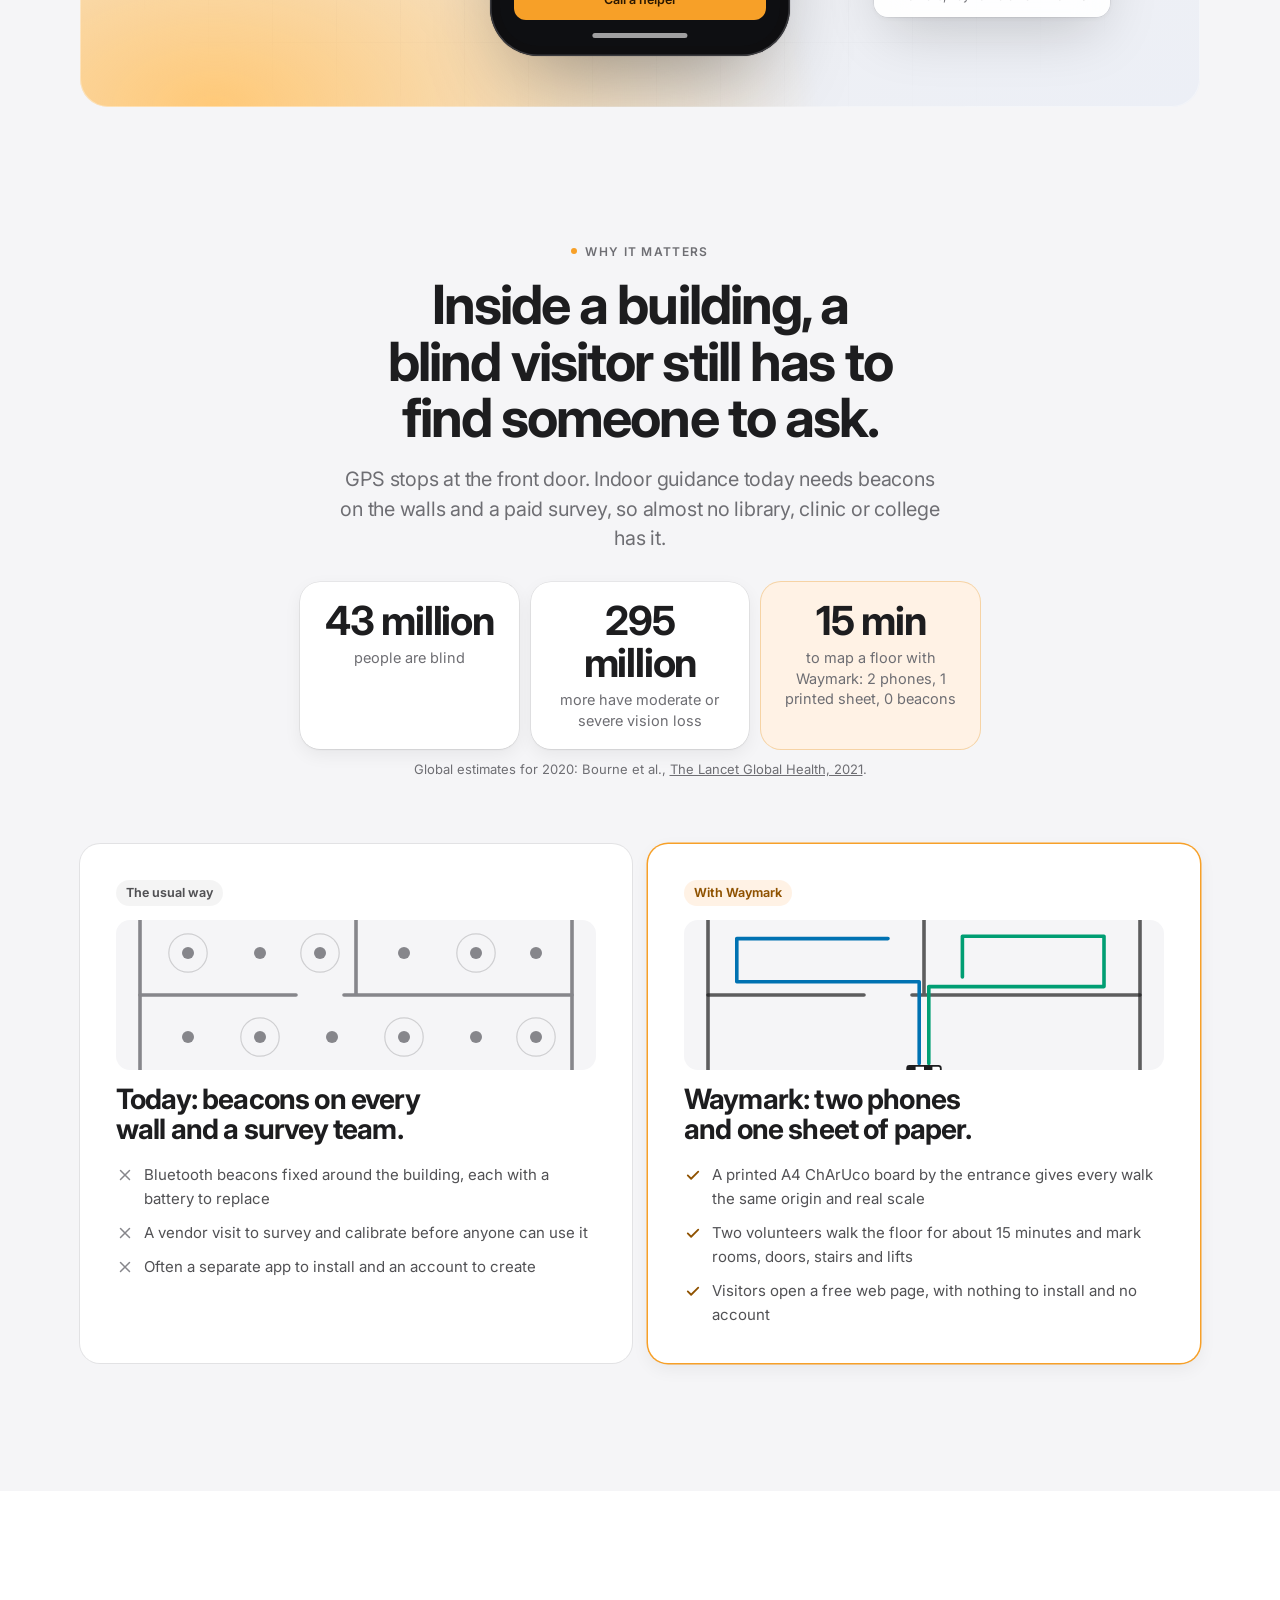
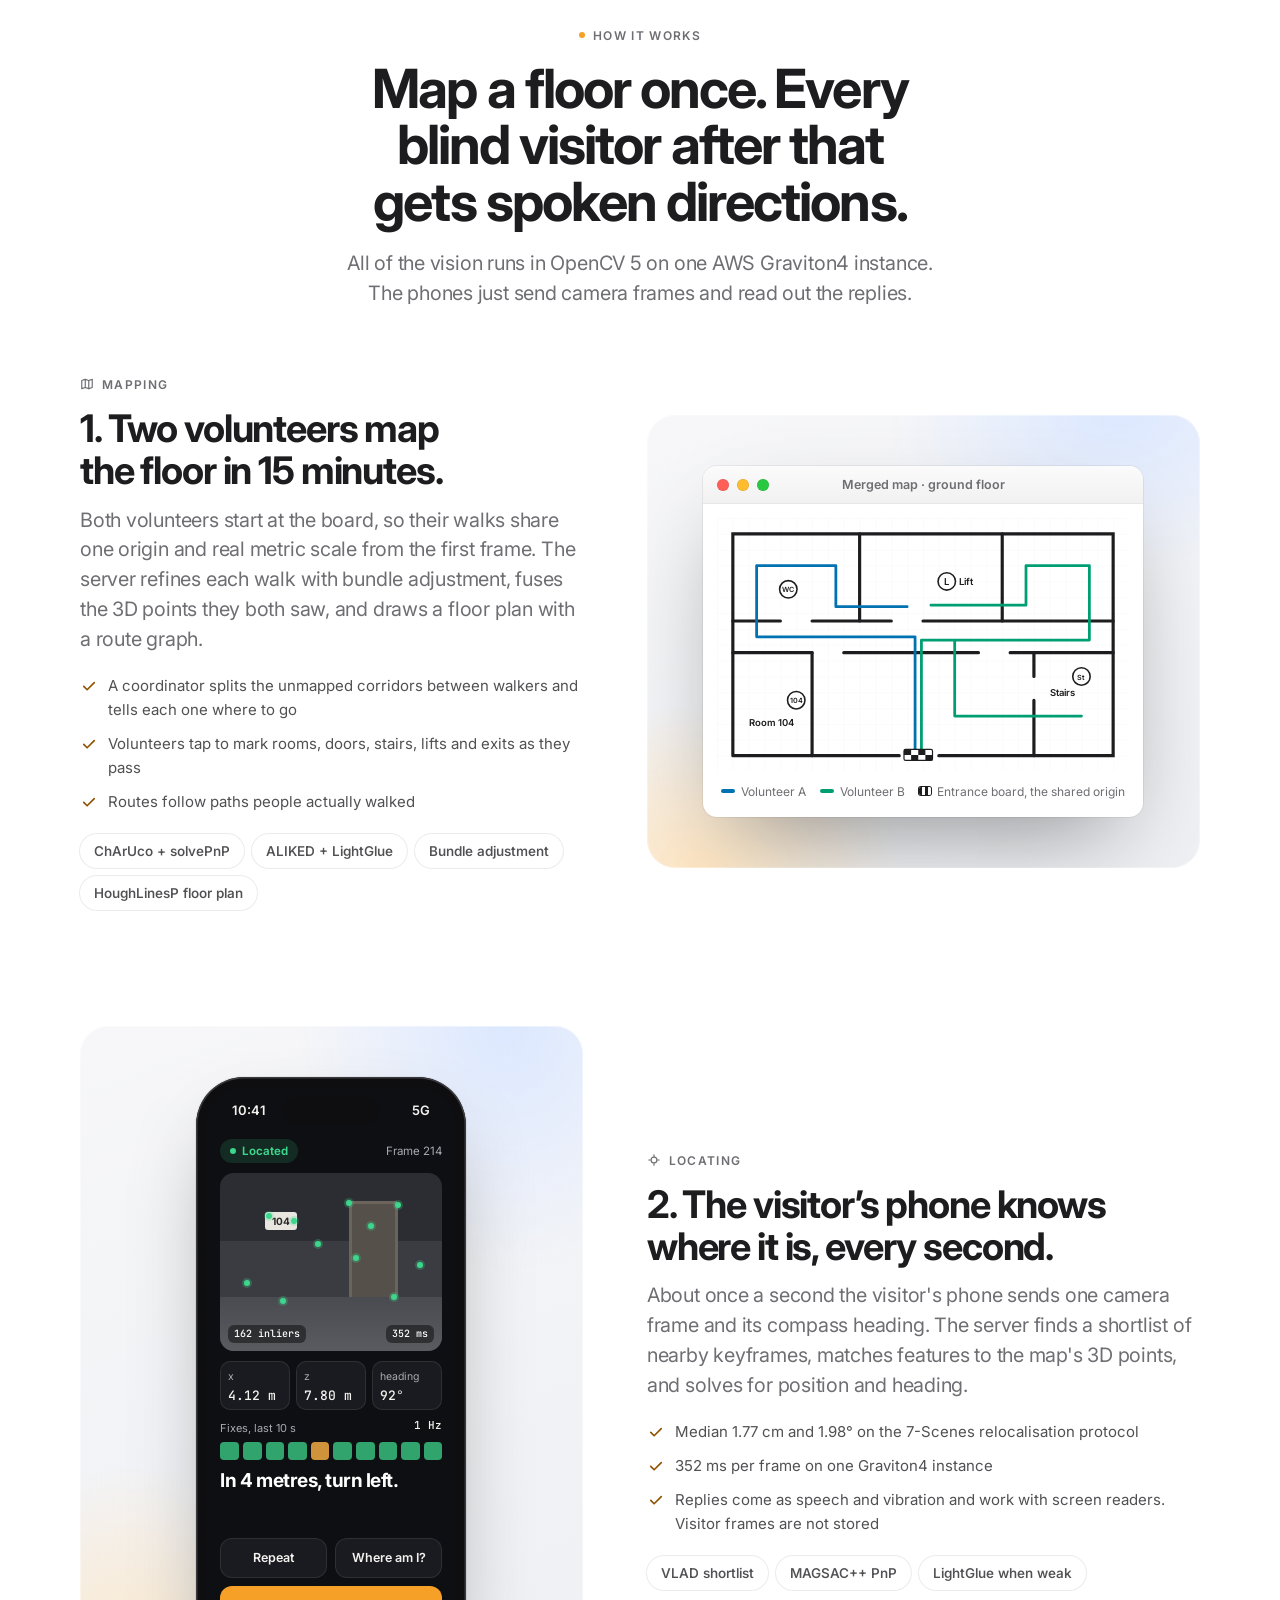
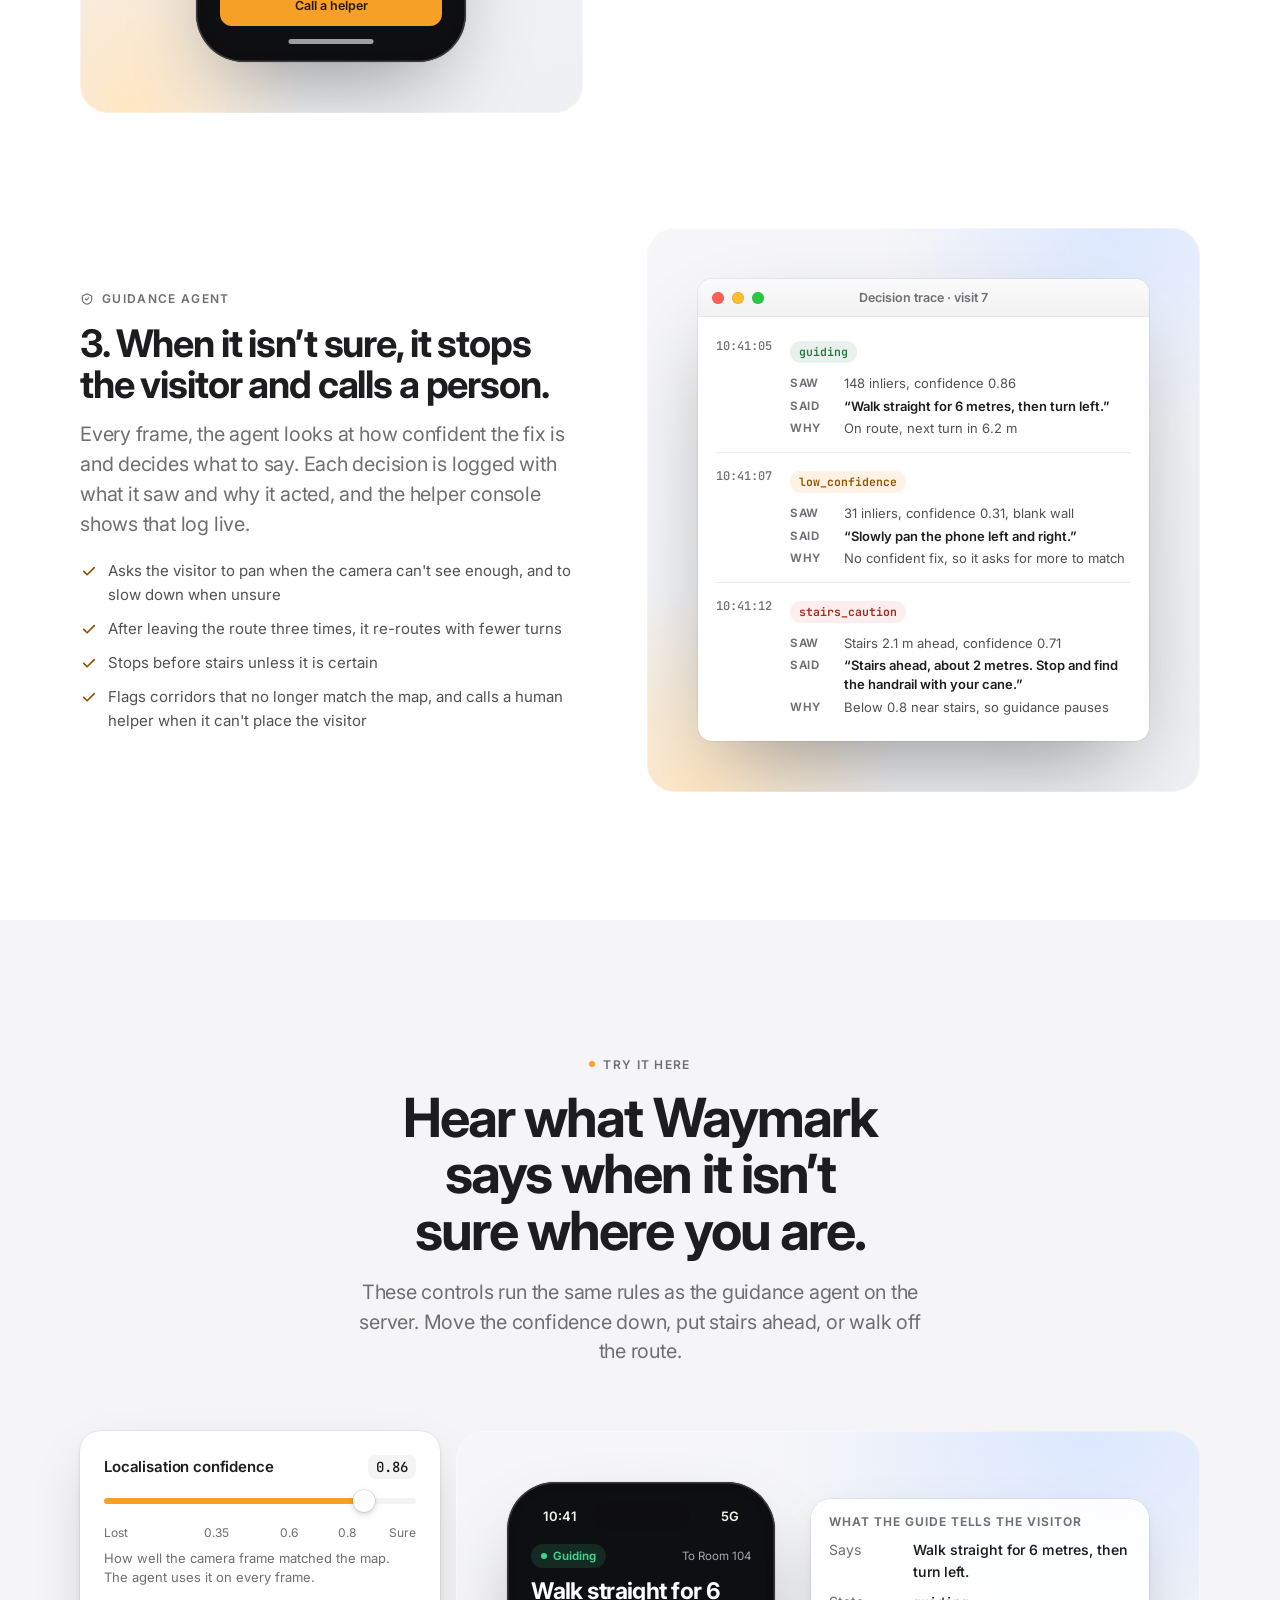
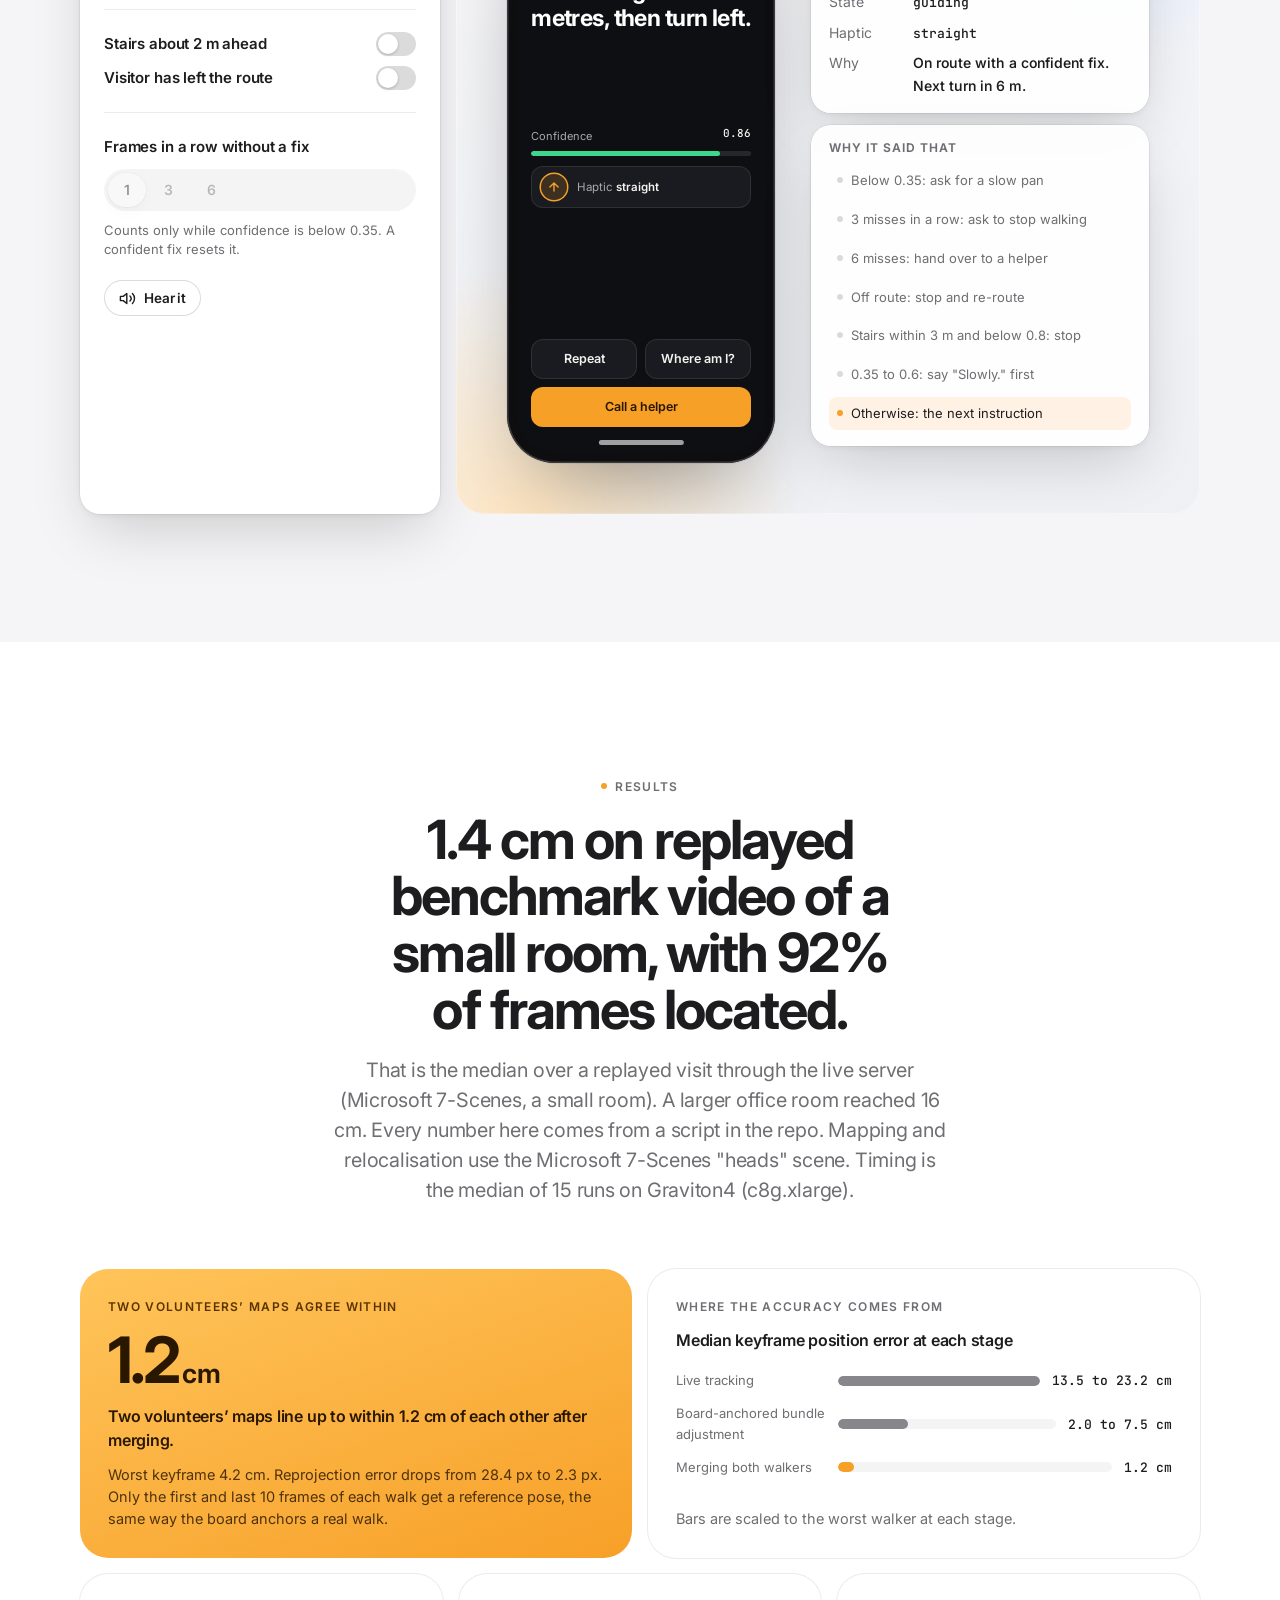
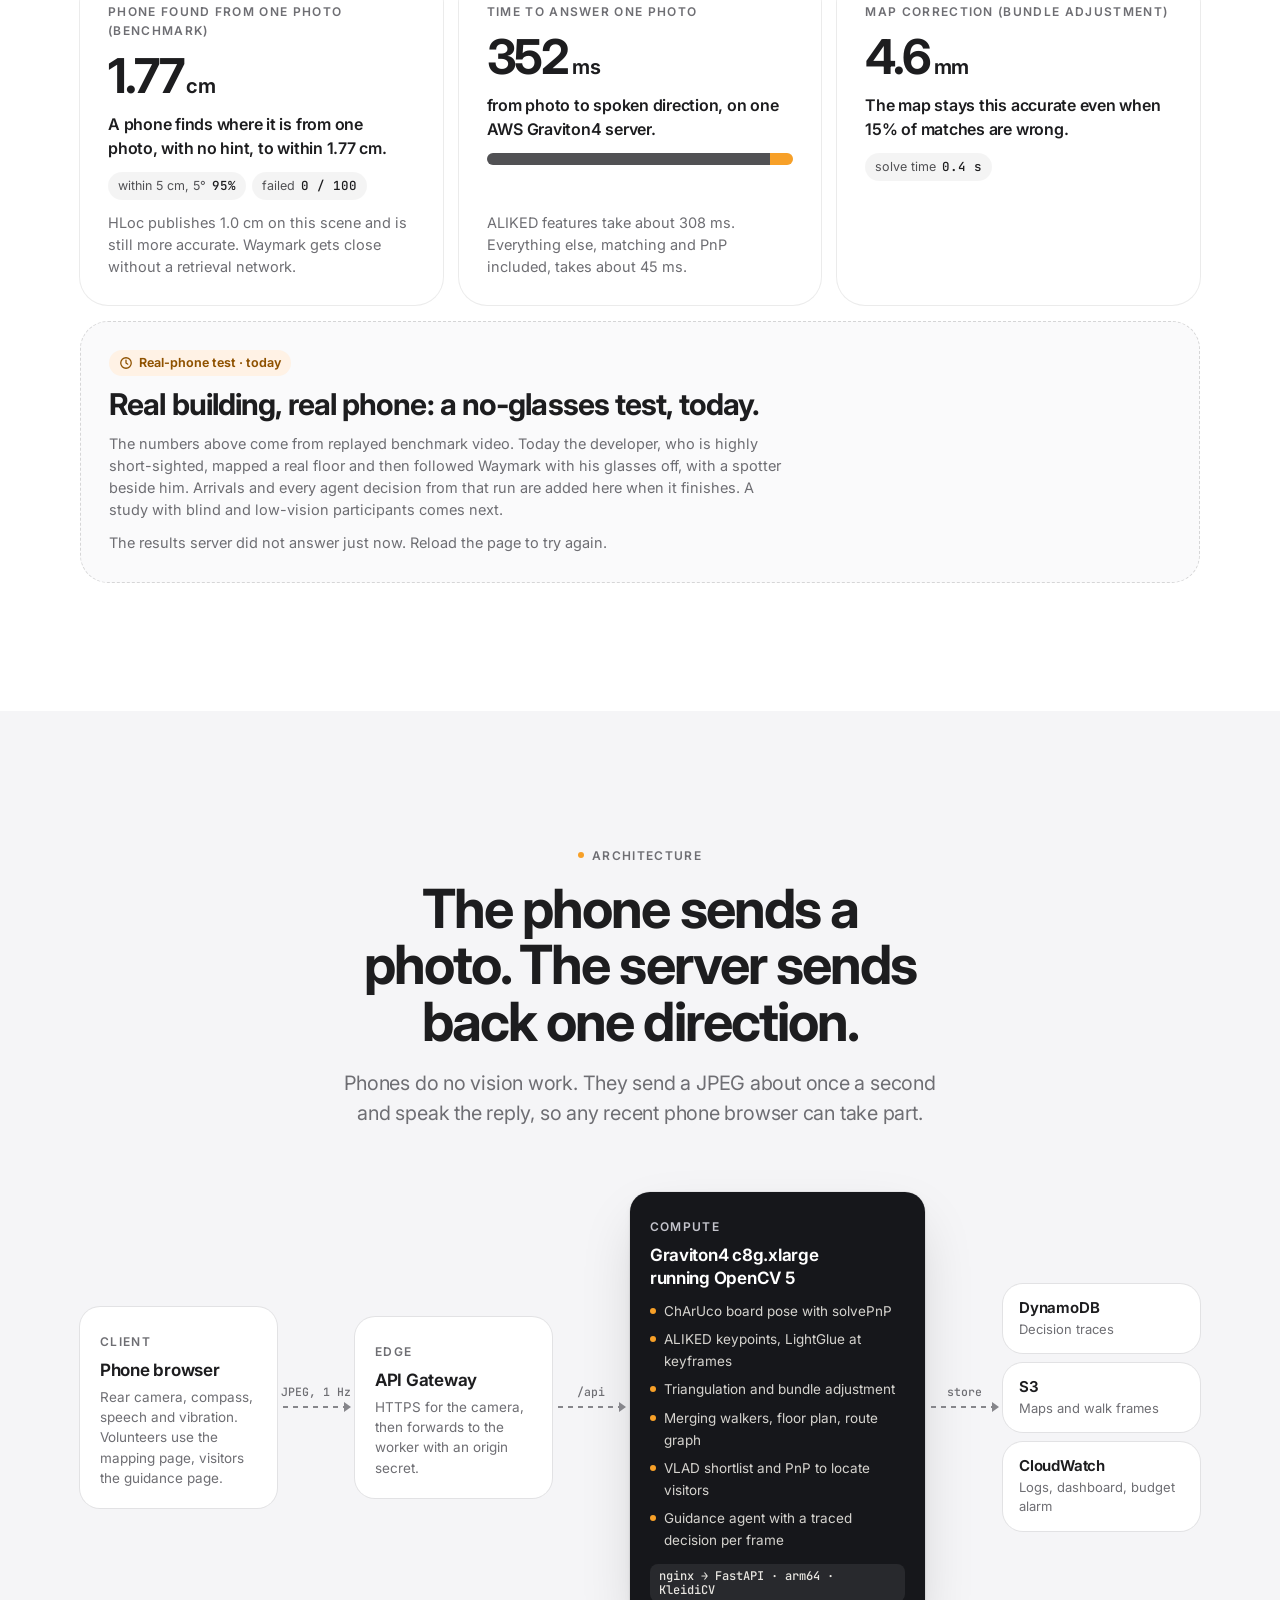
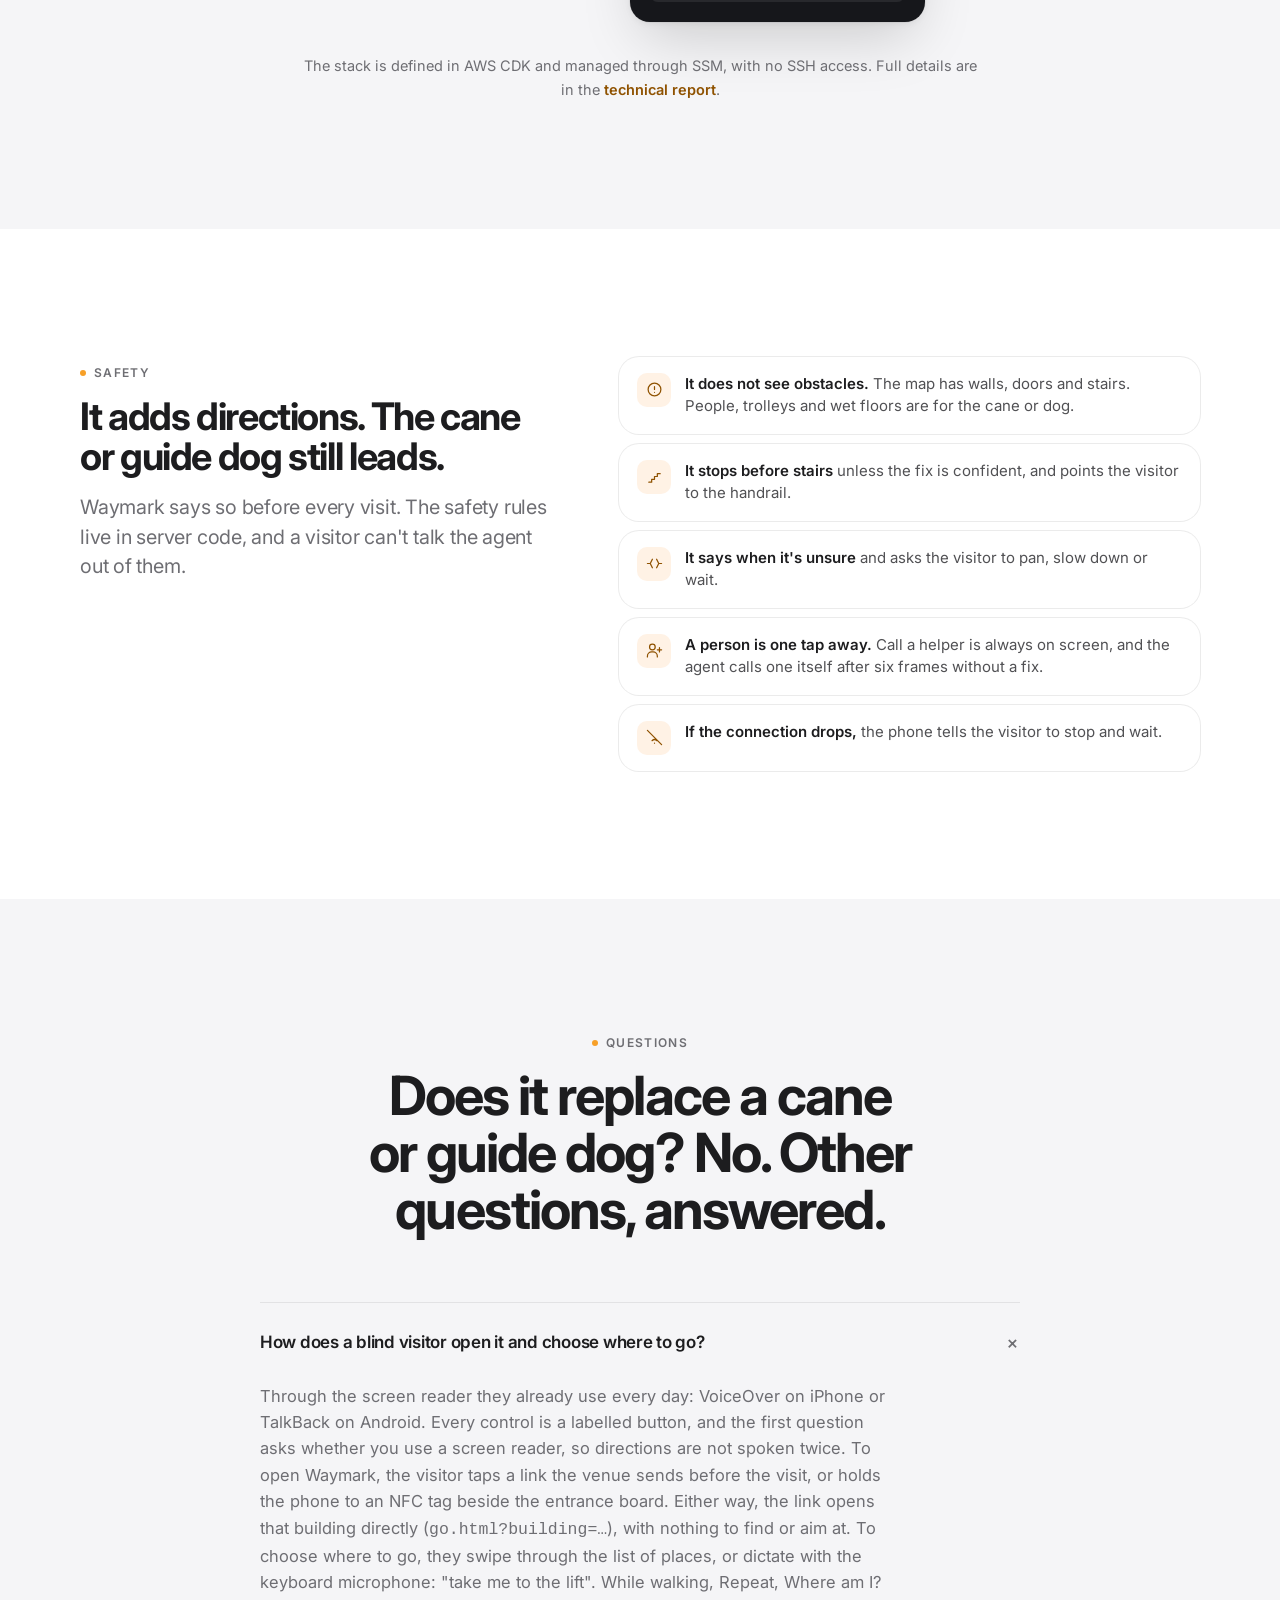
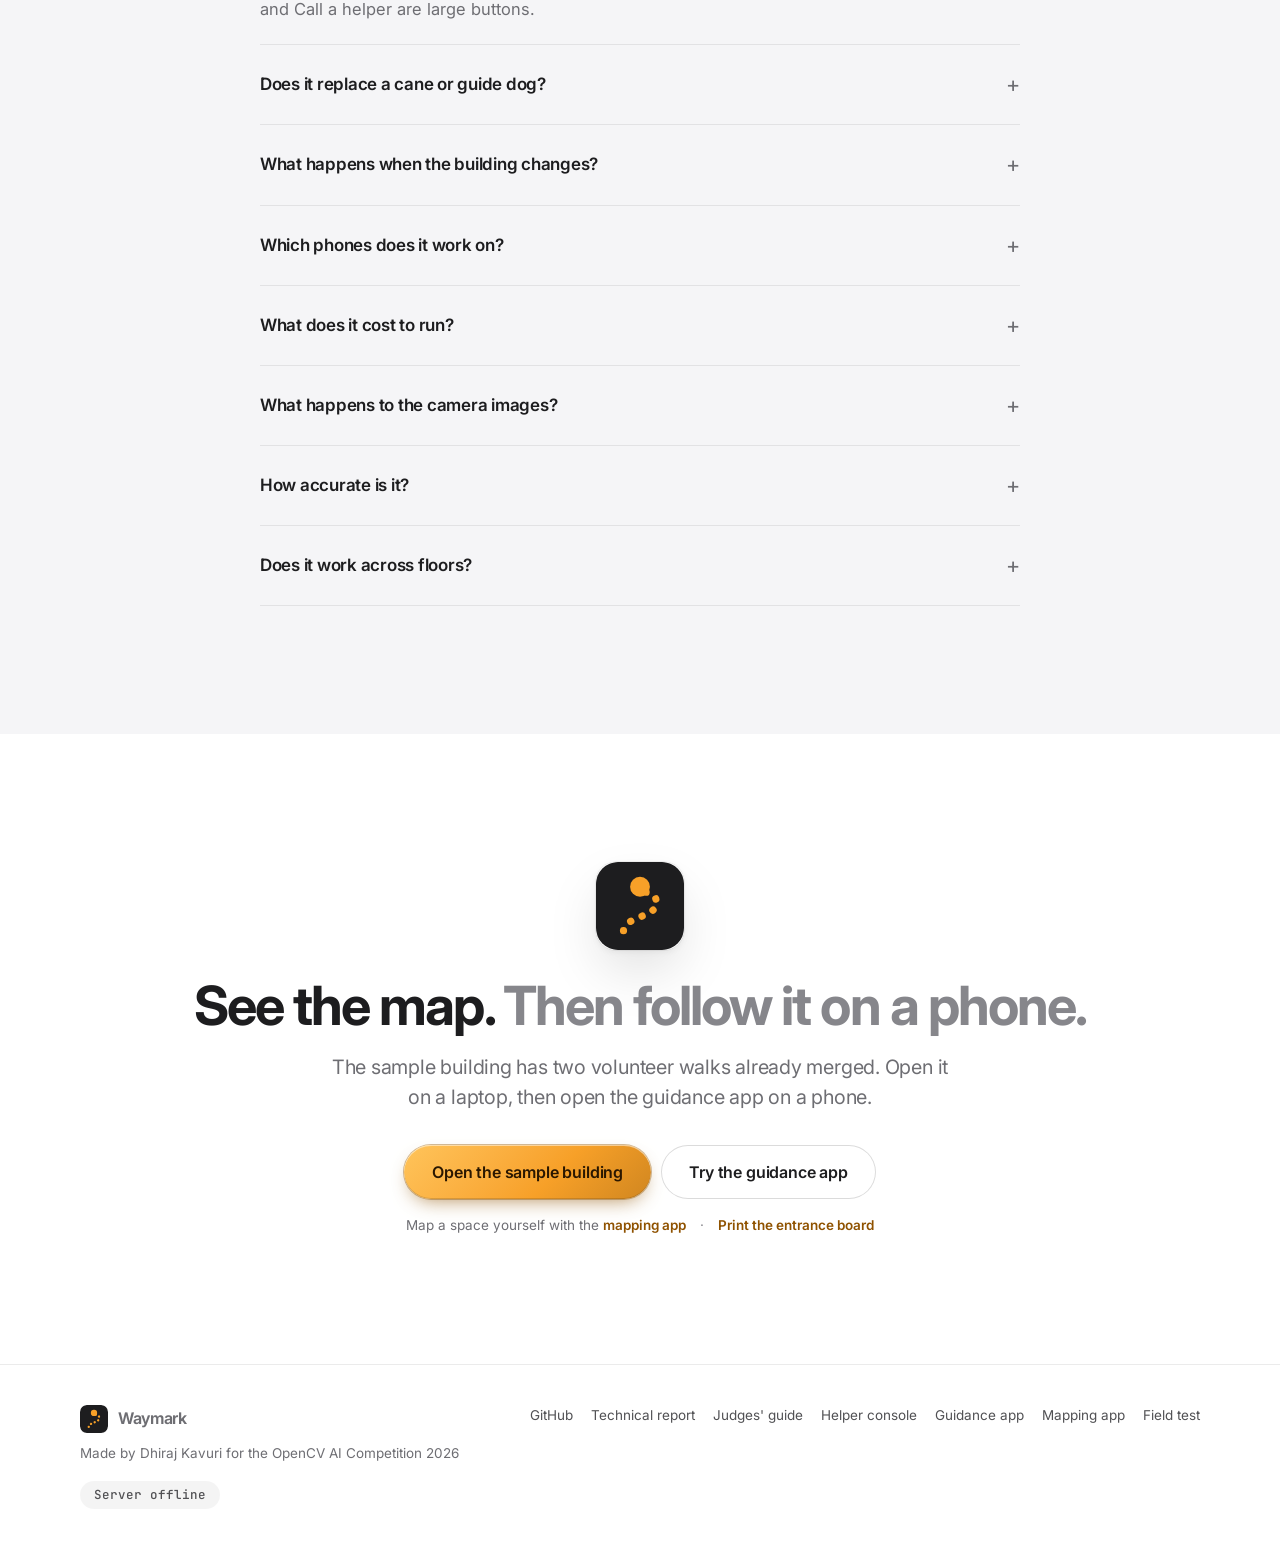
==== commit 0224a821: "Real-building developer test without glasses, in progress" ====
--- a/web/index.html
+++ b/web/index.html
@@ -395,7 +395,7 @@
       <div class="section-head">
         <span class="eyebrow"><span class="dot"></span>Results</span>
         <h2 id="results-title">1.4 cm on replayed benchmark video of a small room, with 92% of frames located.</h2>
-        <p class="lead">That is the median over a replayed visit through the live server (Microsoft 7-Scenes, a small room). A larger office room reached 16 cm. No blind user has tested it yet. Every number here comes from a script in the repo. Mapping and relocalisation use the Microsoft 7-Scenes "heads" scene. Timing is the median of 15 runs on Graviton4 (c8g.xlarge).</p>
+        <p class="lead">That is the median over a replayed visit through the live server (Microsoft 7-Scenes, a small room). A larger office room reached 16 cm. Every number here comes from a script in the repo. Mapping and relocalisation use the Microsoft 7-Scenes "heads" scene. Timing is the median of 15 runs on Graviton4 (c8g.xlarge).</p>
       </div>
 
       <div class="bento">
@@ -443,10 +443,10 @@
         <article class="span-6 placeholder-card reveal" style="min-height:0">
           <span class="ph-tag">
             <svg width="14" height="14" viewBox="0 0 24 24" fill="none" stroke="currentColor" stroke-width="2.2" stroke-linecap="round" stroke-linejoin="round" aria-hidden="true"><circle cx="12" cy="12" r="9"/><path d="M12 7v5l3 2"/></svg>
-            Not yet tested with users
+            Real-phone test · today
           </span>
-          <h3 class="t-h3" style="font-size:clamp(22px,2.4vw,30px)">No blind or low-vision user has tested Waymark yet.</h3>
-          <p style="max-width:680px">Every number above comes from replayed benchmark video, not from people. A test with blind and low-vision visitors, a sighted spotter beside them and their own cane or dog, is the next step. The protocol is in the technical report.</p>
+          <h3 class="t-h3" style="font-size:clamp(22px,2.4vw,30px)">Real building, real phone: a no-glasses test, today.</h3>
+          <p style="max-width:680px">The numbers above come from replayed benchmark video. Today the developer, who is highly short-sighted, mapped a real floor and then followed Waymark with his glasses off, with a spotter beside him. Arrivals and every agent decision from that run are added here when it finishes. A study with blind and low-vision participants comes next.</p>
           <div id="results-body" aria-live="polite" aria-busy="true"><p class="results-note">Checking the latest evaluation run…</p></div>
         </article>
       </div>
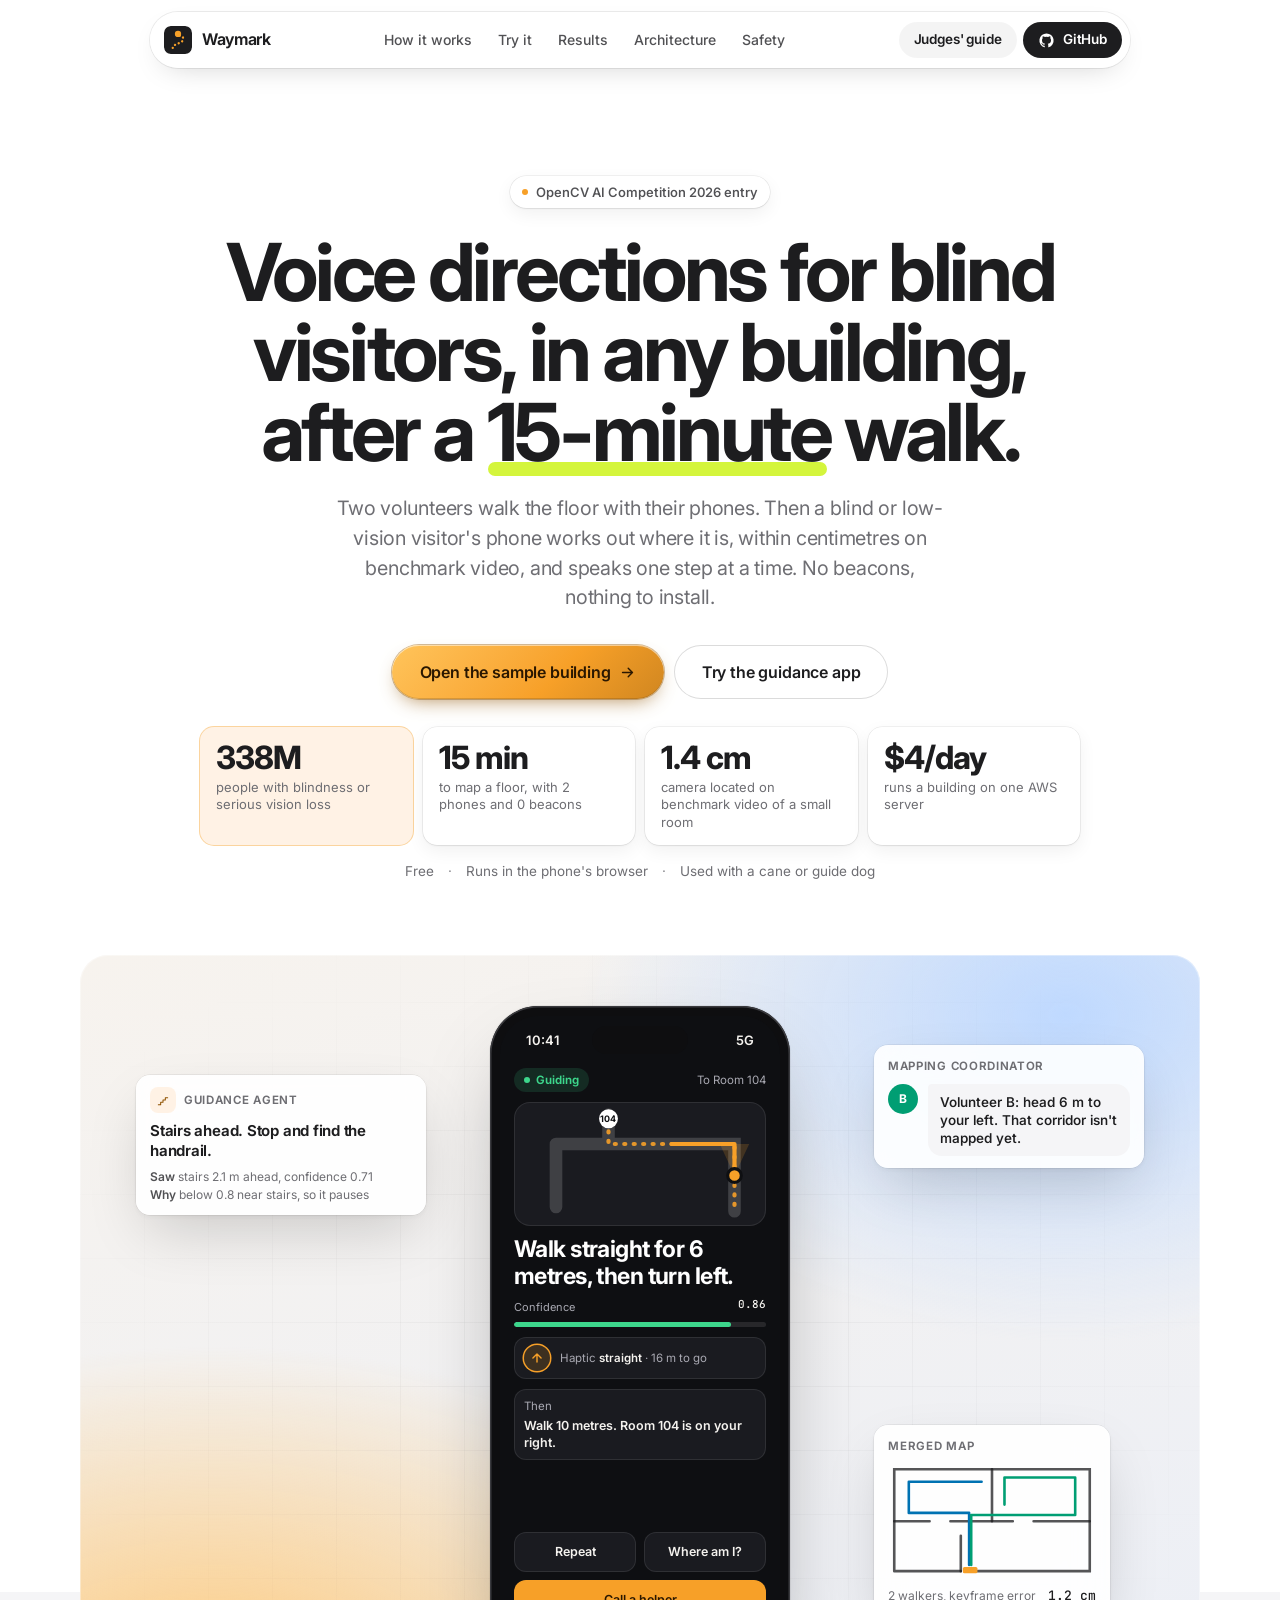
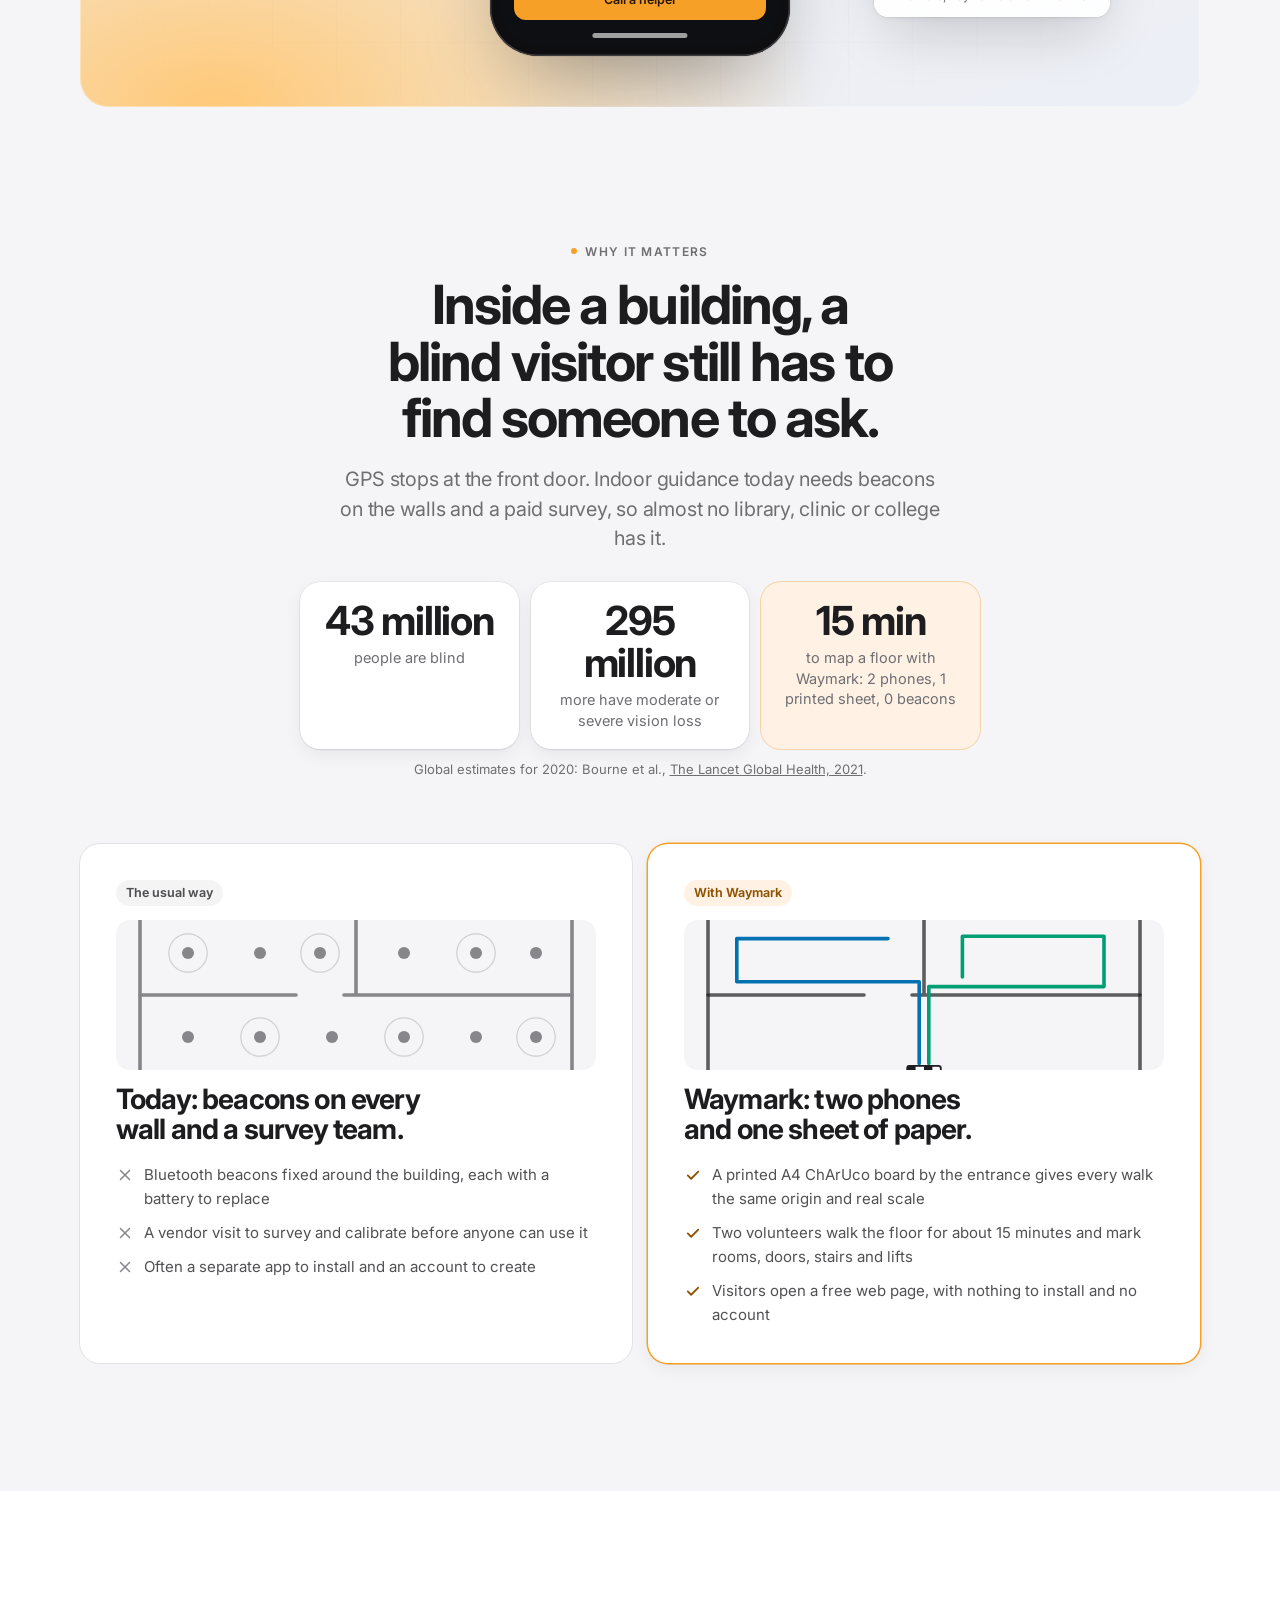
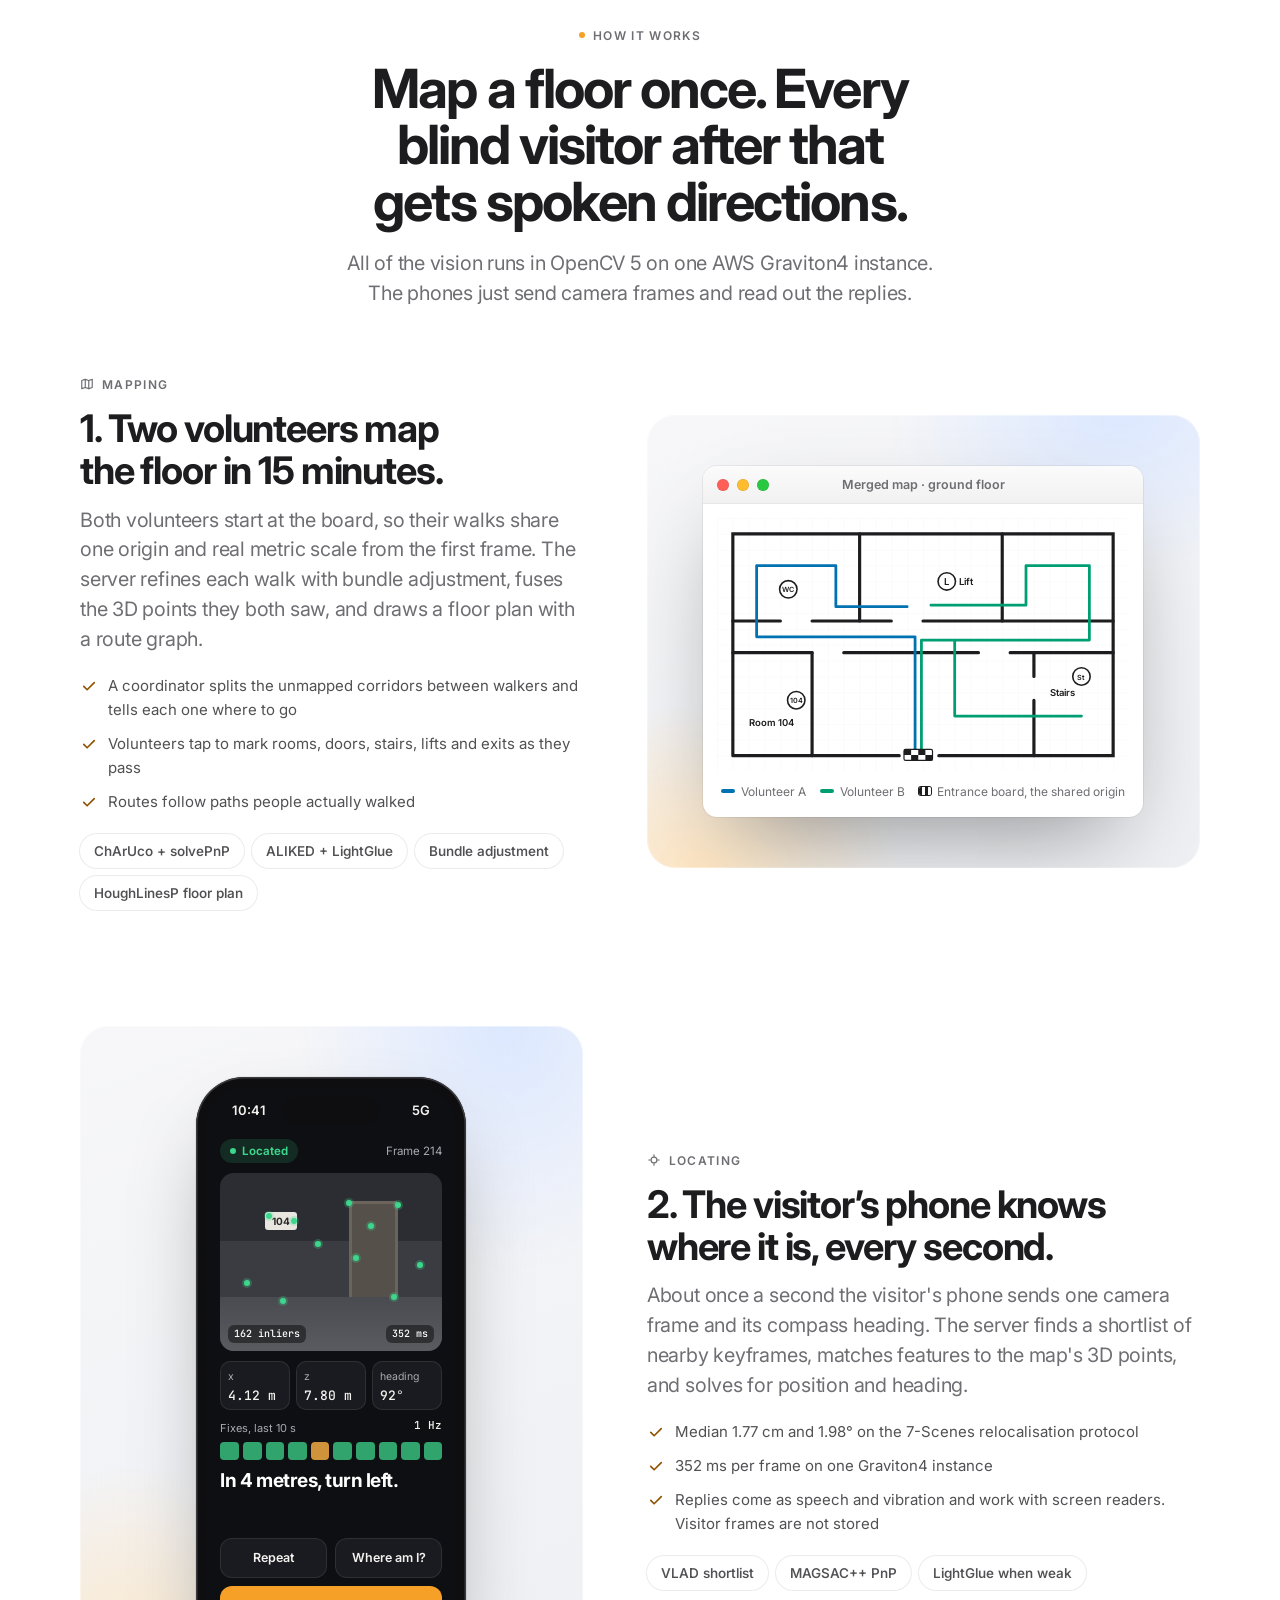
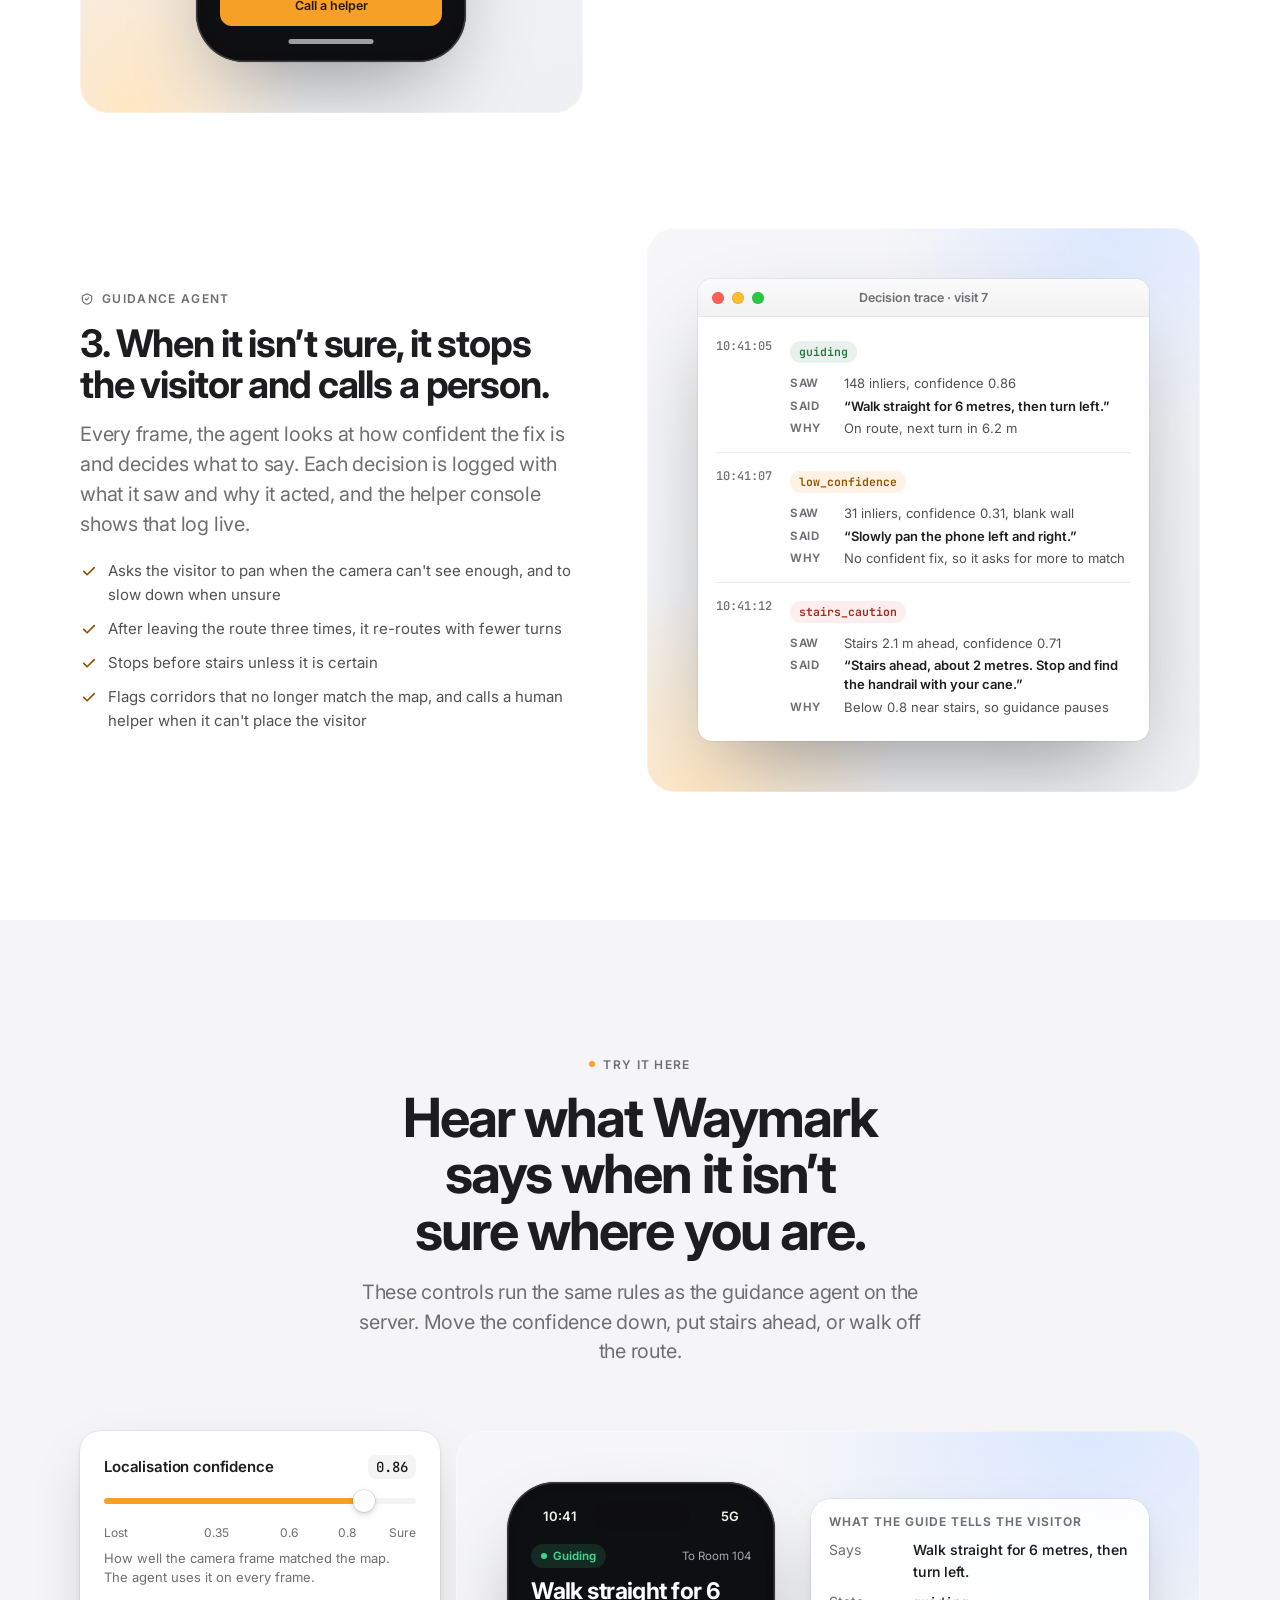
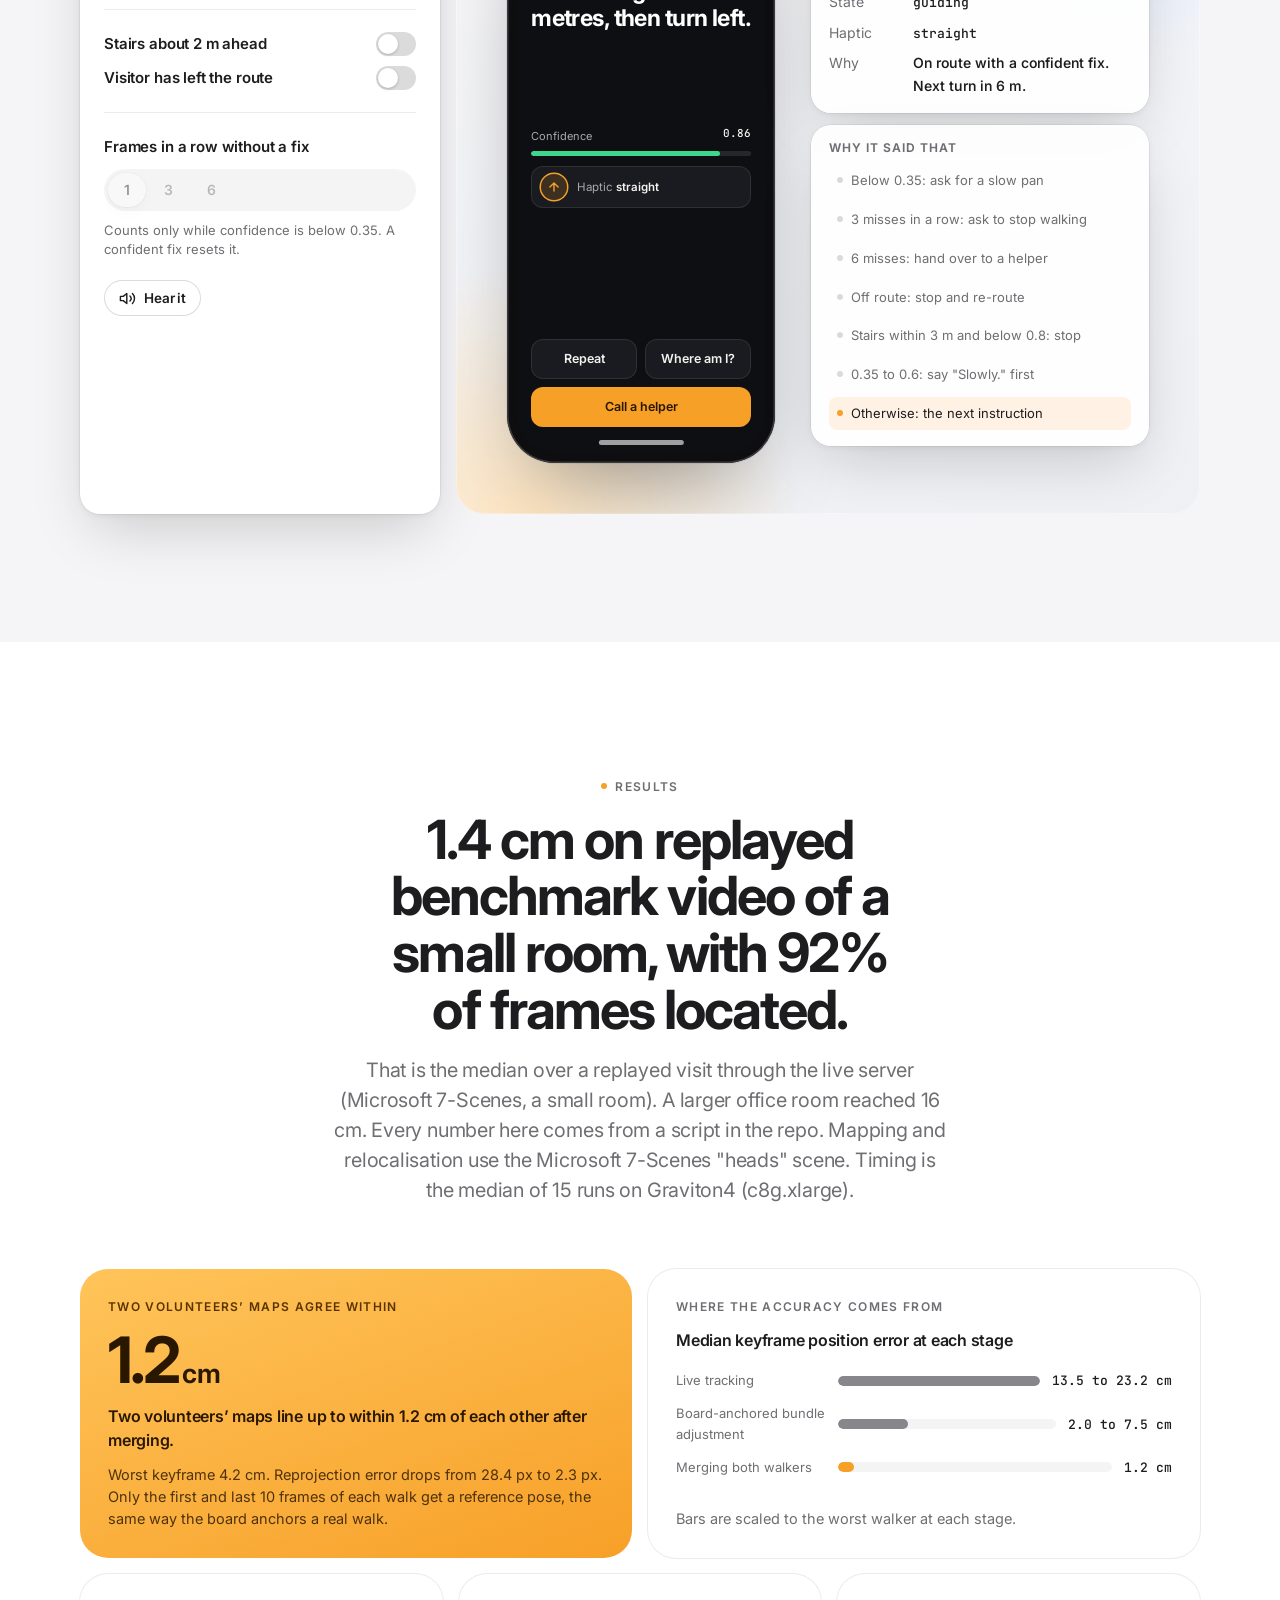
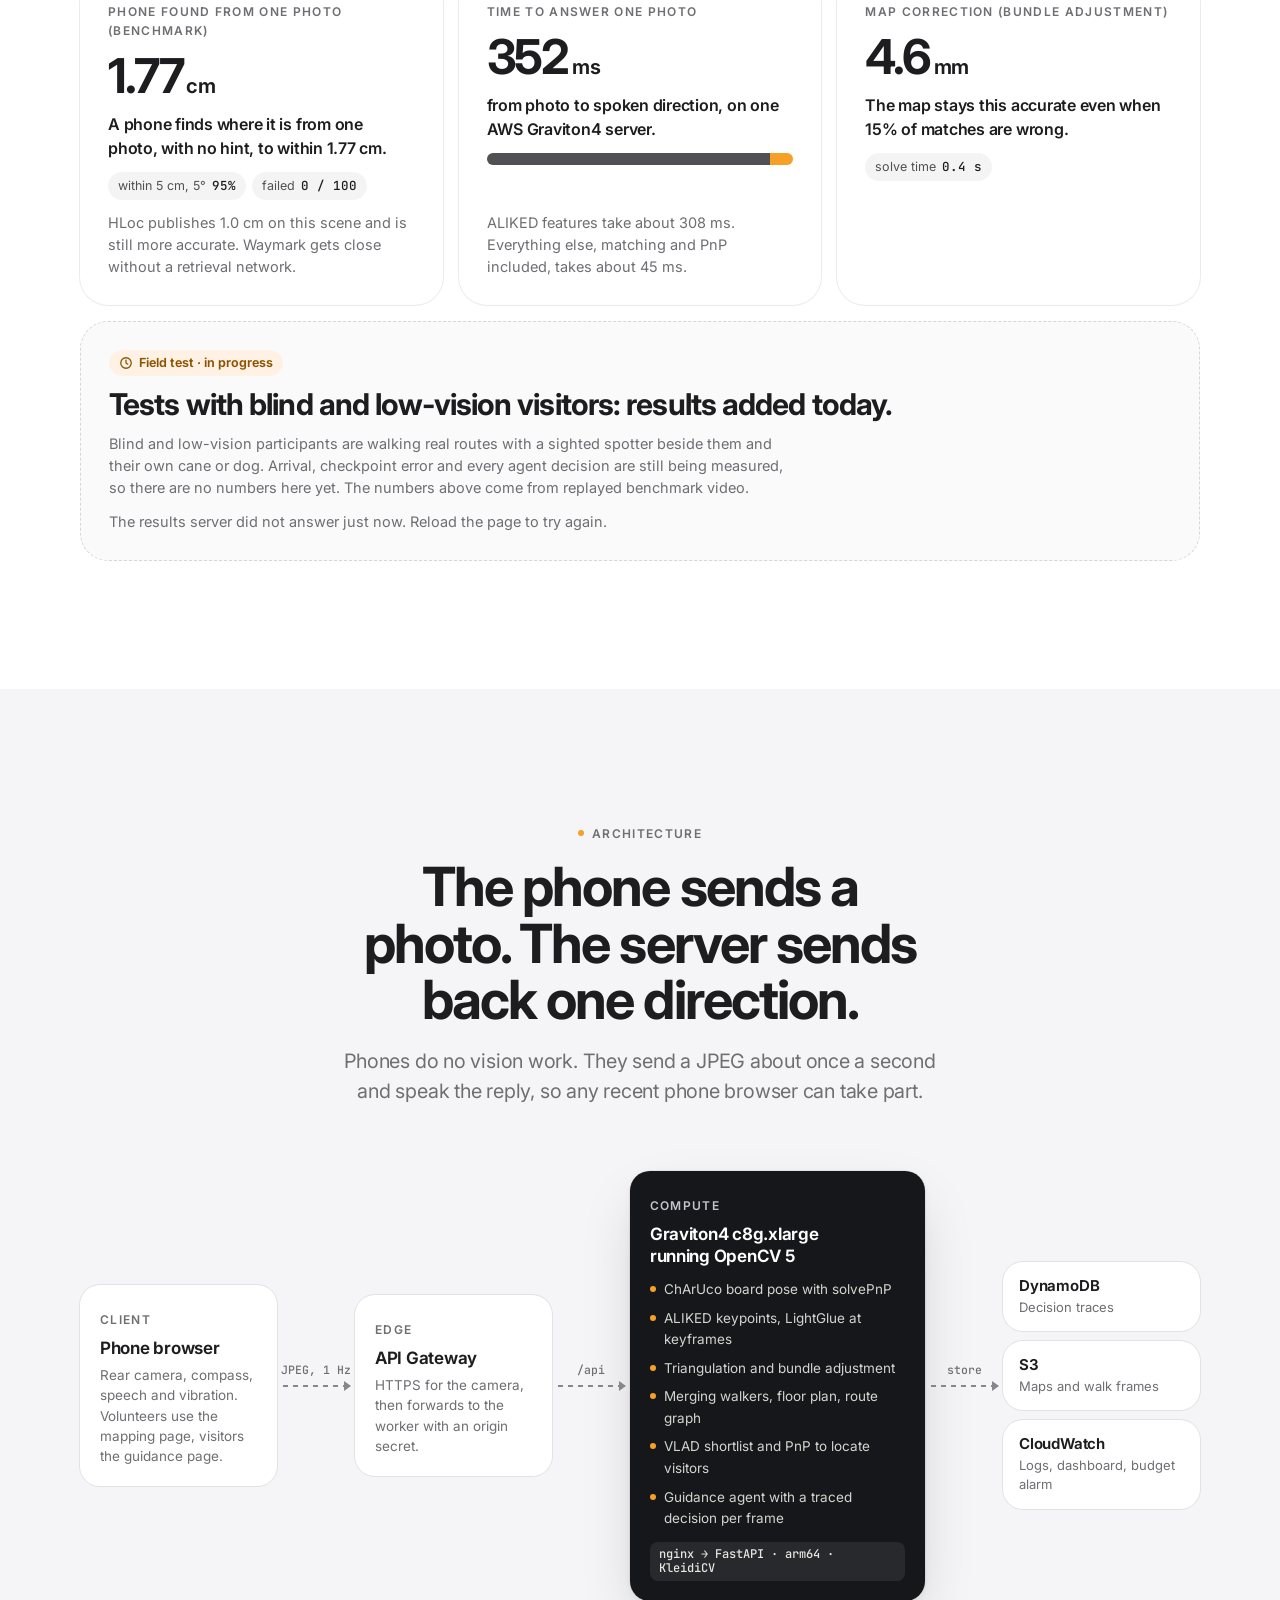
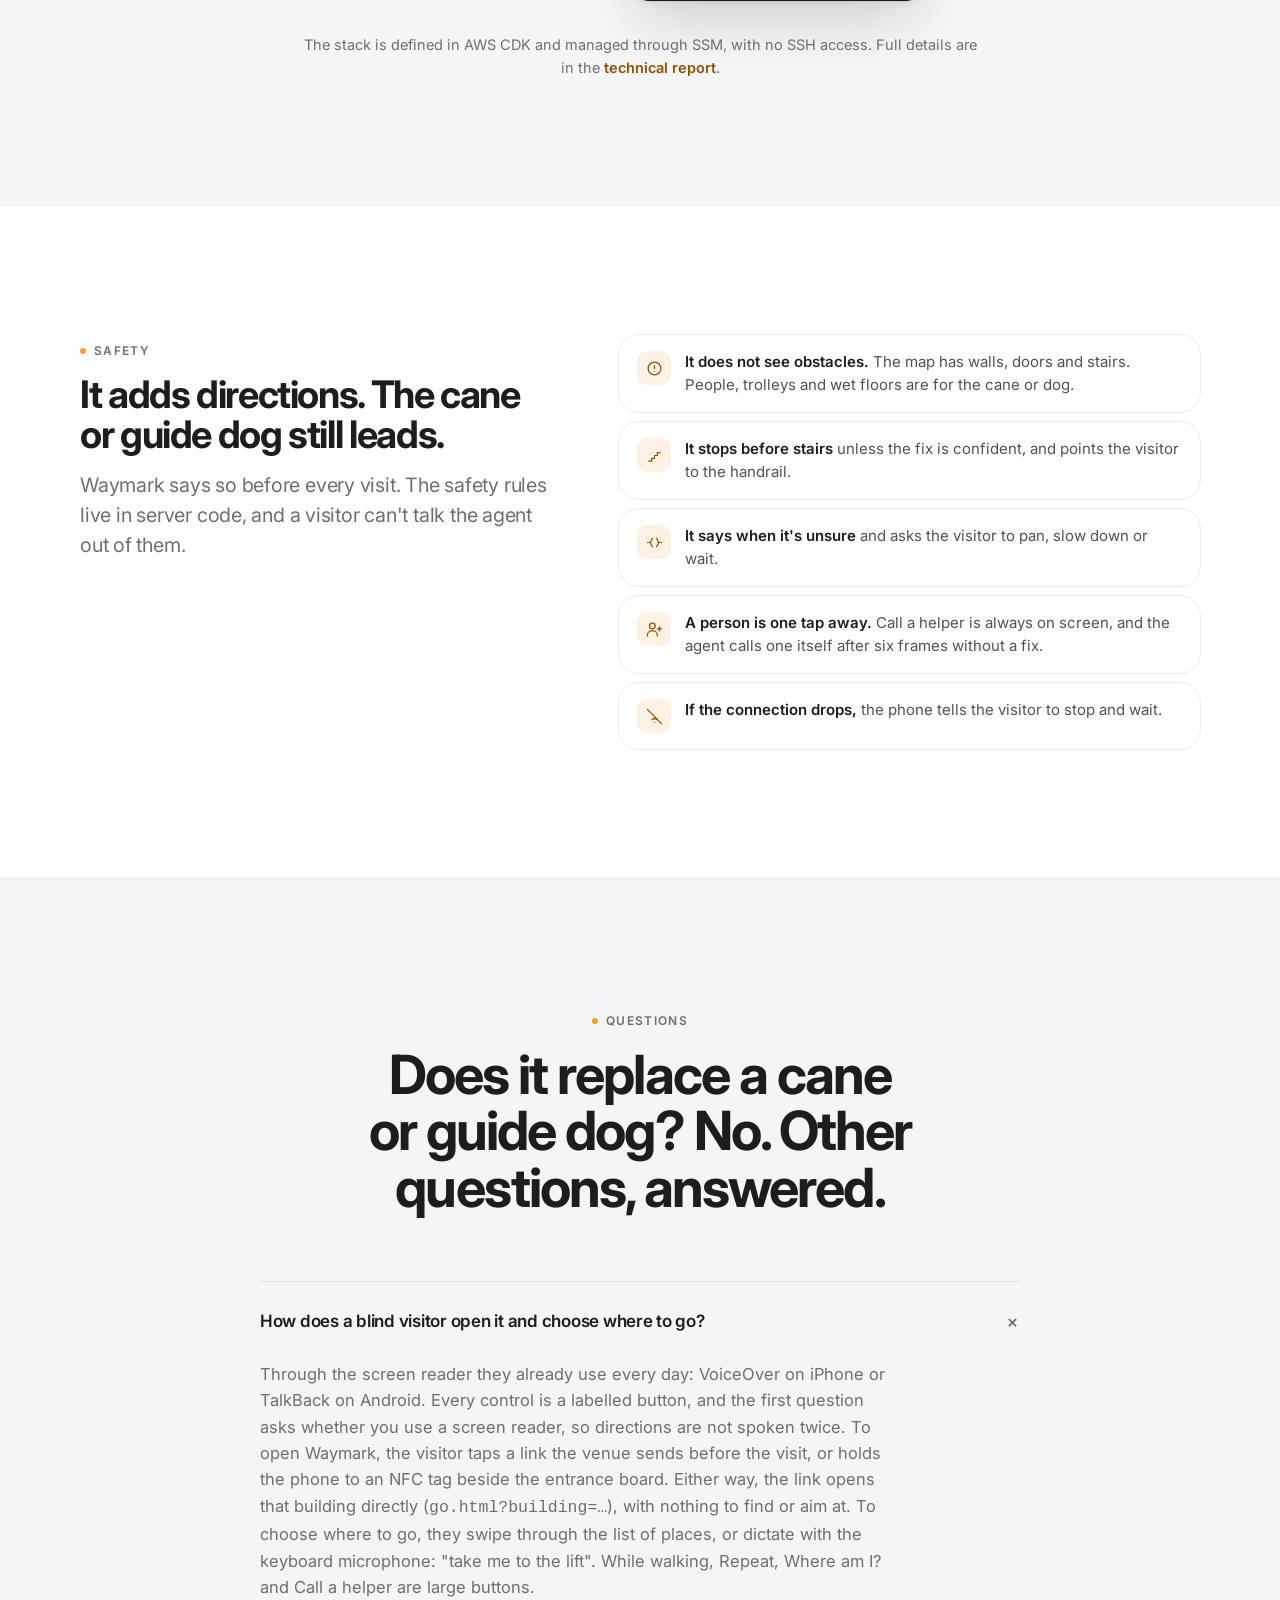
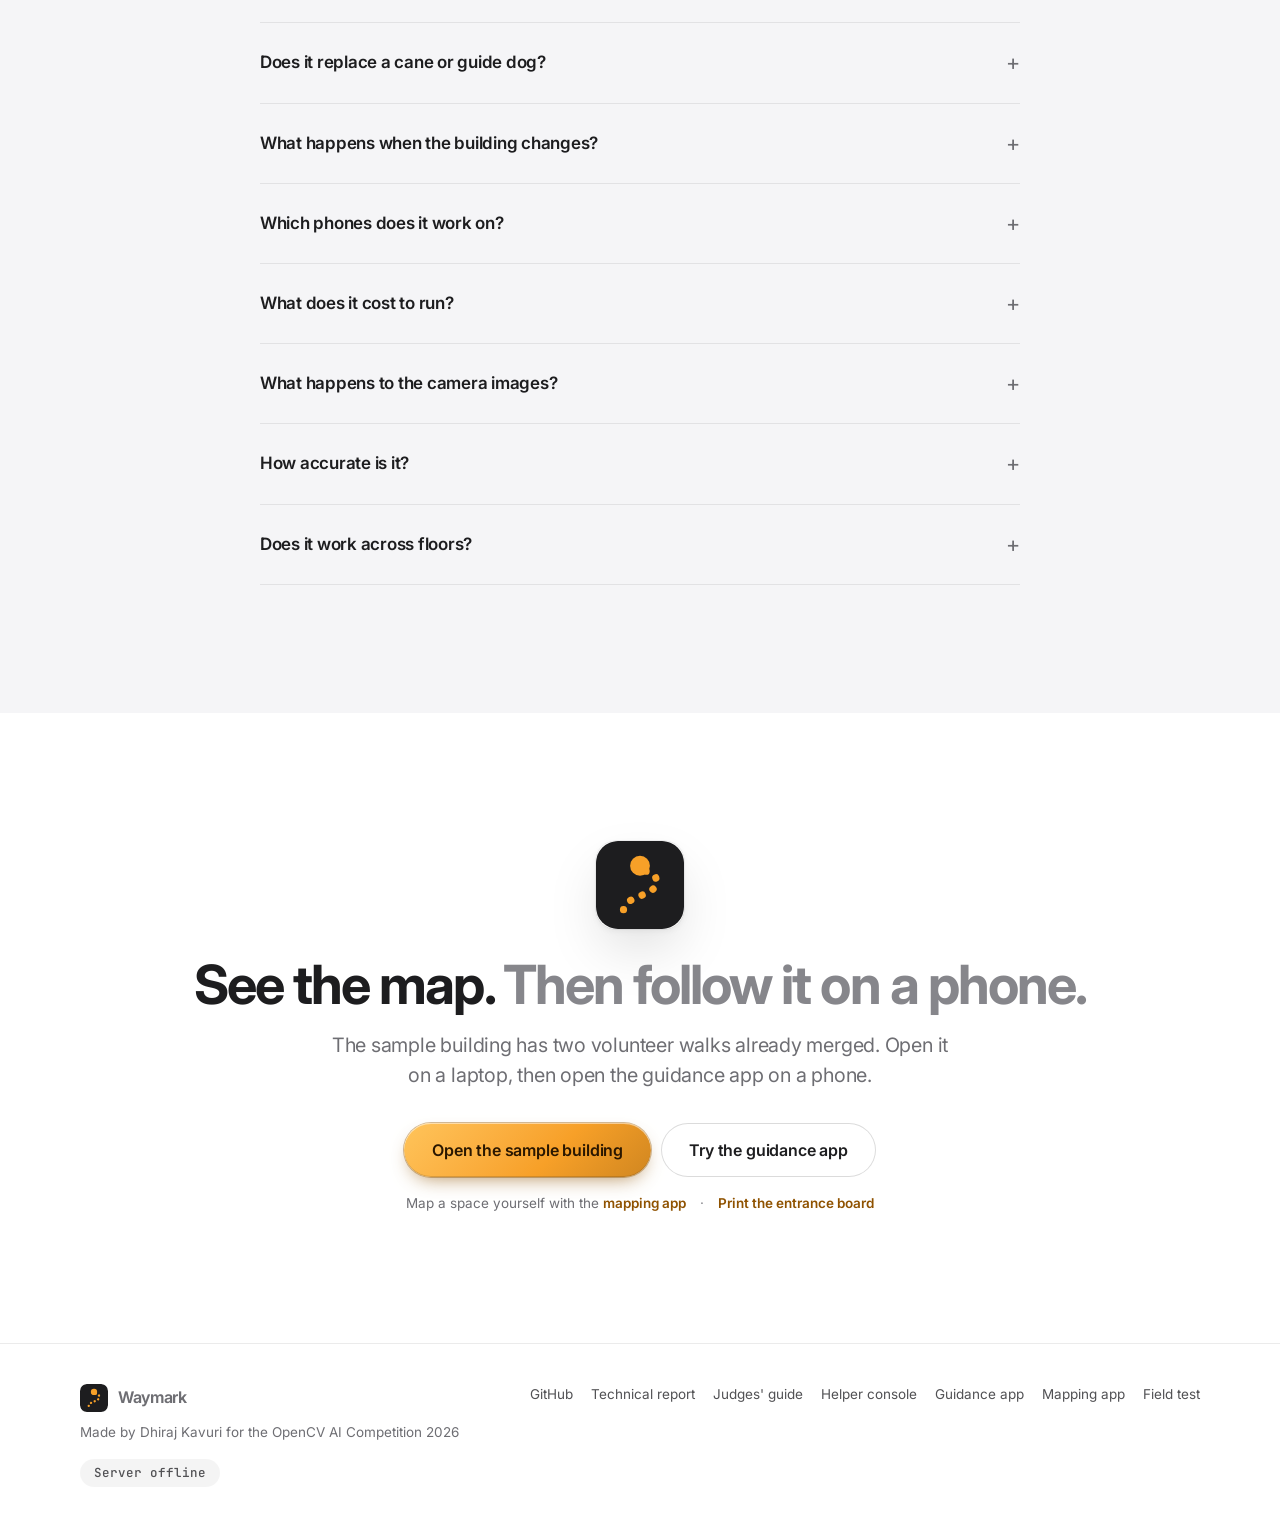
==== commit 052edc31: "Field test with blind and low-vision participants in progress" ====
--- a/web/index.html
+++ b/web/index.html
@@ -443,10 +443,10 @@
         <article class="span-6 placeholder-card reveal" style="min-height:0">
           <span class="ph-tag">
             <svg width="14" height="14" viewBox="0 0 24 24" fill="none" stroke="currentColor" stroke-width="2.2" stroke-linecap="round" stroke-linejoin="round" aria-hidden="true"><circle cx="12" cy="12" r="9"/><path d="M12 7v5l3 2"/></svg>
-            Real-phone test · today
+            Field test · in progress
           </span>
-          <h3 class="t-h3" style="font-size:clamp(22px,2.4vw,30px)">Real building, real phone: a no-glasses test, today.</h3>
-          <p style="max-width:680px">The numbers above come from replayed benchmark video. Today the developer, who is highly short-sighted, mapped a real floor and then followed Waymark with his glasses off, with a spotter beside him. Arrivals and every agent decision from that run are added here when it finishes. A study with blind and low-vision participants comes next.</p>
+          <h3 class="t-h3" style="font-size:clamp(22px,2.4vw,30px)">Tests with blind and low-vision visitors: results added today.</h3>
+          <p style="max-width:680px">Blind and low-vision participants are walking real routes with a sighted spotter beside them and their own cane or dog. Arrival, checkpoint error and every agent decision are still being measured, so there are no numbers here yet. The numbers above come from replayed benchmark video.</p>
           <div id="results-body" aria-live="polite" aria-busy="true"><p class="results-note">Checking the latest evaluation run…</p></div>
         </article>
       </div>
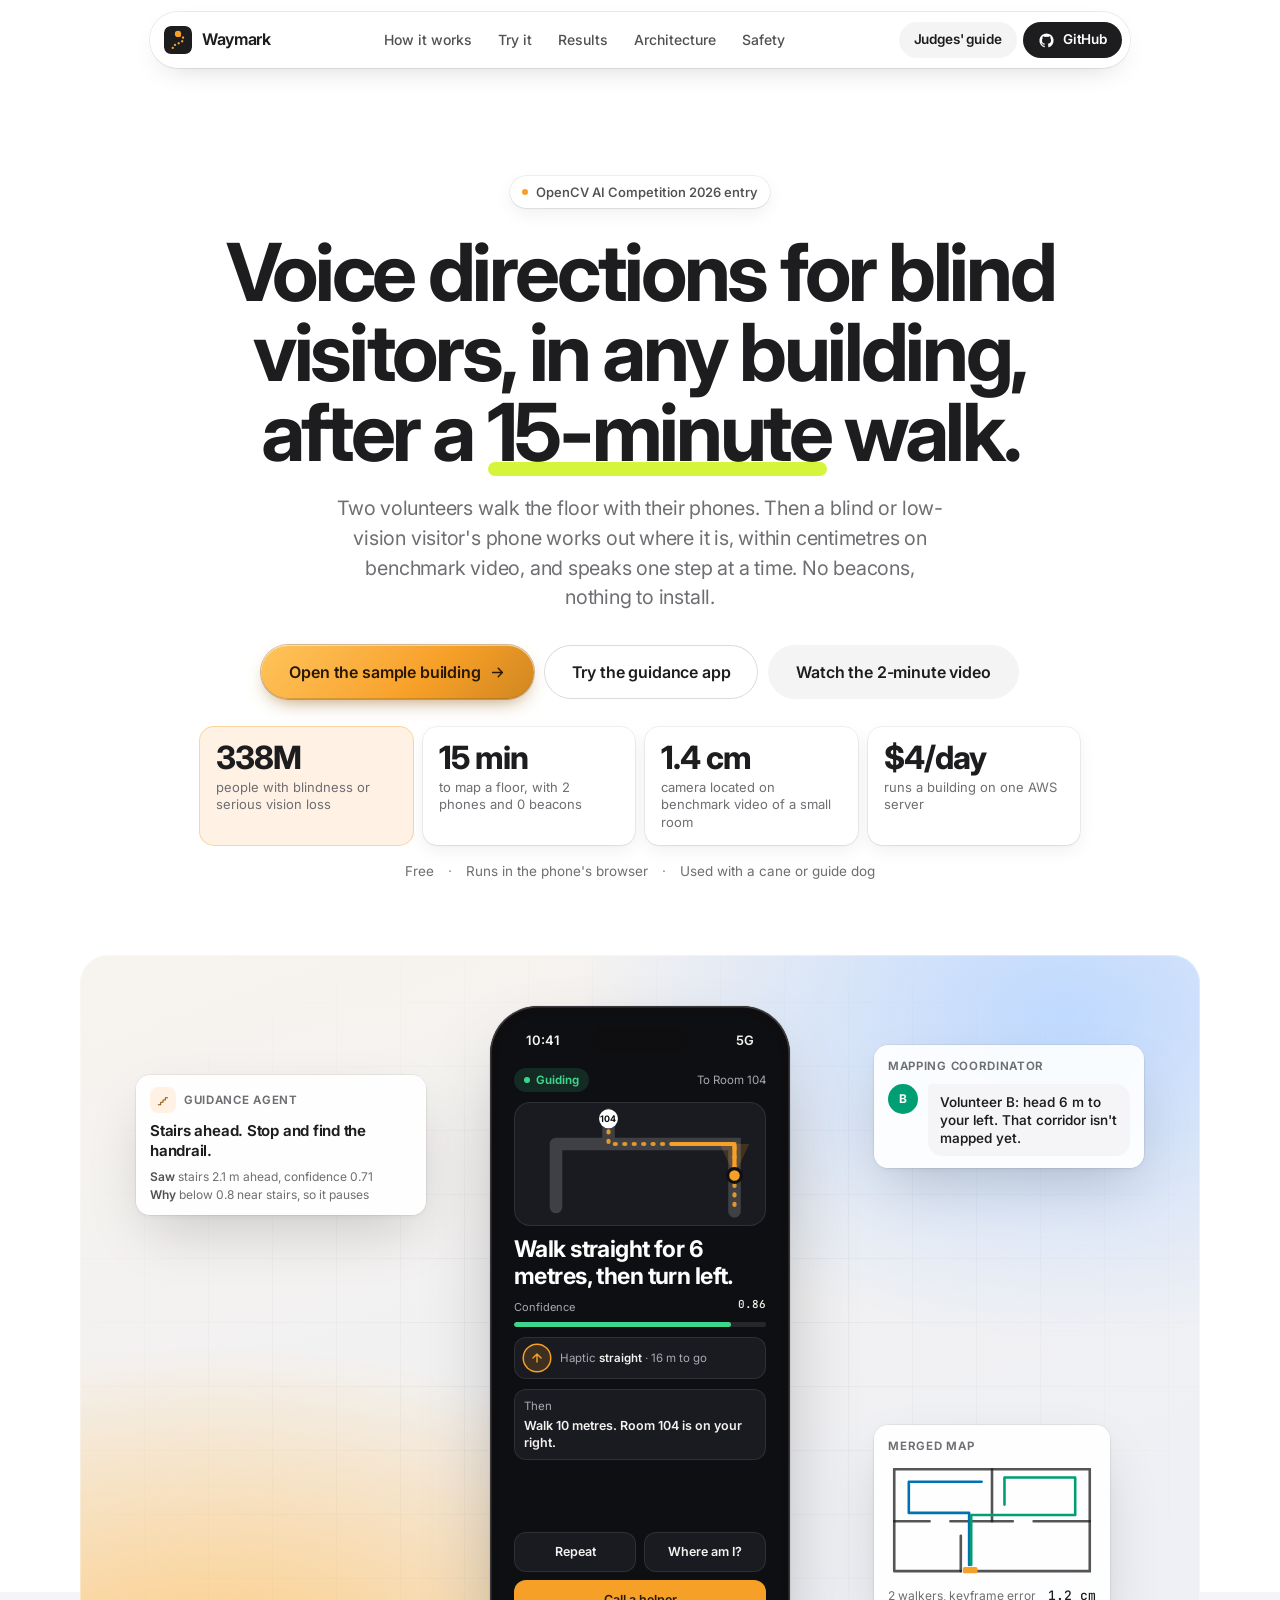
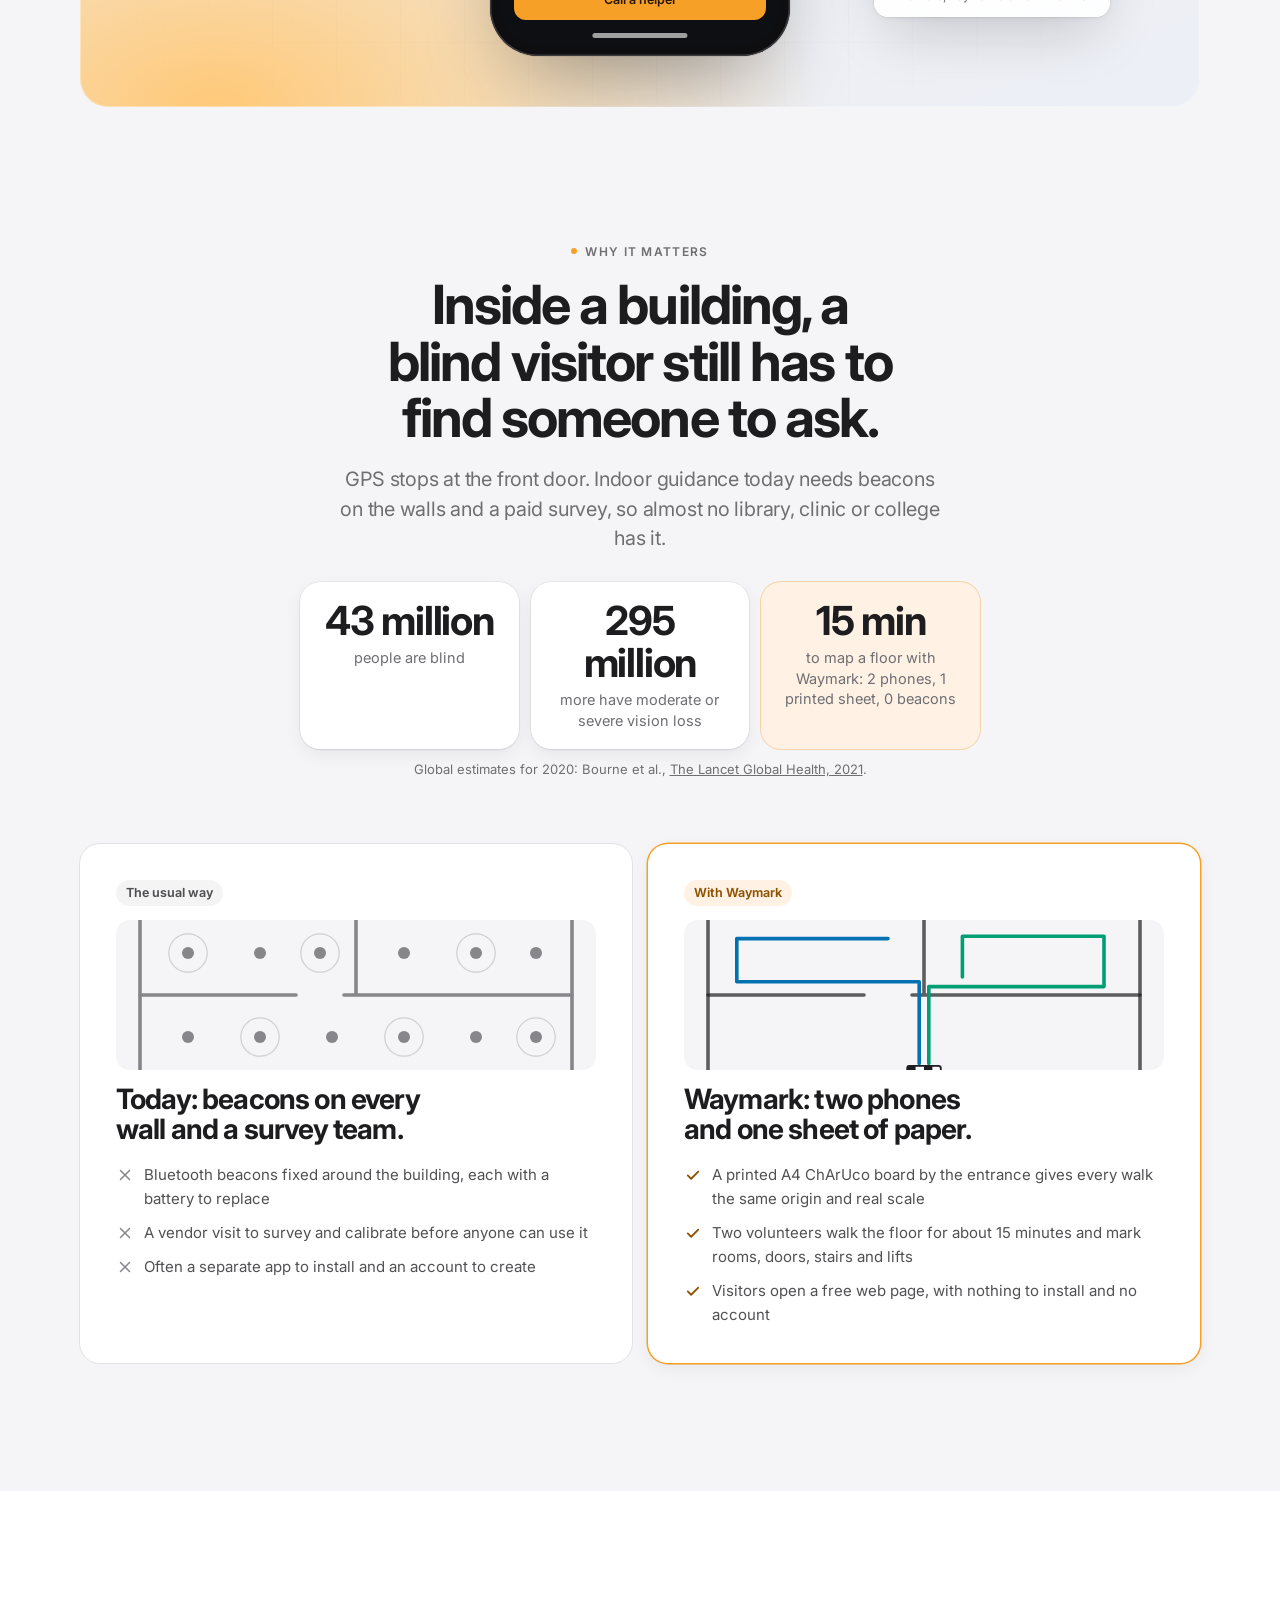
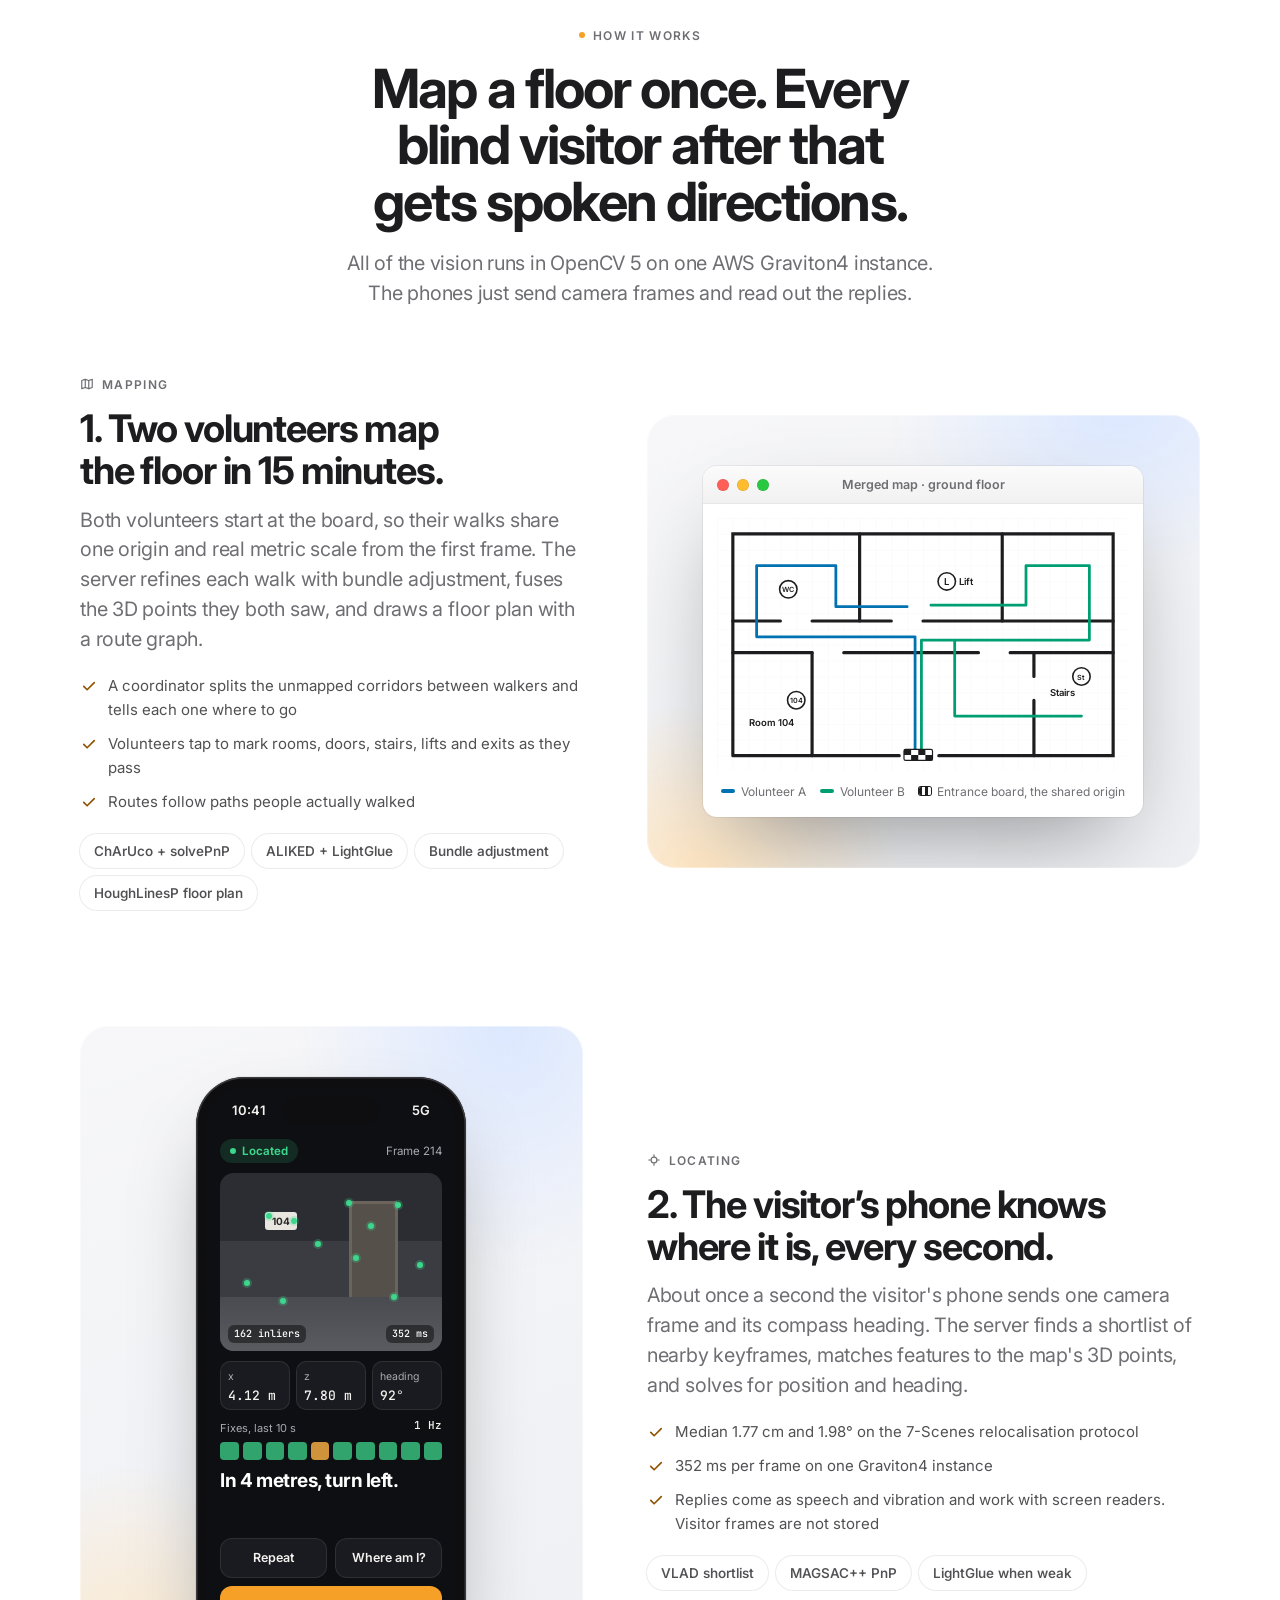
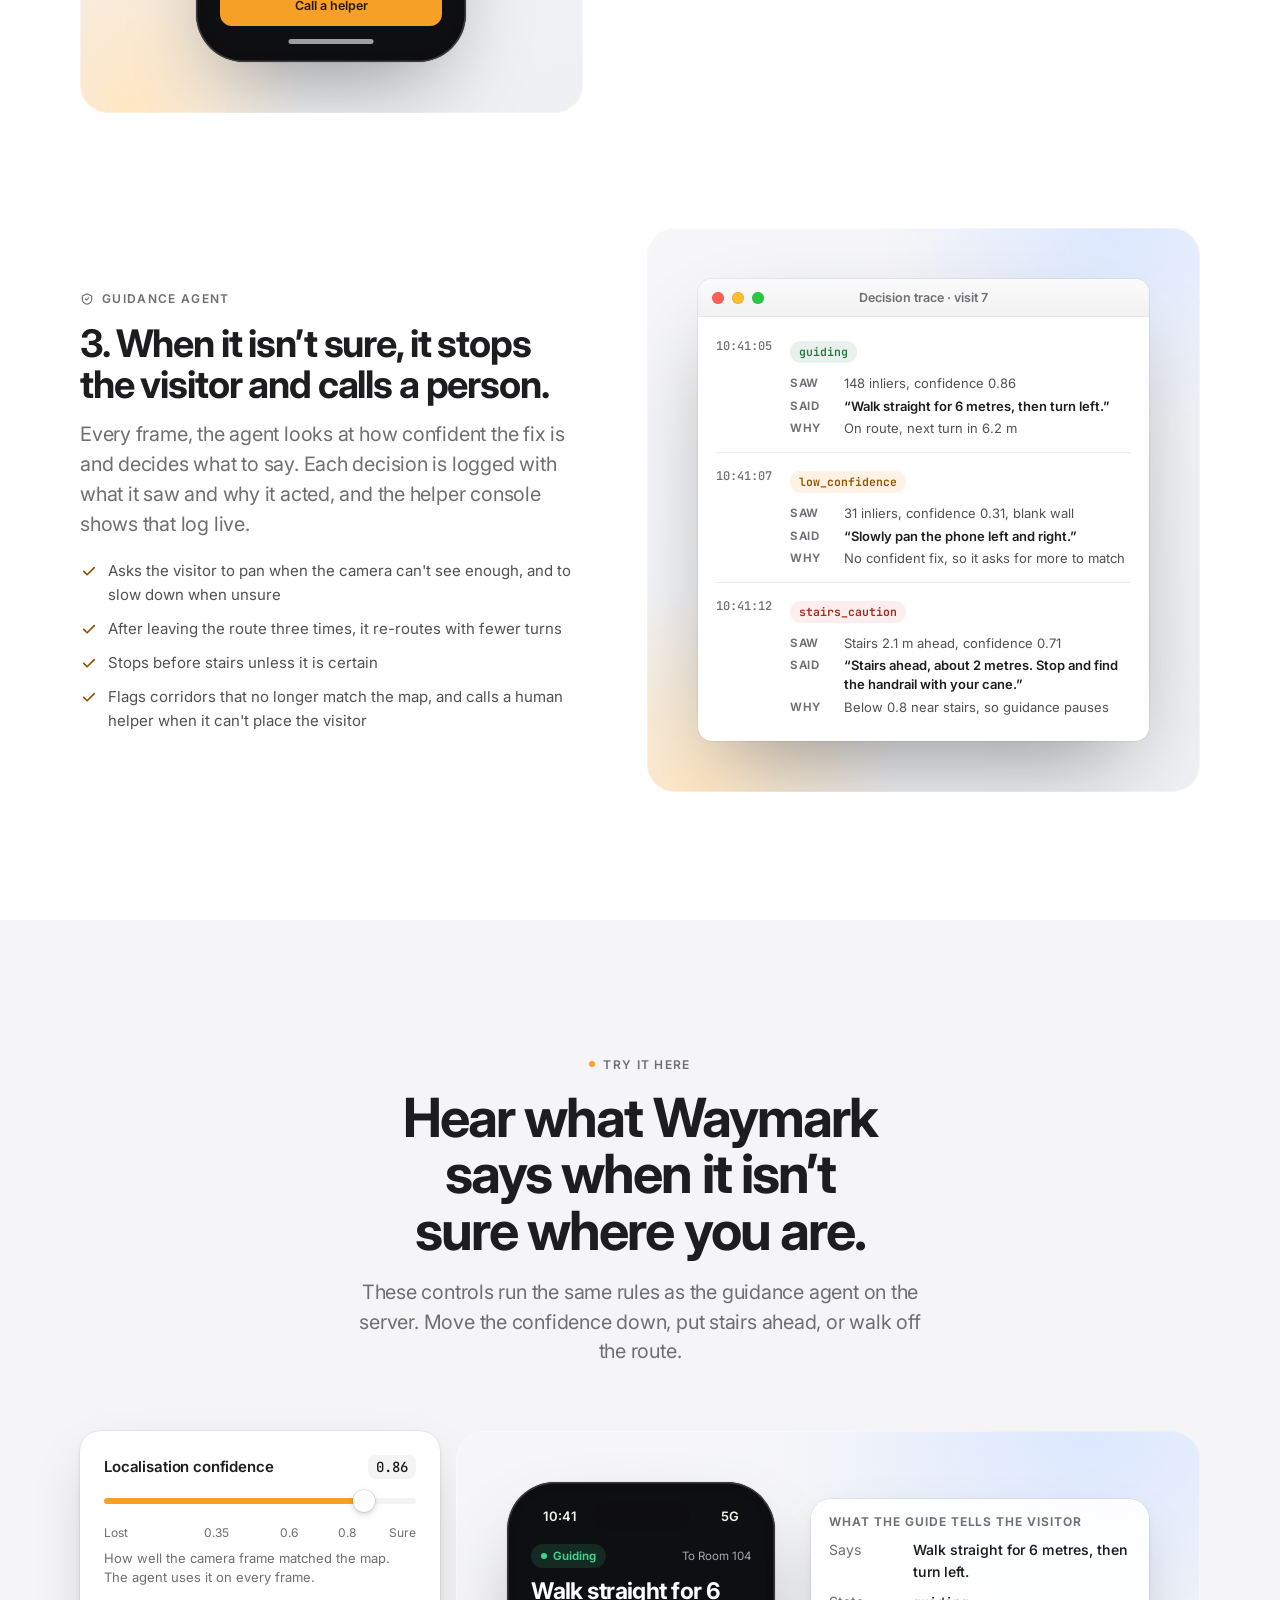
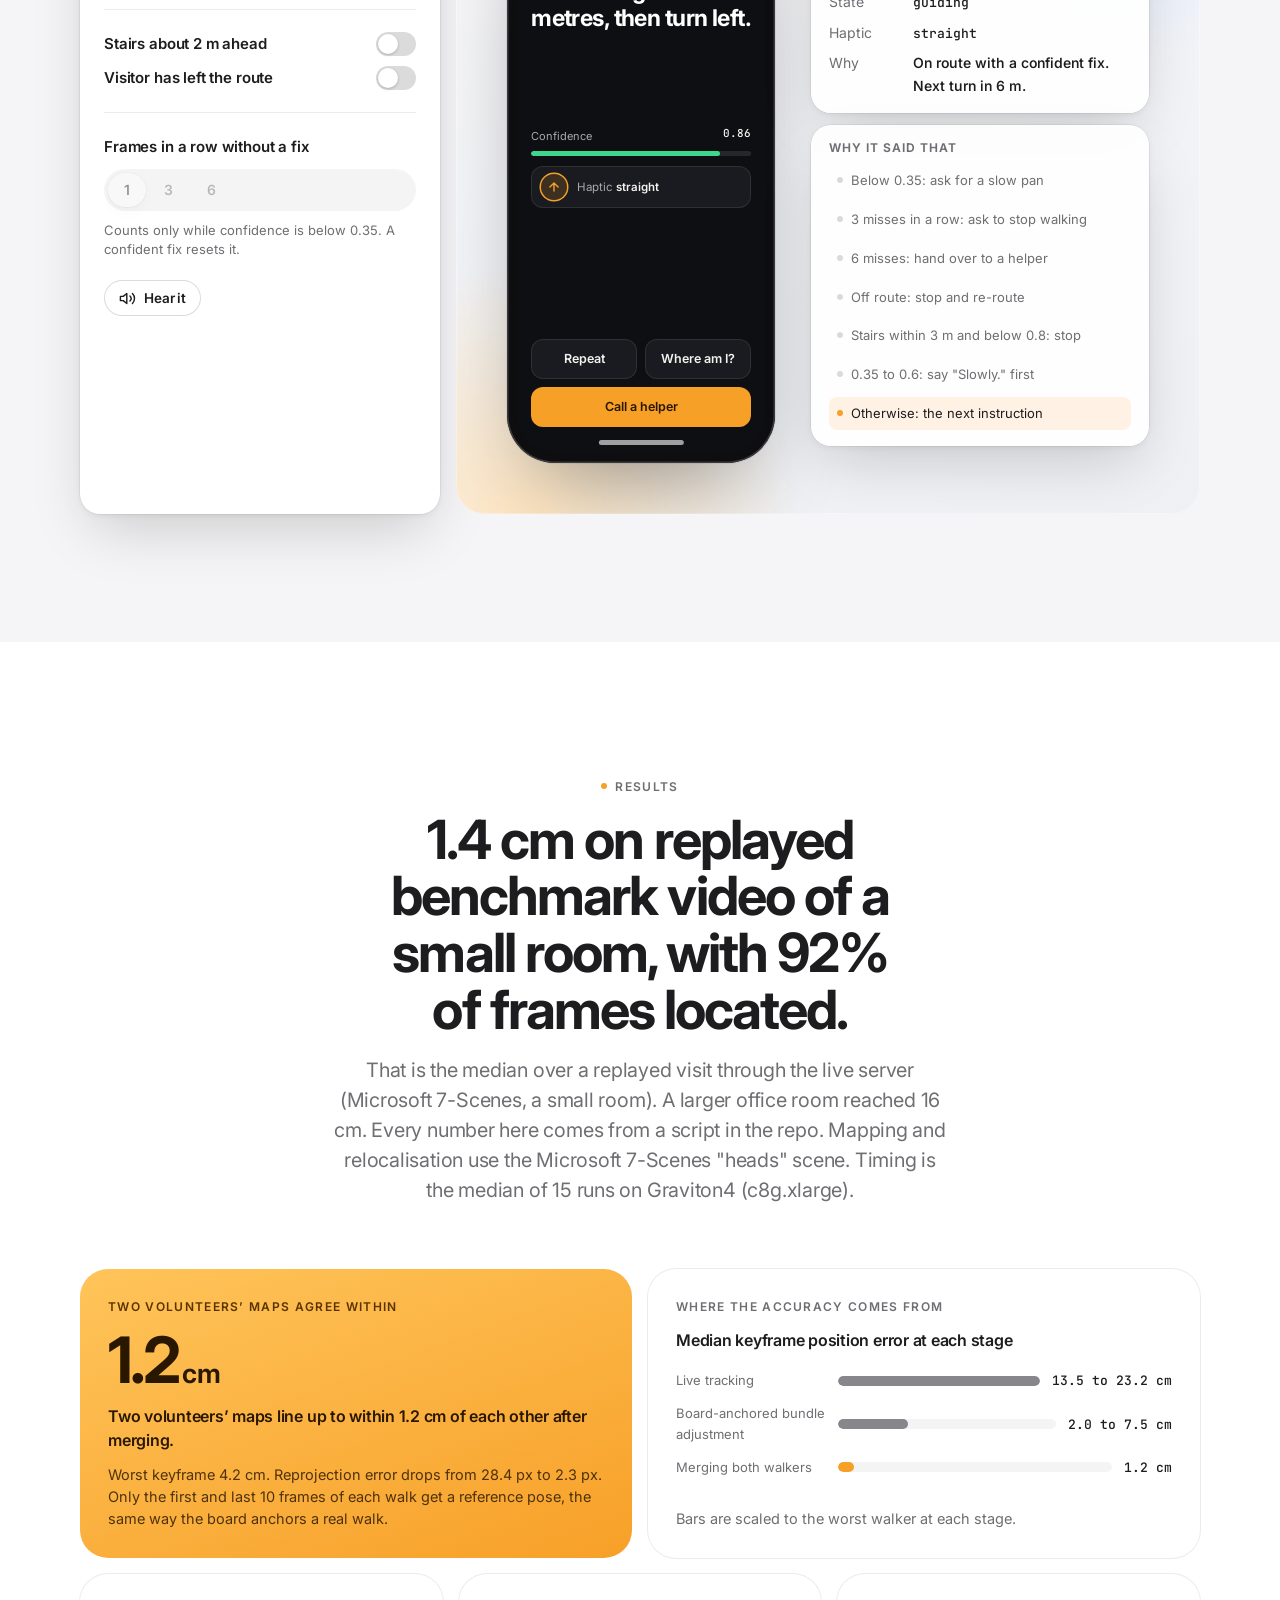
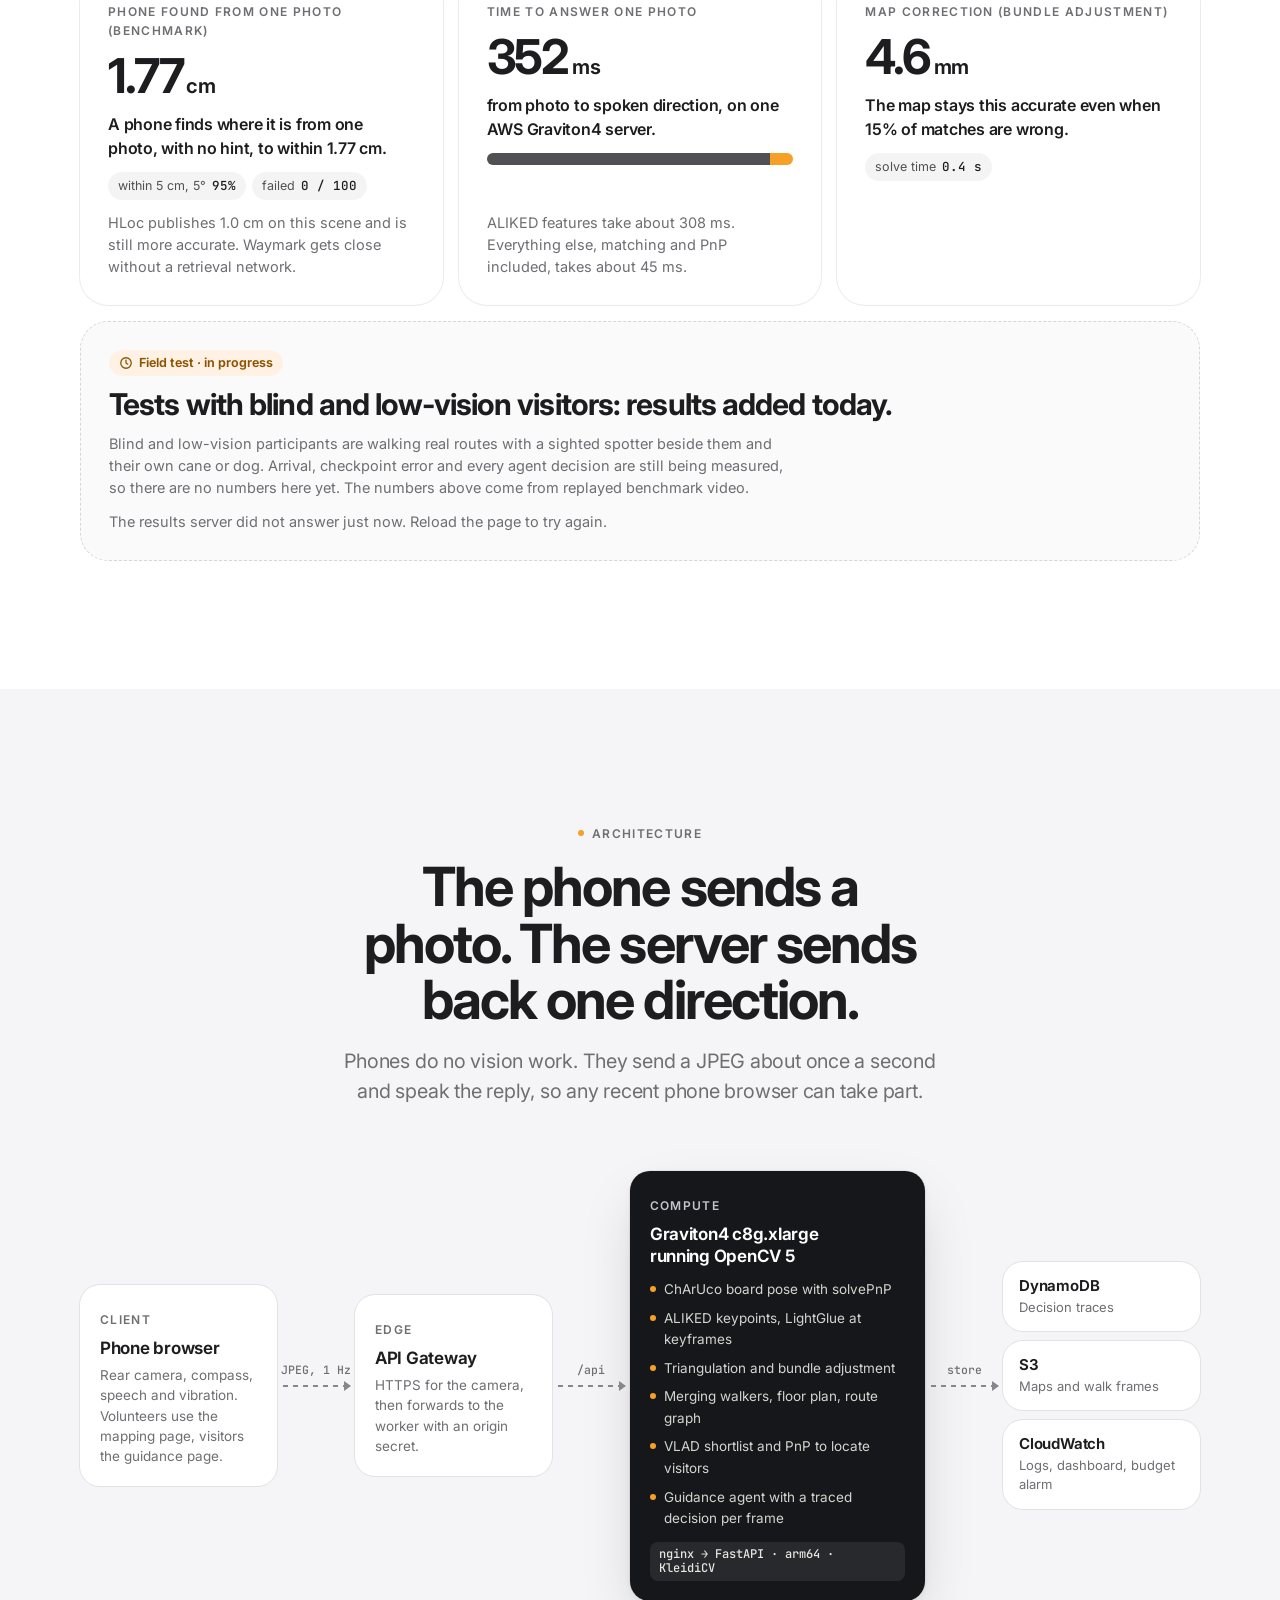
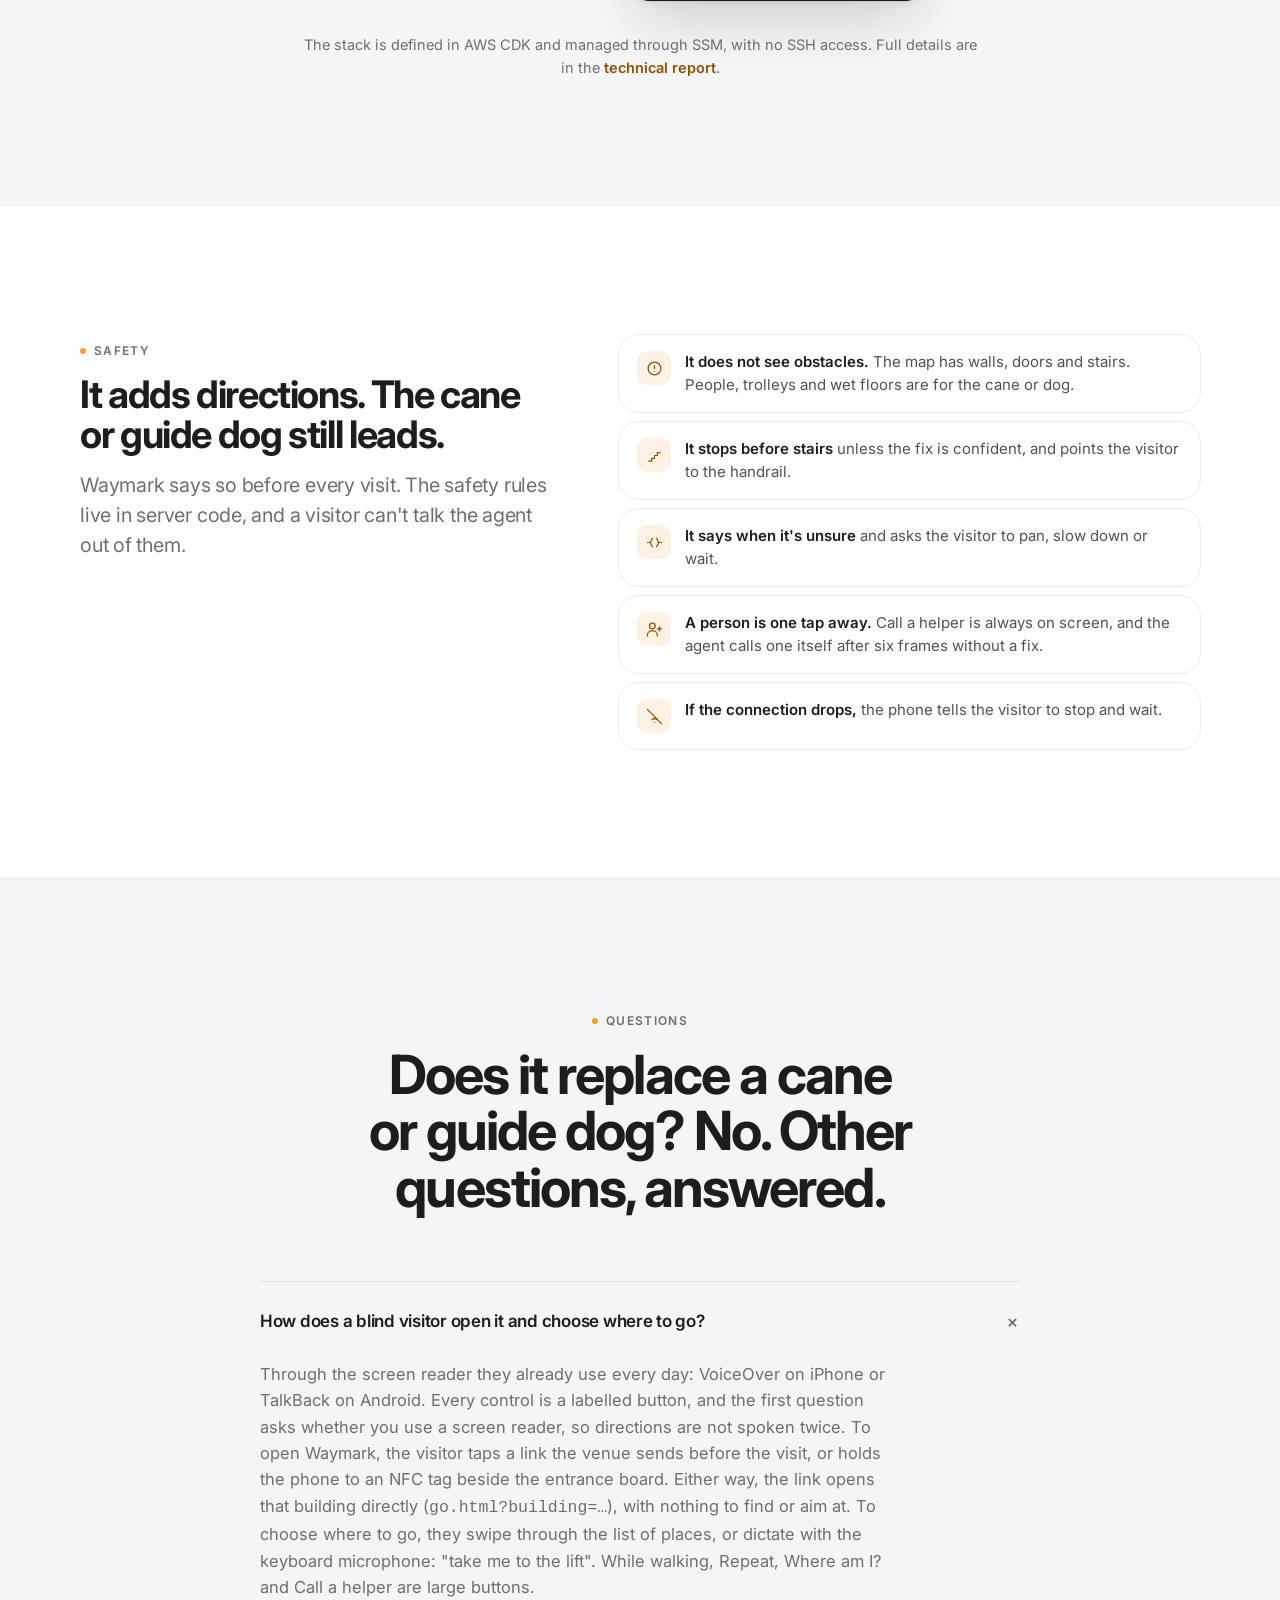
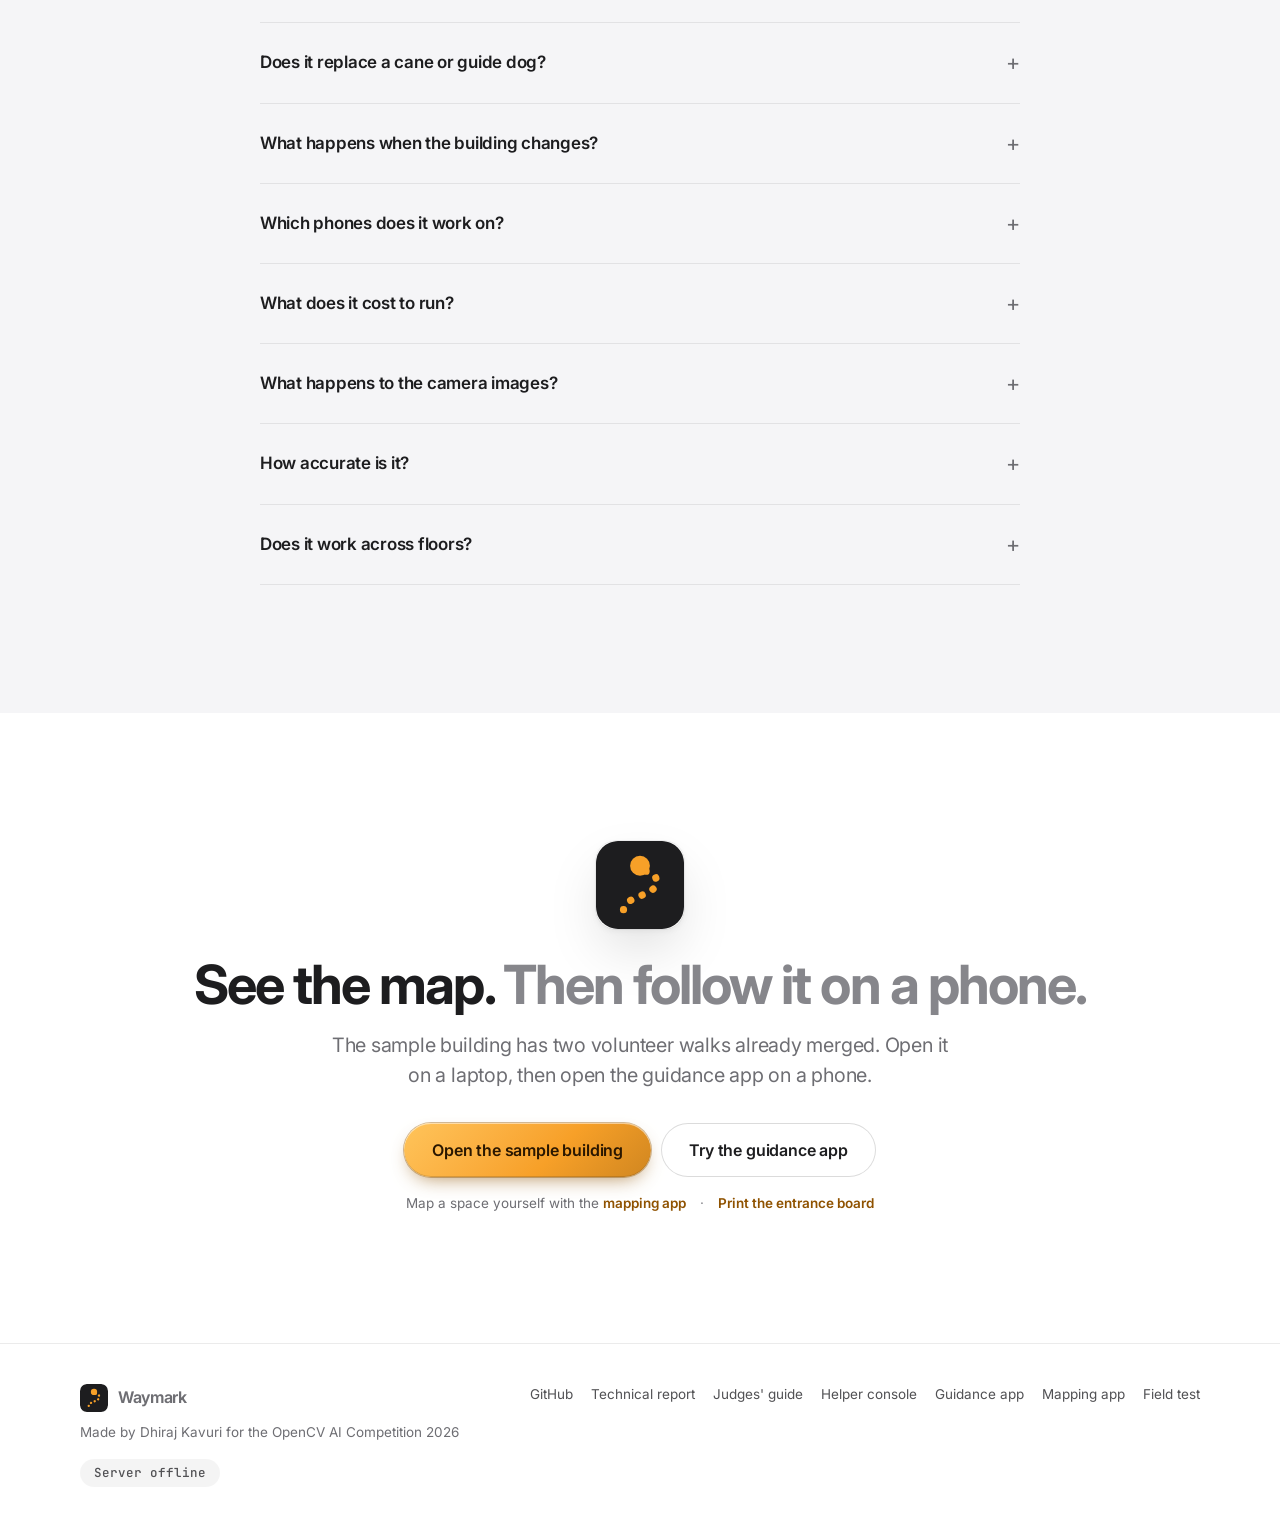
==== commit 01370837: "Link the demo video" ====
--- a/web/index.html
+++ b/web/index.html
@@ -52,6 +52,7 @@
           <svg viewBox="0 0 24 24" fill="none" stroke="currentColor" stroke-width="2" stroke-linecap="round" stroke-linejoin="round" aria-hidden="true"><path d="M5 12h14M13 6l6 6-6 6"/></svg>
         </a>
         <a class="btn btn-outline btn-lg" href="/go.html">Try the guidance app</a>
+        <a class="btn btn-ghost btn-lg" href="https://youtu.be/w2s9TBhtiiI">Watch the 2-minute video</a>
       </div>
       <div class="heroproof" role="list" aria-label="Key numbers">
         <div role="listitem"><b>338M</b><span>people with blindness or serious vision loss</span></div>
